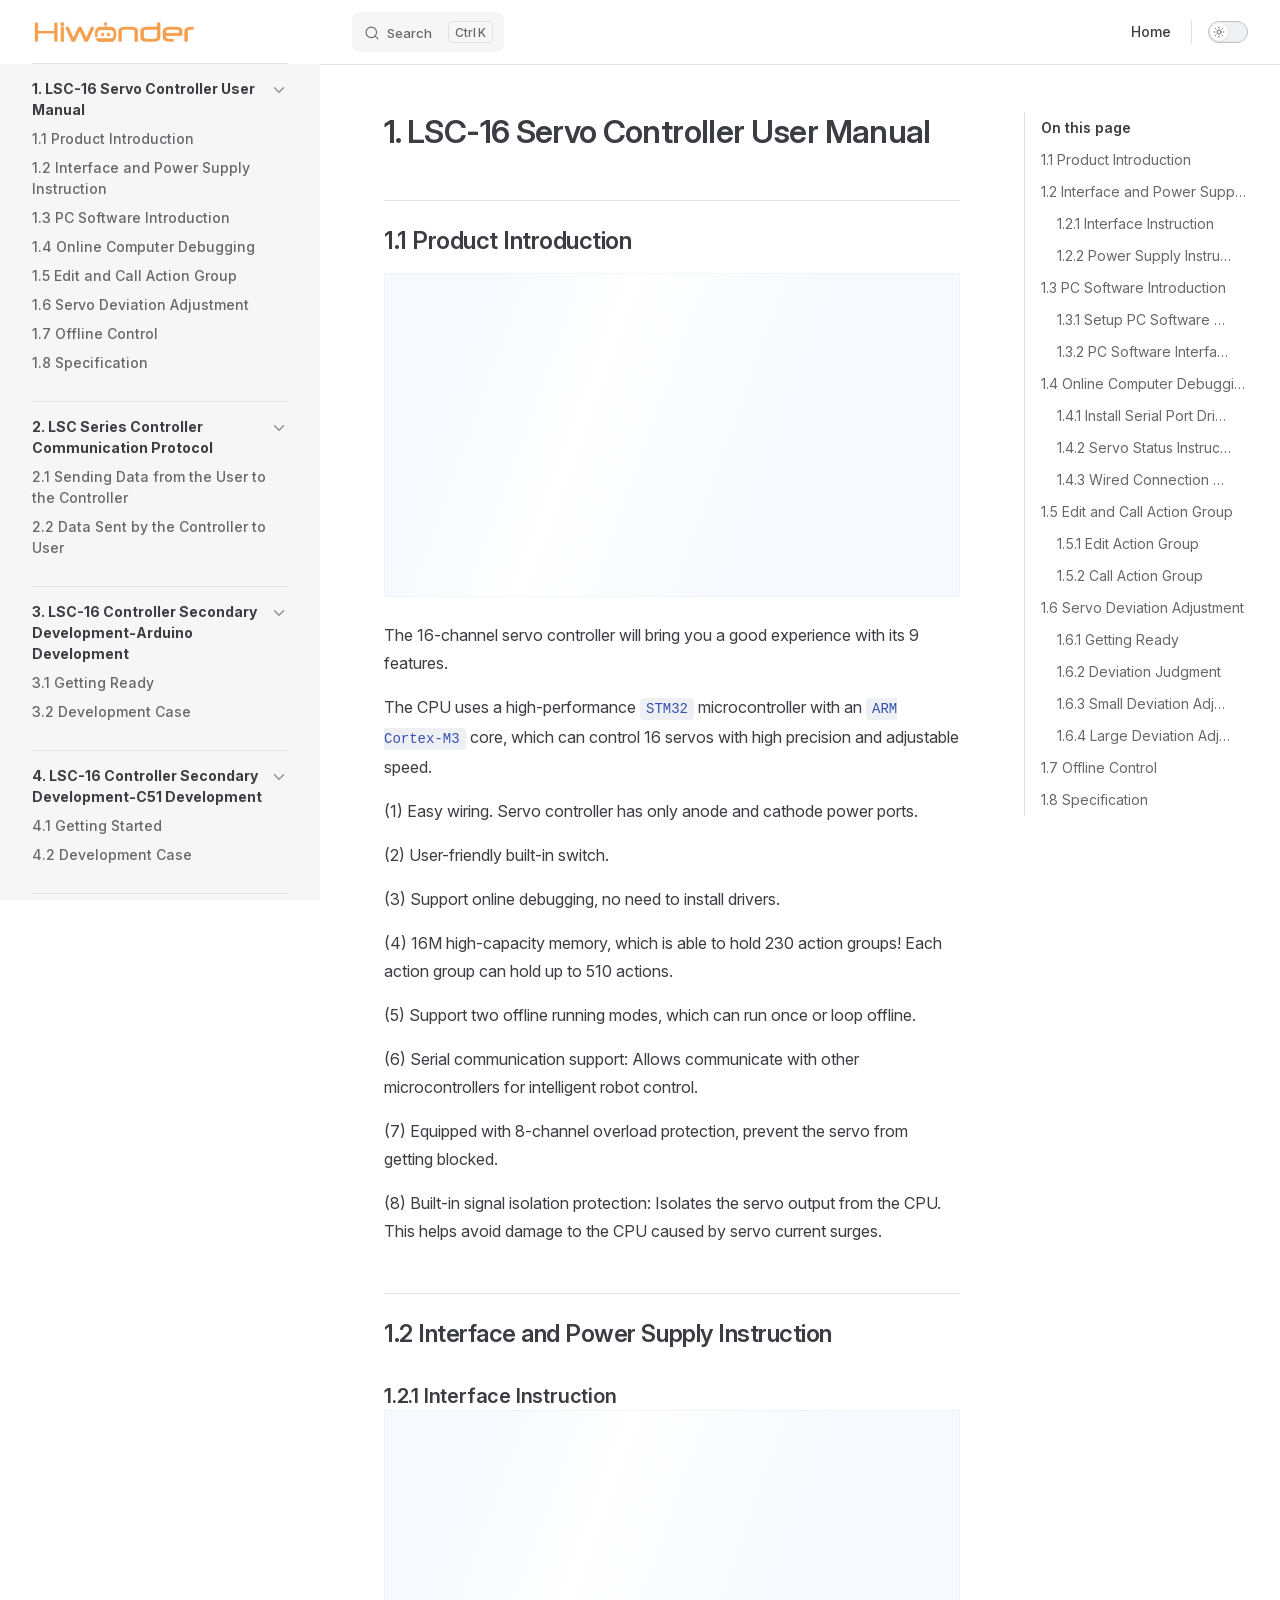
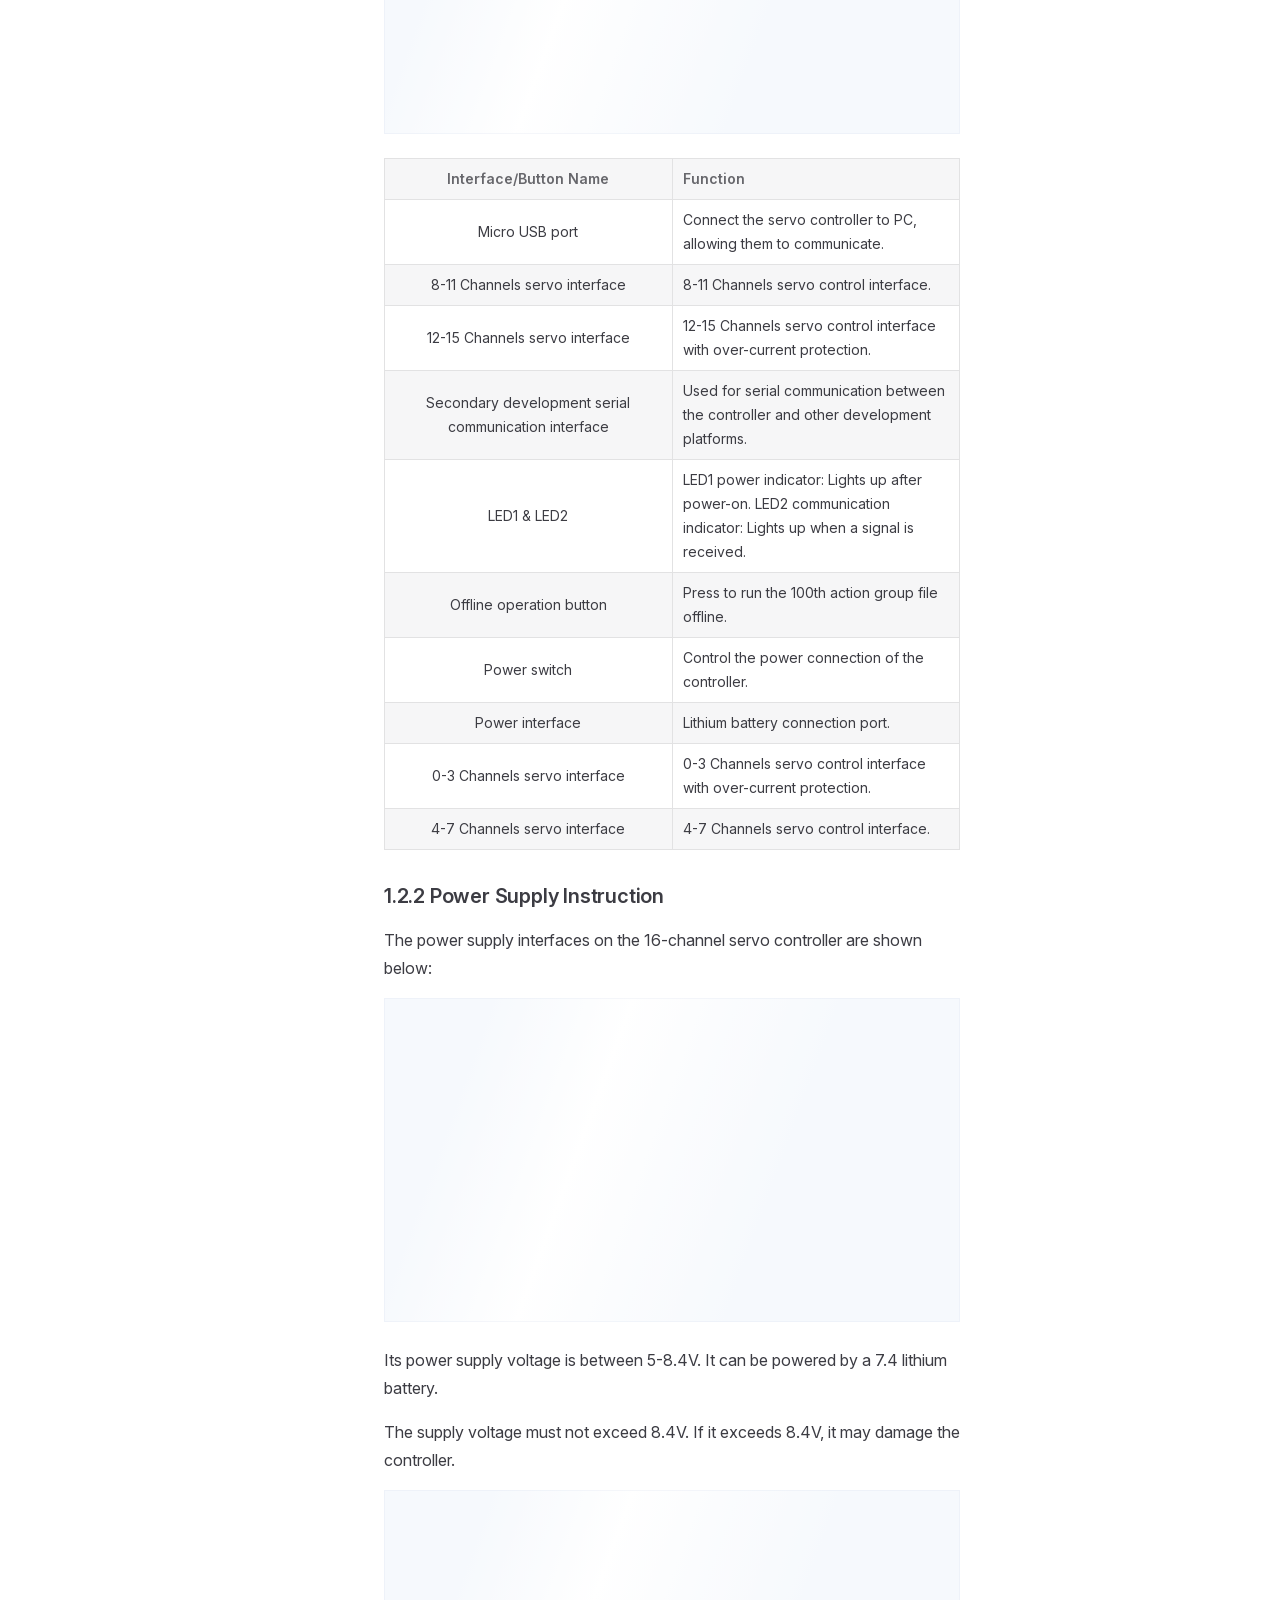
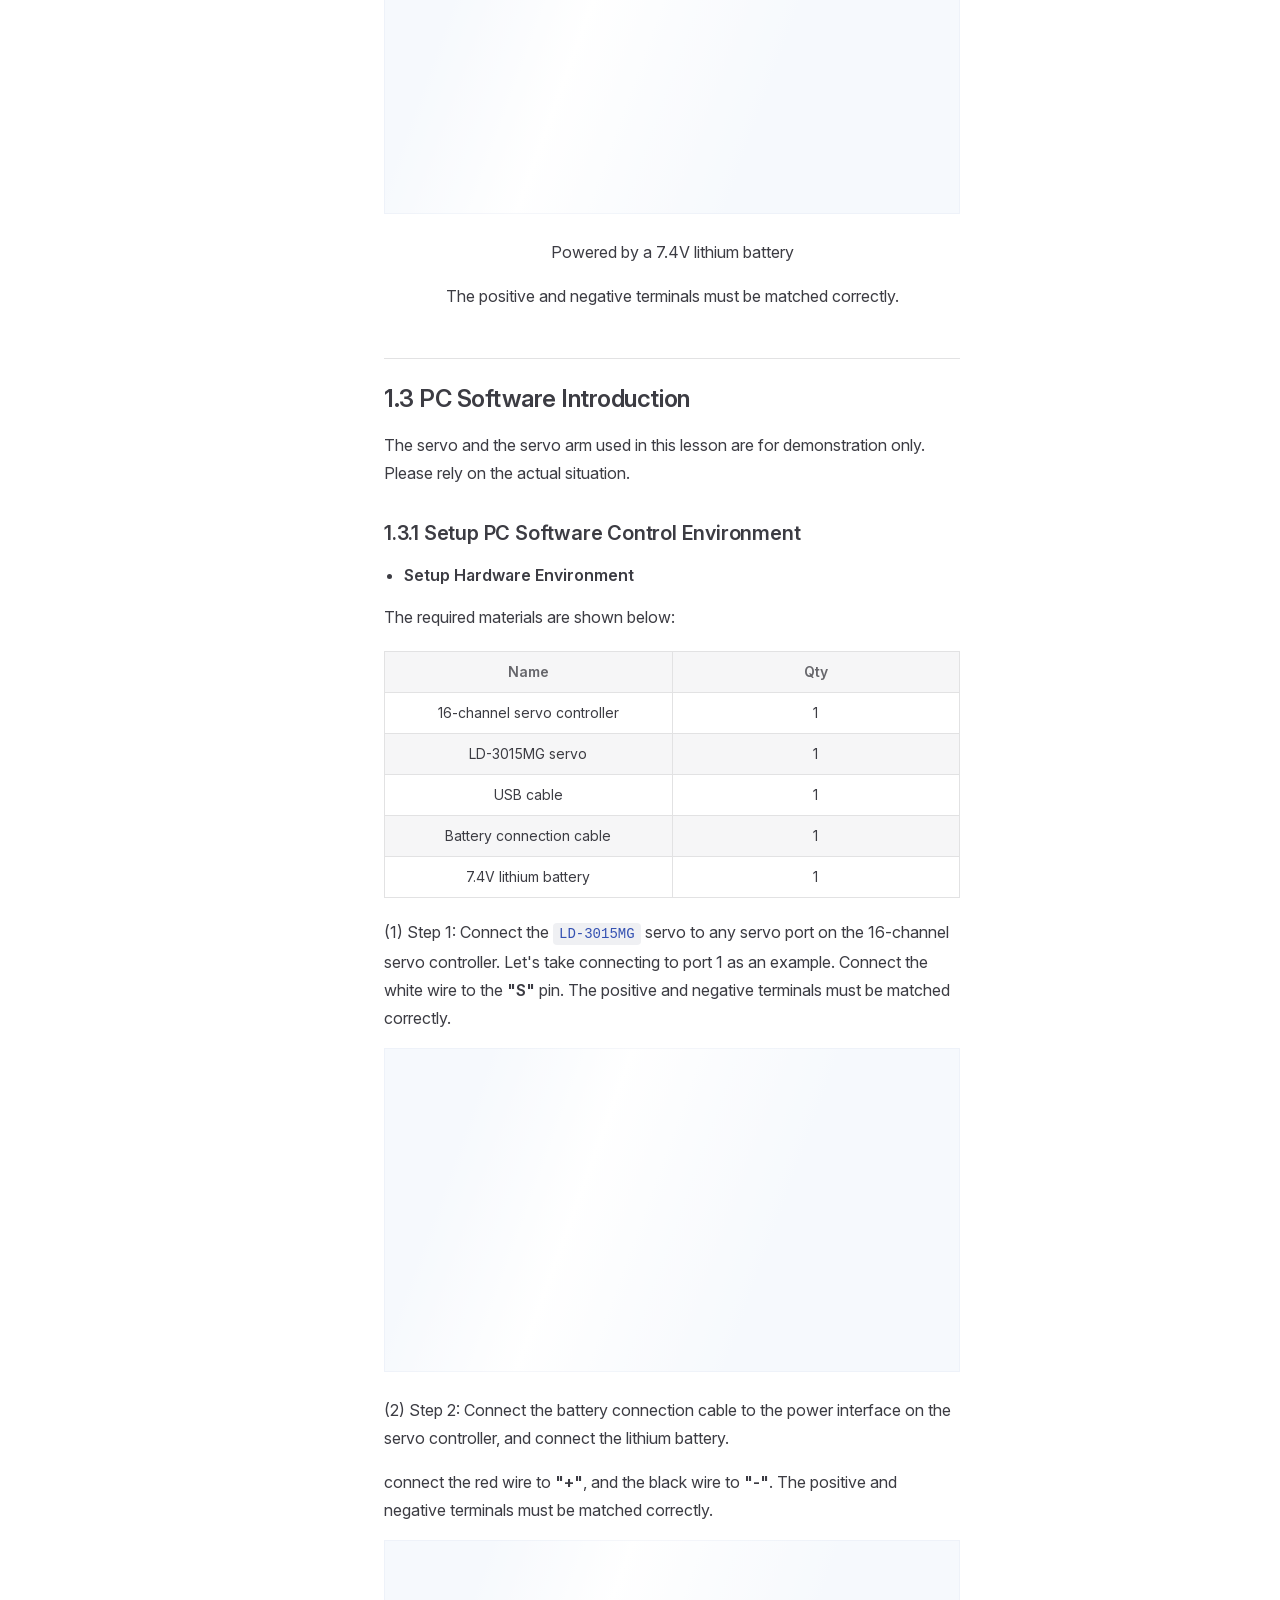
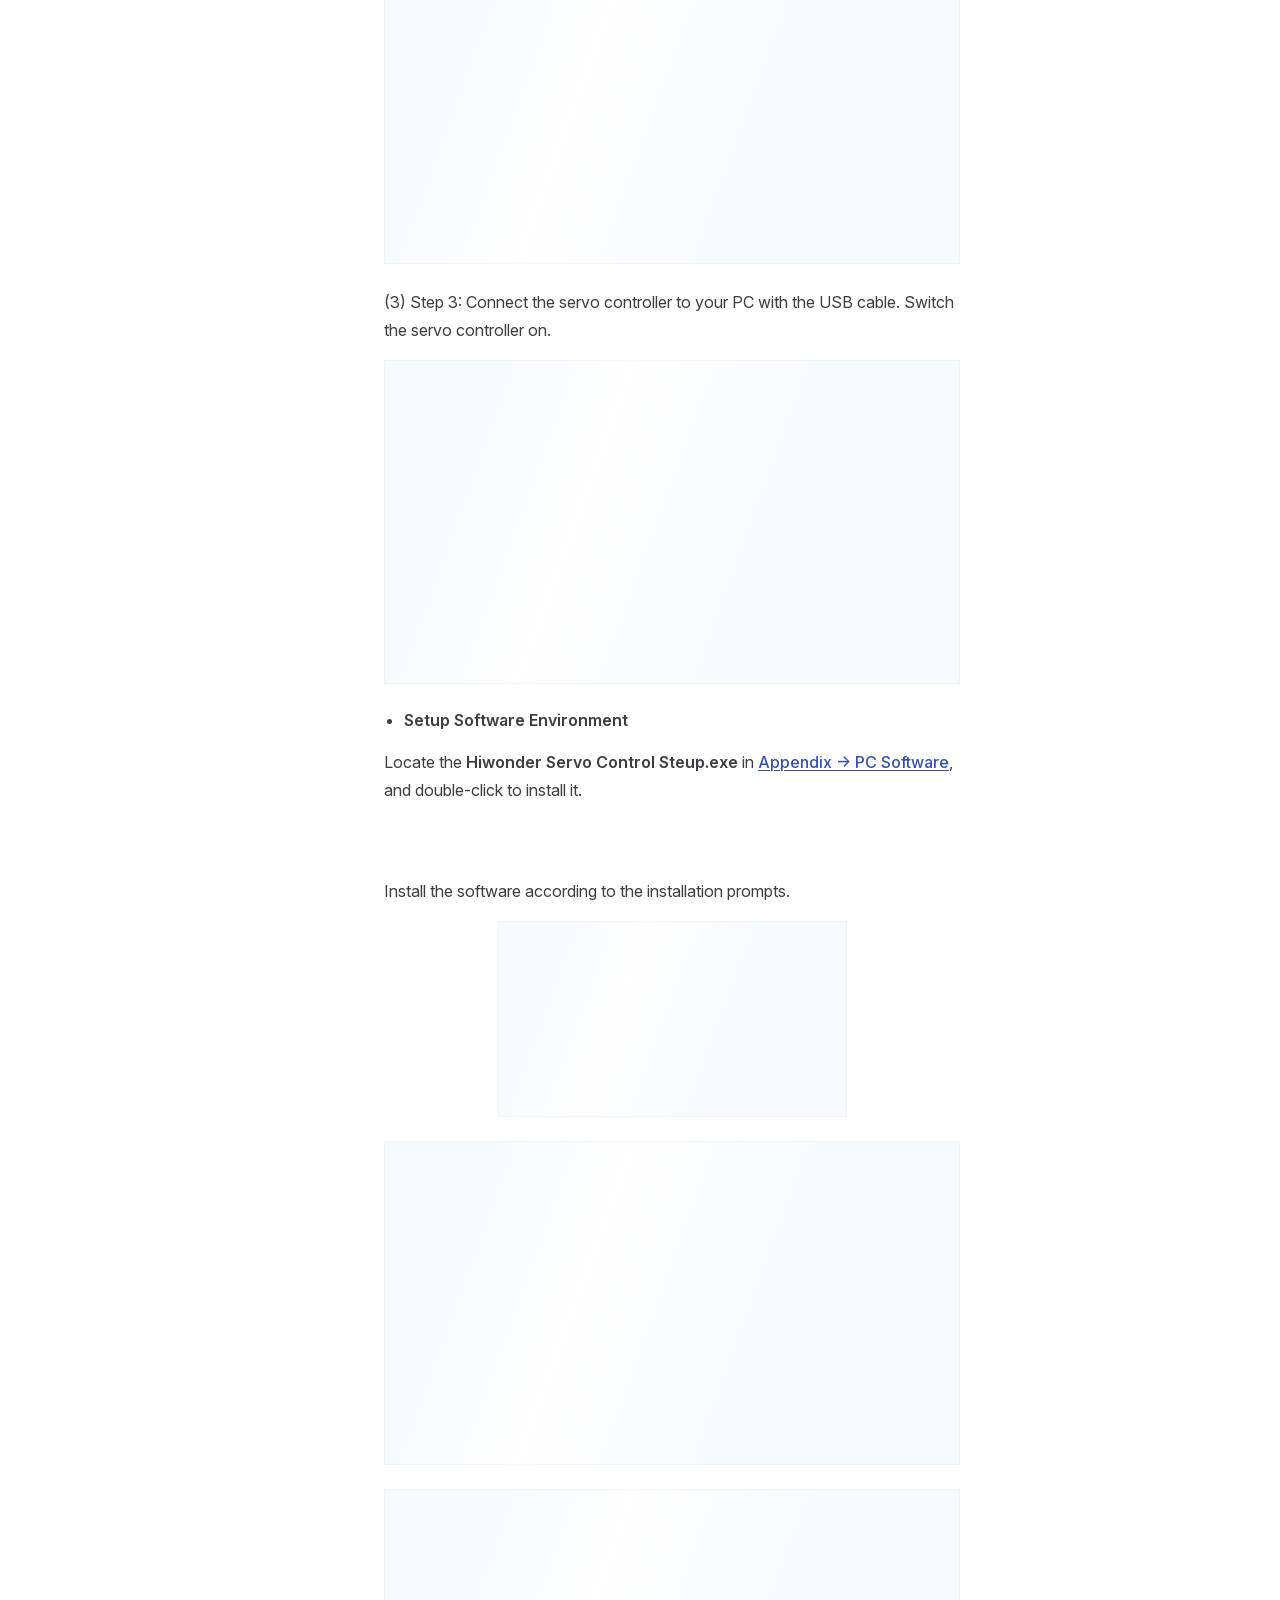
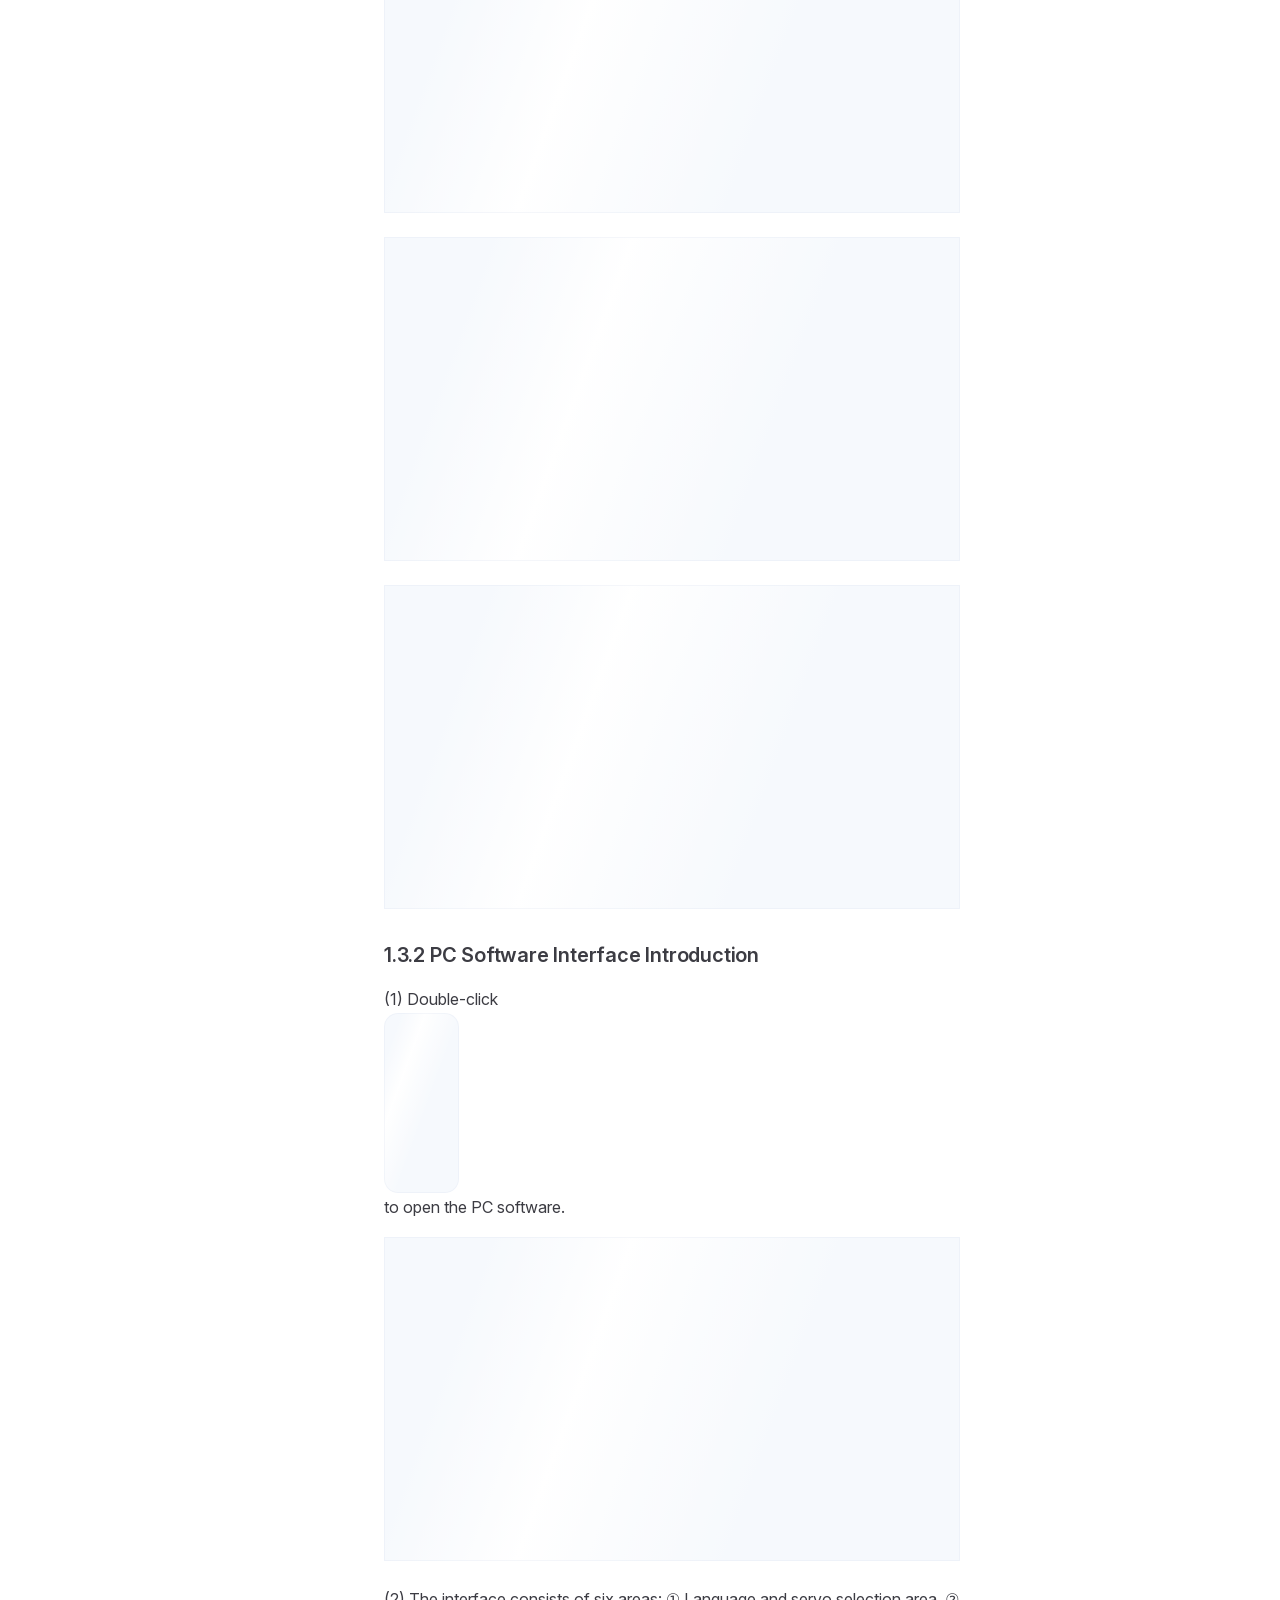
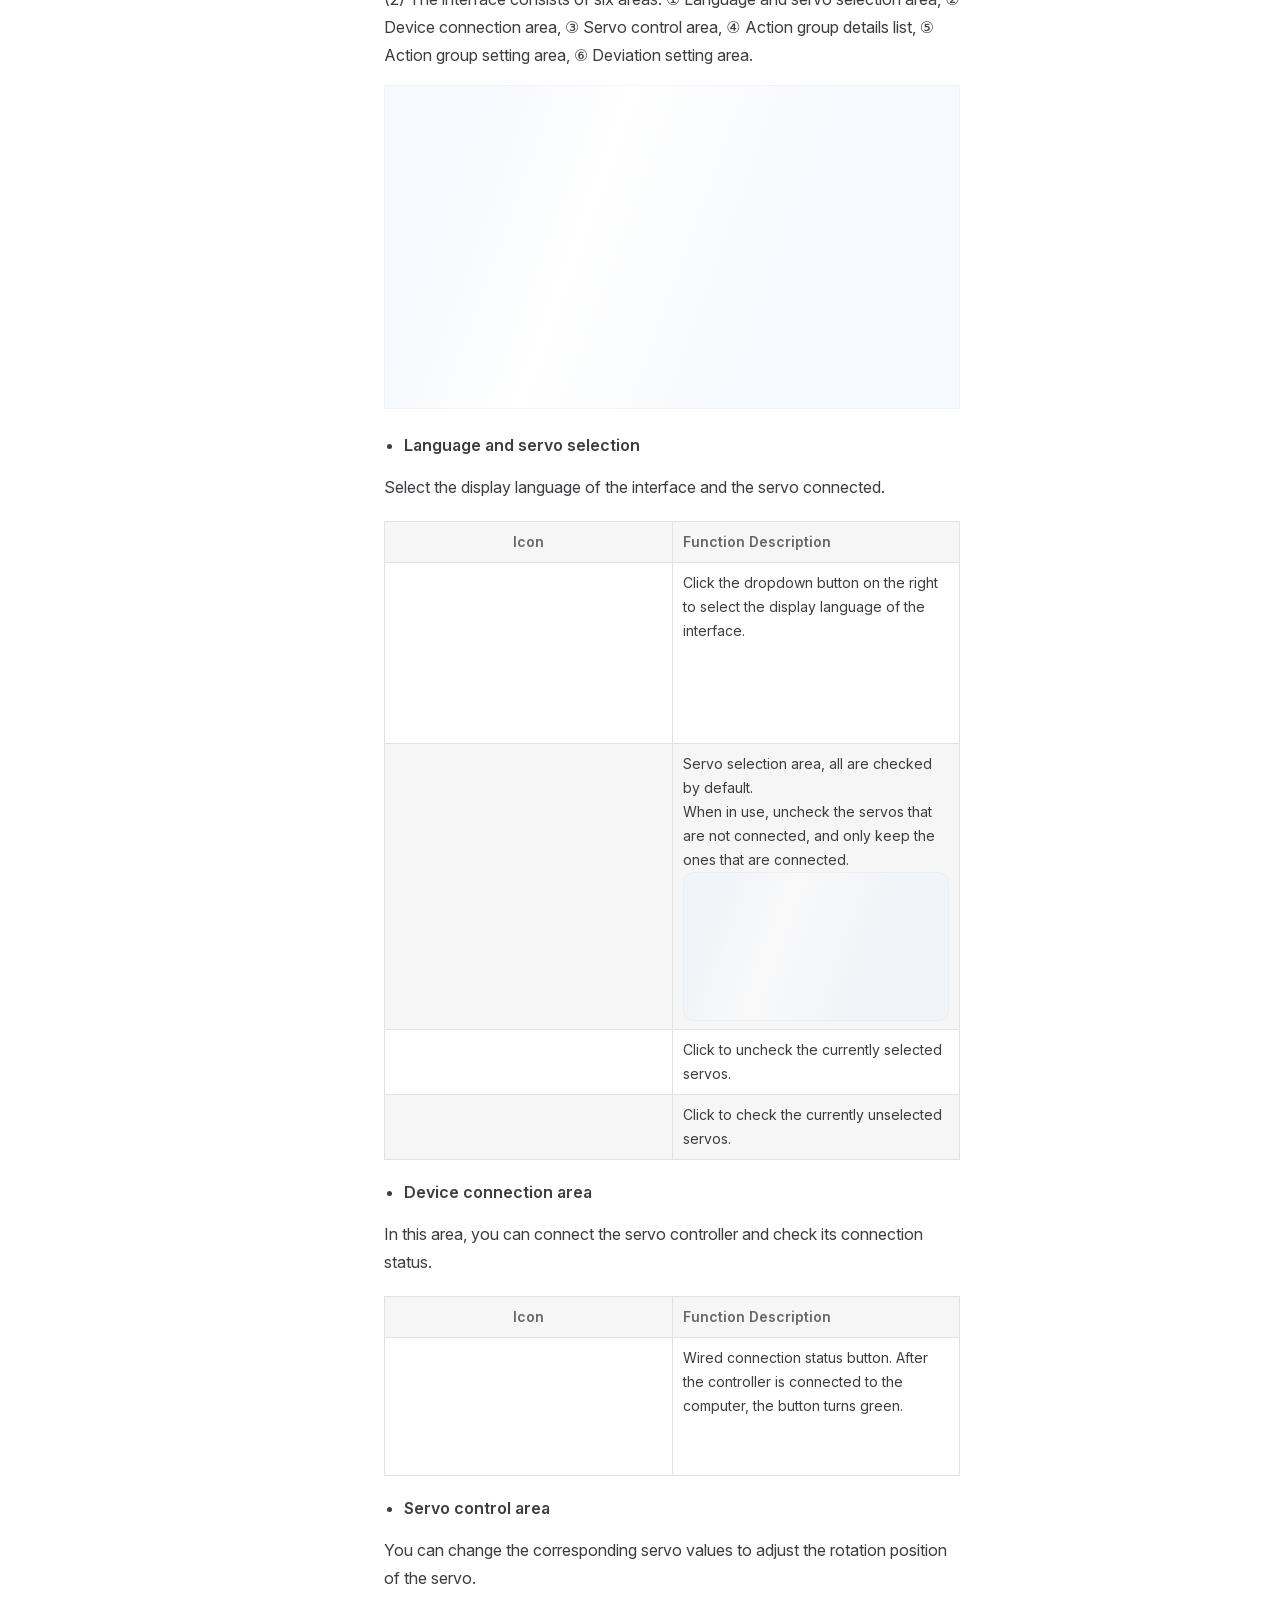
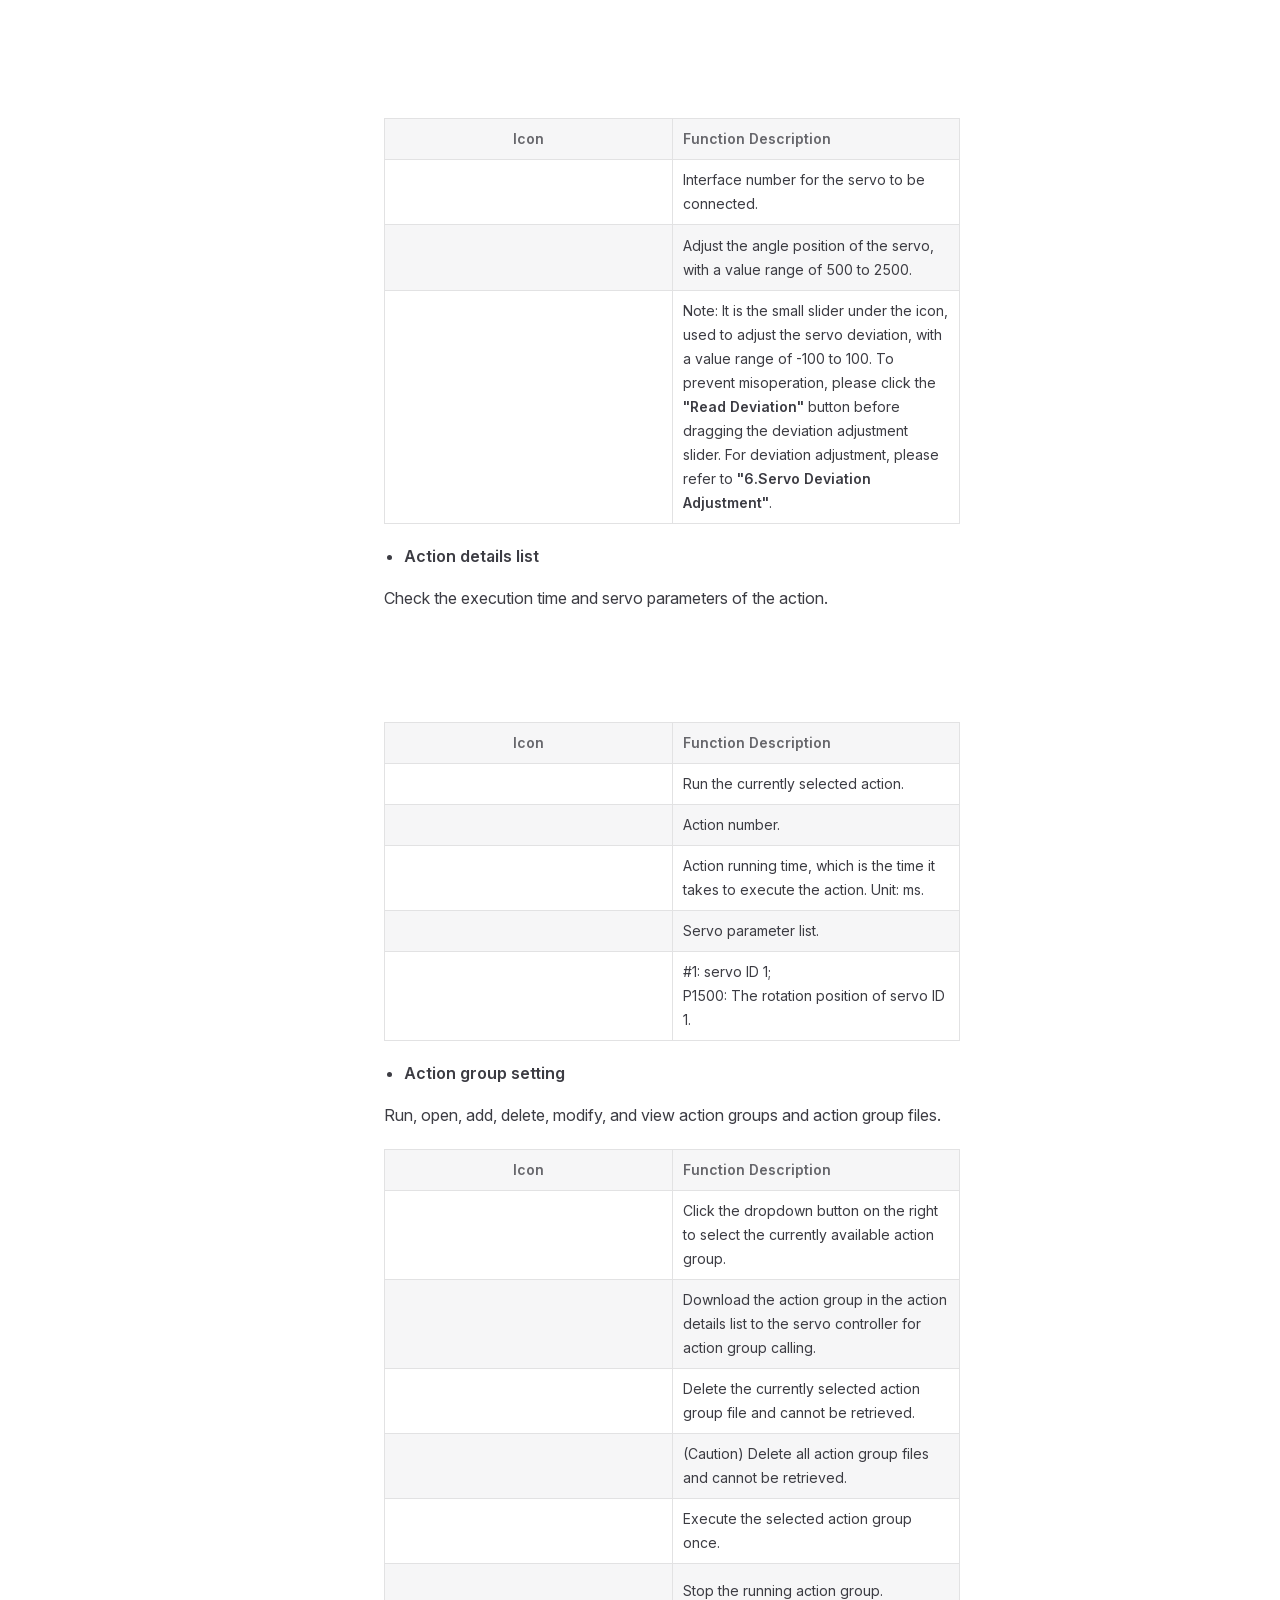
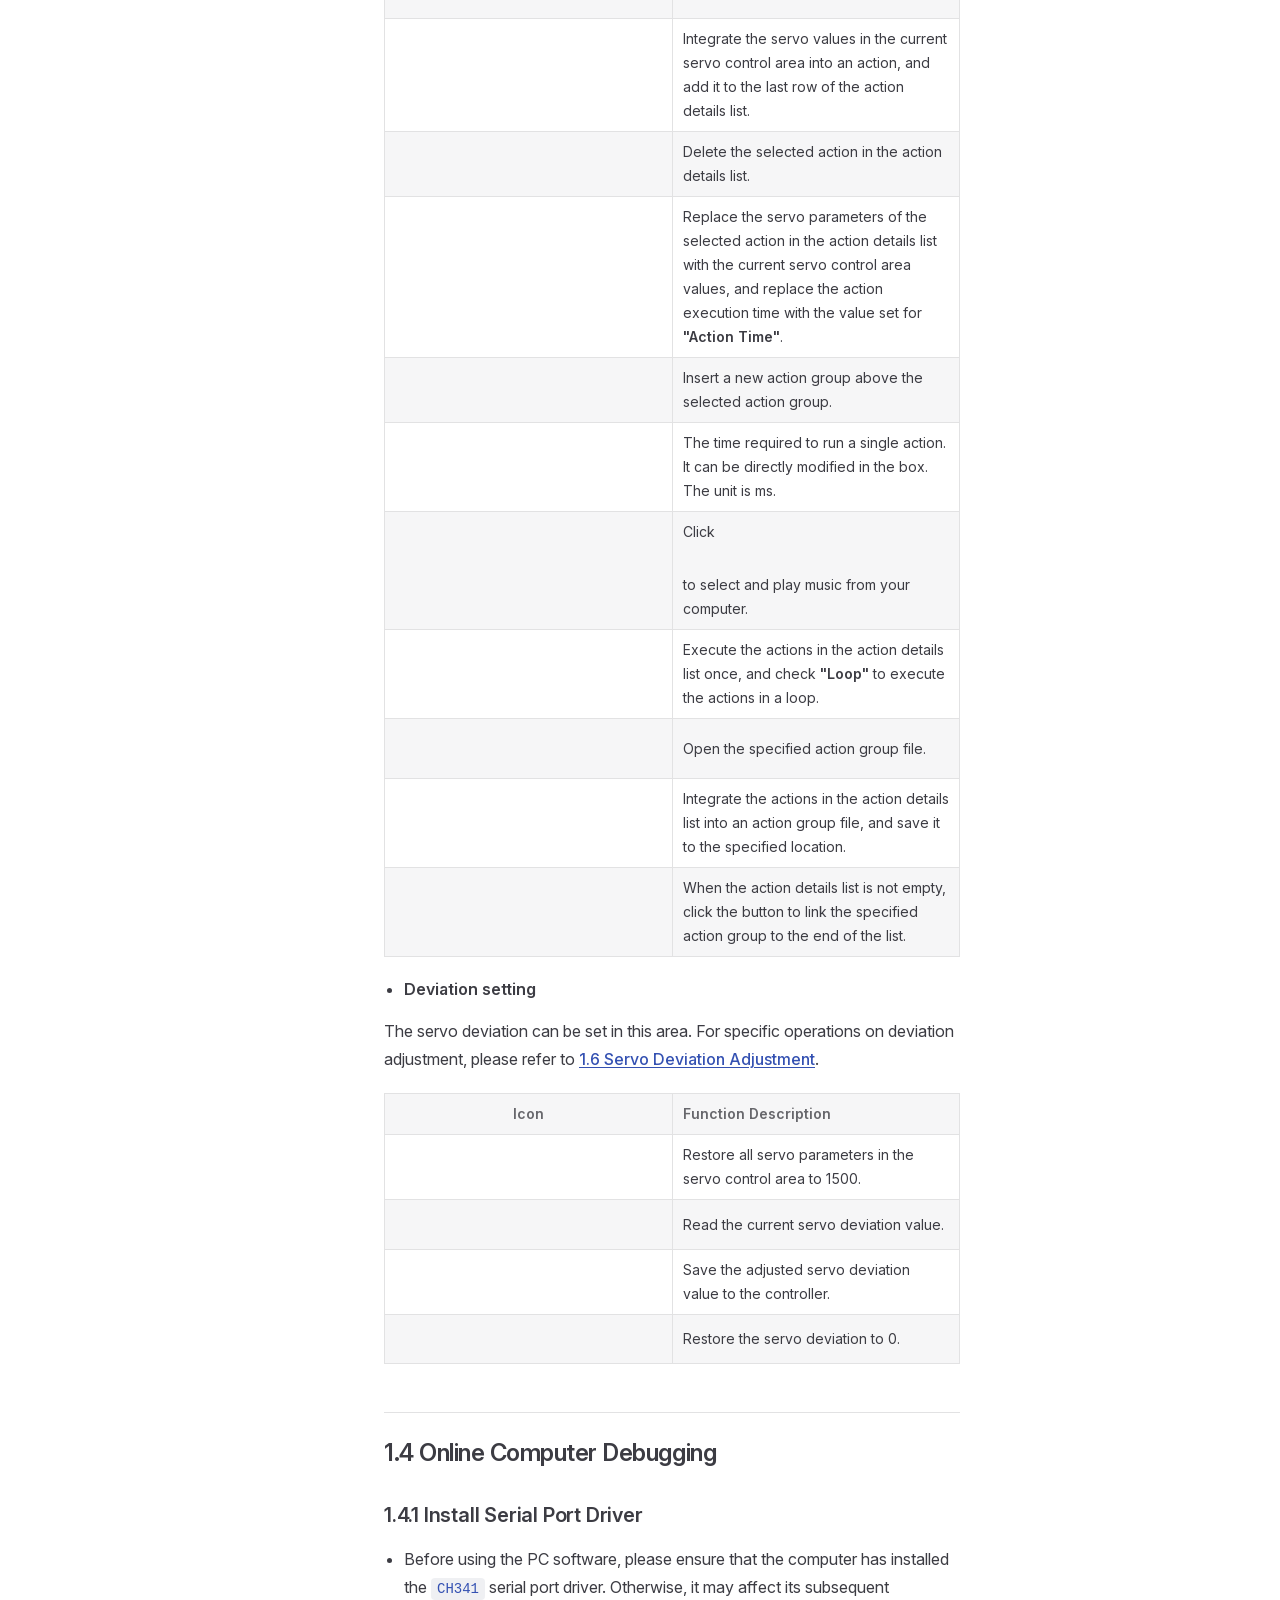
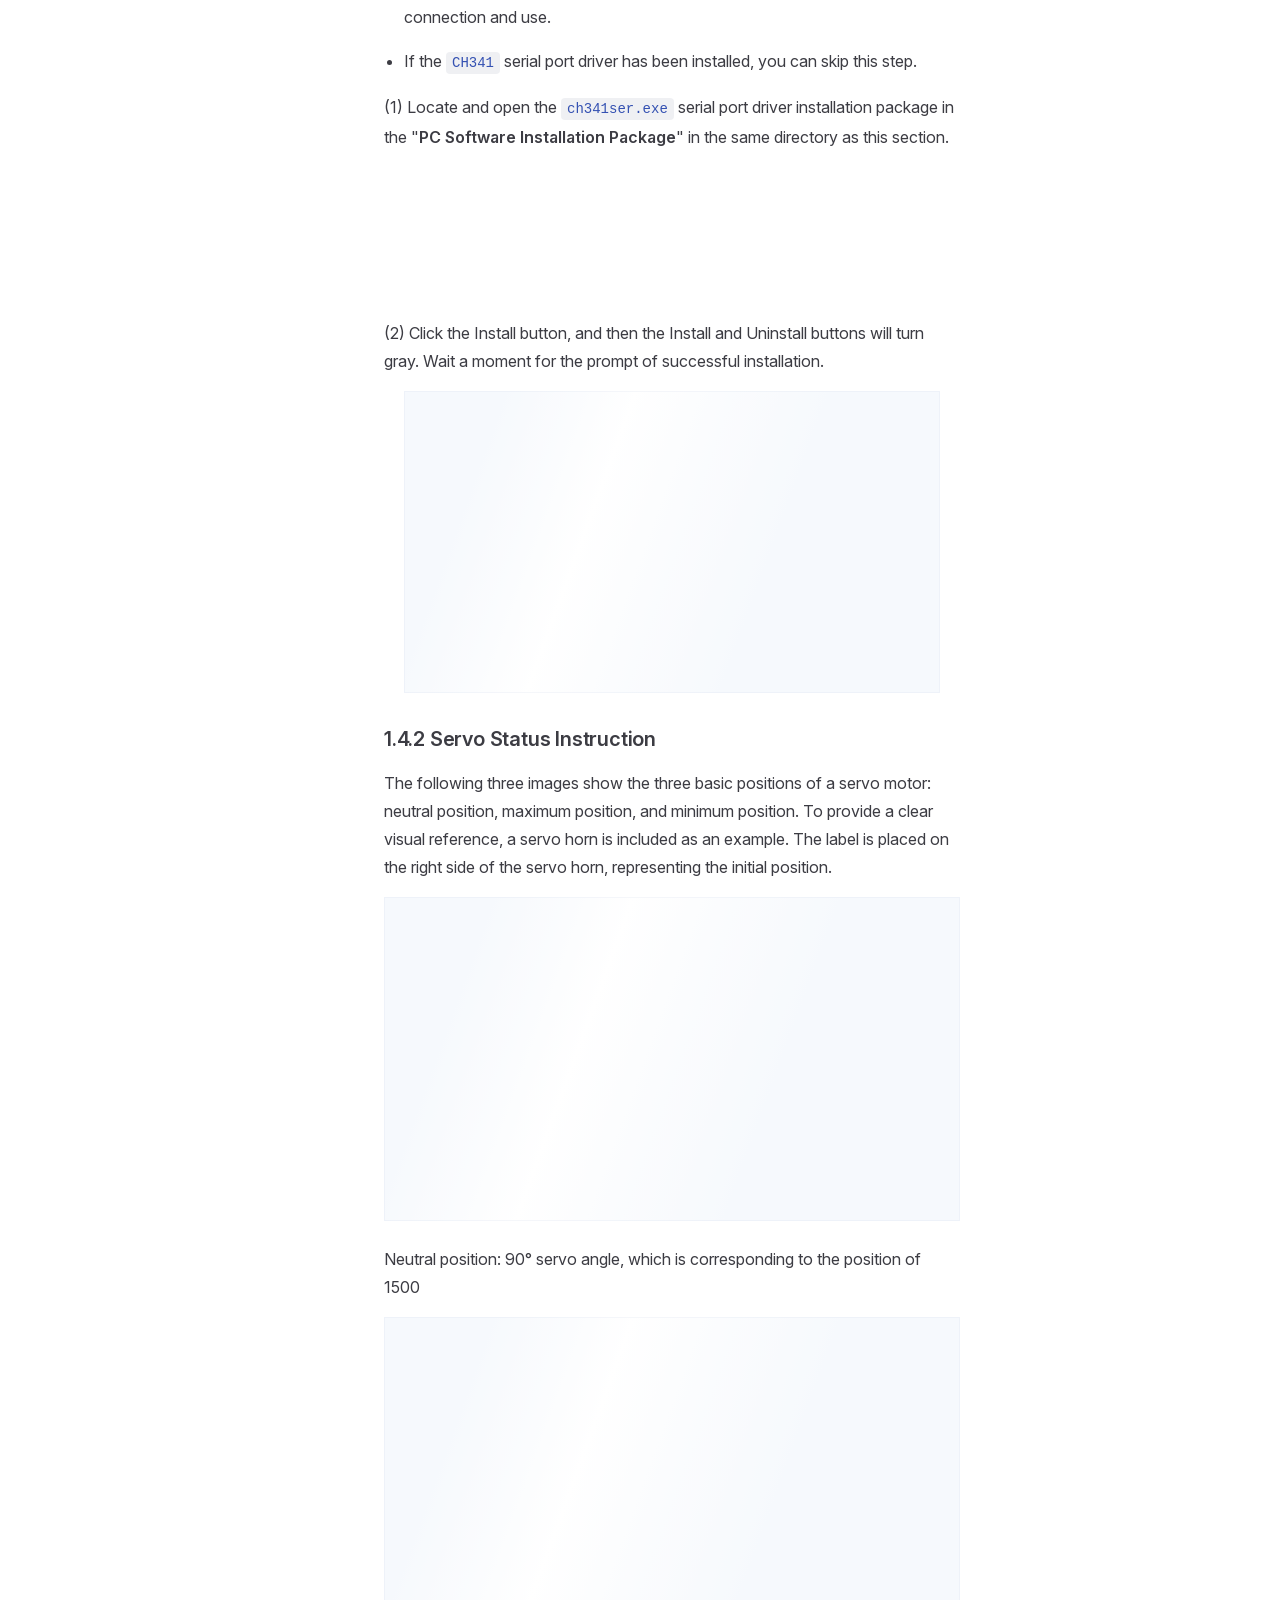
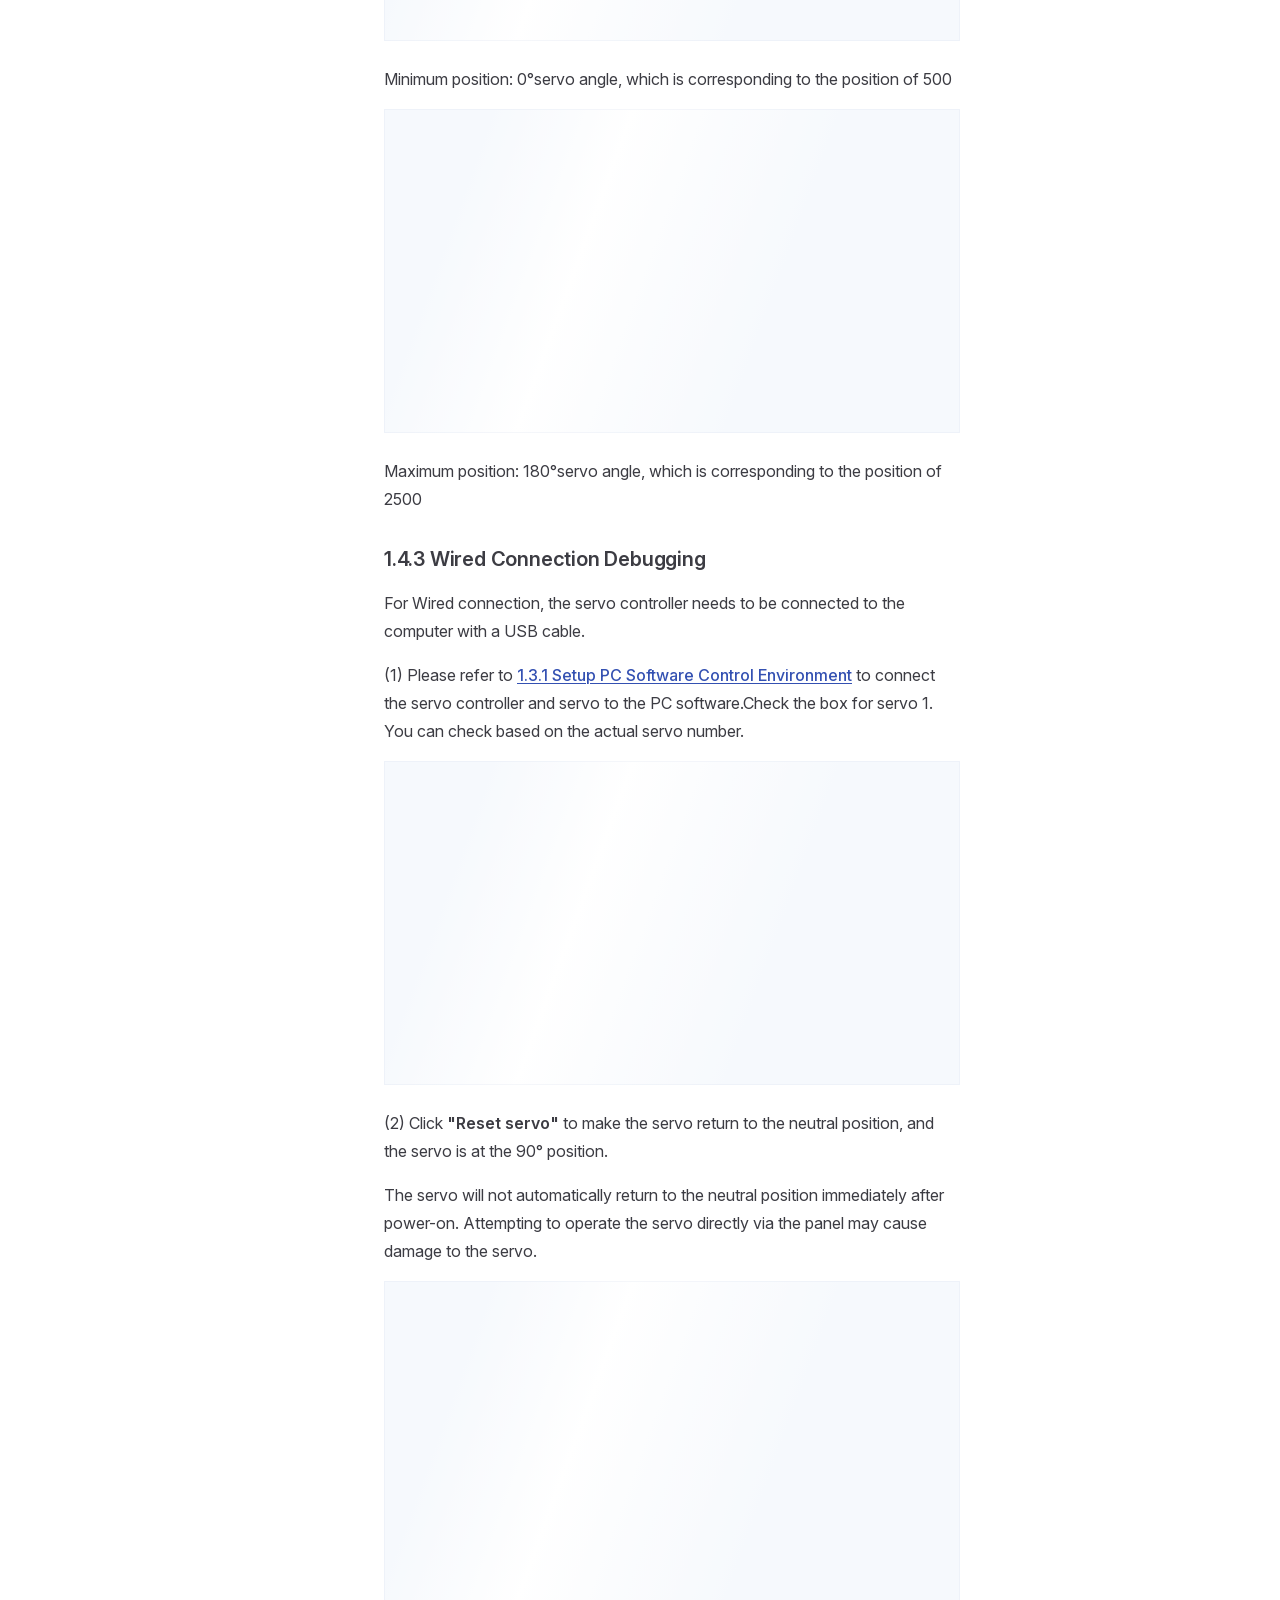
==== projects/16-Channel-Servo-Controller/en/latest/index.html @ 2fcb3df2 "内容修改" ====
<!DOCTYPE html>
<html lang="en-US" dir="ltr">
  <head>
    <meta charset="utf-8">
    <meta name="viewport" content="width=device-width,initial-scale=1">
    <title>16-Channel-Servo-Controller Documentation</title>
    <meta name="description" content="16-Channel-Servo-Controller robot documentation">
    <meta name="generator" content="VitePress v1.6.4">
    <link rel="preload stylesheet" href="/projects/16-Channel-Servo-Controller/en/latest/assets/style.Dv6ISvpn.css" as="style">
    <link rel="preload stylesheet" href="/projects/16-Channel-Servo-Controller/en/latest/vp-icons.css" as="style">
    
    <script type="module" src="/projects/16-Channel-Servo-Controller/en/latest/assets/app.BiX1Dhew.js"></script>
    <link rel="preload" href="/projects/16-Channel-Servo-Controller/en/latest/assets/inter-roman-latin.Di8DUHzh.woff2" as="font" type="font/woff2" crossorigin="">
    <link rel="modulepreload" href="/projects/16-Channel-Servo-Controller/en/latest/assets/chunks/theme.Bctfc_Da.js">
    <link rel="modulepreload" href="/projects/16-Channel-Servo-Controller/en/latest/assets/chunks/framework.DXeNGkhD.js">
    <link rel="modulepreload" href="/projects/16-Channel-Servo-Controller/en/latest/assets/index.md.Db_1Ueg2.lean.js">
    <link rel="icon" href="/projects/16-Channel-Servo-Controller/en/latest/favicon.ico">
    <script id="check-dark-mode">(()=>{const e=localStorage.getItem("vitepress-theme-appearance")||"auto",a=window.matchMedia("(prefers-color-scheme: dark)").matches;(!e||e==="auto"?a:e==="dark")&&document.documentElement.classList.add("dark")})();</script>
    <script id="check-mac-os">document.documentElement.classList.toggle("mac",/Mac|iPhone|iPod|iPad/i.test(navigator.platform));</script>
  </head>
  <body>
    <div id="app"><!--[--><div class="page-redirect" style="text-align:center;padding:100px 20px;"><p>Redirecting to content page...</p><p><a href="/projects/16-Channel-Servo-Controller/en/latest/docs/1_User_Manual_formatted.html" target="_self">If you are not redirected automatically, click here</a></p></div><!--[--><!----><!--]--><!----><!--]--></div>
    <script>window.__VP_HASH_MAP__=JSON.parse("{\"docs_1_user_manual_formatted.md\":\"C1o42Qqg\",\"docs_2_communication_protocol.md\":\"D1e0ggDQ\",\"docs_3_arduino_development.md\":\"C_wX6kDn\",\"docs_4_c51_development.md\":\"CVQ01nu6\",\"docs_5_stm32_development.md\":\"CyA9_jMv\",\"docs_6_raspberry_pi_development.md\":\"CxsygQJP\",\"docs_appendix.md\":\"DvGP9Tf9\",\"docs_index.md\":\"D8dsH6nH\",\"index.md\":\"Db_1Ueg2\"}");window.__VP_SITE_DATA__=JSON.parse("{\"lang\":\"en-US\",\"dir\":\"ltr\",\"title\":\"16-Channel-Servo-Controller Documentation\",\"description\":\"16-Channel-Servo-Controller robot documentation\",\"base\":\"/projects/16-Channel-Servo-Controller/en/latest/\",\"head\":[],\"router\":{\"prefetchLinks\":true},\"appearance\":true,\"themeConfig\":{\"siteTitle\":false,\"logo\":\"/e-logo.png\",\"outline\":[2,3],\"search\":{\"provider\":\"local\",\"options\":{\"translations\":{\"button\":{\"buttonText\":\"Search\",\"buttonAriaLabel\":\"Search\"},\"modal\":{\"searchBox\":{\"resetButtonTitle\":\"Clear search query\",\"resetButtonAriaLabel\":\"Clear search query\",\"cancelButtonText\":\"Cancel\",\"cancelButtonAriaLabel\":\"Cancel\"},\"startScreen\":{\"recentSearchTitle\":\"Recent Searches\",\"noRecentSearchText\":\"No recent searches\",\"suggestedQueryTitle\":\"Suggested Queries\"},\"noResultsScreen\":{\"noResultsText\":\"No results found for\",\"suggestedQueryText\":\"You can try searching for\",\"reportMissingResultsText\":\"Have any queries?\",\"reportMissingResultsLinkText\":\"Report here\"},\"footer\":{\"selectText\":\"to select\",\"navigateText\":\"to navigate\",\"closeText\":\"to close\"}}}}},\"nav\":[{\"text\":\"Home\",\"link\":\"https://www.hiwonder.net/\",\"target\":\"_self\"}],\"sidebar\":[{\"text\":\"1. LSC-16 Servo Controller User Manual\",\"link\":\"/docs/1_User_Manual_formatted.html\",\"collapsed\":false,\"items\":[{\"text\":\"1.1 Product Introduction\",\"link\":\"/docs/1_User_Manual_formatted.html#_1-1-product-introduction\"},{\"text\":\"1.2 Interface and Power Supply Instruction\",\"link\":\"/docs/1_User_Manual_formatted.html#_1-2-interface-and-power-supply-instruction\"},{\"text\":\"1.3 PC Software Introduction\",\"link\":\"/docs/1_User_Manual_formatted.html#_1-3-pc-software-introduction\"},{\"text\":\"1.4 Online Computer Debugging\",\"link\":\"/docs/1_User_Manual_formatted.html#_1-4-online-computer-debugging\"},{\"text\":\"1.5 Edit and Call Action Group\",\"link\":\"/docs/1_User_Manual_formatted.html#_1-5-edit-and-call-action-group\"},{\"text\":\"1.6 Servo Deviation Adjustment\",\"link\":\"/docs/1_User_Manual_formatted.html#_1-6-servo-deviation-adjustment\"},{\"text\":\"1.7 Offline Control\",\"link\":\"/docs/1_User_Manual_formatted.html#_1-7-offline-control\"},{\"text\":\"1.8 Specification\",\"link\":\"/docs/1_User_Manual_formatted.html#_1-8-specification\"}]},{\"text\":\"2. LSC Series Controller Communication Protocol\",\"link\":\"/docs/2_Communication_Protocol.html\",\"collapsed\":false,\"items\":[{\"text\":\"2.1 Sending Data from the User to the Controller\",\"link\":\"/docs/2_Communication_Protocol.html#_2-1-sending-data-from-the-user-to-the-controller\"},{\"text\":\"2.2 Data Sent by the Controller to User\",\"link\":\"/docs/2_Communication_Protocol.html#_2-2-data-sent-by-the-controller-to-user\"}]},{\"text\":\"3. LSC-16 Controller Secondary Development-Arduino Development\",\"link\":\"/docs/3_Arduino_Development.html\",\"collapsed\":false,\"items\":[{\"text\":\"3.1 Getting Ready\",\"link\":\"/docs/3_Arduino_Development.html#_3-1-getting-ready\"},{\"text\":\"3.2 Development Case\",\"link\":\"/docs/3_Arduino_Development.html#_3-2-development-case\"}]},{\"text\":\"4. LSC-16 Controller Secondary Development-C51 Development\",\"link\":\"/docs/4_C51_Development.html\",\"collapsed\":false,\"items\":[{\"text\":\"4.1 Getting Started\",\"link\":\"/docs/4_C51_Development.html#_4-1-getting-started\"},{\"text\":\"4.2 Development Case\",\"link\":\"/docs/4_C51_Development.html#_4-2-development-case\"}]},{\"text\":\"5. LSC-16 Controller Secondary Development-STM32 Development\",\"link\":\"/docs/5_STM32_Development.html\",\"collapsed\":false,\"items\":[{\"text\":\"5.1 Getting Ready\",\"link\":\"/docs/5_STM32_Development.html#_5-1-getting-ready\"},{\"text\":\"5.2 Development Case\",\"link\":\"/docs/5_STM32_Development.html#_5-2-development-case\"}]},{\"text\":\"6. LSC-16 Controller Secondary Development-Raspberry Pi Development\",\"link\":\"/docs/6_Raspberry_Pi_Development.html\",\"collapsed\":false,\"items\":[{\"text\":\"6.1 Getting Started\",\"link\":\"/docs/6_Raspberry_Pi_Development.html#_6-1-getting-started\"},{\"text\":\"6.2 Development Case\",\"link\":\"/docs/6_Raspberry_Pi_Development.html#_6-2-development-case\"}]},{\"text\":\"Appendix\",\"link\":\"/docs/Appendix.html\",\"collapsed\":false,\"items\":[]}]},\"locales\":{},\"scrollOffset\":134,\"cleanUrls\":false}");</script>
    
  </body>
</html>
---- projects/16-Channel-Servo-Controller/en/latest/assets/style.Dv6ISvpn.css ----
@font-face{font-family:Inter;font-style:normal;font-weight:100 900;font-display:swap;src:url(/projects/16-Channel-Servo-Controller/en/latest/assets/inter-roman-cyrillic-ext.BBPuwvHQ.woff2) format("woff2");unicode-range:U+0460-052F,U+1C80-1C88,U+20B4,U+2DE0-2DFF,U+A640-A69F,U+FE2E-FE2F}@font-face{font-family:Inter;font-style:normal;font-weight:100 900;font-display:swap;src:url(/projects/16-Channel-Servo-Controller/en/latest/assets/inter-roman-cyrillic.C5lxZ8CY.woff2) format("woff2");unicode-range:U+0301,U+0400-045F,U+0490-0491,U+04B0-04B1,U+2116}@font-face{font-family:Inter;font-style:normal;font-weight:100 900;font-display:swap;src:url(/projects/16-Channel-Servo-Controller/en/latest/assets/inter-roman-greek-ext.CqjqNYQ-.woff2) format("woff2");unicode-range:U+1F00-1FFF}@font-face{font-family:Inter;font-style:normal;font-weight:100 900;font-display:swap;src:url(/projects/16-Channel-Servo-Controller/en/latest/assets/inter-roman-greek.BBVDIX6e.woff2) format("woff2");unicode-range:U+0370-0377,U+037A-037F,U+0384-038A,U+038C,U+038E-03A1,U+03A3-03FF}@font-face{font-family:Inter;font-style:normal;font-weight:100 900;font-display:swap;src:url(/projects/16-Channel-Servo-Controller/en/latest/assets/inter-roman-vietnamese.BjW4sHH5.woff2) format("woff2");unicode-range:U+0102-0103,U+0110-0111,U+0128-0129,U+0168-0169,U+01A0-01A1,U+01AF-01B0,U+0300-0301,U+0303-0304,U+0308-0309,U+0323,U+0329,U+1EA0-1EF9,U+20AB}@font-face{font-family:Inter;font-style:normal;font-weight:100 900;font-display:swap;src:url(/projects/16-Channel-Servo-Controller/en/latest/assets/inter-roman-latin-ext.4ZJIpNVo.woff2) format("woff2");unicode-range:U+0100-02AF,U+0304,U+0308,U+0329,U+1E00-1E9F,U+1EF2-1EFF,U+2020,U+20A0-20AB,U+20AD-20C0,U+2113,U+2C60-2C7F,U+A720-A7FF}@font-face{font-family:Inter;font-style:normal;font-weight:100 900;font-display:swap;src:url(/projects/16-Channel-Servo-Controller/en/latest/assets/inter-roman-latin.Di8DUHzh.woff2) format("woff2");unicode-range:U+0000-00FF,U+0131,U+0152-0153,U+02BB-02BC,U+02C6,U+02DA,U+02DC,U+0304,U+0308,U+0329,U+2000-206F,U+2074,U+20AC,U+2122,U+2191,U+2193,U+2212,U+2215,U+FEFF,U+FFFD}@font-face{font-family:Inter;font-style:italic;font-weight:100 900;font-display:swap;src:url(/projects/16-Channel-Servo-Controller/en/latest/assets/inter-italic-cyrillic-ext.r48I6akx.woff2) format("woff2");unicode-range:U+0460-052F,U+1C80-1C88,U+20B4,U+2DE0-2DFF,U+A640-A69F,U+FE2E-FE2F}@font-face{font-family:Inter;font-style:italic;font-weight:100 900;font-display:swap;src:url(/projects/16-Channel-Servo-Controller/en/latest/assets/inter-italic-cyrillic.By2_1cv3.woff2) format("woff2");unicode-range:U+0301,U+0400-045F,U+0490-0491,U+04B0-04B1,U+2116}@font-face{font-family:Inter;font-style:italic;font-weight:100 900;font-display:swap;src:url(/projects/16-Channel-Servo-Controller/en/latest/assets/inter-italic-greek-ext.1u6EdAuj.woff2) format("woff2");unicode-range:U+1F00-1FFF}@font-face{font-family:Inter;font-style:italic;font-weight:100 900;font-display:swap;src:url(/projects/16-Channel-Servo-Controller/en/latest/assets/inter-italic-greek.DJ8dCoTZ.woff2) format("woff2");unicode-range:U+0370-0377,U+037A-037F,U+0384-038A,U+038C,U+038E-03A1,U+03A3-03FF}@font-face{font-family:Inter;font-style:italic;font-weight:100 900;font-display:swap;src:url(/projects/16-Channel-Servo-Controller/en/latest/assets/inter-italic-vietnamese.BSbpV94h.woff2) format("woff2");unicode-range:U+0102-0103,U+0110-0111,U+0128-0129,U+0168-0169,U+01A0-01A1,U+01AF-01B0,U+0300-0301,U+0303-0304,U+0308-0309,U+0323,U+0329,U+1EA0-1EF9,U+20AB}@font-face{font-family:Inter;font-style:italic;font-weight:100 900;font-display:swap;src:url(/projects/16-Channel-Servo-Controller/en/latest/assets/inter-italic-latin-ext.CN1xVJS-.woff2) format("woff2");unicode-range:U+0100-02AF,U+0304,U+0308,U+0329,U+1E00-1E9F,U+1EF2-1EFF,U+2020,U+20A0-20AB,U+20AD-20C0,U+2113,U+2C60-2C7F,U+A720-A7FF}@font-face{font-family:Inter;font-style:italic;font-weight:100 900;font-display:swap;src:url(/projects/16-Channel-Servo-Controller/en/latest/assets/inter-italic-latin.C2AdPX0b.woff2) format("woff2");unicode-range:U+0000-00FF,U+0131,U+0152-0153,U+02BB-02BC,U+02C6,U+02DA,U+02DC,U+0304,U+0308,U+0329,U+2000-206F,U+2074,U+20AC,U+2122,U+2191,U+2193,U+2212,U+2215,U+FEFF,U+FFFD}@font-face{font-family:Punctuation SC;font-weight:400;src:local("PingFang SC Regular"),local("Noto Sans CJK SC"),local("Microsoft YaHei");unicode-range:U+201C,U+201D,U+2018,U+2019,U+2E3A,U+2014,U+2013,U+2026,U+00B7,U+007E,U+002F}@font-face{font-family:Punctuation SC;font-weight:500;src:local("PingFang SC Medium"),local("Noto Sans CJK SC"),local("Microsoft YaHei");unicode-range:U+201C,U+201D,U+2018,U+2019,U+2E3A,U+2014,U+2013,U+2026,U+00B7,U+007E,U+002F}@font-face{font-family:Punctuation SC;font-weight:600;src:local("PingFang SC Semibold"),local("Noto Sans CJK SC Bold"),local("Microsoft YaHei Bold");unicode-range:U+201C,U+201D,U+2018,U+2019,U+2E3A,U+2014,U+2013,U+2026,U+00B7,U+007E,U+002F}@font-face{font-family:Punctuation SC;font-weight:700;src:local("PingFang SC Semibold"),local("Noto Sans CJK SC Bold"),local("Microsoft YaHei Bold");unicode-range:U+201C,U+201D,U+2018,U+2019,U+2E3A,U+2014,U+2013,U+2026,U+00B7,U+007E,U+002F}:root{--vp-c-white: #ffffff;--vp-c-black: #000000;--vp-c-neutral: var(--vp-c-black);--vp-c-neutral-inverse: var(--vp-c-white)}.dark{--vp-c-neutral: var(--vp-c-white);--vp-c-neutral-inverse: var(--vp-c-black)}:root{--vp-c-gray-1: #dddde3;--vp-c-gray-2: #e4e4e9;--vp-c-gray-3: #ebebef;--vp-c-gray-soft: rgba(142, 150, 170, .14);--vp-c-indigo-1: #3451b2;--vp-c-indigo-2: #3a5ccc;--vp-c-indigo-3: #5672cd;--vp-c-indigo-soft: rgba(100, 108, 255, .14);--vp-c-purple-1: #6f42c1;--vp-c-purple-2: #7e4cc9;--vp-c-purple-3: #8e5cd9;--vp-c-purple-soft: rgba(159, 122, 234, .14);--vp-c-green-1: #18794e;--vp-c-green-2: #299764;--vp-c-green-3: #30a46c;--vp-c-green-soft: rgba(16, 185, 129, .14);--vp-c-yellow-1: #915930;--vp-c-yellow-2: #946300;--vp-c-yellow-3: #9f6a00;--vp-c-yellow-soft: rgba(234, 179, 8, .14);--vp-c-red-1: #b8272c;--vp-c-red-2: #d5393e;--vp-c-red-3: #e0575b;--vp-c-red-soft: rgba(244, 63, 94, .14);--vp-c-sponsor: #db2777}.dark{--vp-c-gray-1: #515c67;--vp-c-gray-2: #414853;--vp-c-gray-3: #32363f;--vp-c-gray-soft: rgba(101, 117, 133, .16);--vp-c-indigo-1: #a8b1ff;--vp-c-indigo-2: #5c73e7;--vp-c-indigo-3: #3e63dd;--vp-c-indigo-soft: rgba(100, 108, 255, .16);--vp-c-purple-1: #c8abfa;--vp-c-purple-2: #a879e6;--vp-c-purple-3: #8e5cd9;--vp-c-purple-soft: rgba(159, 122, 234, .16);--vp-c-green-1: #3dd68c;--vp-c-green-2: #30a46c;--vp-c-green-3: #298459;--vp-c-green-soft: rgba(16, 185, 129, .16);--vp-c-yellow-1: #f9b44e;--vp-c-yellow-2: #da8b17;--vp-c-yellow-3: #a46a0a;--vp-c-yellow-soft: rgba(234, 179, 8, .16);--vp-c-red-1: #f66f81;--vp-c-red-2: #f14158;--vp-c-red-3: #b62a3c;--vp-c-red-soft: rgba(244, 63, 94, .16)}:root{--vp-c-bg: #ffffff;--vp-c-bg-alt: #f6f6f7;--vp-c-bg-elv: #ffffff;--vp-c-bg-soft: #f6f6f7}.dark{--vp-c-bg: #1b1b1f;--vp-c-bg-alt: #161618;--vp-c-bg-elv: #202127;--vp-c-bg-soft: #202127}:root{--vp-c-border: #c2c2c4;--vp-c-divider: #e2e2e3;--vp-c-gutter: #e2e2e3}.dark{--vp-c-border: #3c3f44;--vp-c-divider: #2e2e32;--vp-c-gutter: #000000}:root{--vp-c-text-1: #3c3c43;--vp-c-text-2: #67676c;--vp-c-text-3: #929295}.dark{--vp-c-text-1: #dfdfd6;--vp-c-text-2: #98989f;--vp-c-text-3: #6a6a71}:root{--vp-c-default-1: var(--vp-c-gray-1);--vp-c-default-2: var(--vp-c-gray-2);--vp-c-default-3: var(--vp-c-gray-3);--vp-c-default-soft: var(--vp-c-gray-soft);--vp-c-brand-1: var(--vp-c-indigo-1);--vp-c-brand-2: var(--vp-c-indigo-2);--vp-c-brand-3: var(--vp-c-indigo-3);--vp-c-brand-soft: var(--vp-c-indigo-soft);--vp-c-brand: var(--vp-c-brand-1);--vp-c-tip-1: var(--vp-c-brand-1);--vp-c-tip-2: var(--vp-c-brand-2);--vp-c-tip-3: var(--vp-c-brand-3);--vp-c-tip-soft: var(--vp-c-brand-soft);--vp-c-note-1: var(--vp-c-brand-1);--vp-c-note-2: var(--vp-c-brand-2);--vp-c-note-3: var(--vp-c-brand-3);--vp-c-note-soft: var(--vp-c-brand-soft);--vp-c-success-1: var(--vp-c-green-1);--vp-c-success-2: var(--vp-c-green-2);--vp-c-success-3: var(--vp-c-green-3);--vp-c-success-soft: var(--vp-c-green-soft);--vp-c-important-1: var(--vp-c-purple-1);--vp-c-important-2: var(--vp-c-purple-2);--vp-c-important-3: var(--vp-c-purple-3);--vp-c-important-soft: var(--vp-c-purple-soft);--vp-c-warning-1: var(--vp-c-yellow-1);--vp-c-warning-2: var(--vp-c-yellow-2);--vp-c-warning-3: var(--vp-c-yellow-3);--vp-c-warning-soft: var(--vp-c-yellow-soft);--vp-c-danger-1: var(--vp-c-red-1);--vp-c-danger-2: var(--vp-c-red-2);--vp-c-danger-3: var(--vp-c-red-3);--vp-c-danger-soft: var(--vp-c-red-soft);--vp-c-caution-1: var(--vp-c-red-1);--vp-c-caution-2: var(--vp-c-red-2);--vp-c-caution-3: var(--vp-c-red-3);--vp-c-caution-soft: var(--vp-c-red-soft)}:root{--vp-font-family-base: "Inter", ui-sans-serif, system-ui, sans-serif, "Apple Color Emoji", "Segoe UI Emoji", "Segoe UI Symbol", "Noto Color Emoji";--vp-font-family-mono: ui-monospace, "Menlo", "Monaco", "Consolas", "Liberation Mono", "Courier New", monospace;font-optical-sizing:auto}:root:where(:lang(zh)){--vp-font-family-base: "Punctuation SC", "Inter", ui-sans-serif, system-ui, sans-serif, "Apple Color Emoji", "Segoe UI Emoji", "Segoe UI Symbol", "Noto Color Emoji"}:root{--vp-shadow-1: 0 1px 2px rgba(0, 0, 0, .04), 0 1px 2px rgba(0, 0, 0, .06);--vp-shadow-2: 0 3px 12px rgba(0, 0, 0, .07), 0 1px 4px rgba(0, 0, 0, .07);--vp-shadow-3: 0 12px 32px rgba(0, 0, 0, .1), 0 2px 6px rgba(0, 0, 0, .08);--vp-shadow-4: 0 14px 44px rgba(0, 0, 0, .12), 0 3px 9px rgba(0, 0, 0, .12);--vp-shadow-5: 0 18px 56px rgba(0, 0, 0, .16), 0 4px 12px rgba(0, 0, 0, .16)}:root{--vp-z-index-footer: 10;--vp-z-index-local-nav: 20;--vp-z-index-nav: 30;--vp-z-index-layout-top: 40;--vp-z-index-backdrop: 50;--vp-z-index-sidebar: 60}@media (min-width: 960px){:root{--vp-z-index-sidebar: 25}}:root{--vp-layout-max-width: 1440px}:root{--vp-header-anchor-symbol: "#"}:root{--vp-code-line-height: 1.7;--vp-code-font-size: .875em;--vp-code-color: var(--vp-c-brand-1);--vp-code-link-color: var(--vp-c-brand-1);--vp-code-link-hover-color: var(--vp-c-brand-2);--vp-code-bg: var(--vp-c-default-soft);--vp-code-block-color: var(--vp-c-text-2);--vp-code-block-bg: var(--vp-c-bg-alt);--vp-code-block-divider-color: var(--vp-c-gutter);--vp-code-lang-color: var(--vp-c-text-3);--vp-code-line-highlight-color: var(--vp-c-default-soft);--vp-code-line-number-color: var(--vp-c-text-3);--vp-code-line-diff-add-color: var(--vp-c-success-soft);--vp-code-line-diff-add-symbol-color: var(--vp-c-success-1);--vp-code-line-diff-remove-color: var(--vp-c-danger-soft);--vp-code-line-diff-remove-symbol-color: var(--vp-c-danger-1);--vp-code-line-warning-color: var(--vp-c-warning-soft);--vp-code-line-error-color: var(--vp-c-danger-soft);--vp-code-copy-code-border-color: var(--vp-c-divider);--vp-code-copy-code-bg: var(--vp-c-bg-soft);--vp-code-copy-code-hover-border-color: var(--vp-c-divider);--vp-code-copy-code-hover-bg: var(--vp-c-bg);--vp-code-copy-code-active-text: var(--vp-c-text-2);--vp-code-copy-copied-text-content: "Copied";--vp-code-tab-divider: var(--vp-code-block-divider-color);--vp-code-tab-text-color: var(--vp-c-text-2);--vp-code-tab-bg: var(--vp-code-block-bg);--vp-code-tab-hover-text-color: var(--vp-c-text-1);--vp-code-tab-active-text-color: var(--vp-c-text-1);--vp-code-tab-active-bar-color: var(--vp-c-brand-1)}:lang(es),:lang(pt){--vp-code-copy-copied-text-content: "Copiado"}:lang(fa){--vp-code-copy-copied-text-content: "کپی شد"}:lang(ko){--vp-code-copy-copied-text-content: "복사됨"}:lang(ru){--vp-code-copy-copied-text-content: "Скопировано"}:lang(zh){--vp-code-copy-copied-text-content: "已复制"}:root{--vp-button-brand-border: transparent;--vp-button-brand-text: var(--vp-c-white);--vp-button-brand-bg: var(--vp-c-brand-3);--vp-button-brand-hover-border: transparent;--vp-button-brand-hover-text: var(--vp-c-white);--vp-button-brand-hover-bg: var(--vp-c-brand-2);--vp-button-brand-active-border: transparent;--vp-button-brand-active-text: var(--vp-c-white);--vp-button-brand-active-bg: var(--vp-c-brand-1);--vp-button-alt-border: transparent;--vp-button-alt-text: var(--vp-c-text-1);--vp-button-alt-bg: var(--vp-c-default-3);--vp-button-alt-hover-border: transparent;--vp-button-alt-hover-text: var(--vp-c-text-1);--vp-button-alt-hover-bg: var(--vp-c-default-2);--vp-button-alt-active-border: transparent;--vp-button-alt-active-text: var(--vp-c-text-1);--vp-button-alt-active-bg: var(--vp-c-default-1);--vp-button-sponsor-border: var(--vp-c-text-2);--vp-button-sponsor-text: var(--vp-c-text-2);--vp-button-sponsor-bg: transparent;--vp-button-sponsor-hover-border: var(--vp-c-sponsor);--vp-button-sponsor-hover-text: var(--vp-c-sponsor);--vp-button-sponsor-hover-bg: transparent;--vp-button-sponsor-active-border: var(--vp-c-sponsor);--vp-button-sponsor-active-text: var(--vp-c-sponsor);--vp-button-sponsor-active-bg: transparent}:root{--vp-custom-block-font-size: 14px;--vp-custom-block-code-font-size: 13px;--vp-custom-block-info-border: transparent;--vp-custom-block-info-text: var(--vp-c-text-1);--vp-custom-block-info-bg: var(--vp-c-default-soft);--vp-custom-block-info-code-bg: var(--vp-c-default-soft);--vp-custom-block-note-border: transparent;--vp-custom-block-note-text: var(--vp-c-text-1);--vp-custom-block-note-bg: var(--vp-c-default-soft);--vp-custom-block-note-code-bg: var(--vp-c-default-soft);--vp-custom-block-tip-border: transparent;--vp-custom-block-tip-text: var(--vp-c-text-1);--vp-custom-block-tip-bg: var(--vp-c-tip-soft);--vp-custom-block-tip-code-bg: var(--vp-c-tip-soft);--vp-custom-block-important-border: transparent;--vp-custom-block-important-text: var(--vp-c-text-1);--vp-custom-block-important-bg: var(--vp-c-important-soft);--vp-custom-block-important-code-bg: var(--vp-c-important-soft);--vp-custom-block-warning-border: transparent;--vp-custom-block-warning-text: var(--vp-c-text-1);--vp-custom-block-warning-bg: var(--vp-c-warning-soft);--vp-custom-block-warning-code-bg: var(--vp-c-warning-soft);--vp-custom-block-danger-border: transparent;--vp-custom-block-danger-text: var(--vp-c-text-1);--vp-custom-block-danger-bg: var(--vp-c-danger-soft);--vp-custom-block-danger-code-bg: var(--vp-c-danger-soft);--vp-custom-block-caution-border: transparent;--vp-custom-block-caution-text: var(--vp-c-text-1);--vp-custom-block-caution-bg: var(--vp-c-caution-soft);--vp-custom-block-caution-code-bg: var(--vp-c-caution-soft);--vp-custom-block-details-border: var(--vp-custom-block-info-border);--vp-custom-block-details-text: var(--vp-custom-block-info-text);--vp-custom-block-details-bg: var(--vp-custom-block-info-bg);--vp-custom-block-details-code-bg: var(--vp-custom-block-info-code-bg)}:root{--vp-input-border-color: var(--vp-c-border);--vp-input-bg-color: var(--vp-c-bg-alt);--vp-input-switch-bg-color: var(--vp-c-default-soft)}:root{--vp-nav-height: 64px;--vp-nav-bg-color: var(--vp-c-bg);--vp-nav-screen-bg-color: var(--vp-c-bg);--vp-nav-logo-height: 24px}.hide-nav{--vp-nav-height: 0px}.hide-nav .VPSidebar{--vp-nav-height: 22px}:root{--vp-local-nav-bg-color: var(--vp-c-bg)}:root{--vp-sidebar-width: 272px;--vp-sidebar-bg-color: var(--vp-c-bg-alt)}:root{--vp-backdrop-bg-color: rgba(0, 0, 0, .6)}:root{--vp-home-hero-name-color: var(--vp-c-brand-1);--vp-home-hero-name-background: transparent;--vp-home-hero-image-background-image: none;--vp-home-hero-image-filter: none}:root{--vp-badge-info-border: transparent;--vp-badge-info-text: var(--vp-c-text-2);--vp-badge-info-bg: var(--vp-c-default-soft);--vp-badge-tip-border: transparent;--vp-badge-tip-text: var(--vp-c-tip-1);--vp-badge-tip-bg: var(--vp-c-tip-soft);--vp-badge-warning-border: transparent;--vp-badge-warning-text: var(--vp-c-warning-1);--vp-badge-warning-bg: var(--vp-c-warning-soft);--vp-badge-danger-border: transparent;--vp-badge-danger-text: var(--vp-c-danger-1);--vp-badge-danger-bg: var(--vp-c-danger-soft)}:root{--vp-carbon-ads-text-color: var(--vp-c-text-1);--vp-carbon-ads-poweredby-color: var(--vp-c-text-2);--vp-carbon-ads-bg-color: var(--vp-c-bg-soft);--vp-carbon-ads-hover-text-color: var(--vp-c-brand-1);--vp-carbon-ads-hover-poweredby-color: var(--vp-c-text-1)}:root{--vp-local-search-bg: var(--vp-c-bg);--vp-local-search-result-bg: var(--vp-c-bg);--vp-local-search-result-border: var(--vp-c-divider);--vp-local-search-result-selected-bg: var(--vp-c-bg);--vp-local-search-result-selected-border: var(--vp-c-brand-1);--vp-local-search-highlight-bg: var(--vp-c-brand-1);--vp-local-search-highlight-text: var(--vp-c-neutral-inverse)}@media (prefers-reduced-motion: reduce){*,:before,:after{animation-delay:-1ms!important;animation-duration:1ms!important;animation-iteration-count:1!important;background-attachment:initial!important;scroll-behavior:auto!important;transition-duration:0s!important;transition-delay:0s!important}}*,:before,:after{box-sizing:border-box}html{line-height:1.4;font-size:16px;-webkit-text-size-adjust:100%}html.dark{color-scheme:dark}body{margin:0;width:100%;min-width:320px;min-height:100vh;line-height:24px;font-family:var(--vp-font-family-base);font-size:16px;font-weight:400;color:var(--vp-c-text-1);background-color:var(--vp-c-bg);font-synthesis:style;text-rendering:optimizeLegibility;-webkit-font-smoothing:antialiased;-moz-osx-font-smoothing:grayscale}main{display:block}h1,h2,h3,h4,h5,h6{margin:0;line-height:24px;font-size:16px;font-weight:400}p{margin:0}strong,b{font-weight:600}a,area,button,[role=button],input,label,select,summary,textarea{touch-action:manipulation}a{color:inherit;text-decoration:inherit}ol,ul{list-style:none;margin:0;padding:0}blockquote{margin:0}pre,code,kbd,samp{font-family:var(--vp-font-family-mono)}img,svg,video,canvas,audio,iframe,embed,object{display:block}figure{margin:0}img,video{max-width:100%;height:auto}button,input,optgroup,select,textarea{border:0;padding:0;line-height:inherit;color:inherit}button{padding:0;font-family:inherit;background-color:transparent;background-image:none}button:enabled,[role=button]:enabled{cursor:pointer}button:focus,button:focus-visible{outline:1px dotted;outline:4px auto -webkit-focus-ring-color}button:focus:not(:focus-visible){outline:none!important}input:focus,textarea:focus,select:focus{outline:none}table{border-collapse:collapse}input{background-color:transparent}input:-ms-input-placeholder,textarea:-ms-input-placeholder{color:var(--vp-c-text-3)}input::-ms-input-placeholder,textarea::-ms-input-placeholder{color:var(--vp-c-text-3)}input::placeholder,textarea::placeholder{color:var(--vp-c-text-3)}input::-webkit-outer-spin-button,input::-webkit-inner-spin-button{-webkit-appearance:none;margin:0}input[type=number]{-moz-appearance:textfield}textarea{resize:vertical}select{-webkit-appearance:none}fieldset{margin:0;padding:0}h1,h2,h3,h4,h5,h6,li,p{overflow-wrap:break-word}vite-error-overlay{z-index:9999}mjx-container{overflow-x:auto}mjx-container>svg{display:inline-block;margin:auto}[class^=vpi-],[class*=" vpi-"],.vp-icon{width:1em;height:1em}[class^=vpi-].bg,[class*=" vpi-"].bg,.vp-icon.bg{background-size:100% 100%;background-color:transparent}[class^=vpi-]:not(.bg),[class*=" vpi-"]:not(.bg),.vp-icon:not(.bg){-webkit-mask:var(--icon) no-repeat;mask:var(--icon) no-repeat;-webkit-mask-size:100% 100%;mask-size:100% 100%;background-color:currentColor;color:inherit}.vpi-align-left{--icon: url("data:image/svg+xml,%3Csvg xmlns='http://www.w3.org/2000/svg' fill='none' stroke='currentColor' stroke-linecap='round' stroke-linejoin='round' stroke-width='2' viewBox='0 0 24 24'%3E%3Cpath d='M21 6H3M15 12H3M17 18H3'/%3E%3C/svg%3E")}.vpi-arrow-right,.vpi-arrow-down,.vpi-arrow-left,.vpi-arrow-up{--icon: url("data:image/svg+xml,%3Csvg xmlns='http://www.w3.org/2000/svg' fill='none' stroke='currentColor' stroke-linecap='round' stroke-linejoin='round' stroke-width='2' viewBox='0 0 24 24'%3E%3Cpath d='M5 12h14M12 5l7 7-7 7'/%3E%3C/svg%3E")}.vpi-chevron-right,.vpi-chevron-down,.vpi-chevron-left,.vpi-chevron-up{--icon: url("data:image/svg+xml,%3Csvg xmlns='http://www.w3.org/2000/svg' fill='none' stroke='currentColor' stroke-linecap='round' stroke-linejoin='round' stroke-width='2' viewBox='0 0 24 24'%3E%3Cpath d='m9 18 6-6-6-6'/%3E%3C/svg%3E")}.vpi-chevron-down,.vpi-arrow-down{transform:rotate(90deg)}.vpi-chevron-left,.vpi-arrow-left{transform:rotate(180deg)}.vpi-chevron-up,.vpi-arrow-up{transform:rotate(-90deg)}.vpi-square-pen{--icon: url("data:image/svg+xml,%3Csvg xmlns='http://www.w3.org/2000/svg' fill='none' stroke='currentColor' stroke-linecap='round' stroke-linejoin='round' stroke-width='2' viewBox='0 0 24 24'%3E%3Cpath d='M12 3H5a2 2 0 0 0-2 2v14a2 2 0 0 0 2 2h14a2 2 0 0 0 2-2v-7'/%3E%3Cpath d='M18.375 2.625a2.121 2.121 0 1 1 3 3L12 15l-4 1 1-4Z'/%3E%3C/svg%3E")}.vpi-plus{--icon: url("data:image/svg+xml,%3Csvg xmlns='http://www.w3.org/2000/svg' fill='none' stroke='currentColor' stroke-linecap='round' stroke-linejoin='round' stroke-width='2' viewBox='0 0 24 24'%3E%3Cpath d='M5 12h14M12 5v14'/%3E%3C/svg%3E")}.vpi-sun{--icon: url("data:image/svg+xml,%3Csvg xmlns='http://www.w3.org/2000/svg' fill='none' stroke='currentColor' stroke-linecap='round' stroke-linejoin='round' stroke-width='2' viewBox='0 0 24 24'%3E%3Ccircle cx='12' cy='12' r='4'/%3E%3Cpath d='M12 2v2M12 20v2M4.93 4.93l1.41 1.41M17.66 17.66l1.41 1.41M2 12h2M20 12h2M6.34 17.66l-1.41 1.41M19.07 4.93l-1.41 1.41'/%3E%3C/svg%3E")}.vpi-moon{--icon: url("data:image/svg+xml,%3Csvg xmlns='http://www.w3.org/2000/svg' fill='none' stroke='currentColor' stroke-linecap='round' stroke-linejoin='round' stroke-width='2' viewBox='0 0 24 24'%3E%3Cpath d='M12 3a6 6 0 0 0 9 9 9 9 0 1 1-9-9Z'/%3E%3C/svg%3E")}.vpi-more-horizontal{--icon: url("data:image/svg+xml,%3Csvg xmlns='http://www.w3.org/2000/svg' fill='none' stroke='currentColor' stroke-linecap='round' stroke-linejoin='round' stroke-width='2' viewBox='0 0 24 24'%3E%3Ccircle cx='12' cy='12' r='1'/%3E%3Ccircle cx='19' cy='12' r='1'/%3E%3Ccircle cx='5' cy='12' r='1'/%3E%3C/svg%3E")}.vpi-languages{--icon: url("data:image/svg+xml,%3Csvg xmlns='http://www.w3.org/2000/svg' fill='none' stroke='currentColor' stroke-linecap='round' stroke-linejoin='round' stroke-width='2' viewBox='0 0 24 24'%3E%3Cpath d='m5 8 6 6M4 14l6-6 2-3M2 5h12M7 2h1M22 22l-5-10-5 10M14 18h6'/%3E%3C/svg%3E")}.vpi-heart{--icon: url("data:image/svg+xml,%3Csvg xmlns='http://www.w3.org/2000/svg' fill='none' stroke='currentColor' stroke-linecap='round' stroke-linejoin='round' stroke-width='2' viewBox='0 0 24 24'%3E%3Cpath d='M19 14c1.49-1.46 3-3.21 3-5.5A5.5 5.5 0 0 0 16.5 3c-1.76 0-3 .5-4.5 2-1.5-1.5-2.74-2-4.5-2A5.5 5.5 0 0 0 2 8.5c0 2.3 1.5 4.05 3 5.5l7 7Z'/%3E%3C/svg%3E")}.vpi-search{--icon: url("data:image/svg+xml,%3Csvg xmlns='http://www.w3.org/2000/svg' fill='none' stroke='currentColor' stroke-linecap='round' stroke-linejoin='round' stroke-width='2' viewBox='0 0 24 24'%3E%3Ccircle cx='11' cy='11' r='8'/%3E%3Cpath d='m21 21-4.3-4.3'/%3E%3C/svg%3E")}.vpi-layout-list{--icon: url("data:image/svg+xml,%3Csvg xmlns='http://www.w3.org/2000/svg' fill='none' stroke='currentColor' stroke-linecap='round' stroke-linejoin='round' stroke-width='2' viewBox='0 0 24 24'%3E%3Crect width='7' height='7' x='3' y='3' rx='1'/%3E%3Crect width='7' height='7' x='3' y='14' rx='1'/%3E%3Cpath d='M14 4h7M14 9h7M14 15h7M14 20h7'/%3E%3C/svg%3E")}.vpi-delete{--icon: url("data:image/svg+xml,%3Csvg xmlns='http://www.w3.org/2000/svg' fill='none' stroke='currentColor' stroke-linecap='round' stroke-linejoin='round' stroke-width='2' viewBox='0 0 24 24'%3E%3Cpath d='M20 5H9l-7 7 7 7h11a2 2 0 0 0 2-2V7a2 2 0 0 0-2-2ZM18 9l-6 6M12 9l6 6'/%3E%3C/svg%3E")}.vpi-corner-down-left{--icon: url("data:image/svg+xml,%3Csvg xmlns='http://www.w3.org/2000/svg' fill='none' stroke='currentColor' stroke-linecap='round' stroke-linejoin='round' stroke-width='2' viewBox='0 0 24 24'%3E%3Cpath d='m9 10-5 5 5 5'/%3E%3Cpath d='M20 4v7a4 4 0 0 1-4 4H4'/%3E%3C/svg%3E")}:root{--vp-icon-copy: url("data:image/svg+xml,%3Csvg xmlns='http://www.w3.org/2000/svg' fill='none' stroke='rgba(128,128,128,1)' stroke-linecap='round' stroke-linejoin='round' stroke-width='2' viewBox='0 0 24 24'%3E%3Crect width='8' height='4' x='8' y='2' rx='1' ry='1'/%3E%3Cpath d='M16 4h2a2 2 0 0 1 2 2v14a2 2 0 0 1-2 2H6a2 2 0 0 1-2-2V6a2 2 0 0 1 2-2h2'/%3E%3C/svg%3E");--vp-icon-copied: url("data:image/svg+xml,%3Csvg xmlns='http://www.w3.org/2000/svg' fill='none' stroke='rgba(128,128,128,1)' stroke-linecap='round' stroke-linejoin='round' stroke-width='2' viewBox='0 0 24 24'%3E%3Crect width='8' height='4' x='8' y='2' rx='1' ry='1'/%3E%3Cpath d='M16 4h2a2 2 0 0 1 2 2v14a2 2 0 0 1-2 2H6a2 2 0 0 1-2-2V6a2 2 0 0 1 2-2h2'/%3E%3Cpath d='m9 14 2 2 4-4'/%3E%3C/svg%3E")}.visually-hidden{position:absolute;width:1px;height:1px;white-space:nowrap;clip:rect(0 0 0 0);clip-path:inset(50%);overflow:hidden}.custom-block{border:1px solid transparent;border-radius:8px;padding:16px 16px 8px;line-height:24px;font-size:var(--vp-custom-block-font-size);color:var(--vp-c-text-2)}.custom-block.info{border-color:var(--vp-custom-block-info-border);color:var(--vp-custom-block-info-text);background-color:var(--vp-custom-block-info-bg)}.custom-block.info a,.custom-block.info code{color:var(--vp-c-brand-1)}.custom-block.info a:hover,.custom-block.info a:hover>code{color:var(--vp-c-brand-2)}.custom-block.info code{background-color:var(--vp-custom-block-info-code-bg)}.custom-block.note{border-color:var(--vp-custom-block-note-border);color:var(--vp-custom-block-note-text);background-color:var(--vp-custom-block-note-bg)}.custom-block.note a,.custom-block.note code{color:var(--vp-c-brand-1)}.custom-block.note a:hover,.custom-block.note a:hover>code{color:var(--vp-c-brand-2)}.custom-block.note code{background-color:var(--vp-custom-block-note-code-bg)}.custom-block.tip{border-color:var(--vp-custom-block-tip-border);color:var(--vp-custom-block-tip-text);background-color:var(--vp-custom-block-tip-bg)}.custom-block.tip a,.custom-block.tip code{color:var(--vp-c-tip-1)}.custom-block.tip a:hover,.custom-block.tip a:hover>code{color:var(--vp-c-tip-2)}.custom-block.tip code{background-color:var(--vp-custom-block-tip-code-bg)}.custom-block.important{border-color:var(--vp-custom-block-important-border);color:var(--vp-custom-block-important-text);background-color:var(--vp-custom-block-important-bg)}.custom-block.important a,.custom-block.important code{color:var(--vp-c-important-1)}.custom-block.important a:hover,.custom-block.important a:hover>code{color:var(--vp-c-important-2)}.custom-block.important code{background-color:var(--vp-custom-block-important-code-bg)}.custom-block.warning{border-color:var(--vp-custom-block-warning-border);color:var(--vp-custom-block-warning-text);background-color:var(--vp-custom-block-warning-bg)}.custom-block.warning a,.custom-block.warning code{color:var(--vp-c-warning-1)}.custom-block.warning a:hover,.custom-block.warning a:hover>code{color:var(--vp-c-warning-2)}.custom-block.warning code{background-color:var(--vp-custom-block-warning-code-bg)}.custom-block.danger{border-color:var(--vp-custom-block-danger-border);color:var(--vp-custom-block-danger-text);background-color:var(--vp-custom-block-danger-bg)}.custom-block.danger a,.custom-block.danger code{color:var(--vp-c-danger-1)}.custom-block.danger a:hover,.custom-block.danger a:hover>code{color:var(--vp-c-danger-2)}.custom-block.danger code{background-color:var(--vp-custom-block-danger-code-bg)}.custom-block.caution{border-color:var(--vp-custom-block-caution-border);color:var(--vp-custom-block-caution-text);background-color:var(--vp-custom-block-caution-bg)}.custom-block.caution a,.custom-block.caution code{color:var(--vp-c-caution-1)}.custom-block.caution a:hover,.custom-block.caution a:hover>code{color:var(--vp-c-caution-2)}.custom-block.caution code{background-color:var(--vp-custom-block-caution-code-bg)}.custom-block.details{border-color:var(--vp-custom-block-details-border);color:var(--vp-custom-block-details-text);background-color:var(--vp-custom-block-details-bg)}.custom-block.details a{color:var(--vp-c-brand-1)}.custom-block.details a:hover,.custom-block.details a:hover>code{color:var(--vp-c-brand-2)}.custom-block.details code{background-color:var(--vp-custom-block-details-code-bg)}.custom-block-title{font-weight:600}.custom-block p+p{margin:8px 0}.custom-block.details summary{margin:0 0 8px;font-weight:700;cursor:pointer;-webkit-user-select:none;user-select:none}.custom-block.details summary+p{margin:8px 0}.custom-block a{color:inherit;font-weight:600;text-decoration:underline;text-underline-offset:2px;transition:opacity .25s}.custom-block a:hover{opacity:.75}.custom-block code{font-size:var(--vp-custom-block-code-font-size)}.custom-block.custom-block th,.custom-block.custom-block blockquote>p{font-size:var(--vp-custom-block-font-size);color:inherit}.dark .vp-code span{color:var(--shiki-dark, inherit)}html:not(.dark) .vp-code span{color:var(--shiki-light, inherit)}.vp-code-group{margin-top:16px}.vp-code-group .tabs{position:relative;display:flex;margin-right:-24px;margin-left:-24px;padding:0 12px;background-color:var(--vp-code-tab-bg);overflow-x:auto;overflow-y:hidden;box-shadow:inset 0 -1px var(--vp-code-tab-divider)}@media (min-width: 640px){.vp-code-group .tabs{margin-right:0;margin-left:0;border-radius:8px 8px 0 0}}.vp-code-group .tabs input{position:fixed;opacity:0;pointer-events:none}.vp-code-group .tabs label{position:relative;display:inline-block;border-bottom:1px solid transparent;padding:0 12px;line-height:48px;font-size:14px;font-weight:500;color:var(--vp-code-tab-text-color);white-space:nowrap;cursor:pointer;transition:color .25s}.vp-code-group .tabs label:after{position:absolute;right:8px;bottom:-1px;left:8px;z-index:1;height:2px;border-radius:2px;content:"";background-color:transparent;transition:background-color .25s}.vp-code-group label:hover{color:var(--vp-code-tab-hover-text-color)}.vp-code-group input:checked+label{color:var(--vp-code-tab-active-text-color)}.vp-code-group input:checked+label:after{background-color:var(--vp-code-tab-active-bar-color)}.vp-code-group div[class*=language-],.vp-block{display:none;margin-top:0!important;border-top-left-radius:0!important;border-top-right-radius:0!important}.vp-code-group div[class*=language-].active,.vp-block.active{display:block}.vp-block{padding:20px 24px}.vp-doc h1,.vp-doc h2,.vp-doc h3,.vp-doc h4,.vp-doc h5,.vp-doc h6{position:relative;font-weight:600;outline:none}.vp-doc h1{letter-spacing:-.02em;line-height:40px;font-size:28px}.vp-doc h2{margin:48px 0 16px;border-top:1px solid var(--vp-c-divider);padding-top:24px;letter-spacing:-.02em;line-height:32px;font-size:24px}.vp-doc h3{margin:32px 0 0;letter-spacing:-.01em;line-height:28px;font-size:20px}.vp-doc h4{margin:24px 0 0;letter-spacing:-.01em;line-height:24px;font-size:18px}.vp-doc .header-anchor{position:absolute;top:0;left:0;margin-left:-.87em;font-weight:500;-webkit-user-select:none;user-select:none;opacity:0;text-decoration:none;transition:color .25s,opacity .25s}.vp-doc .header-anchor:before{content:var(--vp-header-anchor-symbol)}.vp-doc h1:hover .header-anchor,.vp-doc h1 .header-anchor:focus,.vp-doc h2:hover .header-anchor,.vp-doc h2 .header-anchor:focus,.vp-doc h3:hover .header-anchor,.vp-doc h3 .header-anchor:focus,.vp-doc h4:hover .header-anchor,.vp-doc h4 .header-anchor:focus,.vp-doc h5:hover .header-anchor,.vp-doc h5 .header-anchor:focus,.vp-doc h6:hover .header-anchor,.vp-doc h6 .header-anchor:focus{opacity:1}@media (min-width: 768px){.vp-doc h1{letter-spacing:-.02em;line-height:40px;font-size:32px}}.vp-doc h2 .header-anchor{top:24px}.vp-doc p,.vp-doc summary{margin:16px 0}.vp-doc p{line-height:28px}.vp-doc blockquote{margin:16px 0;border-left:2px solid var(--vp-c-divider);padding-left:16px;transition:border-color .5s;color:var(--vp-c-text-2)}.vp-doc blockquote>p{margin:0;font-size:16px;transition:color .5s}.vp-doc a{font-weight:500;color:var(--vp-c-brand-1);text-decoration:underline;text-underline-offset:2px;transition:color .25s,opacity .25s}.vp-doc a:hover{color:var(--vp-c-brand-2)}.vp-doc strong{font-weight:600}.vp-doc ul,.vp-doc ol{padding-left:1.25rem;margin:16px 0}.vp-doc ul{list-style:disc}.vp-doc ol{list-style:decimal}.vp-doc li+li{margin-top:8px}.vp-doc li>ol,.vp-doc li>ul{margin:8px 0 0}.vp-doc table{display:block;border-collapse:collapse;margin:20px 0;overflow-x:auto}.vp-doc tr{background-color:var(--vp-c-bg);border-top:1px solid var(--vp-c-divider);transition:background-color .5s}.vp-doc tr:nth-child(2n){background-color:var(--vp-c-bg-soft)}.vp-doc th,.vp-doc td{border:1px solid var(--vp-c-divider);padding:8px 16px}.vp-doc th{text-align:left;font-size:14px;font-weight:600;color:var(--vp-c-text-2);background-color:var(--vp-c-bg-soft)}.vp-doc td{font-size:14px}.vp-doc hr{margin:16px 0;border:none;border-top:1px solid var(--vp-c-divider)}.vp-doc .custom-block{margin:16px 0}.vp-doc .custom-block p{margin:8px 0;line-height:24px}.vp-doc .custom-block p:first-child{margin:0}.vp-doc .custom-block div[class*=language-]{margin:8px 0;border-radius:8px}.vp-doc .custom-block div[class*=language-] code{font-weight:400;background-color:transparent}.vp-doc .custom-block .vp-code-group .tabs{margin:0;border-radius:8px 8px 0 0}.vp-doc :not(pre,h1,h2,h3,h4,h5,h6)>code{font-size:var(--vp-code-font-size);color:var(--vp-code-color)}.vp-doc :not(pre)>code{border-radius:4px;padding:3px 6px;background-color:var(--vp-code-bg);transition:color .25s,background-color .5s}.vp-doc a>code{color:var(--vp-code-link-color)}.vp-doc a:hover>code{color:var(--vp-code-link-hover-color)}.vp-doc h1>code,.vp-doc h2>code,.vp-doc h3>code,.vp-doc h4>code{font-size:.9em}.vp-doc div[class*=language-],.vp-block{position:relative;margin:16px -24px;background-color:var(--vp-code-block-bg);overflow-x:auto;transition:background-color .5s}@media (min-width: 640px){.vp-doc div[class*=language-],.vp-block{border-radius:8px;margin:16px 0}}@media (max-width: 639px){.vp-doc li div[class*=language-]{border-radius:8px 0 0 8px}}.vp-doc div[class*=language-]+div[class*=language-],.vp-doc div[class$=-api]+div[class*=language-],.vp-doc div[class*=language-]+div[class$=-api]>div[class*=language-]{margin-top:-8px}.vp-doc [class*=language-] pre,.vp-doc [class*=language-] code{direction:ltr;text-align:left;white-space:pre;word-spacing:normal;word-break:normal;word-wrap:normal;-moz-tab-size:4;-o-tab-size:4;tab-size:4;-webkit-hyphens:none;-moz-hyphens:none;-ms-hyphens:none;hyphens:none}.vp-doc [class*=language-] pre{position:relative;z-index:1;margin:0;padding:20px 0;background:transparent;overflow-x:auto}.vp-doc [class*=language-] code{display:block;padding:0 24px;width:fit-content;min-width:100%;line-height:var(--vp-code-line-height);font-size:var(--vp-code-font-size);color:var(--vp-code-block-color);transition:color .5s}.vp-doc [class*=language-] code .highlighted{background-color:var(--vp-code-line-highlight-color);transition:background-color .5s;margin:0 -24px;padding:0 24px;width:calc(100% + 48px);display:inline-block}.vp-doc [class*=language-] code .highlighted.error{background-color:var(--vp-code-line-error-color)}.vp-doc [class*=language-] code .highlighted.warning{background-color:var(--vp-code-line-warning-color)}.vp-doc [class*=language-] code .diff{transition:background-color .5s;margin:0 -24px;padding:0 24px;width:calc(100% + 48px);display:inline-block}.vp-doc [class*=language-] code .diff:before{position:absolute;left:10px}.vp-doc [class*=language-] .has-focused-lines .line:not(.has-focus){filter:blur(.095rem);opacity:.4;transition:filter .35s,opacity .35s}.vp-doc [class*=language-] .has-focused-lines .line:not(.has-focus){opacity:.7;transition:filter .35s,opacity .35s}.vp-doc [class*=language-]:hover .has-focused-lines .line:not(.has-focus){filter:blur(0);opacity:1}.vp-doc [class*=language-] code .diff.remove{background-color:var(--vp-code-line-diff-remove-color);opacity:.7}.vp-doc [class*=language-] code .diff.remove:before{content:"-";color:var(--vp-code-line-diff-remove-symbol-color)}.vp-doc [class*=language-] code .diff.add{background-color:var(--vp-code-line-diff-add-color)}.vp-doc [class*=language-] code .diff.add:before{content:"+";color:var(--vp-code-line-diff-add-symbol-color)}.vp-doc div[class*=language-].line-numbers-mode{padding-left:32px}.vp-doc .line-numbers-wrapper{position:absolute;top:0;bottom:0;left:0;z-index:3;border-right:1px solid var(--vp-code-block-divider-color);padding-top:20px;width:32px;text-align:center;font-family:var(--vp-font-family-mono);line-height:var(--vp-code-line-height);font-size:var(--vp-code-font-size);color:var(--vp-code-line-number-color);transition:border-color .5s,color .5s}.vp-doc [class*=language-]>button.copy{direction:ltr;position:absolute;top:12px;right:12px;z-index:3;border:1px solid var(--vp-code-copy-code-border-color);border-radius:4px;width:40px;height:40px;background-color:var(--vp-code-copy-code-bg);opacity:0;cursor:pointer;background-image:var(--vp-icon-copy);background-position:50%;background-size:20px;background-repeat:no-repeat;transition:border-color .25s,background-color .25s,opacity .25s}.vp-doc [class*=language-]:hover>button.copy,.vp-doc [class*=language-]>button.copy:focus{opacity:1}.vp-doc [class*=language-]>button.copy:hover,.vp-doc [class*=language-]>button.copy.copied{border-color:var(--vp-code-copy-code-hover-border-color);background-color:var(--vp-code-copy-code-hover-bg)}.vp-doc [class*=language-]>button.copy.copied,.vp-doc [class*=language-]>button.copy:hover.copied{border-radius:0 4px 4px 0;background-color:var(--vp-code-copy-code-hover-bg);background-image:var(--vp-icon-copied)}.vp-doc [class*=language-]>button.copy.copied:before,.vp-doc [class*=language-]>button.copy:hover.copied:before{position:relative;top:-1px;transform:translate(calc(-100% - 1px));display:flex;justify-content:center;align-items:center;border:1px solid var(--vp-code-copy-code-hover-border-color);border-right:0;border-radius:4px 0 0 4px;padding:0 10px;width:fit-content;height:40px;text-align:center;font-size:12px;font-weight:500;color:var(--vp-code-copy-code-active-text);background-color:var(--vp-code-copy-code-hover-bg);white-space:nowrap;content:var(--vp-code-copy-copied-text-content)}.vp-doc [class*=language-]>span.lang{position:absolute;top:2px;right:8px;z-index:2;font-size:12px;font-weight:500;-webkit-user-select:none;user-select:none;color:var(--vp-code-lang-color);transition:color .4s,opacity .4s}.vp-doc [class*=language-]:hover>button.copy+span.lang,.vp-doc [class*=language-]>button.copy:focus+span.lang{opacity:0}.vp-doc .VPTeamMembers{margin-top:24px}.vp-doc .VPTeamMembers.small.count-1 .container{margin:0!important;max-width:calc((100% - 24px)/2)!important}.vp-doc .VPTeamMembers.small.count-2 .container,.vp-doc .VPTeamMembers.small.count-3 .container{max-width:100%!important}.vp-doc .VPTeamMembers.medium.count-1 .container{margin:0!important;max-width:calc((100% - 24px)/2)!important}:is(.vp-external-link-icon,.vp-doc a[href*="://"],.vp-doc a[target=_blank]):not(:is(.no-icon,svg a,:has(img,svg))):after{display:inline-block;margin-top:-1px;margin-left:4px;width:11px;height:11px;background:currentColor;color:var(--vp-c-text-3);flex-shrink:0;--icon: url("data:image/svg+xml, %3Csvg xmlns='http://www.w3.org/2000/svg' viewBox='0 0 24 24' %3E%3Cpath d='M0 0h24v24H0V0z' fill='none' /%3E%3Cpath d='M9 5v2h6.59L4 18.59 5.41 20 17 8.41V15h2V5H9z' /%3E%3C/svg%3E");-webkit-mask-image:var(--icon);mask-image:var(--icon)}.vp-external-link-icon:after{content:""}.external-link-icon-enabled :is(.vp-doc a[href*="://"],.vp-doc a[target=_blank]):not(:is(.no-icon,svg a,:has(img,svg))):after{content:"";color:currentColor}.vp-sponsor{border-radius:16px;overflow:hidden}.vp-sponsor.aside{border-radius:12px}.vp-sponsor-section+.vp-sponsor-section{margin-top:4px}.vp-sponsor-tier{margin:0 0 4px!important;text-align:center;letter-spacing:1px!important;line-height:24px;width:100%;font-weight:600;color:var(--vp-c-text-2);background-color:var(--vp-c-bg-soft)}.vp-sponsor.normal .vp-sponsor-tier{padding:13px 0 11px;font-size:14px}.vp-sponsor.aside .vp-sponsor-tier{padding:9px 0 7px;font-size:12px}.vp-sponsor-grid+.vp-sponsor-tier{margin-top:4px}.vp-sponsor-grid{display:flex;flex-wrap:wrap;gap:4px}.vp-sponsor-grid.xmini .vp-sponsor-grid-link{height:64px}.vp-sponsor-grid.xmini .vp-sponsor-grid-image{max-width:64px;max-height:22px}.vp-sponsor-grid.mini .vp-sponsor-grid-link{height:72px}.vp-sponsor-grid.mini .vp-sponsor-grid-image{max-width:96px;max-height:24px}.vp-sponsor-grid.small .vp-sponsor-grid-link{height:96px}.vp-sponsor-grid.small .vp-sponsor-grid-image{max-width:96px;max-height:24px}.vp-sponsor-grid.medium .vp-sponsor-grid-link{height:112px}.vp-sponsor-grid.medium .vp-sponsor-grid-image{max-width:120px;max-height:36px}.vp-sponsor-grid.big .vp-sponsor-grid-link{height:184px}.vp-sponsor-grid.big .vp-sponsor-grid-image{max-width:192px;max-height:56px}.vp-sponsor-grid[data-vp-grid="2"] .vp-sponsor-grid-item{width:calc((100% - 4px)/2)}.vp-sponsor-grid[data-vp-grid="3"] .vp-sponsor-grid-item{width:calc((100% - 4px * 2) / 3)}.vp-sponsor-grid[data-vp-grid="4"] .vp-sponsor-grid-item{width:calc((100% - 12px)/4)}.vp-sponsor-grid[data-vp-grid="5"] .vp-sponsor-grid-item{width:calc((100% - 16px)/5)}.vp-sponsor-grid[data-vp-grid="6"] .vp-sponsor-grid-item{width:calc((100% - 4px * 5) / 6)}.vp-sponsor-grid-item{flex-shrink:0;width:100%;background-color:var(--vp-c-bg-soft);transition:background-color .25s}.vp-sponsor-grid-item:hover{background-color:var(--vp-c-default-soft)}.vp-sponsor-grid-item:hover .vp-sponsor-grid-image{filter:grayscale(0) invert(0)}.vp-sponsor-grid-item.empty:hover{background-color:var(--vp-c-bg-soft)}.dark .vp-sponsor-grid-item:hover{background-color:var(--vp-c-white)}.dark .vp-sponsor-grid-item.empty:hover{background-color:var(--vp-c-bg-soft)}.vp-sponsor-grid-link{display:flex}.vp-sponsor-grid-box{display:flex;justify-content:center;align-items:center;width:100%}.vp-sponsor-grid-image{max-width:100%;filter:grayscale(1);transition:filter .25s}.dark .vp-sponsor-grid-image{filter:grayscale(1) invert(1)}.VPBadge{display:inline-block;margin-left:2px;border:1px solid transparent;border-radius:12px;padding:0 10px;line-height:22px;font-size:12px;font-weight:500;transform:translateY(-2px)}.VPBadge.small{padding:0 6px;line-height:18px;font-size:10px;transform:translateY(-8px)}.VPDocFooter .VPBadge{display:none}.vp-doc h1>.VPBadge{margin-top:4px;vertical-align:top}.vp-doc h2>.VPBadge{margin-top:3px;padding:0 8px;vertical-align:top}.vp-doc h3>.VPBadge{vertical-align:middle}.vp-doc h4>.VPBadge,.vp-doc h5>.VPBadge,.vp-doc h6>.VPBadge{vertical-align:middle;line-height:18px}.VPBadge.info{border-color:var(--vp-badge-info-border);color:var(--vp-badge-info-text);background-color:var(--vp-badge-info-bg)}.VPBadge.tip{border-color:var(--vp-badge-tip-border);color:var(--vp-badge-tip-text);background-color:var(--vp-badge-tip-bg)}.VPBadge.warning{border-color:var(--vp-badge-warning-border);color:var(--vp-badge-warning-text);background-color:var(--vp-badge-warning-bg)}.VPBadge.danger{border-color:var(--vp-badge-danger-border);color:var(--vp-badge-danger-text);background-color:var(--vp-badge-danger-bg)}.VPBackdrop[data-v-c79a1216]{position:fixed;top:0;right:0;bottom:0;left:0;z-index:var(--vp-z-index-backdrop);background:var(--vp-backdrop-bg-color);transition:opacity .5s}.VPBackdrop.fade-enter-from[data-v-c79a1216],.VPBackdrop.fade-leave-to[data-v-c79a1216]{opacity:0}.VPBackdrop.fade-leave-active[data-v-c79a1216]{transition-duration:.25s}@media (min-width: 1280px){.VPBackdrop[data-v-c79a1216]{display:none}}.NotFound[data-v-d6be1790]{padding:64px 24px 96px;text-align:center}@media (min-width: 768px){.NotFound[data-v-d6be1790]{padding:96px 32px 168px}}.code[data-v-d6be1790]{line-height:64px;font-size:64px;font-weight:600}.title[data-v-d6be1790]{padding-top:12px;letter-spacing:2px;line-height:20px;font-size:20px;font-weight:700}.divider[data-v-d6be1790]{margin:24px auto 18px;width:64px;height:1px;background-color:var(--vp-c-divider)}.quote[data-v-d6be1790]{margin:0 auto;max-width:256px;font-size:14px;font-weight:500;color:var(--vp-c-text-2)}.action[data-v-d6be1790]{padding-top:20px}.link[data-v-d6be1790]{display:inline-block;border:1px solid var(--vp-c-brand-1);border-radius:16px;padding:3px 16px;font-size:14px;font-weight:500;color:var(--vp-c-brand-1);transition:border-color .25s,color .25s}.link[data-v-d6be1790]:hover{border-color:var(--vp-c-brand-2);color:var(--vp-c-brand-2)}.root[data-v-b933a997]{position:relative;z-index:1}.nested[data-v-b933a997]{padding-right:16px;padding-left:16px}.outline-link[data-v-b933a997]{display:block;line-height:32px;font-size:14px;font-weight:400;color:var(--vp-c-text-2);white-space:nowrap;overflow:hidden;text-overflow:ellipsis;transition:color .5s}.outline-link[data-v-b933a997]:hover,.outline-link.active[data-v-b933a997]{color:var(--vp-c-text-1);transition:color .25s}.outline-link.nested[data-v-b933a997]{padding-left:13px}.VPDocAsideOutline[data-v-a5bbad30]{display:none}.VPDocAsideOutline.has-outline[data-v-a5bbad30]{display:block}.content[data-v-a5bbad30]{position:relative;border-left:1px solid var(--vp-c-divider);padding-left:16px;font-size:13px;font-weight:500}.outline-marker[data-v-a5bbad30]{position:absolute;top:32px;left:-1px;z-index:0;opacity:0;width:2px;border-radius:2px;height:18px;background-color:var(--vp-c-brand-1);transition:top .25s cubic-bezier(0,1,.5,1),background-color .5s,opacity .25s}.outline-title[data-v-a5bbad30]{line-height:32px;font-size:14px;font-weight:600}.VPDocAside[data-v-3f215769]{display:flex;flex-direction:column;flex-grow:1}.spacer[data-v-3f215769]{flex-grow:1}.VPDocAside[data-v-3f215769] .spacer+.VPDocAsideSponsors,.VPDocAside[data-v-3f215769] .spacer+.VPDocAsideCarbonAds{margin-top:24px}.VPDocAside[data-v-3f215769] .VPDocAsideSponsors+.VPDocAsideCarbonAds{margin-top:16px}.VPLastUpdated[data-v-e98dd255]{line-height:24px;font-size:14px;font-weight:500;color:var(--vp-c-text-2)}@media (min-width: 640px){.VPLastUpdated[data-v-e98dd255]{line-height:32px;font-size:14px;font-weight:500}}.VPDocFooter[data-v-e257564d]{margin-top:64px}.edit-info[data-v-e257564d]{padding-bottom:18px}@media (min-width: 640px){.edit-info[data-v-e257564d]{display:flex;justify-content:space-between;align-items:center;padding-bottom:14px}}.edit-link-button[data-v-e257564d]{display:flex;align-items:center;border:0;line-height:32px;font-size:14px;font-weight:500;color:var(--vp-c-brand-1);transition:color .25s}.edit-link-button[data-v-e257564d]:hover{color:var(--vp-c-brand-2)}.edit-link-icon[data-v-e257564d]{margin-right:8px}.prev-next[data-v-e257564d]{border-top:1px solid var(--vp-c-divider);padding-top:24px;display:grid;grid-row-gap:8px}@media (min-width: 640px){.prev-next[data-v-e257564d]{grid-template-columns:repeat(2,1fr);grid-column-gap:16px}}.pager-link[data-v-e257564d]{display:block;border:1px solid var(--vp-c-divider);border-radius:8px;padding:11px 16px 13px;width:100%;height:100%;transition:border-color .25s}.pager-link[data-v-e257564d]:hover{border-color:var(--vp-c-brand-1)}.pager-link.next[data-v-e257564d]{margin-left:auto;text-align:right}.desc[data-v-e257564d]{display:block;line-height:20px;font-size:12px;font-weight:500;color:var(--vp-c-text-2)}.title[data-v-e257564d]{display:block;line-height:20px;font-size:14px;font-weight:500;color:var(--vp-c-brand-1);transition:color .25s}.VPDoc[data-v-39a288b8]{padding:32px 24px 96px;width:100%}@media (min-width: 768px){.VPDoc[data-v-39a288b8]{padding:48px 32px 128px}}@media (min-width: 960px){.VPDoc[data-v-39a288b8]{padding:48px 32px 0}.VPDoc:not(.has-sidebar) .container[data-v-39a288b8]{display:flex;justify-content:center;max-width:992px}.VPDoc:not(.has-sidebar) .content[data-v-39a288b8]{max-width:752px}}@media (min-width: 1280px){.VPDoc .container[data-v-39a288b8]{display:flex;justify-content:center}.VPDoc .aside[data-v-39a288b8]{display:block}}@media (min-width: 1440px){.VPDoc:not(.has-sidebar) .content[data-v-39a288b8]{max-width:784px}.VPDoc:not(.has-sidebar) .container[data-v-39a288b8]{max-width:1104px}}.container[data-v-39a288b8]{margin:0 auto;width:100%}.aside[data-v-39a288b8]{position:relative;display:none;order:2;flex-grow:1;padding-left:32px;width:100%;max-width:256px}.left-aside[data-v-39a288b8]{order:1;padding-left:unset;padding-right:32px}.aside-container[data-v-39a288b8]{position:fixed;top:0;padding-top:calc(var(--vp-nav-height) + var(--vp-layout-top-height, 0px) + var(--vp-doc-top-height, 0px) + 48px);width:224px;height:100vh;overflow-x:hidden;overflow-y:auto;scrollbar-width:none}.aside-container[data-v-39a288b8]::-webkit-scrollbar{display:none}.aside-curtain[data-v-39a288b8]{position:fixed;bottom:0;z-index:10;width:224px;height:32px;background:linear-gradient(transparent,var(--vp-c-bg) 70%)}.aside-content[data-v-39a288b8]{display:flex;flex-direction:column;min-height:calc(100vh - (var(--vp-nav-height) + var(--vp-layout-top-height, 0px) + 48px));padding-bottom:32px}.content[data-v-39a288b8]{position:relative;margin:0 auto;width:100%}@media (min-width: 960px){.content[data-v-39a288b8]{padding:0 32px 128px}}@media (min-width: 1280px){.content[data-v-39a288b8]{order:1;margin:0;min-width:640px}}.content-container[data-v-39a288b8]{margin:0 auto}.VPDoc.has-aside .content-container[data-v-39a288b8]{max-width:688px}.VPButton[data-v-fa7799d5]{display:inline-block;border:1px solid transparent;text-align:center;font-weight:600;white-space:nowrap;transition:color .25s,border-color .25s,background-color .25s}.VPButton[data-v-fa7799d5]:active{transition:color .1s,border-color .1s,background-color .1s}.VPButton.medium[data-v-fa7799d5]{border-radius:20px;padding:0 20px;line-height:38px;font-size:14px}.VPButton.big[data-v-fa7799d5]{border-radius:24px;padding:0 24px;line-height:46px;font-size:16px}.VPButton.brand[data-v-fa7799d5]{border-color:var(--vp-button-brand-border);color:var(--vp-button-brand-text);background-color:var(--vp-button-brand-bg)}.VPButton.brand[data-v-fa7799d5]:hover{border-color:var(--vp-button-brand-hover-border);color:var(--vp-button-brand-hover-text);background-color:var(--vp-button-brand-hover-bg)}.VPButton.brand[data-v-fa7799d5]:active{border-color:var(--vp-button-brand-active-border);color:var(--vp-button-brand-active-text);background-color:var(--vp-button-brand-active-bg)}.VPButton.alt[data-v-fa7799d5]{border-color:var(--vp-button-alt-border);color:var(--vp-button-alt-text);background-color:var(--vp-button-alt-bg)}.VPButton.alt[data-v-fa7799d5]:hover{border-color:var(--vp-button-alt-hover-border);color:var(--vp-button-alt-hover-text);background-color:var(--vp-button-alt-hover-bg)}.VPButton.alt[data-v-fa7799d5]:active{border-color:var(--vp-button-alt-active-border);color:var(--vp-button-alt-active-text);background-color:var(--vp-button-alt-active-bg)}.VPButton.sponsor[data-v-fa7799d5]{border-color:var(--vp-button-sponsor-border);color:var(--vp-button-sponsor-text);background-color:var(--vp-button-sponsor-bg)}.VPButton.sponsor[data-v-fa7799d5]:hover{border-color:var(--vp-button-sponsor-hover-border);color:var(--vp-button-sponsor-hover-text);background-color:var(--vp-button-sponsor-hover-bg)}.VPButton.sponsor[data-v-fa7799d5]:active{border-color:var(--vp-button-sponsor-active-border);color:var(--vp-button-sponsor-active-text);background-color:var(--vp-button-sponsor-active-bg)}html:not(.dark) .VPImage.dark[data-v-8426fc1a]{display:none}.dark .VPImage.light[data-v-8426fc1a]{display:none}.VPHero[data-v-4f9c455b]{margin-top:calc((var(--vp-nav-height) + var(--vp-layout-top-height, 0px)) * -1);padding:calc(var(--vp-nav-height) + var(--vp-layout-top-height, 0px) + 48px) 24px 48px}@media (min-width: 640px){.VPHero[data-v-4f9c455b]{padding:calc(var(--vp-nav-height) + var(--vp-layout-top-height, 0px) + 80px) 48px 64px}}@media (min-width: 960px){.VPHero[data-v-4f9c455b]{padding:calc(var(--vp-nav-height) + var(--vp-layout-top-height, 0px) + 80px) 64px 64px}}.container[data-v-4f9c455b]{display:flex;flex-direction:column;margin:0 auto;max-width:1152px}@media (min-width: 960px){.container[data-v-4f9c455b]{flex-direction:row}}.main[data-v-4f9c455b]{position:relative;z-index:10;order:2;flex-grow:1;flex-shrink:0}.VPHero.has-image .container[data-v-4f9c455b]{text-align:center}@media (min-width: 960px){.VPHero.has-image .container[data-v-4f9c455b]{text-align:left}}@media (min-width: 960px){.main[data-v-4f9c455b]{order:1;width:calc((100% / 3) * 2)}.VPHero.has-image .main[data-v-4f9c455b]{max-width:592px}}.heading[data-v-4f9c455b]{display:flex;flex-direction:column}.name[data-v-4f9c455b],.text[data-v-4f9c455b]{width:fit-content;max-width:392px;letter-spacing:-.4px;line-height:40px;font-size:32px;font-weight:700;white-space:pre-wrap}.VPHero.has-image .name[data-v-4f9c455b],.VPHero.has-image .text[data-v-4f9c455b]{margin:0 auto}.name[data-v-4f9c455b]{color:var(--vp-home-hero-name-color)}.clip[data-v-4f9c455b]{background:var(--vp-home-hero-name-background);-webkit-background-clip:text;background-clip:text;-webkit-text-fill-color:var(--vp-home-hero-name-color)}@media (min-width: 640px){.name[data-v-4f9c455b],.text[data-v-4f9c455b]{max-width:576px;line-height:56px;font-size:48px}}@media (min-width: 960px){.name[data-v-4f9c455b],.text[data-v-4f9c455b]{line-height:64px;font-size:56px}.VPHero.has-image .name[data-v-4f9c455b],.VPHero.has-image .text[data-v-4f9c455b]{margin:0}}.tagline[data-v-4f9c455b]{padding-top:8px;max-width:392px;line-height:28px;font-size:18px;font-weight:500;white-space:pre-wrap;color:var(--vp-c-text-2)}.VPHero.has-image .tagline[data-v-4f9c455b]{margin:0 auto}@media (min-width: 640px){.tagline[data-v-4f9c455b]{padding-top:12px;max-width:576px;line-height:32px;font-size:20px}}@media (min-width: 960px){.tagline[data-v-4f9c455b]{line-height:36px;font-size:24px}.VPHero.has-image .tagline[data-v-4f9c455b]{margin:0}}.actions[data-v-4f9c455b]{display:flex;flex-wrap:wrap;margin:-6px;padding-top:24px}.VPHero.has-image .actions[data-v-4f9c455b]{justify-content:center}@media (min-width: 640px){.actions[data-v-4f9c455b]{padding-top:32px}}@media (min-width: 960px){.VPHero.has-image .actions[data-v-4f9c455b]{justify-content:flex-start}}.action[data-v-4f9c455b]{flex-shrink:0;padding:6px}.image[data-v-4f9c455b]{order:1;margin:-76px -24px -48px}@media (min-width: 640px){.image[data-v-4f9c455b]{margin:-108px -24px -48px}}@media (min-width: 960px){.image[data-v-4f9c455b]{flex-grow:1;order:2;margin:0;min-height:100%}}.image-container[data-v-4f9c455b]{position:relative;margin:0 auto;width:320px;height:320px}@media (min-width: 640px){.image-container[data-v-4f9c455b]{width:392px;height:392px}}@media (min-width: 960px){.image-container[data-v-4f9c455b]{display:flex;justify-content:center;align-items:center;width:100%;height:100%;transform:translate(-32px,-32px)}}.image-bg[data-v-4f9c455b]{position:absolute;top:50%;left:50%;border-radius:50%;width:192px;height:192px;background-image:var(--vp-home-hero-image-background-image);filter:var(--vp-home-hero-image-filter);transform:translate(-50%,-50%)}@media (min-width: 640px){.image-bg[data-v-4f9c455b]{width:256px;height:256px}}@media (min-width: 960px){.image-bg[data-v-4f9c455b]{width:320px;height:320px}}[data-v-4f9c455b] .image-src{position:absolute;top:50%;left:50%;max-width:192px;max-height:192px;transform:translate(-50%,-50%)}@media (min-width: 640px){[data-v-4f9c455b] .image-src{max-width:256px;max-height:256px}}@media (min-width: 960px){[data-v-4f9c455b] .image-src{max-width:320px;max-height:320px}}.VPFeature[data-v-a3976bdc]{display:block;border:1px solid var(--vp-c-bg-soft);border-radius:12px;height:100%;background-color:var(--vp-c-bg-soft);transition:border-color .25s,background-color .25s}.VPFeature.link[data-v-a3976bdc]:hover{border-color:var(--vp-c-brand-1)}.box[data-v-a3976bdc]{display:flex;flex-direction:column;padding:24px;height:100%}.box[data-v-a3976bdc]>.VPImage{margin-bottom:20px}.icon[data-v-a3976bdc]{display:flex;justify-content:center;align-items:center;margin-bottom:20px;border-radius:6px;background-color:var(--vp-c-default-soft);width:48px;height:48px;font-size:24px;transition:background-color .25s}.title[data-v-a3976bdc]{line-height:24px;font-size:16px;font-weight:600}.details[data-v-a3976bdc]{flex-grow:1;padding-top:8px;line-height:24px;font-size:14px;font-weight:500;color:var(--vp-c-text-2)}.link-text[data-v-a3976bdc]{padding-top:8px}.link-text-value[data-v-a3976bdc]{display:flex;align-items:center;font-size:14px;font-weight:500;color:var(--vp-c-brand-1)}.link-text-icon[data-v-a3976bdc]{margin-left:6px}.VPFeatures[data-v-a6181336]{position:relative;padding:0 24px}@media (min-width: 640px){.VPFeatures[data-v-a6181336]{padding:0 48px}}@media (min-width: 960px){.VPFeatures[data-v-a6181336]{padding:0 64px}}.container[data-v-a6181336]{margin:0 auto;max-width:1152px}.items[data-v-a6181336]{display:flex;flex-wrap:wrap;margin:-8px}.item[data-v-a6181336]{padding:8px;width:100%}@media (min-width: 640px){.item.grid-2[data-v-a6181336],.item.grid-4[data-v-a6181336],.item.grid-6[data-v-a6181336]{width:50%}}@media (min-width: 768px){.item.grid-2[data-v-a6181336],.item.grid-4[data-v-a6181336]{width:50%}.item.grid-3[data-v-a6181336],.item.grid-6[data-v-a6181336]{width:calc(100% / 3)}}@media (min-width: 960px){.item.grid-4[data-v-a6181336]{width:25%}}.container[data-v-8e2d4988]{margin:auto;width:100%;max-width:1280px;padding:0 24px}@media (min-width: 640px){.container[data-v-8e2d4988]{padding:0 48px}}@media (min-width: 960px){.container[data-v-8e2d4988]{width:100%;padding:0 64px}}.vp-doc[data-v-8e2d4988] .VPHomeSponsors,.vp-doc[data-v-8e2d4988] .VPTeamPage{margin-left:var(--vp-offset, calc(50% - 50vw) );margin-right:var(--vp-offset, calc(50% - 50vw) )}.vp-doc[data-v-8e2d4988] .VPHomeSponsors h2{border-top:none;letter-spacing:normal}.vp-doc[data-v-8e2d4988] .VPHomeSponsors a,.vp-doc[data-v-8e2d4988] .VPTeamPage a{text-decoration:none}.VPHome[data-v-8b561e3d]{margin-bottom:96px}@media (min-width: 768px){.VPHome[data-v-8b561e3d]{margin-bottom:128px}}.VPContent[data-v-1428d186]{flex-grow:1;flex-shrink:0;margin:var(--vp-layout-top-height, 0px) auto 0;width:100%}.VPContent.is-home[data-v-1428d186]{width:100%;max-width:100%}.VPContent.has-sidebar[data-v-1428d186]{margin:0}@media (min-width: 960px){.VPContent[data-v-1428d186]{padding-top:var(--vp-nav-height)}.VPContent.has-sidebar[data-v-1428d186]{margin:var(--vp-layout-top-height, 0px) 0 0;padding-left:var(--vp-sidebar-width)}}@media (min-width: 1440px){.VPContent.has-sidebar[data-v-1428d186]{padding-right:calc((100vw - var(--vp-layout-max-width)) / 2);padding-left:calc((100vw - var(--vp-layout-max-width)) / 2 + var(--vp-sidebar-width))}}.VPFooter[data-v-e315a0ad]{position:relative;z-index:var(--vp-z-index-footer);border-top:1px solid var(--vp-c-gutter);padding:32px 24px;background-color:var(--vp-c-bg)}.VPFooter.has-sidebar[data-v-e315a0ad]{display:none}.VPFooter[data-v-e315a0ad] a{text-decoration-line:underline;text-underline-offset:2px;transition:color .25s}.VPFooter[data-v-e315a0ad] a:hover{color:var(--vp-c-text-1)}@media (min-width: 768px){.VPFooter[data-v-e315a0ad]{padding:32px}}.container[data-v-e315a0ad]{margin:0 auto;max-width:var(--vp-layout-max-width);text-align:center}.message[data-v-e315a0ad],.copyright[data-v-e315a0ad]{line-height:24px;font-size:14px;font-weight:500;color:var(--vp-c-text-2)}.VPLocalNavOutlineDropdown[data-v-8a42e2b4]{padding:12px 20px 11px}@media (min-width: 960px){.VPLocalNavOutlineDropdown[data-v-8a42e2b4]{padding:12px 36px 11px}}.VPLocalNavOutlineDropdown button[data-v-8a42e2b4]{display:block;font-size:12px;font-weight:500;line-height:24px;color:var(--vp-c-text-2);transition:color .5s;position:relative}.VPLocalNavOutlineDropdown button[data-v-8a42e2b4]:hover{color:var(--vp-c-text-1);transition:color .25s}.VPLocalNavOutlineDropdown button.open[data-v-8a42e2b4]{color:var(--vp-c-text-1)}.icon[data-v-8a42e2b4]{display:inline-block;vertical-align:middle;margin-left:2px;font-size:14px;transform:rotate(0);transition:transform .25s}@media (min-width: 960px){.VPLocalNavOutlineDropdown button[data-v-8a42e2b4]{font-size:14px}.icon[data-v-8a42e2b4]{font-size:16px}}.open>.icon[data-v-8a42e2b4]{transform:rotate(90deg)}.items[data-v-8a42e2b4]{position:absolute;top:40px;right:16px;left:16px;display:grid;gap:1px;border:1px solid var(--vp-c-border);border-radius:8px;background-color:var(--vp-c-gutter);max-height:calc(var(--vp-vh, 100vh) - 86px);overflow:hidden auto;box-shadow:var(--vp-shadow-3)}@media (min-width: 960px){.items[data-v-8a42e2b4]{right:auto;left:calc(var(--vp-sidebar-width) + 32px);width:320px}}.header[data-v-8a42e2b4]{background-color:var(--vp-c-bg-soft)}.top-link[data-v-8a42e2b4]{display:block;padding:0 16px;line-height:48px;font-size:14px;font-weight:500;color:var(--vp-c-brand-1)}.outline[data-v-8a42e2b4]{padding:8px 0;background-color:var(--vp-c-bg-soft)}.flyout-enter-active[data-v-8a42e2b4]{transition:all .2s ease-out}.flyout-leave-active[data-v-8a42e2b4]{transition:all .15s ease-in}.flyout-enter-from[data-v-8a42e2b4],.flyout-leave-to[data-v-8a42e2b4]{opacity:0;transform:translateY(-16px)}.VPLocalNav[data-v-a6f0e41e]{position:sticky;top:0;left:0;z-index:var(--vp-z-index-local-nav);border-bottom:1px solid var(--vp-c-gutter);padding-top:var(--vp-layout-top-height, 0px);width:100%;background-color:var(--vp-local-nav-bg-color)}.VPLocalNav.fixed[data-v-a6f0e41e]{position:fixed}@media (min-width: 960px){.VPLocalNav[data-v-a6f0e41e]{top:var(--vp-nav-height)}.VPLocalNav.has-sidebar[data-v-a6f0e41e]{padding-left:var(--vp-sidebar-width)}.VPLocalNav.empty[data-v-a6f0e41e]{display:none}}@media (min-width: 1280px){.VPLocalNav[data-v-a6f0e41e]{display:none}}@media (min-width: 1440px){.VPLocalNav.has-sidebar[data-v-a6f0e41e]{padding-left:calc((100vw - var(--vp-layout-max-width)) / 2 + var(--vp-sidebar-width))}}.container[data-v-a6f0e41e]{display:flex;justify-content:space-between;align-items:center}.menu[data-v-a6f0e41e]{display:flex;align-items:center;padding:12px 24px 11px;line-height:24px;font-size:12px;font-weight:500;color:var(--vp-c-text-2);transition:color .5s}.menu[data-v-a6f0e41e]:hover{color:var(--vp-c-text-1);transition:color .25s}@media (min-width: 768px){.menu[data-v-a6f0e41e]{padding:0 32px}}@media (min-width: 960px){.menu[data-v-a6f0e41e]{display:none}}.menu-icon[data-v-a6f0e41e]{margin-right:8px;font-size:14px}.VPOutlineDropdown[data-v-a6f0e41e]{padding:12px 24px 11px}@media (min-width: 768px){.VPOutlineDropdown[data-v-a6f0e41e]{padding:12px 32px 11px}}.VPSwitch[data-v-1d5665e3]{position:relative;border-radius:11px;display:block;width:40px;height:22px;flex-shrink:0;border:1px solid var(--vp-input-border-color);background-color:var(--vp-input-switch-bg-color);transition:border-color .25s!important}.VPSwitch[data-v-1d5665e3]:hover{border-color:var(--vp-c-brand-1)}.check[data-v-1d5665e3]{position:absolute;top:1px;left:1px;width:18px;height:18px;border-radius:50%;background-color:var(--vp-c-neutral-inverse);box-shadow:var(--vp-shadow-1);transition:transform .25s!important}.icon[data-v-1d5665e3]{position:relative;display:block;width:18px;height:18px;border-radius:50%;overflow:hidden}.icon[data-v-1d5665e3] [class^=vpi-]{position:absolute;top:3px;left:3px;width:12px;height:12px;color:var(--vp-c-text-2)}.dark .icon[data-v-1d5665e3] [class^=vpi-]{color:var(--vp-c-text-1);transition:opacity .25s!important}.sun[data-v-5337faa4]{opacity:1}.moon[data-v-5337faa4],.dark .sun[data-v-5337faa4]{opacity:0}.dark .moon[data-v-5337faa4]{opacity:1}.dark .VPSwitchAppearance[data-v-5337faa4] .check{transform:translate(18px)}.VPNavBarAppearance[data-v-6c893767]{display:none}@media (min-width: 1280px){.VPNavBarAppearance[data-v-6c893767]{display:flex;align-items:center}}.VPMenuGroup+.VPMenuLink[data-v-35975db6]{margin:12px -12px 0;border-top:1px solid var(--vp-c-divider);padding:12px 12px 0}.link[data-v-35975db6]{display:block;border-radius:6px;padding:0 12px;line-height:32px;font-size:14px;font-weight:500;color:var(--vp-c-text-1);white-space:nowrap;transition:background-color .25s,color .25s}.link[data-v-35975db6]:hover{color:var(--vp-c-brand-1);background-color:var(--vp-c-default-soft)}.link.active[data-v-35975db6]{color:var(--vp-c-brand-1)}.VPMenuGroup[data-v-69e747b5]{margin:12px -12px 0;border-top:1px solid var(--vp-c-divider);padding:12px 12px 0}.VPMenuGroup[data-v-69e747b5]:first-child{margin-top:0;border-top:0;padding-top:0}.VPMenuGroup+.VPMenuGroup[data-v-69e747b5]{margin-top:12px;border-top:1px solid var(--vp-c-divider)}.title[data-v-69e747b5]{padding:0 12px;line-height:32px;font-size:14px;font-weight:600;color:var(--vp-c-text-2);white-space:nowrap;transition:color .25s}.VPMenu[data-v-b98bc113]{border-radius:12px;padding:12px;min-width:128px;border:1px solid var(--vp-c-divider);background-color:var(--vp-c-bg-elv);box-shadow:var(--vp-shadow-3);transition:background-color .5s;max-height:calc(100vh - var(--vp-nav-height));overflow-y:auto}.VPMenu[data-v-b98bc113] .group{margin:0 -12px;padding:0 12px 12px}.VPMenu[data-v-b98bc113] .group+.group{border-top:1px solid var(--vp-c-divider);padding:11px 12px 12px}.VPMenu[data-v-b98bc113] .group:last-child{padding-bottom:0}.VPMenu[data-v-b98bc113] .group+.item{border-top:1px solid var(--vp-c-divider);padding:11px 16px 0}.VPMenu[data-v-b98bc113] .item{padding:0 16px;white-space:nowrap}.VPMenu[data-v-b98bc113] .label{flex-grow:1;line-height:28px;font-size:12px;font-weight:500;color:var(--vp-c-text-2);transition:color .5s}.VPMenu[data-v-b98bc113] .action{padding-left:24px}.VPFlyout[data-v-cf11d7a2]{position:relative}.VPFlyout[data-v-cf11d7a2]:hover{color:var(--vp-c-brand-1);transition:color .25s}.VPFlyout:hover .text[data-v-cf11d7a2]{color:var(--vp-c-text-2)}.VPFlyout:hover .icon[data-v-cf11d7a2]{fill:var(--vp-c-text-2)}.VPFlyout.active .text[data-v-cf11d7a2]{color:var(--vp-c-brand-1)}.VPFlyout.active:hover .text[data-v-cf11d7a2]{color:var(--vp-c-brand-2)}.button[aria-expanded=false]+.menu[data-v-cf11d7a2]{opacity:0;visibility:hidden;transform:translateY(0)}.VPFlyout:hover .menu[data-v-cf11d7a2],.button[aria-expanded=true]+.menu[data-v-cf11d7a2]{opacity:1;visibility:visible;transform:translateY(0)}.button[data-v-cf11d7a2]{display:flex;align-items:center;padding:0 12px;height:var(--vp-nav-height);color:var(--vp-c-text-1);transition:color .5s}.text[data-v-cf11d7a2]{display:flex;align-items:center;line-height:var(--vp-nav-height);font-size:14px;font-weight:500;color:var(--vp-c-text-1);transition:color .25s}.option-icon[data-v-cf11d7a2]{margin-right:0;font-size:16px}.text-icon[data-v-cf11d7a2]{margin-left:4px;font-size:14px}.icon[data-v-cf11d7a2]{font-size:20px;transition:fill .25s}.menu[data-v-cf11d7a2]{position:absolute;top:calc(var(--vp-nav-height) / 2 + 20px);right:0;opacity:0;visibility:hidden;transition:opacity .25s,visibility .25s,transform .25s}.VPSocialLink[data-v-bd121fe5]{display:flex;justify-content:center;align-items:center;width:36px;height:36px;color:var(--vp-c-text-2);transition:color .5s}.VPSocialLink[data-v-bd121fe5]:hover{color:var(--vp-c-text-1);transition:color .25s}.VPSocialLink[data-v-bd121fe5]>svg,.VPSocialLink[data-v-bd121fe5]>[class^=vpi-social-]{width:20px;height:20px;fill:currentColor}.VPSocialLinks[data-v-7bc22406]{display:flex;justify-content:center}.VPNavBarExtra[data-v-bb2aa2f0]{display:none;margin-right:-12px}@media (min-width: 768px){.VPNavBarExtra[data-v-bb2aa2f0]{display:block}}@media (min-width: 1280px){.VPNavBarExtra[data-v-bb2aa2f0]{display:none}}.trans-title[data-v-bb2aa2f0]{padding:0 24px 0 12px;line-height:32px;font-size:14px;font-weight:700;color:var(--vp-c-text-1)}.item.appearance[data-v-bb2aa2f0],.item.social-links[data-v-bb2aa2f0]{display:flex;align-items:center;padding:0 12px}.item.appearance[data-v-bb2aa2f0]{min-width:176px}.appearance-action[data-v-bb2aa2f0]{margin-right:-2px}.social-links-list[data-v-bb2aa2f0]{margin:-4px -8px}.VPNavBarHamburger[data-v-e5dd9c1c]{display:flex;justify-content:center;align-items:center;width:48px;height:var(--vp-nav-height)}@media (min-width: 768px){.VPNavBarHamburger[data-v-e5dd9c1c]{display:none}}.container[data-v-e5dd9c1c]{position:relative;width:16px;height:14px;overflow:hidden}.VPNavBarHamburger:hover .top[data-v-e5dd9c1c]{top:0;left:0;transform:translate(4px)}.VPNavBarHamburger:hover .middle[data-v-e5dd9c1c]{top:6px;left:0;transform:translate(0)}.VPNavBarHamburger:hover .bottom[data-v-e5dd9c1c]{top:12px;left:0;transform:translate(8px)}.VPNavBarHamburger.active .top[data-v-e5dd9c1c]{top:6px;transform:translate(0) rotate(225deg)}.VPNavBarHamburger.active .middle[data-v-e5dd9c1c]{top:6px;transform:translate(16px)}.VPNavBarHamburger.active .bottom[data-v-e5dd9c1c]{top:6px;transform:translate(0) rotate(135deg)}.VPNavBarHamburger.active:hover .top[data-v-e5dd9c1c],.VPNavBarHamburger.active:hover .middle[data-v-e5dd9c1c],.VPNavBarHamburger.active:hover .bottom[data-v-e5dd9c1c]{background-color:var(--vp-c-text-2);transition:top .25s,background-color .25s,transform .25s}.top[data-v-e5dd9c1c],.middle[data-v-e5dd9c1c],.bottom[data-v-e5dd9c1c]{position:absolute;width:16px;height:2px;background-color:var(--vp-c-text-1);transition:top .25s,background-color .5s,transform .25s}.top[data-v-e5dd9c1c]{top:0;left:0;transform:translate(0)}.middle[data-v-e5dd9c1c]{top:6px;left:0;transform:translate(8px)}.bottom[data-v-e5dd9c1c]{top:12px;left:0;transform:translate(4px)}.VPNavBarMenuLink[data-v-e56f3d57]{display:flex;align-items:center;padding:0 12px;line-height:var(--vp-nav-height);font-size:14px;font-weight:500;color:var(--vp-c-text-1);transition:color .25s}.VPNavBarMenuLink.active[data-v-e56f3d57],.VPNavBarMenuLink[data-v-e56f3d57]:hover{color:var(--vp-c-brand-1)}.VPNavBarMenu[data-v-dc692963]{display:none}@media (min-width: 768px){.VPNavBarMenu[data-v-dc692963]{display:flex}}/*! @docsearch/css 3.8.2 | MIT License | © Algolia, Inc. and contributors | https://docsearch.algolia.com */:root{--docsearch-primary-color:#5468ff;--docsearch-text-color:#1c1e21;--docsearch-spacing:12px;--docsearch-icon-stroke-width:1.4;--docsearch-highlight-color:var(--docsearch-primary-color);--docsearch-muted-color:#969faf;--docsearch-container-background:rgba(101,108,133,.8);--docsearch-logo-color:#5468ff;--docsearch-modal-width:560px;--docsearch-modal-height:600px;--docsearch-modal-background:#f5f6f7;--docsearch-modal-shadow:inset 1px 1px 0 0 hsla(0,0%,100%,.5),0 3px 8px 0 #555a64;--docsearch-searchbox-height:56px;--docsearch-searchbox-background:#ebedf0;--docsearch-searchbox-focus-background:#fff;--docsearch-searchbox-shadow:inset 0 0 0 2px var(--docsearch-primary-color);--docsearch-hit-height:56px;--docsearch-hit-color:#444950;--docsearch-hit-active-color:#fff;--docsearch-hit-background:#fff;--docsearch-hit-shadow:0 1px 3px 0 #d4d9e1;--docsearch-key-gradient:linear-gradient(-225deg,#d5dbe4,#f8f8f8);--docsearch-key-shadow:inset 0 -2px 0 0 #cdcde6,inset 0 0 1px 1px #fff,0 1px 2px 1px rgba(30,35,90,.4);--docsearch-key-pressed-shadow:inset 0 -2px 0 0 #cdcde6,inset 0 0 1px 1px #fff,0 1px 1px 0 rgba(30,35,90,.4);--docsearch-footer-height:44px;--docsearch-footer-background:#fff;--docsearch-footer-shadow:0 -1px 0 0 #e0e3e8,0 -3px 6px 0 rgba(69,98,155,.12)}html[data-theme=dark]{--docsearch-text-color:#f5f6f7;--docsearch-container-background:rgba(9,10,17,.8);--docsearch-modal-background:#15172a;--docsearch-modal-shadow:inset 1px 1px 0 0 #2c2e40,0 3px 8px 0 #000309;--docsearch-searchbox-background:#090a11;--docsearch-searchbox-focus-background:#000;--docsearch-hit-color:#bec3c9;--docsearch-hit-shadow:none;--docsearch-hit-background:#090a11;--docsearch-key-gradient:linear-gradient(-26.5deg,#565872,#31355b);--docsearch-key-shadow:inset 0 -2px 0 0 #282d55,inset 0 0 1px 1px #51577d,0 2px 2px 0 rgba(3,4,9,.3);--docsearch-key-pressed-shadow:inset 0 -2px 0 0 #282d55,inset 0 0 1px 1px #51577d,0 1px 1px 0 #0304094d;--docsearch-footer-background:#1e2136;--docsearch-footer-shadow:inset 0 1px 0 0 rgba(73,76,106,.5),0 -4px 8px 0 rgba(0,0,0,.2);--docsearch-logo-color:#fff;--docsearch-muted-color:#7f8497}.DocSearch-Button{align-items:center;background:var(--docsearch-searchbox-background);border:0;border-radius:40px;color:var(--docsearch-muted-color);cursor:pointer;display:flex;font-weight:500;height:36px;justify-content:space-between;margin:0 0 0 16px;padding:0 8px;-webkit-user-select:none;user-select:none}.DocSearch-Button:active,.DocSearch-Button:focus,.DocSearch-Button:hover{background:var(--docsearch-searchbox-focus-background);box-shadow:var(--docsearch-searchbox-shadow);color:var(--docsearch-text-color);outline:none}.DocSearch-Button-Container{align-items:center;display:flex}.DocSearch-Search-Icon{stroke-width:1.6}.DocSearch-Button .DocSearch-Search-Icon{color:var(--docsearch-text-color)}.DocSearch-Button-Placeholder{font-size:1rem;padding:0 12px 0 6px}.DocSearch-Button-Keys{display:flex;min-width:calc(40px + .8em)}.DocSearch-Button-Key{align-items:center;background:var(--docsearch-key-gradient);border:0;border-radius:3px;box-shadow:var(--docsearch-key-shadow);color:var(--docsearch-muted-color);display:flex;height:18px;justify-content:center;margin-right:.4em;padding:0 0 2px;position:relative;top:-1px;width:20px}.DocSearch-Button-Key--pressed{box-shadow:var(--docsearch-key-pressed-shadow);transform:translate3d(0,1px,0)}@media (max-width:768px){.DocSearch-Button-Keys,.DocSearch-Button-Placeholder{display:none}}.DocSearch--active{overflow:hidden!important}.DocSearch-Container,.DocSearch-Container *{box-sizing:border-box}.DocSearch-Container{background-color:var(--docsearch-container-background);height:100vh;left:0;position:fixed;top:0;width:100vw;z-index:200}.DocSearch-Container a{text-decoration:none}.DocSearch-Link{-webkit-appearance:none;-moz-appearance:none;appearance:none;background:none;border:0;color:var(--docsearch-highlight-color);cursor:pointer;font:inherit;margin:0;padding:0}.DocSearch-Modal{background:var(--docsearch-modal-background);border-radius:6px;box-shadow:var(--docsearch-modal-shadow);flex-direction:column;margin:60px auto auto;max-width:var(--docsearch-modal-width);position:relative}.DocSearch-SearchBar{display:flex;padding:var(--docsearch-spacing) var(--docsearch-spacing) 0}.DocSearch-Form{align-items:center;background:var(--docsearch-searchbox-focus-background);border-radius:4px;box-shadow:var(--docsearch-searchbox-shadow);display:flex;height:var(--docsearch-searchbox-height);margin:0;padding:0 var(--docsearch-spacing);position:relative;width:100%}.DocSearch-Input{-webkit-appearance:none;-moz-appearance:none;appearance:none;background:transparent;border:0;color:var(--docsearch-text-color);flex:1;font:inherit;font-size:1.2em;height:100%;outline:none;padding:0 0 0 8px;width:80%}.DocSearch-Input::placeholder{color:var(--docsearch-muted-color);opacity:1}.DocSearch-Input::-webkit-search-cancel-button,.DocSearch-Input::-webkit-search-decoration,.DocSearch-Input::-webkit-search-results-button,.DocSearch-Input::-webkit-search-results-decoration{display:none}.DocSearch-LoadingIndicator,.DocSearch-MagnifierLabel,.DocSearch-Reset{margin:0;padding:0}.DocSearch-MagnifierLabel,.DocSearch-Reset{align-items:center;color:var(--docsearch-highlight-color);display:flex;justify-content:center}.DocSearch-Container--Stalled .DocSearch-MagnifierLabel,.DocSearch-LoadingIndicator{display:none}.DocSearch-Container--Stalled .DocSearch-LoadingIndicator{align-items:center;color:var(--docsearch-highlight-color);display:flex;justify-content:center}@media screen and (prefers-reduced-motion:reduce){.DocSearch-Reset{animation:none;-webkit-appearance:none;-moz-appearance:none;appearance:none;background:none;border:0;border-radius:50%;color:var(--docsearch-icon-color);cursor:pointer;right:0;stroke-width:var(--docsearch-icon-stroke-width)}}.DocSearch-Reset{animation:fade-in .1s ease-in forwards;-webkit-appearance:none;-moz-appearance:none;appearance:none;background:none;border:0;border-radius:50%;color:var(--docsearch-icon-color);cursor:pointer;padding:2px;right:0;stroke-width:var(--docsearch-icon-stroke-width)}.DocSearch-Reset[hidden]{display:none}.DocSearch-Reset:hover{color:var(--docsearch-highlight-color)}.DocSearch-LoadingIndicator svg,.DocSearch-MagnifierLabel svg{height:24px;width:24px}.DocSearch-Cancel{display:none}.DocSearch-Dropdown{max-height:calc(var(--docsearch-modal-height) - var(--docsearch-searchbox-height) - var(--docsearch-spacing) - var(--docsearch-footer-height));min-height:var(--docsearch-spacing);overflow-y:auto;overflow-y:overlay;padding:0 var(--docsearch-spacing);scrollbar-color:var(--docsearch-muted-color) var(--docsearch-modal-background);scrollbar-width:thin}.DocSearch-Dropdown::-webkit-scrollbar{width:12px}.DocSearch-Dropdown::-webkit-scrollbar-track{background:transparent}.DocSearch-Dropdown::-webkit-scrollbar-thumb{background-color:var(--docsearch-muted-color);border:3px solid var(--docsearch-modal-background);border-radius:20px}.DocSearch-Dropdown ul{list-style:none;margin:0;padding:0}.DocSearch-Label{font-size:.75em;line-height:1.6em}.DocSearch-Help,.DocSearch-Label{color:var(--docsearch-muted-color)}.DocSearch-Help{font-size:.9em;margin:0;-webkit-user-select:none;user-select:none}.DocSearch-Title{font-size:1.2em}.DocSearch-Logo a{display:flex}.DocSearch-Logo svg{color:var(--docsearch-logo-color);margin-left:8px}.DocSearch-Hits:last-of-type{margin-bottom:24px}.DocSearch-Hits mark{background:none;color:var(--docsearch-highlight-color)}.DocSearch-HitsFooter{color:var(--docsearch-muted-color);display:flex;font-size:.85em;justify-content:center;margin-bottom:var(--docsearch-spacing);padding:var(--docsearch-spacing)}.DocSearch-HitsFooter a{border-bottom:1px solid;color:inherit}.DocSearch-Hit{border-radius:4px;display:flex;padding-bottom:4px;position:relative}@media screen and (prefers-reduced-motion:reduce){.DocSearch-Hit--deleting{transition:none}}.DocSearch-Hit--deleting{opacity:0;transition:all .25s linear}@media screen and (prefers-reduced-motion:reduce){.DocSearch-Hit--favoriting{transition:none}}.DocSearch-Hit--favoriting{transform:scale(0);transform-origin:top center;transition:all .25s linear;transition-delay:.25s}.DocSearch-Hit a{background:var(--docsearch-hit-background);border-radius:4px;box-shadow:var(--docsearch-hit-shadow);display:block;padding-left:var(--docsearch-spacing);width:100%}.DocSearch-Hit-source{background:var(--docsearch-modal-background);color:var(--docsearch-highlight-color);font-size:.85em;font-weight:600;line-height:32px;margin:0 -4px;padding:8px 4px 0;position:sticky;top:0;z-index:10}.DocSearch-Hit-Tree{color:var(--docsearch-muted-color);height:var(--docsearch-hit-height);opacity:.5;stroke-width:var(--docsearch-icon-stroke-width);width:24px}.DocSearch-Hit[aria-selected=true] a{background-color:var(--docsearch-highlight-color)}.DocSearch-Hit[aria-selected=true] mark{text-decoration:underline}.DocSearch-Hit-Container{align-items:center;color:var(--docsearch-hit-color);display:flex;flex-direction:row;height:var(--docsearch-hit-height);padding:0 var(--docsearch-spacing) 0 0}.DocSearch-Hit-icon{height:20px;width:20px}.DocSearch-Hit-action,.DocSearch-Hit-icon{color:var(--docsearch-muted-color);stroke-width:var(--docsearch-icon-stroke-width)}.DocSearch-Hit-action{align-items:center;display:flex;height:22px;width:22px}.DocSearch-Hit-action svg{display:block;height:18px;width:18px}.DocSearch-Hit-action+.DocSearch-Hit-action{margin-left:6px}.DocSearch-Hit-action-button{-webkit-appearance:none;-moz-appearance:none;appearance:none;background:none;border:0;border-radius:50%;color:inherit;cursor:pointer;padding:2px}svg.DocSearch-Hit-Select-Icon{display:none}.DocSearch-Hit[aria-selected=true] .DocSearch-Hit-Select-Icon{display:block}.DocSearch-Hit-action-button:focus,.DocSearch-Hit-action-button:hover{background:#0003;transition:background-color .1s ease-in}@media screen and (prefers-reduced-motion:reduce){.DocSearch-Hit-action-button:focus,.DocSearch-Hit-action-button:hover{transition:none}}.DocSearch-Hit-action-button:focus path,.DocSearch-Hit-action-button:hover path{fill:#fff}.DocSearch-Hit-content-wrapper{display:flex;flex:1 1 auto;flex-direction:column;font-weight:500;justify-content:center;line-height:1.2em;margin:0 8px;overflow-x:hidden;position:relative;text-overflow:ellipsis;white-space:nowrap;width:80%}.DocSearch-Hit-title{font-size:.9em}.DocSearch-Hit-path{color:var(--docsearch-muted-color);font-size:.75em}.DocSearch-Hit[aria-selected=true] .DocSearch-Hit-Tree,.DocSearch-Hit[aria-selected=true] .DocSearch-Hit-action,.DocSearch-Hit[aria-selected=true] .DocSearch-Hit-icon,.DocSearch-Hit[aria-selected=true] .DocSearch-Hit-path,.DocSearch-Hit[aria-selected=true] .DocSearch-Hit-text,.DocSearch-Hit[aria-selected=true] .DocSearch-Hit-title,.DocSearch-Hit[aria-selected=true] mark{color:var(--docsearch-hit-active-color)!important}@media screen and (prefers-reduced-motion:reduce){.DocSearch-Hit-action-button:focus,.DocSearch-Hit-action-button:hover{background:#0003;transition:none}}.DocSearch-ErrorScreen,.DocSearch-NoResults,.DocSearch-StartScreen{font-size:.9em;margin:0 auto;padding:36px 0;text-align:center;width:80%}.DocSearch-Screen-Icon{color:var(--docsearch-muted-color);padding-bottom:12px}.DocSearch-NoResults-Prefill-List{display:inline-block;padding-bottom:24px;text-align:left}.DocSearch-NoResults-Prefill-List ul{display:inline-block;padding:8px 0 0}.DocSearch-NoResults-Prefill-List li{list-style-position:inside;list-style-type:"» "}.DocSearch-Prefill{-webkit-appearance:none;-moz-appearance:none;appearance:none;background:none;border:0;border-radius:1em;color:var(--docsearch-highlight-color);cursor:pointer;display:inline-block;font-size:1em;font-weight:700;padding:0}.DocSearch-Prefill:focus,.DocSearch-Prefill:hover{outline:none;text-decoration:underline}.DocSearch-Footer{align-items:center;background:var(--docsearch-footer-background);border-radius:0 0 8px 8px;box-shadow:var(--docsearch-footer-shadow);display:flex;flex-direction:row-reverse;flex-shrink:0;height:var(--docsearch-footer-height);justify-content:space-between;padding:0 var(--docsearch-spacing);position:relative;-webkit-user-select:none;user-select:none;width:100%;z-index:300}.DocSearch-Commands{color:var(--docsearch-muted-color);display:flex;list-style:none;margin:0;padding:0}.DocSearch-Commands li{align-items:center;display:flex}.DocSearch-Commands li:not(:last-of-type){margin-right:.8em}.DocSearch-Commands-Key{align-items:center;background:var(--docsearch-key-gradient);border:0;border-radius:2px;box-shadow:var(--docsearch-key-shadow);color:var(--docsearch-muted-color);display:flex;height:18px;justify-content:center;margin-right:.4em;padding:0 0 1px;width:20px}.DocSearch-VisuallyHiddenForAccessibility{clip:rect(0 0 0 0);clip-path:inset(50%);height:1px;overflow:hidden;position:absolute;white-space:nowrap;width:1px}@media (max-width:768px){:root{--docsearch-spacing:10px;--docsearch-footer-height:40px}.DocSearch-Dropdown{height:100%}.DocSearch-Container{height:100vh;height:-webkit-fill-available;height:calc(var(--docsearch-vh, 1vh)*100);position:absolute}.DocSearch-Footer{border-radius:0;bottom:0;position:absolute}.DocSearch-Hit-content-wrapper{display:flex;position:relative;width:80%}.DocSearch-Modal{border-radius:0;box-shadow:none;height:100vh;height:-webkit-fill-available;height:calc(var(--docsearch-vh, 1vh)*100);margin:0;max-width:100%;width:100%}.DocSearch-Dropdown{max-height:calc(var(--docsearch-vh, 1vh)*100 - var(--docsearch-searchbox-height) - var(--docsearch-spacing) - var(--docsearch-footer-height))}.DocSearch-Cancel{-webkit-appearance:none;-moz-appearance:none;appearance:none;background:none;border:0;color:var(--docsearch-highlight-color);cursor:pointer;display:inline-block;flex:none;font:inherit;font-size:1em;font-weight:500;margin-left:var(--docsearch-spacing);outline:none;overflow:hidden;padding:0;-webkit-user-select:none;user-select:none;white-space:nowrap}.DocSearch-Commands,.DocSearch-Hit-Tree{display:none}}@keyframes fade-in{0%{opacity:0}to{opacity:1}}[class*=DocSearch]{--docsearch-primary-color: var(--vp-c-brand-1);--docsearch-highlight-color: var(--docsearch-primary-color);--docsearch-text-color: var(--vp-c-text-1);--docsearch-muted-color: var(--vp-c-text-2);--docsearch-searchbox-shadow: none;--docsearch-searchbox-background: transparent;--docsearch-searchbox-focus-background: transparent;--docsearch-key-gradient: transparent;--docsearch-key-shadow: none;--docsearch-modal-background: var(--vp-c-bg-soft);--docsearch-footer-background: var(--vp-c-bg)}.dark [class*=DocSearch]{--docsearch-modal-shadow: none;--docsearch-footer-shadow: none;--docsearch-logo-color: var(--vp-c-text-2);--docsearch-hit-background: var(--vp-c-default-soft);--docsearch-hit-color: var(--vp-c-text-2);--docsearch-hit-shadow: none}.DocSearch-Button{display:flex;justify-content:center;align-items:center;margin:0;padding:0;width:48px;height:55px;background:transparent;transition:border-color .25s}.DocSearch-Button:hover{background:transparent}.DocSearch-Button:focus{outline:1px dotted;outline:5px auto -webkit-focus-ring-color}.DocSearch-Button-Key--pressed{transform:none;box-shadow:none}.DocSearch-Button:focus:not(:focus-visible){outline:none!important}@media (min-width: 768px){.DocSearch-Button{justify-content:flex-start;border:1px solid transparent;border-radius:8px;padding:0 10px 0 12px;width:100%;height:40px;background-color:var(--vp-c-bg-alt)}.DocSearch-Button:hover{border-color:var(--vp-c-brand-1);background:var(--vp-c-bg-alt)}}.DocSearch-Button .DocSearch-Button-Container{display:flex;align-items:center}.DocSearch-Button .DocSearch-Search-Icon{position:relative;width:16px;height:16px;color:var(--vp-c-text-1);fill:currentColor;transition:color .5s}.DocSearch-Button:hover .DocSearch-Search-Icon{color:var(--vp-c-text-1)}@media (min-width: 768px){.DocSearch-Button .DocSearch-Search-Icon{top:1px;margin-right:8px;width:14px;height:14px;color:var(--vp-c-text-2)}}.DocSearch-Button .DocSearch-Button-Placeholder{display:none;margin-top:2px;padding:0 16px 0 0;font-size:13px;font-weight:500;color:var(--vp-c-text-2);transition:color .5s}.DocSearch-Button:hover .DocSearch-Button-Placeholder{color:var(--vp-c-text-1)}@media (min-width: 768px){.DocSearch-Button .DocSearch-Button-Placeholder{display:inline-block}}.DocSearch-Button .DocSearch-Button-Keys{direction:ltr;display:none;min-width:auto}@media (min-width: 768px){.DocSearch-Button .DocSearch-Button-Keys{display:flex;align-items:center}}.DocSearch-Button .DocSearch-Button-Key{display:block;margin:2px 0 0;border:1px solid var(--vp-c-divider);border-right:none;border-radius:4px 0 0 4px;padding-left:6px;min-width:0;width:auto;height:22px;line-height:22px;font-family:var(--vp-font-family-base);font-size:12px;font-weight:500;transition:color .5s,border-color .5s}.DocSearch-Button .DocSearch-Button-Key+.DocSearch-Button-Key{border-right:1px solid var(--vp-c-divider);border-left:none;border-radius:0 4px 4px 0;padding-left:2px;padding-right:6px}.DocSearch-Button .DocSearch-Button-Key:first-child{font-size:0!important}.DocSearch-Button .DocSearch-Button-Key:first-child:after{content:"Ctrl";font-size:12px;letter-spacing:normal;color:var(--docsearch-muted-color)}.mac .DocSearch-Button .DocSearch-Button-Key:first-child:after{content:"⌘"}.DocSearch-Button .DocSearch-Button-Key:first-child>*{display:none}.DocSearch-Search-Icon{--icon: url("data:image/svg+xml,%3Csvg xmlns='http://www.w3.org/2000/svg' stroke-width='1.6' viewBox='0 0 20 20'%3E%3Cpath fill='none' stroke='currentColor' stroke-linecap='round' stroke-linejoin='round' d='m14.386 14.386 4.088 4.088-4.088-4.088A7.533 7.533 0 1 1 3.733 3.733a7.533 7.533 0 0 1 10.653 10.653z'/%3E%3C/svg%3E")}.VPNavBarSearch{display:flex;align-items:center}@media (min-width: 768px){.VPNavBarSearch{flex-grow:1;padding-left:24px}}@media (min-width: 960px){.VPNavBarSearch{padding-left:32px}}.dark .DocSearch-Footer{border-top:1px solid var(--vp-c-divider)}.DocSearch-Form{border:1px solid var(--vp-c-brand-1);background-color:var(--vp-c-white)}.dark .DocSearch-Form{background-color:var(--vp-c-default-soft)}.DocSearch-Screen-Icon>svg{margin:auto}.VPNavBarSocialLinks[data-v-0394ad82]{display:none}@media (min-width: 1280px){.VPNavBarSocialLinks[data-v-0394ad82]{display:flex;align-items:center}}.title[data-v-1168a8e4]{display:flex;align-items:center;border-bottom:1px solid transparent;width:100%;height:var(--vp-nav-height);font-size:16px;font-weight:600;color:var(--vp-c-text-1);transition:opacity .25s}@media (min-width: 960px){.title[data-v-1168a8e4]{flex-shrink:0}.VPNavBarTitle.has-sidebar .title[data-v-1168a8e4]{border-bottom-color:var(--vp-c-divider)}}[data-v-1168a8e4] .logo{margin-right:8px;height:var(--vp-nav-logo-height)}.VPNavBarTranslations[data-v-88af2de4]{display:none}@media (min-width: 1280px){.VPNavBarTranslations[data-v-88af2de4]{display:flex;align-items:center}}.title[data-v-88af2de4]{padding:0 24px 0 12px;line-height:32px;font-size:14px;font-weight:700;color:var(--vp-c-text-1)}.VPNavBar[data-v-6aa21345]{position:relative;height:var(--vp-nav-height);pointer-events:none;white-space:nowrap;transition:background-color .25s}.VPNavBar.screen-open[data-v-6aa21345]{transition:none;background-color:var(--vp-nav-bg-color);border-bottom:1px solid var(--vp-c-divider)}.VPNavBar[data-v-6aa21345]:not(.home){background-color:var(--vp-nav-bg-color)}@media (min-width: 960px){.VPNavBar[data-v-6aa21345]:not(.home){background-color:transparent}.VPNavBar[data-v-6aa21345]:not(.has-sidebar):not(.home.top){background-color:var(--vp-nav-bg-color)}}.wrapper[data-v-6aa21345]{padding:0 8px 0 24px}@media (min-width: 768px){.wrapper[data-v-6aa21345]{padding:0 32px}}@media (min-width: 960px){.VPNavBar.has-sidebar .wrapper[data-v-6aa21345]{padding:0}}.container[data-v-6aa21345]{display:flex;justify-content:space-between;margin:0 auto;max-width:calc(var(--vp-layout-max-width) - 64px);height:var(--vp-nav-height);pointer-events:none}.container>.title[data-v-6aa21345],.container>.content[data-v-6aa21345]{pointer-events:none}.container[data-v-6aa21345] *{pointer-events:auto}@media (min-width: 960px){.VPNavBar.has-sidebar .container[data-v-6aa21345]{max-width:100%}}.title[data-v-6aa21345]{flex-shrink:0;height:calc(var(--vp-nav-height) - 1px);transition:background-color .5s}@media (min-width: 960px){.VPNavBar.has-sidebar .title[data-v-6aa21345]{position:absolute;top:0;left:0;z-index:2;padding:0 32px;width:var(--vp-sidebar-width);height:var(--vp-nav-height);background-color:transparent}}@media (min-width: 1440px){.VPNavBar.has-sidebar .title[data-v-6aa21345]{padding-left:max(32px,calc((100% - (var(--vp-layout-max-width) - 64px)) / 2));width:calc((100% - (var(--vp-layout-max-width) - 64px)) / 2 + var(--vp-sidebar-width) - 32px)}}.content[data-v-6aa21345]{flex-grow:1}@media (min-width: 960px){.VPNavBar.has-sidebar .content[data-v-6aa21345]{position:relative;z-index:1;padding-right:32px;padding-left:var(--vp-sidebar-width)}}@media (min-width: 1440px){.VPNavBar.has-sidebar .content[data-v-6aa21345]{padding-right:calc((100vw - var(--vp-layout-max-width)) / 2 + 32px);padding-left:calc((100vw - var(--vp-layout-max-width)) / 2 + var(--vp-sidebar-width))}}.content-body[data-v-6aa21345]{display:flex;justify-content:flex-end;align-items:center;height:var(--vp-nav-height);transition:background-color .5s}@media (min-width: 960px){.VPNavBar:not(.home.top) .content-body[data-v-6aa21345]{position:relative;background-color:var(--vp-nav-bg-color)}.VPNavBar:not(.has-sidebar):not(.home.top) .content-body[data-v-6aa21345]{background-color:transparent}}@media (max-width: 767px){.content-body[data-v-6aa21345]{column-gap:.5rem}}.menu+.translations[data-v-6aa21345]:before,.menu+.appearance[data-v-6aa21345]:before,.menu+.social-links[data-v-6aa21345]:before,.translations+.appearance[data-v-6aa21345]:before,.appearance+.social-links[data-v-6aa21345]:before{margin-right:8px;margin-left:8px;width:1px;height:24px;background-color:var(--vp-c-divider);content:""}.menu+.appearance[data-v-6aa21345]:before,.translations+.appearance[data-v-6aa21345]:before{margin-right:16px}.appearance+.social-links[data-v-6aa21345]:before{margin-left:16px}.social-links[data-v-6aa21345]{margin-right:-8px}.divider[data-v-6aa21345]{width:100%;height:1px}@media (min-width: 960px){.VPNavBar.has-sidebar .divider[data-v-6aa21345]{padding-left:var(--vp-sidebar-width)}}@media (min-width: 1440px){.VPNavBar.has-sidebar .divider[data-v-6aa21345]{padding-left:calc((100vw - var(--vp-layout-max-width)) / 2 + var(--vp-sidebar-width))}}.divider-line[data-v-6aa21345]{width:100%;height:1px;transition:background-color .5s}.VPNavBar:not(.home) .divider-line[data-v-6aa21345]{background-color:var(--vp-c-gutter)}@media (min-width: 960px){.VPNavBar:not(.home.top) .divider-line[data-v-6aa21345]{background-color:var(--vp-c-gutter)}.VPNavBar:not(.has-sidebar):not(.home.top) .divider[data-v-6aa21345]{background-color:var(--vp-c-gutter)}}.VPNavScreenAppearance[data-v-b44890b2]{display:flex;justify-content:space-between;align-items:center;border-radius:8px;padding:12px 14px 12px 16px;background-color:var(--vp-c-bg-soft)}.text[data-v-b44890b2]{line-height:24px;font-size:12px;font-weight:500;color:var(--vp-c-text-2)}.VPNavScreenMenuLink[data-v-df37e6dd]{display:block;border-bottom:1px solid var(--vp-c-divider);padding:12px 0 11px;line-height:24px;font-size:14px;font-weight:500;color:var(--vp-c-text-1);transition:border-color .25s,color .25s}.VPNavScreenMenuLink[data-v-df37e6dd]:hover{color:var(--vp-c-brand-1)}.VPNavScreenMenuGroupLink[data-v-3e9c20e4]{display:block;margin-left:12px;line-height:32px;font-size:14px;font-weight:400;color:var(--vp-c-text-1);transition:color .25s}.VPNavScreenMenuGroupLink[data-v-3e9c20e4]:hover{color:var(--vp-c-brand-1)}.VPNavScreenMenuGroupSection[data-v-8133b170]{display:block}.title[data-v-8133b170]{line-height:32px;font-size:13px;font-weight:700;color:var(--vp-c-text-2);transition:color .25s}.VPNavScreenMenuGroup[data-v-b9ab8c58]{border-bottom:1px solid var(--vp-c-divider);height:48px;overflow:hidden;transition:border-color .5s}.VPNavScreenMenuGroup .items[data-v-b9ab8c58]{visibility:hidden}.VPNavScreenMenuGroup.open .items[data-v-b9ab8c58]{visibility:visible}.VPNavScreenMenuGroup.open[data-v-b9ab8c58]{padding-bottom:10px;height:auto}.VPNavScreenMenuGroup.open .button[data-v-b9ab8c58]{padding-bottom:6px;color:var(--vp-c-brand-1)}.VPNavScreenMenuGroup.open .button-icon[data-v-b9ab8c58]{transform:rotate(45deg)}.button[data-v-b9ab8c58]{display:flex;justify-content:space-between;align-items:center;padding:12px 4px 11px 0;width:100%;line-height:24px;font-size:14px;font-weight:500;color:var(--vp-c-text-1);transition:color .25s}.button[data-v-b9ab8c58]:hover{color:var(--vp-c-brand-1)}.button-icon[data-v-b9ab8c58]{transition:transform .25s}.group[data-v-b9ab8c58]:first-child{padding-top:0}.group+.group[data-v-b9ab8c58],.group+.item[data-v-b9ab8c58]{padding-top:4px}.VPNavScreenTranslations[data-v-858fe1a4]{height:24px;overflow:hidden}.VPNavScreenTranslations.open[data-v-858fe1a4]{height:auto}.title[data-v-858fe1a4]{display:flex;align-items:center;font-size:14px;font-weight:500;color:var(--vp-c-text-1)}.icon[data-v-858fe1a4]{font-size:16px}.icon.lang[data-v-858fe1a4]{margin-right:8px}.icon.chevron[data-v-858fe1a4]{margin-left:4px}.list[data-v-858fe1a4]{padding:4px 0 0 24px}.link[data-v-858fe1a4]{line-height:32px;font-size:13px;color:var(--vp-c-text-1)}.VPNavScreen[data-v-f2779853]{position:fixed;top:calc(var(--vp-nav-height) + var(--vp-layout-top-height, 0px));right:0;bottom:0;left:0;padding:0 32px;width:100%;background-color:var(--vp-nav-screen-bg-color);overflow-y:auto;transition:background-color .25s;pointer-events:auto}.VPNavScreen.fade-enter-active[data-v-f2779853],.VPNavScreen.fade-leave-active[data-v-f2779853]{transition:opacity .25s}.VPNavScreen.fade-enter-active .container[data-v-f2779853],.VPNavScreen.fade-leave-active .container[data-v-f2779853]{transition:transform .25s ease}.VPNavScreen.fade-enter-from[data-v-f2779853],.VPNavScreen.fade-leave-to[data-v-f2779853]{opacity:0}.VPNavScreen.fade-enter-from .container[data-v-f2779853],.VPNavScreen.fade-leave-to .container[data-v-f2779853]{transform:translateY(-8px)}@media (min-width: 768px){.VPNavScreen[data-v-f2779853]{display:none}}.container[data-v-f2779853]{margin:0 auto;padding:24px 0 96px;max-width:288px}.menu+.translations[data-v-f2779853],.menu+.appearance[data-v-f2779853],.translations+.appearance[data-v-f2779853]{margin-top:24px}.menu+.social-links[data-v-f2779853]{margin-top:16px}.appearance+.social-links[data-v-f2779853]{margin-top:16px}.VPNav[data-v-ae24b3ad]{position:relative;top:var(--vp-layout-top-height, 0px);left:0;z-index:var(--vp-z-index-nav);width:100%;pointer-events:none;transition:background-color .5s}@media (min-width: 960px){.VPNav[data-v-ae24b3ad]{position:fixed}}.VPSidebarItem.level-0[data-v-b3fd67f8]{padding-bottom:24px}.VPSidebarItem.collapsed.level-0[data-v-b3fd67f8]{padding-bottom:10px}.item[data-v-b3fd67f8]{position:relative;display:flex;width:100%}.VPSidebarItem.collapsible>.item[data-v-b3fd67f8]{cursor:pointer}.indicator[data-v-b3fd67f8]{position:absolute;top:6px;bottom:6px;left:-17px;width:2px;border-radius:2px;transition:background-color .25s}.VPSidebarItem.level-2.is-active>.item>.indicator[data-v-b3fd67f8],.VPSidebarItem.level-3.is-active>.item>.indicator[data-v-b3fd67f8],.VPSidebarItem.level-4.is-active>.item>.indicator[data-v-b3fd67f8],.VPSidebarItem.level-5.is-active>.item>.indicator[data-v-b3fd67f8]{background-color:var(--vp-c-brand-1)}.link[data-v-b3fd67f8]{display:flex;align-items:center;flex-grow:1}.text[data-v-b3fd67f8]{flex-grow:1;padding:4px 0;line-height:24px;font-size:14px;transition:color .25s}.VPSidebarItem.level-0 .text[data-v-b3fd67f8]{font-weight:700;color:var(--vp-c-text-1)}.VPSidebarItem.level-1 .text[data-v-b3fd67f8],.VPSidebarItem.level-2 .text[data-v-b3fd67f8],.VPSidebarItem.level-3 .text[data-v-b3fd67f8],.VPSidebarItem.level-4 .text[data-v-b3fd67f8],.VPSidebarItem.level-5 .text[data-v-b3fd67f8]{font-weight:500;color:var(--vp-c-text-2)}.VPSidebarItem.level-0.is-link>.item>.link:hover .text[data-v-b3fd67f8],.VPSidebarItem.level-1.is-link>.item>.link:hover .text[data-v-b3fd67f8],.VPSidebarItem.level-2.is-link>.item>.link:hover .text[data-v-b3fd67f8],.VPSidebarItem.level-3.is-link>.item>.link:hover .text[data-v-b3fd67f8],.VPSidebarItem.level-4.is-link>.item>.link:hover .text[data-v-b3fd67f8],.VPSidebarItem.level-5.is-link>.item>.link:hover .text[data-v-b3fd67f8]{color:var(--vp-c-brand-1)}.VPSidebarItem.level-0.has-active>.item>.text[data-v-b3fd67f8],.VPSidebarItem.level-1.has-active>.item>.text[data-v-b3fd67f8],.VPSidebarItem.level-2.has-active>.item>.text[data-v-b3fd67f8],.VPSidebarItem.level-3.has-active>.item>.text[data-v-b3fd67f8],.VPSidebarItem.level-4.has-active>.item>.text[data-v-b3fd67f8],.VPSidebarItem.level-5.has-active>.item>.text[data-v-b3fd67f8],.VPSidebarItem.level-0.has-active>.item>.link>.text[data-v-b3fd67f8],.VPSidebarItem.level-1.has-active>.item>.link>.text[data-v-b3fd67f8],.VPSidebarItem.level-2.has-active>.item>.link>.text[data-v-b3fd67f8],.VPSidebarItem.level-3.has-active>.item>.link>.text[data-v-b3fd67f8],.VPSidebarItem.level-4.has-active>.item>.link>.text[data-v-b3fd67f8],.VPSidebarItem.level-5.has-active>.item>.link>.text[data-v-b3fd67f8]{color:var(--vp-c-text-1)}.VPSidebarItem.level-0.is-active>.item .link>.text[data-v-b3fd67f8],.VPSidebarItem.level-1.is-active>.item .link>.text[data-v-b3fd67f8],.VPSidebarItem.level-2.is-active>.item .link>.text[data-v-b3fd67f8],.VPSidebarItem.level-3.is-active>.item .link>.text[data-v-b3fd67f8],.VPSidebarItem.level-4.is-active>.item .link>.text[data-v-b3fd67f8],.VPSidebarItem.level-5.is-active>.item .link>.text[data-v-b3fd67f8]{color:var(--vp-c-brand-1)}.caret[data-v-b3fd67f8]{display:flex;justify-content:center;align-items:center;margin-right:-7px;width:32px;height:32px;color:var(--vp-c-text-3);cursor:pointer;transition:color .25s;flex-shrink:0}.item:hover .caret[data-v-b3fd67f8]{color:var(--vp-c-text-2)}.item:hover .caret[data-v-b3fd67f8]:hover{color:var(--vp-c-text-1)}.caret-icon[data-v-b3fd67f8]{font-size:18px;transform:rotate(90deg);transition:transform .25s}.VPSidebarItem.collapsed .caret-icon[data-v-b3fd67f8]{transform:rotate(0)}.VPSidebarItem.level-1 .items[data-v-b3fd67f8],.VPSidebarItem.level-2 .items[data-v-b3fd67f8],.VPSidebarItem.level-3 .items[data-v-b3fd67f8],.VPSidebarItem.level-4 .items[data-v-b3fd67f8],.VPSidebarItem.level-5 .items[data-v-b3fd67f8]{border-left:1px solid var(--vp-c-divider);padding-left:16px}.VPSidebarItem.collapsed .items[data-v-b3fd67f8]{display:none}.no-transition[data-v-c40bc020] .caret-icon{transition:none}.group+.group[data-v-c40bc020]{border-top:1px solid var(--vp-c-divider);padding-top:10px}@media (min-width: 960px){.group[data-v-c40bc020]{padding-top:10px;width:calc(var(--vp-sidebar-width) - 64px)}}.VPSidebar[data-v-319d5ca6]{position:fixed;top:var(--vp-layout-top-height, 0px);bottom:0;left:0;z-index:var(--vp-z-index-sidebar);padding:32px 32px 96px;width:calc(100vw - 64px);max-width:320px;background-color:var(--vp-sidebar-bg-color);opacity:0;box-shadow:var(--vp-c-shadow-3);overflow-x:hidden;overflow-y:auto;transform:translate(-100%);transition:opacity .5s,transform .25s ease;overscroll-behavior:contain}.VPSidebar.open[data-v-319d5ca6]{opacity:1;visibility:visible;transform:translate(0);transition:opacity .25s,transform .5s cubic-bezier(.19,1,.22,1)}.dark .VPSidebar[data-v-319d5ca6]{box-shadow:var(--vp-shadow-1)}@media (min-width: 960px){.VPSidebar[data-v-319d5ca6]{padding-top:var(--vp-nav-height);width:var(--vp-sidebar-width);max-width:100%;background-color:var(--vp-sidebar-bg-color);opacity:1;visibility:visible;box-shadow:none;transform:translate(0)}}@media (min-width: 1440px){.VPSidebar[data-v-319d5ca6]{padding-left:max(32px,calc((100% - (var(--vp-layout-max-width) - 64px)) / 2));width:calc((100% - (var(--vp-layout-max-width) - 64px)) / 2 + var(--vp-sidebar-width) - 32px)}}@media (min-width: 960px){.curtain[data-v-319d5ca6]{position:sticky;top:-64px;left:0;z-index:1;margin-top:calc(var(--vp-nav-height) * -1);margin-right:-32px;margin-left:-32px;height:var(--vp-nav-height);background-color:var(--vp-sidebar-bg-color)}}.nav[data-v-319d5ca6]{outline:0}.VPSkipLink[data-v-0b0ada53]{top:8px;left:8px;padding:8px 16px;z-index:999;border-radius:8px;font-size:12px;font-weight:700;text-decoration:none;color:var(--vp-c-brand-1);box-shadow:var(--vp-shadow-3);background-color:var(--vp-c-bg)}.VPSkipLink[data-v-0b0ada53]:focus{height:auto;width:auto;clip:auto;clip-path:none}@media (min-width: 1280px){.VPSkipLink[data-v-0b0ada53]{top:14px;left:16px}}.Layout[data-v-5d98c3a5]{display:flex;flex-direction:column;min-height:100vh}.VPHomeSponsors[data-v-3d121b4a]{border-top:1px solid var(--vp-c-gutter);padding-top:88px!important}.VPHomeSponsors[data-v-3d121b4a]{margin:96px 0}@media (min-width: 768px){.VPHomeSponsors[data-v-3d121b4a]{margin:128px 0}}.VPHomeSponsors[data-v-3d121b4a]{padding:0 24px}@media (min-width: 768px){.VPHomeSponsors[data-v-3d121b4a]{padding:0 48px}}@media (min-width: 960px){.VPHomeSponsors[data-v-3d121b4a]{padding:0 64px}}.container[data-v-3d121b4a]{margin:0 auto;max-width:1152px}.love[data-v-3d121b4a]{margin:0 auto;width:fit-content;font-size:28px;color:var(--vp-c-text-3)}.icon[data-v-3d121b4a]{display:inline-block}.message[data-v-3d121b4a]{margin:0 auto;padding-top:10px;max-width:320px;text-align:center;line-height:24px;font-size:16px;font-weight:500;color:var(--vp-c-text-2)}.sponsors[data-v-3d121b4a]{padding-top:32px}.action[data-v-3d121b4a]{padding-top:40px;text-align:center}.VPTeamMembersItem[data-v-f3fa364a]{display:flex;flex-direction:column;gap:2px;border-radius:12px;width:100%;height:100%;overflow:hidden}.VPTeamMembersItem.small .profile[data-v-f3fa364a]{padding:32px}.VPTeamMembersItem.small .data[data-v-f3fa364a]{padding-top:20px}.VPTeamMembersItem.small .avatar[data-v-f3fa364a]{width:64px;height:64px}.VPTeamMembersItem.small .name[data-v-f3fa364a]{line-height:24px;font-size:16px}.VPTeamMembersItem.small .affiliation[data-v-f3fa364a]{padding-top:4px;line-height:20px;font-size:14px}.VPTeamMembersItem.small .desc[data-v-f3fa364a]{padding-top:12px;line-height:20px;font-size:14px}.VPTeamMembersItem.small .links[data-v-f3fa364a]{margin:0 -16px -20px;padding:10px 0 0}.VPTeamMembersItem.medium .profile[data-v-f3fa364a]{padding:48px 32px}.VPTeamMembersItem.medium .data[data-v-f3fa364a]{padding-top:24px;text-align:center}.VPTeamMembersItem.medium .avatar[data-v-f3fa364a]{width:96px;height:96px}.VPTeamMembersItem.medium .name[data-v-f3fa364a]{letter-spacing:.15px;line-height:28px;font-size:20px}.VPTeamMembersItem.medium .affiliation[data-v-f3fa364a]{padding-top:4px;font-size:16px}.VPTeamMembersItem.medium .desc[data-v-f3fa364a]{padding-top:16px;max-width:288px;font-size:16px}.VPTeamMembersItem.medium .links[data-v-f3fa364a]{margin:0 -16px -12px;padding:16px 12px 0}.profile[data-v-f3fa364a]{flex-grow:1;background-color:var(--vp-c-bg-soft)}.data[data-v-f3fa364a]{text-align:center}.avatar[data-v-f3fa364a]{position:relative;flex-shrink:0;margin:0 auto;border-radius:50%;box-shadow:var(--vp-shadow-3)}.avatar-img[data-v-f3fa364a]{position:absolute;top:0;right:0;bottom:0;left:0;border-radius:50%;object-fit:cover}.name[data-v-f3fa364a]{margin:0;font-weight:600}.affiliation[data-v-f3fa364a]{margin:0;font-weight:500;color:var(--vp-c-text-2)}.org.link[data-v-f3fa364a]{color:var(--vp-c-text-2);transition:color .25s}.org.link[data-v-f3fa364a]:hover{color:var(--vp-c-brand-1)}.desc[data-v-f3fa364a]{margin:0 auto}.desc[data-v-f3fa364a] a{font-weight:500;color:var(--vp-c-brand-1);text-decoration-style:dotted;transition:color .25s}.links[data-v-f3fa364a]{display:flex;justify-content:center;height:56px}.sp-link[data-v-f3fa364a]{display:flex;justify-content:center;align-items:center;text-align:center;padding:16px;font-size:14px;font-weight:500;color:var(--vp-c-sponsor);background-color:var(--vp-c-bg-soft);transition:color .25s,background-color .25s}.sp .sp-link.link[data-v-f3fa364a]:hover,.sp .sp-link.link[data-v-f3fa364a]:focus{outline:none;color:var(--vp-c-white);background-color:var(--vp-c-sponsor)}.sp-icon[data-v-f3fa364a]{margin-right:8px;font-size:16px}.VPTeamMembers.small .container[data-v-6cb0dbc4]{grid-template-columns:repeat(auto-fit,minmax(224px,1fr))}.VPTeamMembers.small.count-1 .container[data-v-6cb0dbc4]{max-width:276px}.VPTeamMembers.small.count-2 .container[data-v-6cb0dbc4]{max-width:576px}.VPTeamMembers.small.count-3 .container[data-v-6cb0dbc4]{max-width:876px}.VPTeamMembers.medium .container[data-v-6cb0dbc4]{grid-template-columns:repeat(auto-fit,minmax(256px,1fr))}@media (min-width: 375px){.VPTeamMembers.medium .container[data-v-6cb0dbc4]{grid-template-columns:repeat(auto-fit,minmax(288px,1fr))}}.VPTeamMembers.medium.count-1 .container[data-v-6cb0dbc4]{max-width:368px}.VPTeamMembers.medium.count-2 .container[data-v-6cb0dbc4]{max-width:760px}.container[data-v-6cb0dbc4]{display:grid;gap:24px;margin:0 auto;max-width:1152px}.VPTeamPage[data-v-7c57f839]{margin:96px 0}@media (min-width: 768px){.VPTeamPage[data-v-7c57f839]{margin:128px 0}}.VPHome .VPTeamPageTitle[data-v-7c57f839-s]{border-top:1px solid var(--vp-c-gutter);padding-top:88px!important}.VPTeamPageSection+.VPTeamPageSection[data-v-7c57f839-s],.VPTeamMembers+.VPTeamPageSection[data-v-7c57f839-s]{margin-top:64px}.VPTeamMembers+.VPTeamMembers[data-v-7c57f839-s]{margin-top:24px}@media (min-width: 768px){.VPTeamPageTitle+.VPTeamPageSection[data-v-7c57f839-s]{margin-top:16px}.VPTeamPageSection+.VPTeamPageSection[data-v-7c57f839-s],.VPTeamMembers+.VPTeamPageSection[data-v-7c57f839-s]{margin-top:96px}}.VPTeamMembers[data-v-7c57f839-s]{padding:0 24px}@media (min-width: 768px){.VPTeamMembers[data-v-7c57f839-s]{padding:0 48px}}@media (min-width: 960px){.VPTeamMembers[data-v-7c57f839-s]{padding:0 64px}}.VPTeamPageSection[data-v-b1a88750]{padding:0 32px}@media (min-width: 768px){.VPTeamPageSection[data-v-b1a88750]{padding:0 48px}}@media (min-width: 960px){.VPTeamPageSection[data-v-b1a88750]{padding:0 64px}}.title[data-v-b1a88750]{position:relative;margin:0 auto;max-width:1152px;text-align:center;color:var(--vp-c-text-2)}.title-line[data-v-b1a88750]{position:absolute;top:16px;left:0;width:100%;height:1px;background-color:var(--vp-c-divider)}.title-text[data-v-b1a88750]{position:relative;display:inline-block;padding:0 24px;letter-spacing:0;line-height:32px;font-size:20px;font-weight:500;background-color:var(--vp-c-bg)}.lead[data-v-b1a88750]{margin:0 auto;max-width:480px;padding-top:12px;text-align:center;line-height:24px;font-size:16px;font-weight:500;color:var(--vp-c-text-2)}.members[data-v-b1a88750]{padding-top:40px}.VPTeamPageTitle[data-v-bf2cbdac]{padding:48px 32px;text-align:center}@media (min-width: 768px){.VPTeamPageTitle[data-v-bf2cbdac]{padding:64px 48px 48px}}@media (min-width: 960px){.VPTeamPageTitle[data-v-bf2cbdac]{padding:80px 64px 48px}}.title[data-v-bf2cbdac]{letter-spacing:0;line-height:44px;font-size:36px;font-weight:500}@media (min-width: 768px){.title[data-v-bf2cbdac]{letter-spacing:-.5px;line-height:56px;font-size:48px}}.lead[data-v-bf2cbdac]{margin:0 auto;max-width:512px;padding-top:12px;line-height:24px;font-size:16px;font-weight:500;color:var(--vp-c-text-2)}@media (min-width: 768px){.lead[data-v-bf2cbdac]{max-width:592px;letter-spacing:.15px;line-height:28px;font-size:20px}}.VPHomeHero .name,.VPHomeHero .name span,.home .hero .name{background:linear-gradient(120deg,#41d1ff 30%,#bd34fe 70%);-webkit-background-clip:text;-webkit-text-fill-color:transparent;background-clip:text;display:inline-block}.common_img{display:block;margin:0 auto 24px}:root{--vp-sidebar-width: 320px;--vp-image-placeholder-bg: #edf3fb;--vp-image-placeholder-highlight: rgba(255, 255, 255, .85);--vp-image-placeholder-shadow: rgba(80, 115, 180, .12);--vp-image-placeholder-error: rgba(239, 68, 68, .12)}.VPSidebar{width:var(--vp-sidebar-width)}.VPNavBarTitle .title{padding-left:32px}.VPNavBarTitle .logo{height:56px;width:auto;margin-right:0;transform:translate(-32px)}.VPSidebar .group .item .link,.VPSidebar .group .item .link .text,.VPSidebar .outline-link{white-space:normal;word-break:break-word;overflow:visible;line-height:1.5}.VPSidebarItem.is-preview-locked>.item>.link{display:flex;align-items:center;gap:6px}.VPSidebarItem.is-preview-locked>.item>.link:before{content:"";width:13px;height:13px;flex:0 0 13px;background:url("data:image/svg+xml,%3c?xml%20version='1.0'%20standalone='no'?%3e%3c!DOCTYPE%20svg%20PUBLIC%20'-//W3C//DTD%20SVG%201.1//EN'%20'http://www.w3.org/Graphics/SVG/1.1/DTD/svg11.dtd'%3e%3csvg%20t='1780631948728'%20class='icon'%20viewBox='0%200%201024%201024'%20version='1.1'%20xmlns='http://www.w3.org/2000/svg'%20p-id='5432'%20xmlns:xlink='http://www.w3.org/1999/xlink'%20width='200'%20height='200'%3e%3cpath%20d='M385.150849%20385.662338l-128.895105%200%200-150.377622q0-49.102897%2019.436563-91.556444t53.706294-74.677323%2080.815185-50.637363%20101.786214-18.413586q49.102897%200%2094.625375%2018.413586t80.815185%2050.637363%2056.263736%2074.677323%2020.971029%2091.556444l0%20150.377622-123.78022%200%200-121.734266q0-64.447552-35.804196-99.74026t-97.182817-35.292707q-55.240759%200-88.999001%2035.292707t-33.758242%2099.74026l0%20121.734266zM826.053946%20447.040959q27.62038%200%2047.568432%2019.948052t19.948052%2047.568432l0%20317.122877q0%2027.62038-9.718282%2051.66034t-26.597403%2041.942058-39.896104%2028.131868-50.637363%2010.22977l-516.603397%200q-27.62038%200-50.125874-10.22977t-38.361638-27.108891-24.551449-39.384615-8.695305-48.07992l0-324.283716q0-27.62038%2019.436563-47.568432t47.056943-19.948052l61.378621%200%20128.895105%200%20255.744256%200%20123.78022%200%2061.378621%200z'%20p-id='5433'%20fill='%23707070'%3e%3c/path%3e%3c/svg%3e") center / contain no-repeat}.VPSidebarItem.is-preview-locked>.item>.link .text{min-width:0}.pager-link.is-preview-locked .title{display:flex;align-items:center;gap:6px}.pager-link.is-preview-locked .title:before{content:"";width:13px;height:13px;flex:0 0 13px;background:url("data:image/svg+xml,%3c?xml%20version='1.0'%20standalone='no'?%3e%3c!DOCTYPE%20svg%20PUBLIC%20'-//W3C//DTD%20SVG%201.1//EN'%20'http://www.w3.org/Graphics/SVG/1.1/DTD/svg11.dtd'%3e%3csvg%20t='1780631948728'%20class='icon'%20viewBox='0%200%201024%201024'%20version='1.1'%20xmlns='http://www.w3.org/2000/svg'%20p-id='5432'%20xmlns:xlink='http://www.w3.org/1999/xlink'%20width='200'%20height='200'%3e%3cpath%20d='M385.150849%20385.662338l-128.895105%200%200-150.377622q0-49.102897%2019.436563-91.556444t53.706294-74.677323%2080.815185-50.637363%20101.786214-18.413586q49.102897%200%2094.625375%2018.413586t80.815185%2050.637363%2056.263736%2074.677323%2020.971029%2091.556444l0%20150.377622-123.78022%200%200-121.734266q0-64.447552-35.804196-99.74026t-97.182817-35.292707q-55.240759%200-88.999001%2035.292707t-33.758242%2099.74026l0%20121.734266zM826.053946%20447.040959q27.62038%200%2047.568432%2019.948052t19.948052%2047.568432l0%20317.122877q0%2027.62038-9.718282%2051.66034t-26.597403%2041.942058-39.896104%2028.131868-50.637363%2010.22977l-516.603397%200q-27.62038%200-50.125874-10.22977t-38.361638-27.108891-24.551449-39.384615-8.695305-48.07992l0-324.283716q0-27.62038%2019.436563-47.568432t47.056943-19.948052l61.378621%200%20128.895105%200%20255.744256%200%20123.78022%200%2061.378621%200z'%20p-id='5433'%20fill='%23707070'%3e%3c/path%3e%3c/svg%3e") center / contain no-repeat}.vp-doc .custom-block.note{border:1px solid #d4e2ff;border-left:6px solid #4a6bff;background:#eef4ff;border-radius:12px;padding:16px 18px;box-shadow:0 2px 6px #0000000d}.vp-doc .custom-block.note .custom-block-title{color:#2d3a67;font-weight:700;margin-bottom:8px;display:flex;align-items:center;gap:6px}.vp-doc .custom-block.note .custom-block-title:before{content:"";width:18px;height:18px;flex-shrink:0;background:center/contain no-repeat url("data:image/svg+xml;utf8,<svg xmlns='http://www.w3.org/2000/svg' width='20' height='20' viewBox='0 0 24 24' fill='none' stroke='%234a6bff' stroke-width='2' stroke-linecap='round' stroke-linejoin='round'><circle cx='12' cy='12' r='10'/><line x1='12' y1='16' x2='12' y2='12'/><path d='M12 8h.01'/></svg>")}.vp-doc .custom-block.note p,.vp-doc .custom-block.note ul{margin:0;color:#2d3a67;line-height:1.65}.vp-doc .custom-block.note ul{padding-left:20px}.vp-doc img.inline-icon{display:inline-block;margin:0 4px;vertical-align:middle}.vp-doc table{width:100%!important;max-width:100%!important;display:table;table-layout:fixed;border-collapse:collapse}.vp-doc .table-wrapper{width:100%;max-width:100%;overflow-x:auto}.vp-doc img.vp-lazy-image{background:linear-gradient(110deg,var(--vp-image-placeholder-bg) 8%,var(--vp-image-placeholder-highlight) 18%,var(--vp-image-placeholder-bg) 33%);background-size:220% 100%;border-radius:14px;box-shadow:inset 0 0 0 1px var(--vp-image-placeholder-shadow);opacity:.45;filter:none;transition:opacity .28s ease,transform .28s ease,box-shadow .28s ease,background .28s ease}.vp-doc img.vp-lazy-image.is-pending{min-height:clamp(72px,14vw,180px)}.vp-doc table img.vp-lazy-image.is-pending,.vp-doc img.vp-lazy-image.is-table-image.is-pending{min-height:48px;border-radius:10px}.vp-doc img.vp-lazy-image.is-table-image.is-loaded{border-radius:4px}.vp-doc img.vp-lazy-image.is-loaded{background:transparent;box-shadow:none;opacity:1;filter:none;animation:none;min-height:0}.vp-doc img.common_img.vp-lazy-image,.vp-doc img.common_img.vp-lazy-image.is-pending,.vp-doc img.common_img.vp-lazy-image.is-loaded,.vp-doc img.common_img.vp-lazy-image.is-error{border-radius:0}.vp-doc img.vp-lazy-image.is-error{background:repeating-linear-gradient(-45deg,var(--vp-image-placeholder-error),var(--vp-image-placeholder-error) 12px,rgba(255,255,255,.9) 12px,rgba(255,255,255,.9) 24px);box-shadow:inset 0 0 0 1px #ef444459;opacity:1;filter:none;animation:none;min-height:clamp(72px,14vw,180px)}.vp-doc img.vp-lazy-image.is-priority-image.is-pending{opacity:.62;animation:vp-image-shimmer 1.4s linear infinite}.vp-doc img.vp-lightbox-trigger.is-loaded{cursor:zoom-in}.vp-doc img.vp-lightbox-trigger:focus-visible{outline:3px solid var(--vp-c-brand-1);outline-offset:4px}@keyframes vp-image-shimmer{0%{background-position:100% 0}to{background-position:-100% 0}}@supports (content-visibility: auto){.vp-doc>p,.vp-doc>ul,.vp-doc>ol,.vp-doc>table,.vp-doc>.custom-block,.vp-doc>img.vp-lazy-image,.vp-doc .table-wrapper,.vp-doc div[class*=language-]{content-visibility:auto;contain-intrinsic-size:auto 320px}}@media (prefers-reduced-motion: reduce){.vp-doc img.vp-lazy-image{animation:none;transition:none;filter:none}}.vp-doc table th[style*=width],.vp-doc table td[style*=width]{width:auto!important}.vp-doc table th,.vp-doc table td{padding:8px 10px;word-break:break-word;white-space:normal}.vp-doc table th:first-child,.vp-doc table td:first-child{width:auto;text-align:center}.vp-doc table img{display:block;margin:0 auto}.vp-doc table .common_img{margin:0 auto}.VPHome .main:before{width:100%}.VPNavBarMenuLink[target=_self]:after,.VPNavBarMenu a[target=_self]:after,.VPNavBarMenuLink[target=_self] .icon,.VPNavBarMenuLink[target=_self] .external-link-icon,.VPNavBarMenu a[target=_self] .icon{display:none!important;content:none!important;visibility:hidden!important}.vp-doc .doc-variant-switcher{--doc-switcher-accent: #f49f4d;--doc-switcher-accent-border: #df8430;--doc-switcher-accent-text: #2f1703;--doc-switcher-accent-soft: rgba(244, 159, 77, .12);position:relative;display:flex;flex-wrap:wrap;align-items:stretch;gap:12px;margin:22px 0 26px;padding:14px 16px 16px;border:1px solid var(--vp-c-border);border-radius:8px;background:var(--vp-c-bg-soft);background:color-mix(in srgb,var(--doc-switcher-accent) 7%,var(--vp-c-bg) 93%);box-shadow:0 2px 8px #0000000f}.vp-doc .doc-variant-switcher__row{display:flex;flex:1 1 100%;flex-wrap:wrap;align-items:stretch;gap:10px 0}.vp-doc .doc-variant-switcher__label{flex-basis:100%;align-self:flex-start;color:var(--vp-c-text-1);font-size:15px;font-weight:700;line-height:22px}.vp-doc .doc-variant-switcher__button{display:flex;min-width:0;min-height:50px;flex:1 1 0;flex-direction:column;align-items:center;justify-content:center;gap:2px;padding:9px 12px;border:1px solid var(--vp-c-border);border-right-width:0;border-radius:6px;background:var(--vp-c-bg);color:var(--vp-c-text-1);font-size:15px;line-height:1.35;text-align:center;cursor:pointer;transition:border-color .15s ease,background-color .15s ease,color .15s ease,box-shadow .15s ease}.vp-doc .doc-variant-switcher__row .doc-variant-switcher__button:first-of-type{border-top-right-radius:0;border-bottom-right-radius:0}.vp-doc .doc-variant-switcher__row .doc-variant-switcher__button+.doc-variant-switcher__button{border-radius:0}.vp-doc .doc-variant-switcher__row .doc-variant-switcher__button:last-child{border-right-width:1px;border-top-right-radius:6px;border-bottom-right-radius:6px}.vp-doc .doc-variant-switcher__button-name{font-weight:600}.vp-doc .doc-variant-switcher__button-desc{color:var(--vp-c-text-2);font-size:12.5px;overflow-wrap:anywhere}.vp-doc .doc-variant-switcher__button:hover{border-color:var(--doc-switcher-accent-border);background:var(--doc-switcher-accent-soft)}.vp-doc .doc-variant-switcher__button.is-selected{border-color:var(--doc-switcher-accent-border);background:var(--doc-switcher-accent);color:var(--doc-switcher-accent-text);box-shadow:0 2px 8px #0000001f;font-weight:700}.vp-doc .doc-variant-switcher__button.is-selected .doc-variant-switcher__button-desc{color:#ffffffd1}.vp-doc .doc-level-one-block[hidden],.vp-doc .doc-level-two-block[hidden]{display:none!important}@media (max-width: 640px){.vp-doc .doc-variant-switcher{padding:14px 12px}.vp-doc .doc-variant-switcher__row{gap:8px 0}.vp-doc .doc-variant-switcher__label{line-height:24px}.vp-doc .doc-variant-switcher__button{min-height:48px;padding:8px;font-size:14px}}.vp-image-viewer__wrapper{position:fixed;top:0;right:0;bottom:0;left:0;z-index:2000}.vp-image-viewer__wrapper:focus{outline:none}.vp-image-viewer__mask{position:absolute;top:0;right:0;bottom:0;left:0;background:#000;opacity:.5}.vp-image-viewer__btn{position:absolute;z-index:2;display:flex;align-items:center;justify-content:center;box-sizing:border-box;border:0;color:#fff;opacity:.8;-webkit-user-select:none;user-select:none}.vp-image-viewer__close{top:40px;right:40px;width:44px;height:44px;padding:10px;border-radius:50%;background-color:var(--vp-c-text-1);cursor:pointer}.vp-image-viewer__close:hover,.vp-image-viewer__close:focus-visible{opacity:1;outline:2px solid #fff;outline-offset:2px}.vp-image-viewer__close svg{width:24px;height:24px}.vp-image-viewer__actions{left:50%;bottom:30px;height:44px;padding:0 23px;border-radius:22px;background-color:var(--vp-c-text-1);transform:translate(-50%)}.vp-image-viewer__actions-inner{display:flex;width:100%;height:100%;align-items:center;justify-content:space-around;gap:22px;padding:0 6px}.vp-image-viewer__actions-inner button{display:flex;width:23px;height:23px;flex:0 0 23px;align-items:center;justify-content:center;padding:0;border:0;background:transparent;color:inherit;cursor:pointer}.vp-image-viewer__actions-inner button:hover,.vp-image-viewer__actions-inner button:focus-visible{color:#fff;opacity:1;outline:2px solid rgba(255,255,255,.8);outline-offset:3px;border-radius:2px}.vp-image-viewer__actions-inner button:disabled{cursor:wait;opacity:.45}.vp-image-viewer__actions-inner svg{width:23px;height:23px}.vp-image-viewer__actions-divider{width:1px;height:18px;margin:0 -6px;background:#ffffff73}.vp-image-viewer__canvas{position:static;display:flex;width:100%;height:100%;align-items:center;justify-content:center;overflow:hidden;-webkit-user-select:none;user-select:none}.vp-image-viewer__img{display:block;flex:none;cursor:grab;touch-action:none;-webkit-user-select:none;user-select:none}.vp-image-viewer__img:active{cursor:grabbing}.viewer-fade-enter-active{animation:viewer-fade-in .3s}.viewer-fade-leave-active{animation:viewer-fade-out .3s}@keyframes viewer-fade-in{0%{opacity:0;transform:translate3d(0,-20px,0)}to{opacity:1;transform:translateZ(0)}}@keyframes viewer-fade-out{0%{opacity:1;transform:translateZ(0)}to{opacity:0;transform:translate3d(0,-20px,0)}}@media (max-width: 640px){.vp-image-viewer__close{top:18px;right:18px}.vp-image-viewer__actions{bottom:18px;padding:0 16px}.vp-image-viewer__actions-inner{gap:16px}}.VPLocalSearchBox[data-v-ce626c7c]{position:fixed;z-index:100;top:0;right:0;bottom:0;left:0;display:flex}.backdrop[data-v-ce626c7c]{position:absolute;top:0;right:0;bottom:0;left:0;background:var(--vp-backdrop-bg-color);transition:opacity .5s}.shell[data-v-ce626c7c]{position:relative;padding:12px;margin:64px auto;display:flex;flex-direction:column;gap:16px;background:var(--vp-local-search-bg);width:min(100vw - 60px,900px);height:min-content;max-height:min(100vh - 128px,900px);border-radius:6px}@media (max-width: 767px){.shell[data-v-ce626c7c]{margin:0;width:100vw;height:100vh;max-height:none;border-radius:0}}.search-bar[data-v-ce626c7c]{border:1px solid var(--vp-c-divider);border-radius:4px;display:flex;align-items:center;padding:0 12px;cursor:text}@media (max-width: 767px){.search-bar[data-v-ce626c7c]{padding:0 8px}}.search-bar[data-v-ce626c7c]:focus-within{border-color:var(--vp-c-brand-1)}.local-search-icon[data-v-ce626c7c]{display:block;font-size:18px}.navigate-icon[data-v-ce626c7c]{display:block;font-size:14px}.search-icon[data-v-ce626c7c]{margin:8px}@media (max-width: 767px){.search-icon[data-v-ce626c7c]{display:none}}.search-input[data-v-ce626c7c]{padding:6px 12px;font-size:inherit;width:100%}@media (max-width: 767px){.search-input[data-v-ce626c7c]{padding:6px 4px}}.search-actions[data-v-ce626c7c]{display:flex;gap:4px}@media (any-pointer: coarse){.search-actions[data-v-ce626c7c]{gap:8px}}@media (min-width: 769px){.search-actions.before[data-v-ce626c7c]{display:none}}.search-actions button[data-v-ce626c7c]{padding:8px}.search-actions button[data-v-ce626c7c]:not([disabled]):hover,.toggle-layout-button.detailed-list[data-v-ce626c7c]{color:var(--vp-c-brand-1)}.search-actions button.clear-button[data-v-ce626c7c]:disabled{opacity:.37}.search-keyboard-shortcuts[data-v-ce626c7c]{font-size:.8rem;opacity:75%;display:flex;flex-wrap:wrap;gap:16px;line-height:14px}.search-keyboard-shortcuts span[data-v-ce626c7c]{display:flex;align-items:center;gap:4px}@media (max-width: 767px){.search-keyboard-shortcuts[data-v-ce626c7c]{display:none}}.search-keyboard-shortcuts kbd[data-v-ce626c7c]{background:#8080801a;border-radius:4px;padding:3px 6px;min-width:24px;display:inline-block;text-align:center;vertical-align:middle;border:1px solid rgba(128,128,128,.15);box-shadow:0 2px 2px #0000001a}.results[data-v-ce626c7c]{display:flex;flex-direction:column;gap:6px;overflow-x:hidden;overflow-y:auto;overscroll-behavior:contain}.result[data-v-ce626c7c]{display:flex;align-items:center;gap:8px;border-radius:4px;transition:none;line-height:1rem;border:solid 2px var(--vp-local-search-result-border);outline:none}.result>div[data-v-ce626c7c]{margin:12px;width:100%;overflow:hidden}@media (max-width: 767px){.result>div[data-v-ce626c7c]{margin:8px}}.titles[data-v-ce626c7c]{display:flex;flex-wrap:wrap;gap:4px;position:relative;z-index:1001;padding:2px 0}.title[data-v-ce626c7c]{display:flex;align-items:center;gap:4px}.title.main[data-v-ce626c7c]{font-weight:500}.title-icon[data-v-ce626c7c]{opacity:.5;font-weight:500;color:var(--vp-c-brand-1)}.title svg[data-v-ce626c7c]{opacity:.5}.result.selected[data-v-ce626c7c]{--vp-local-search-result-bg: var(--vp-local-search-result-selected-bg);border-color:var(--vp-local-search-result-selected-border)}.excerpt-wrapper[data-v-ce626c7c]{position:relative}.excerpt[data-v-ce626c7c]{opacity:50%;pointer-events:none;max-height:140px;overflow:hidden;position:relative;margin-top:4px}.result.selected .excerpt[data-v-ce626c7c]{opacity:1}.excerpt[data-v-ce626c7c] *{font-size:.8rem!important;line-height:130%!important}.titles[data-v-ce626c7c] mark,.excerpt[data-v-ce626c7c] mark{background-color:var(--vp-local-search-highlight-bg);color:var(--vp-local-search-highlight-text);border-radius:2px;padding:0 2px}.excerpt[data-v-ce626c7c] .vp-code-group .tabs{display:none}.excerpt[data-v-ce626c7c] .vp-code-group div[class*=language-]{border-radius:8px!important}.excerpt-gradient-bottom[data-v-ce626c7c]{position:absolute;bottom:-1px;left:0;width:100%;height:8px;background:linear-gradient(transparent,var(--vp-local-search-result-bg));z-index:1000}.excerpt-gradient-top[data-v-ce626c7c]{position:absolute;top:-1px;left:0;width:100%;height:8px;background:linear-gradient(var(--vp-local-search-result-bg),transparent);z-index:1000}.result.selected .titles[data-v-ce626c7c],.result.selected .title-icon[data-v-ce626c7c]{color:var(--vp-c-brand-1)!important}.no-results[data-v-ce626c7c]{font-size:.9rem;text-align:center;padding:12px}svg[data-v-ce626c7c]{flex:none}
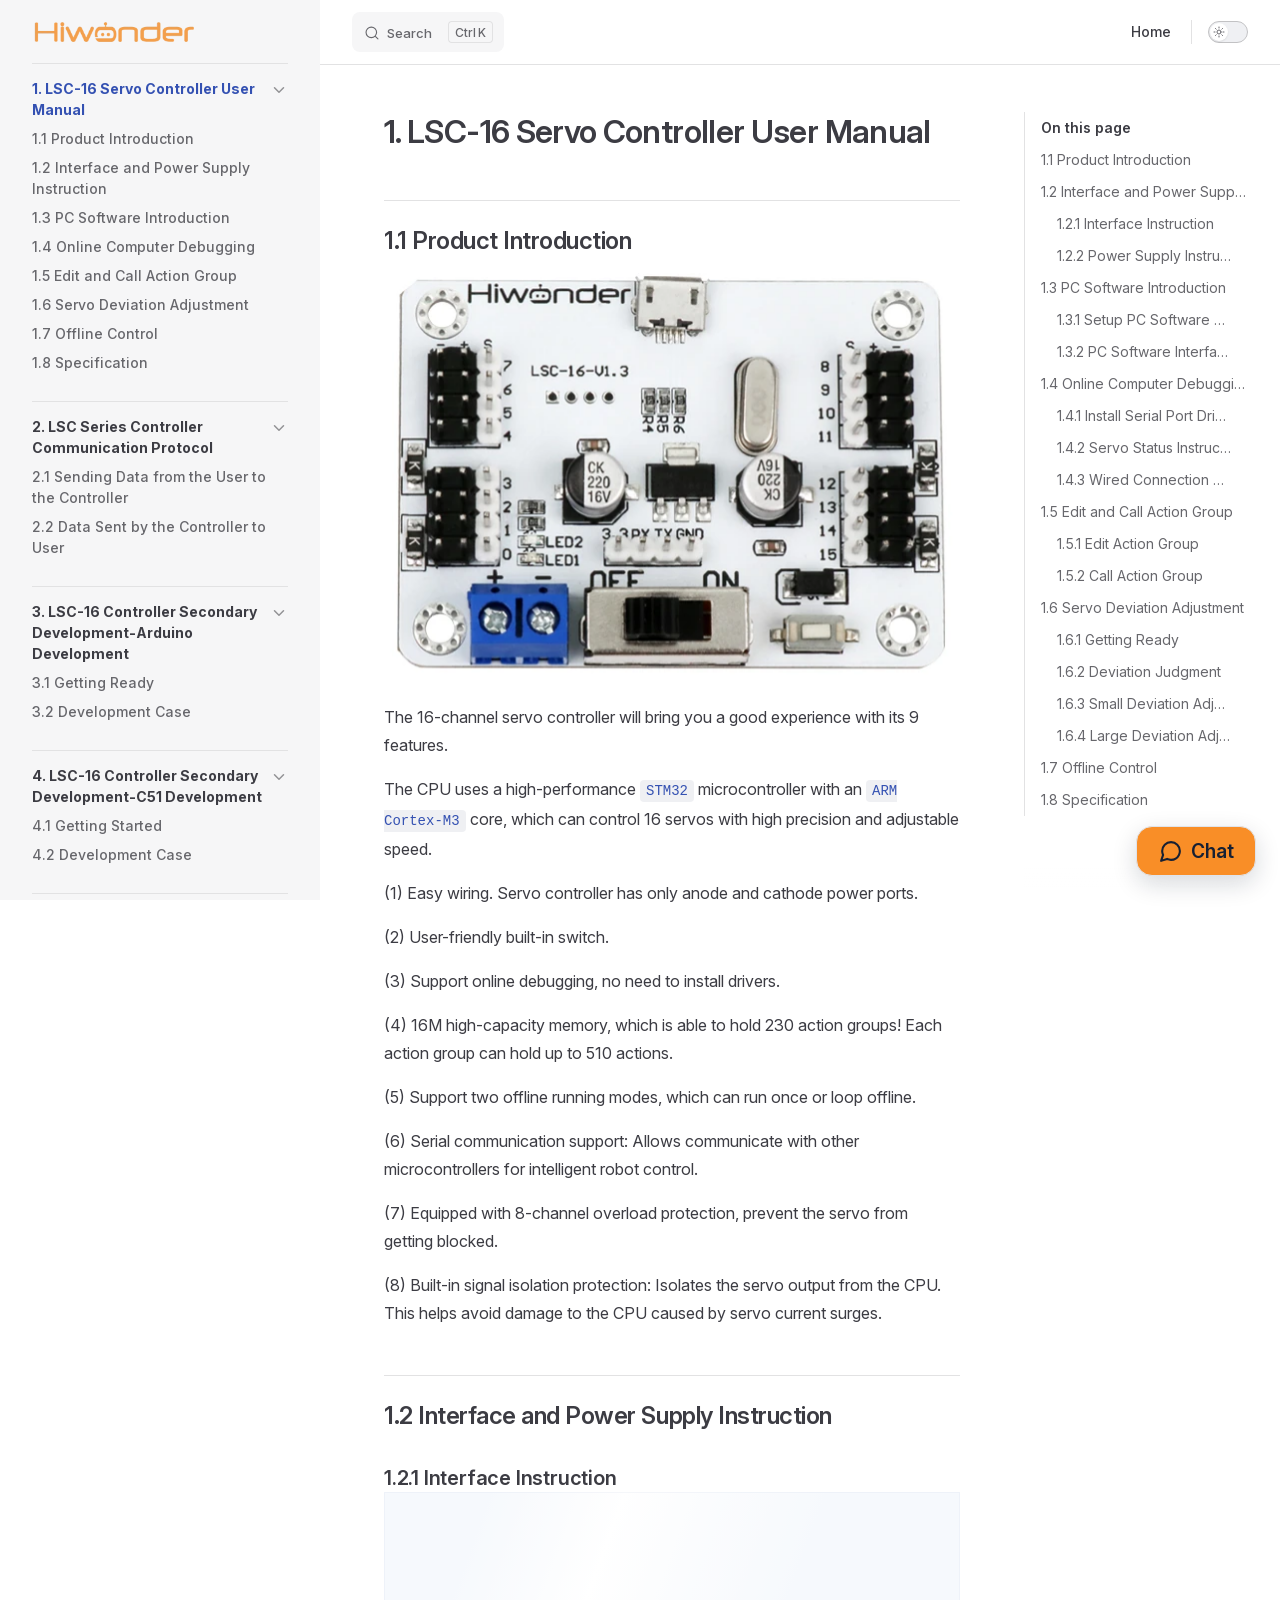
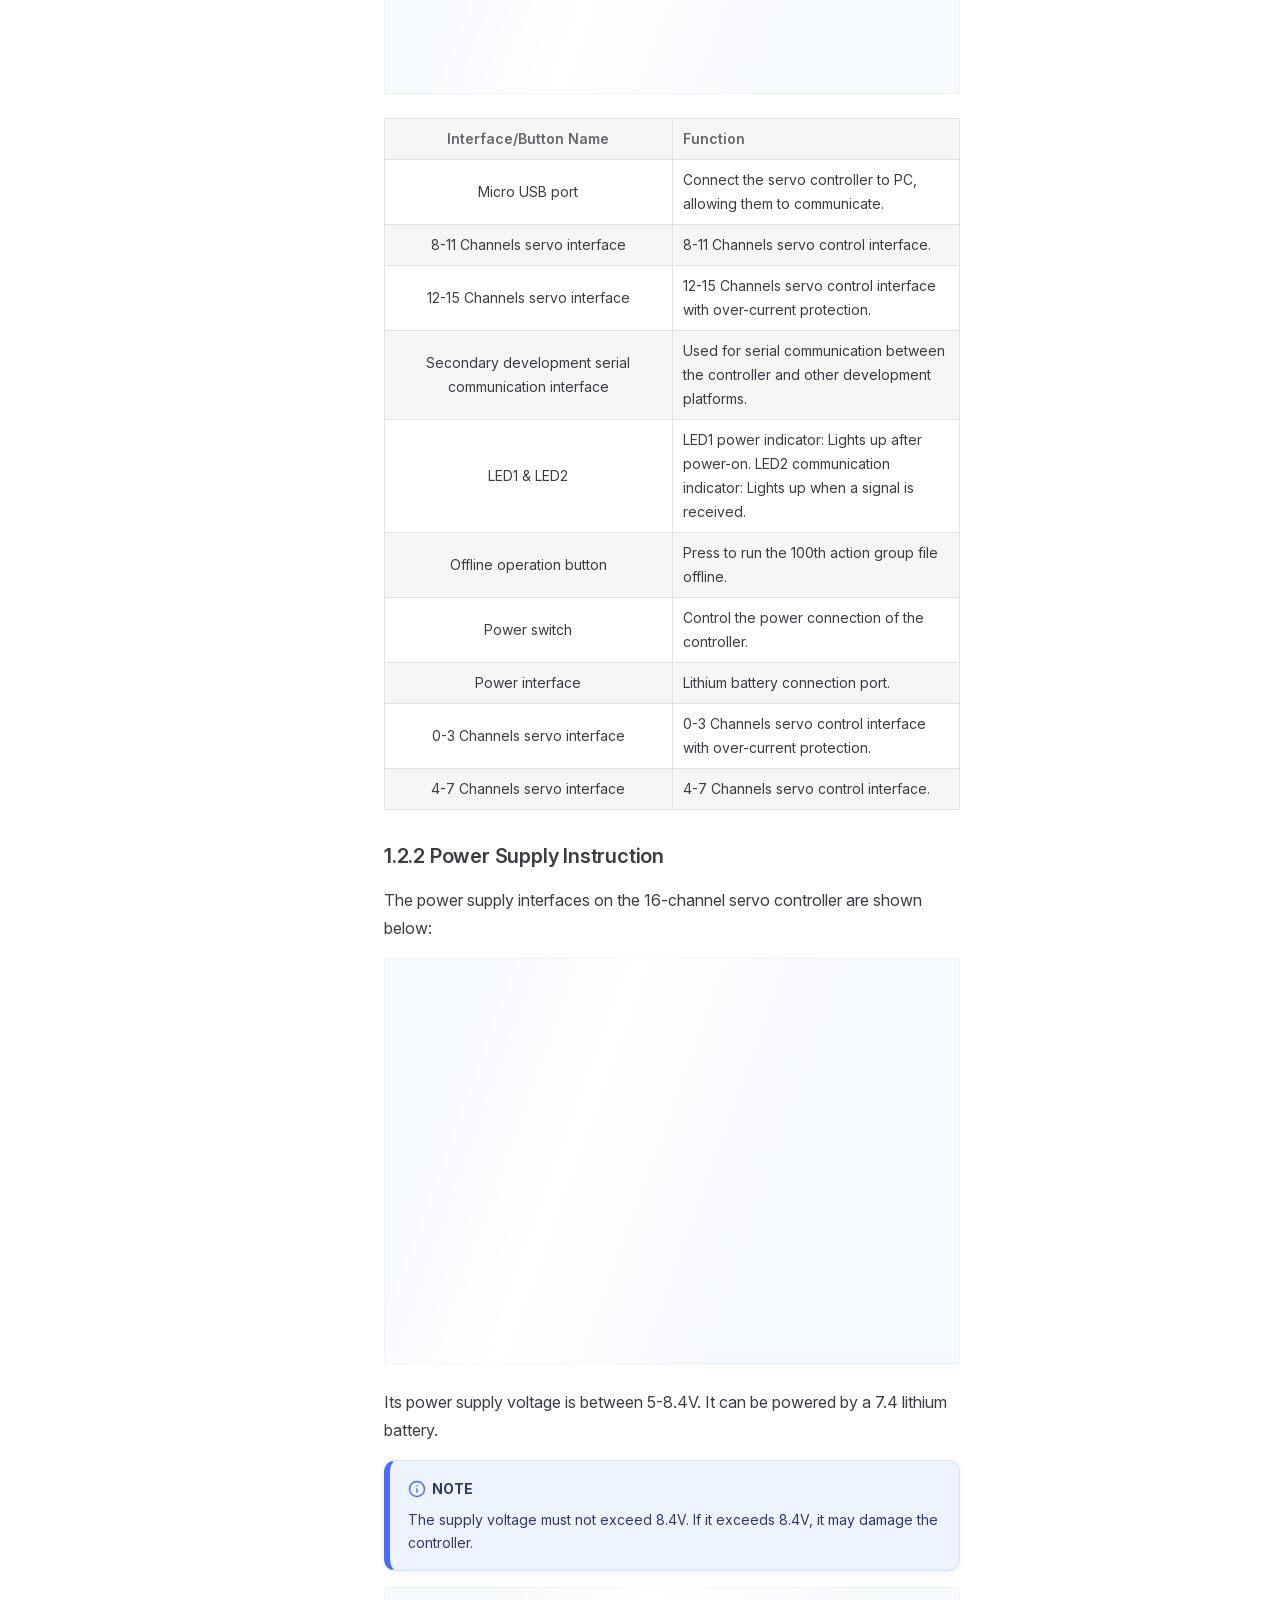
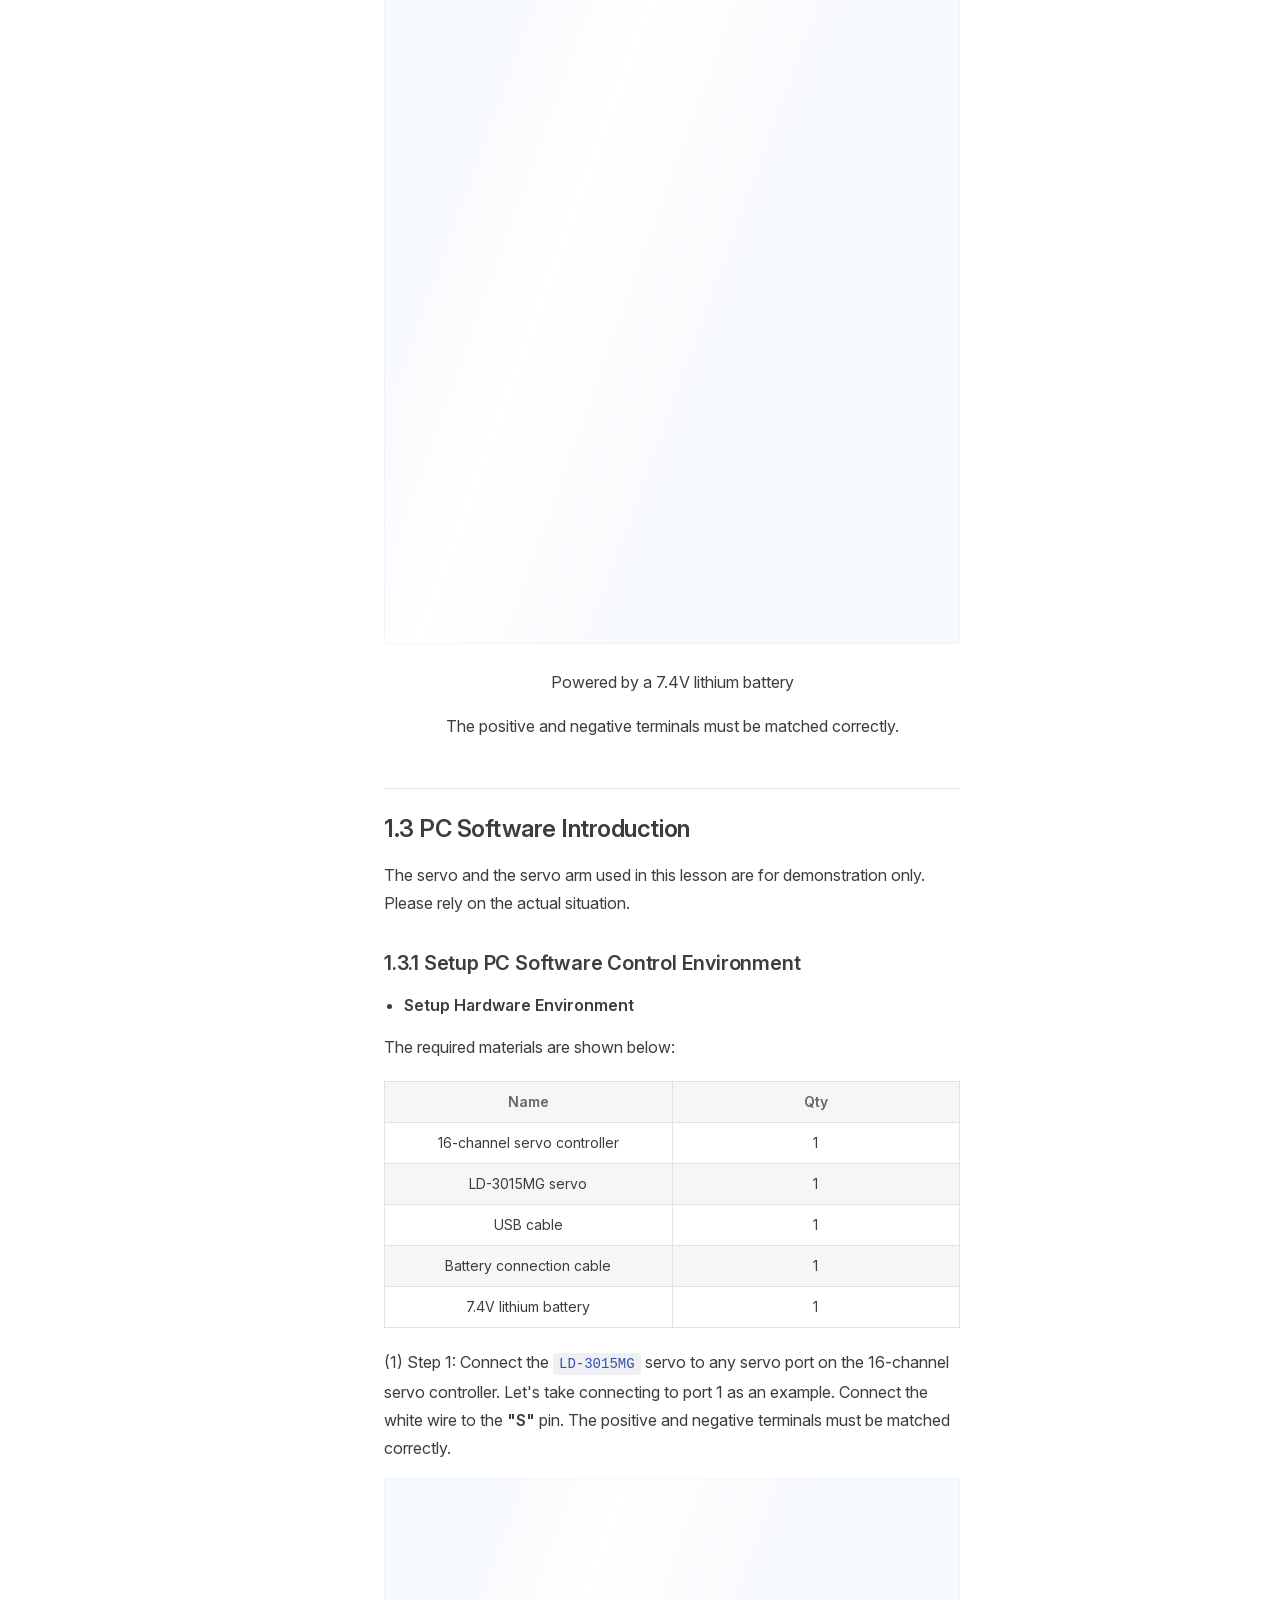
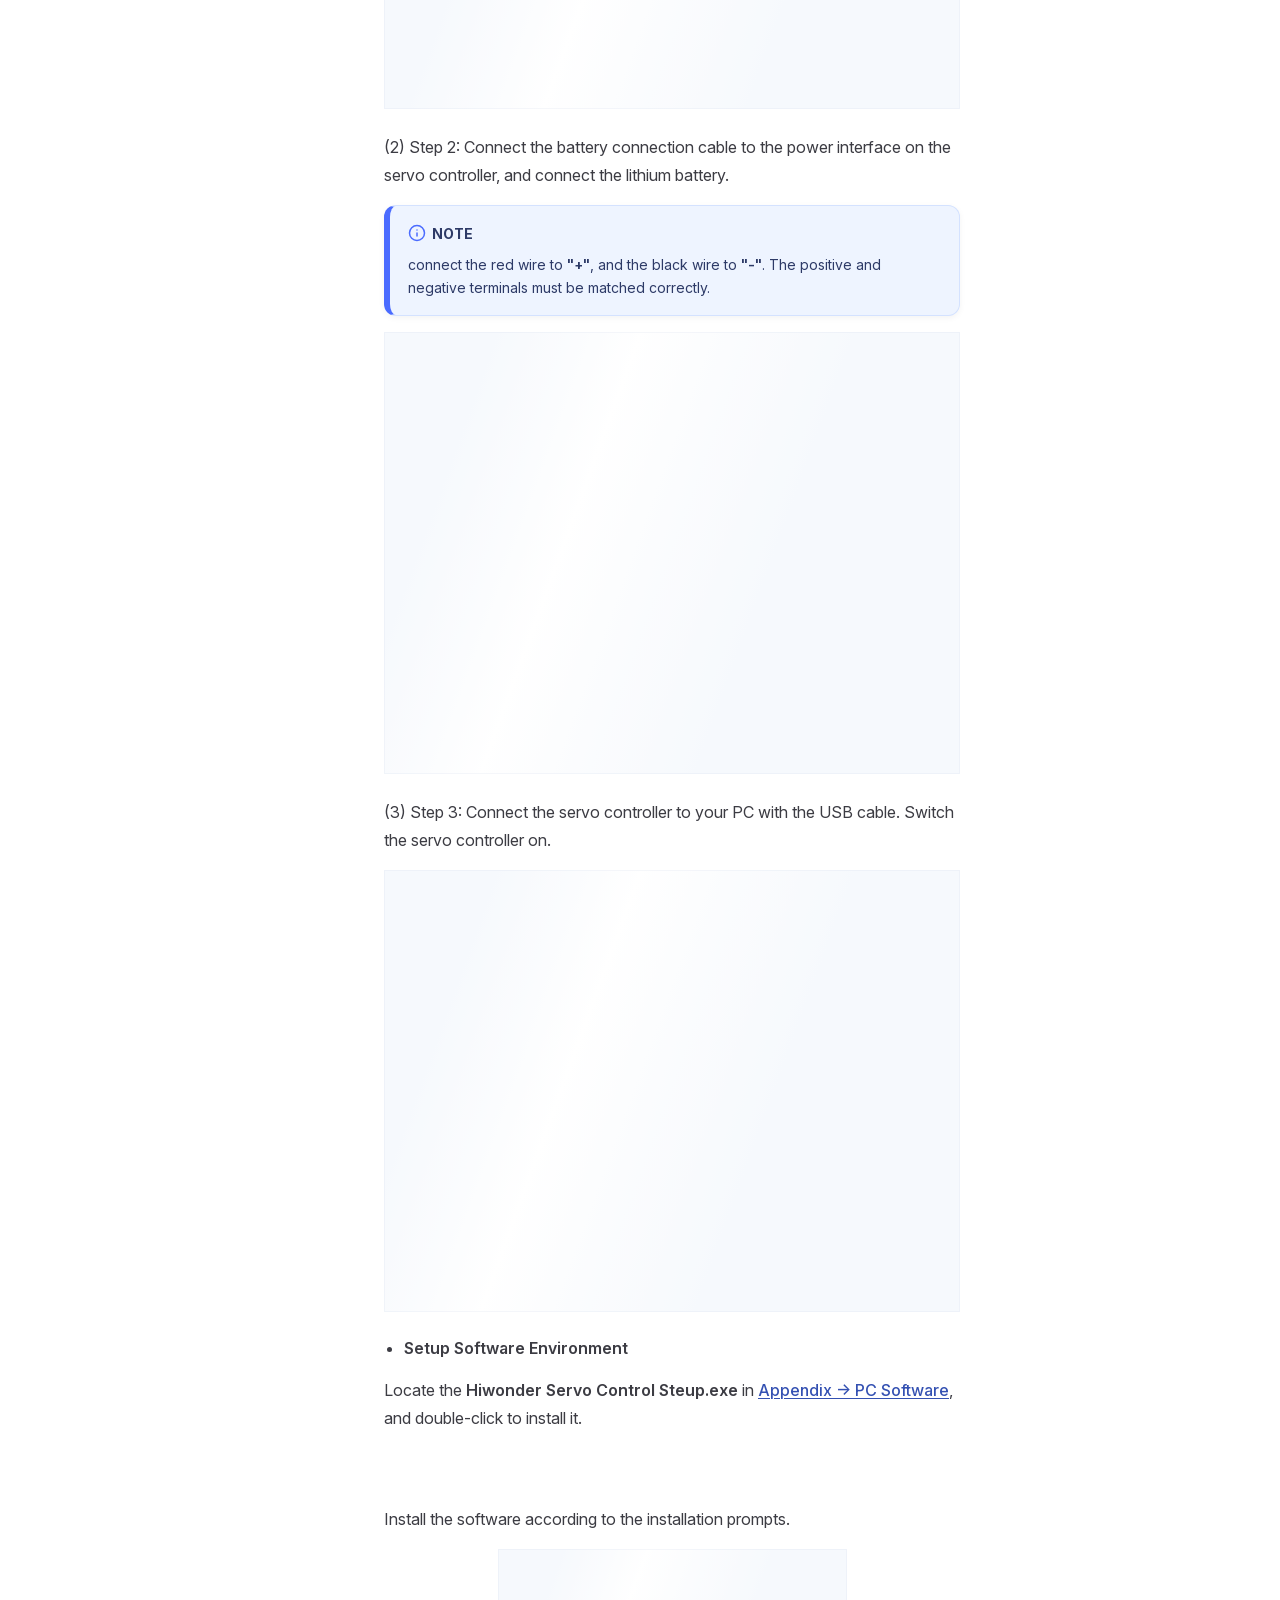
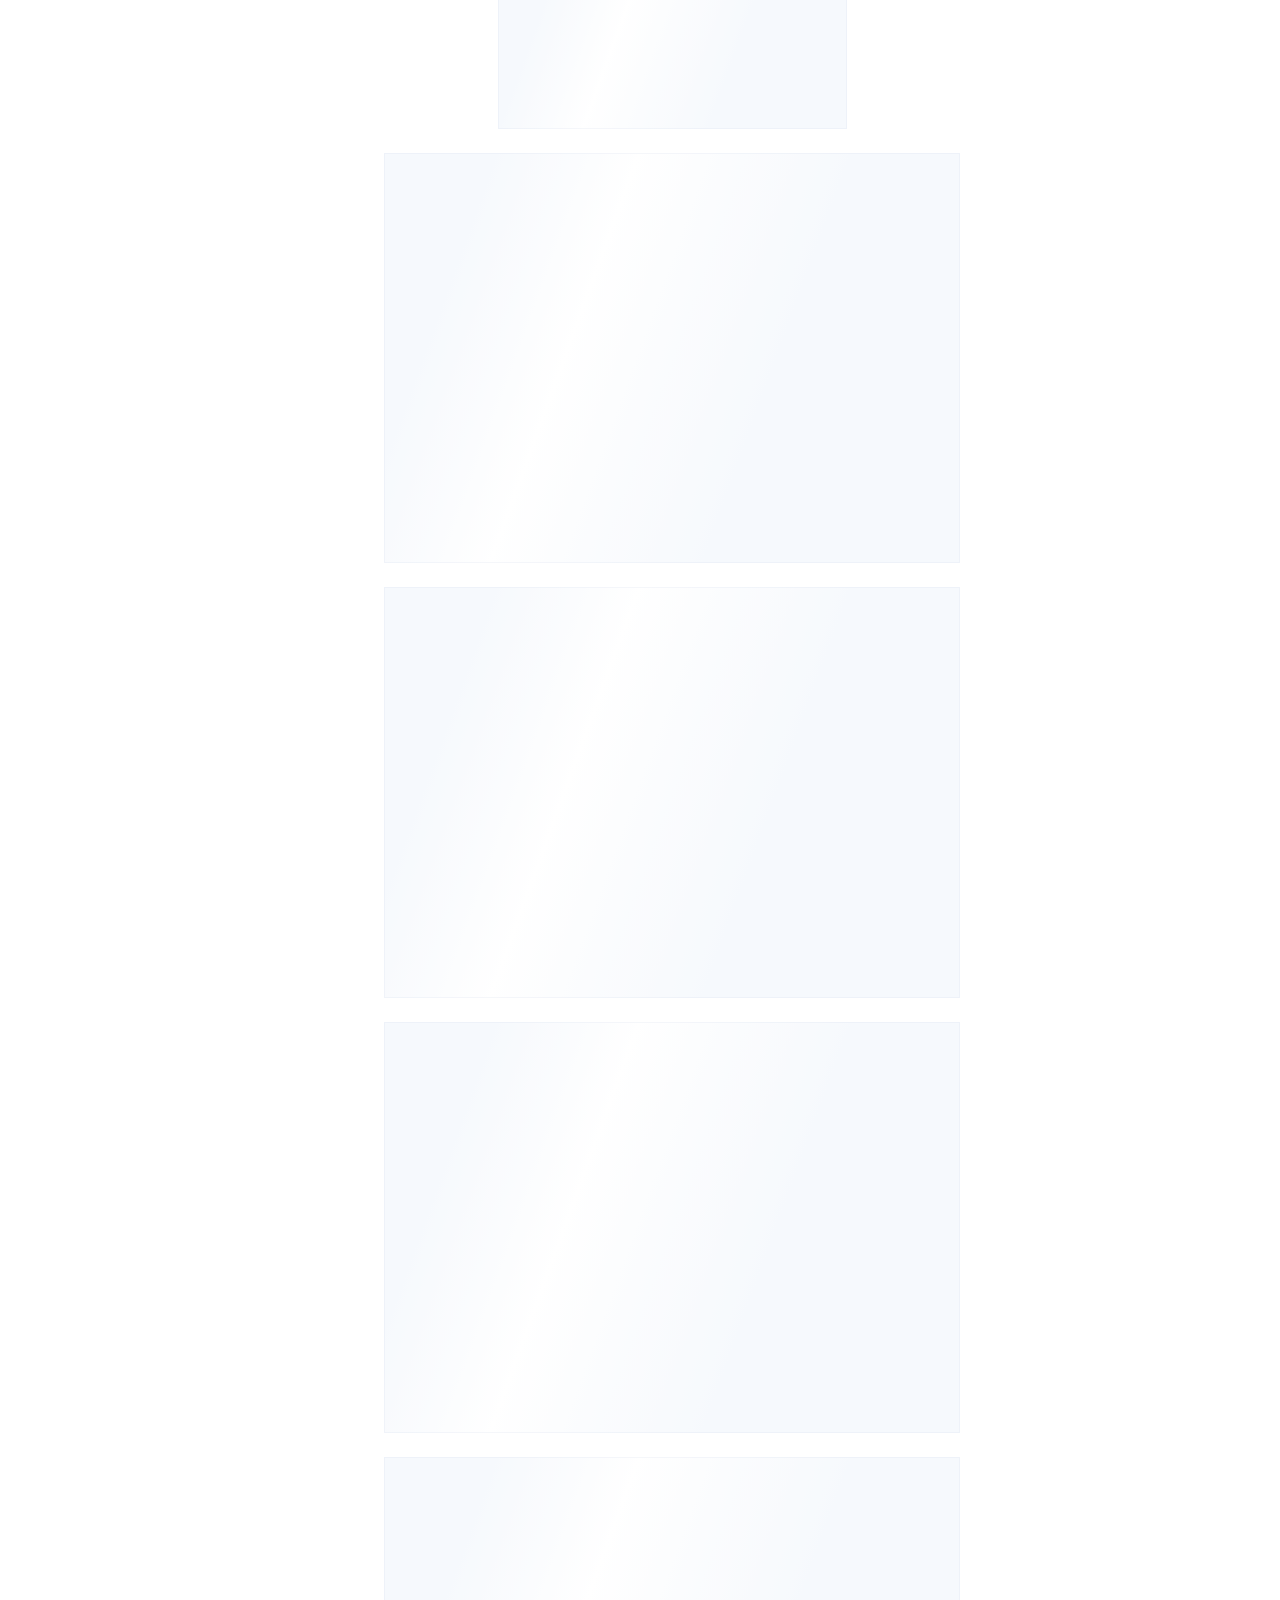
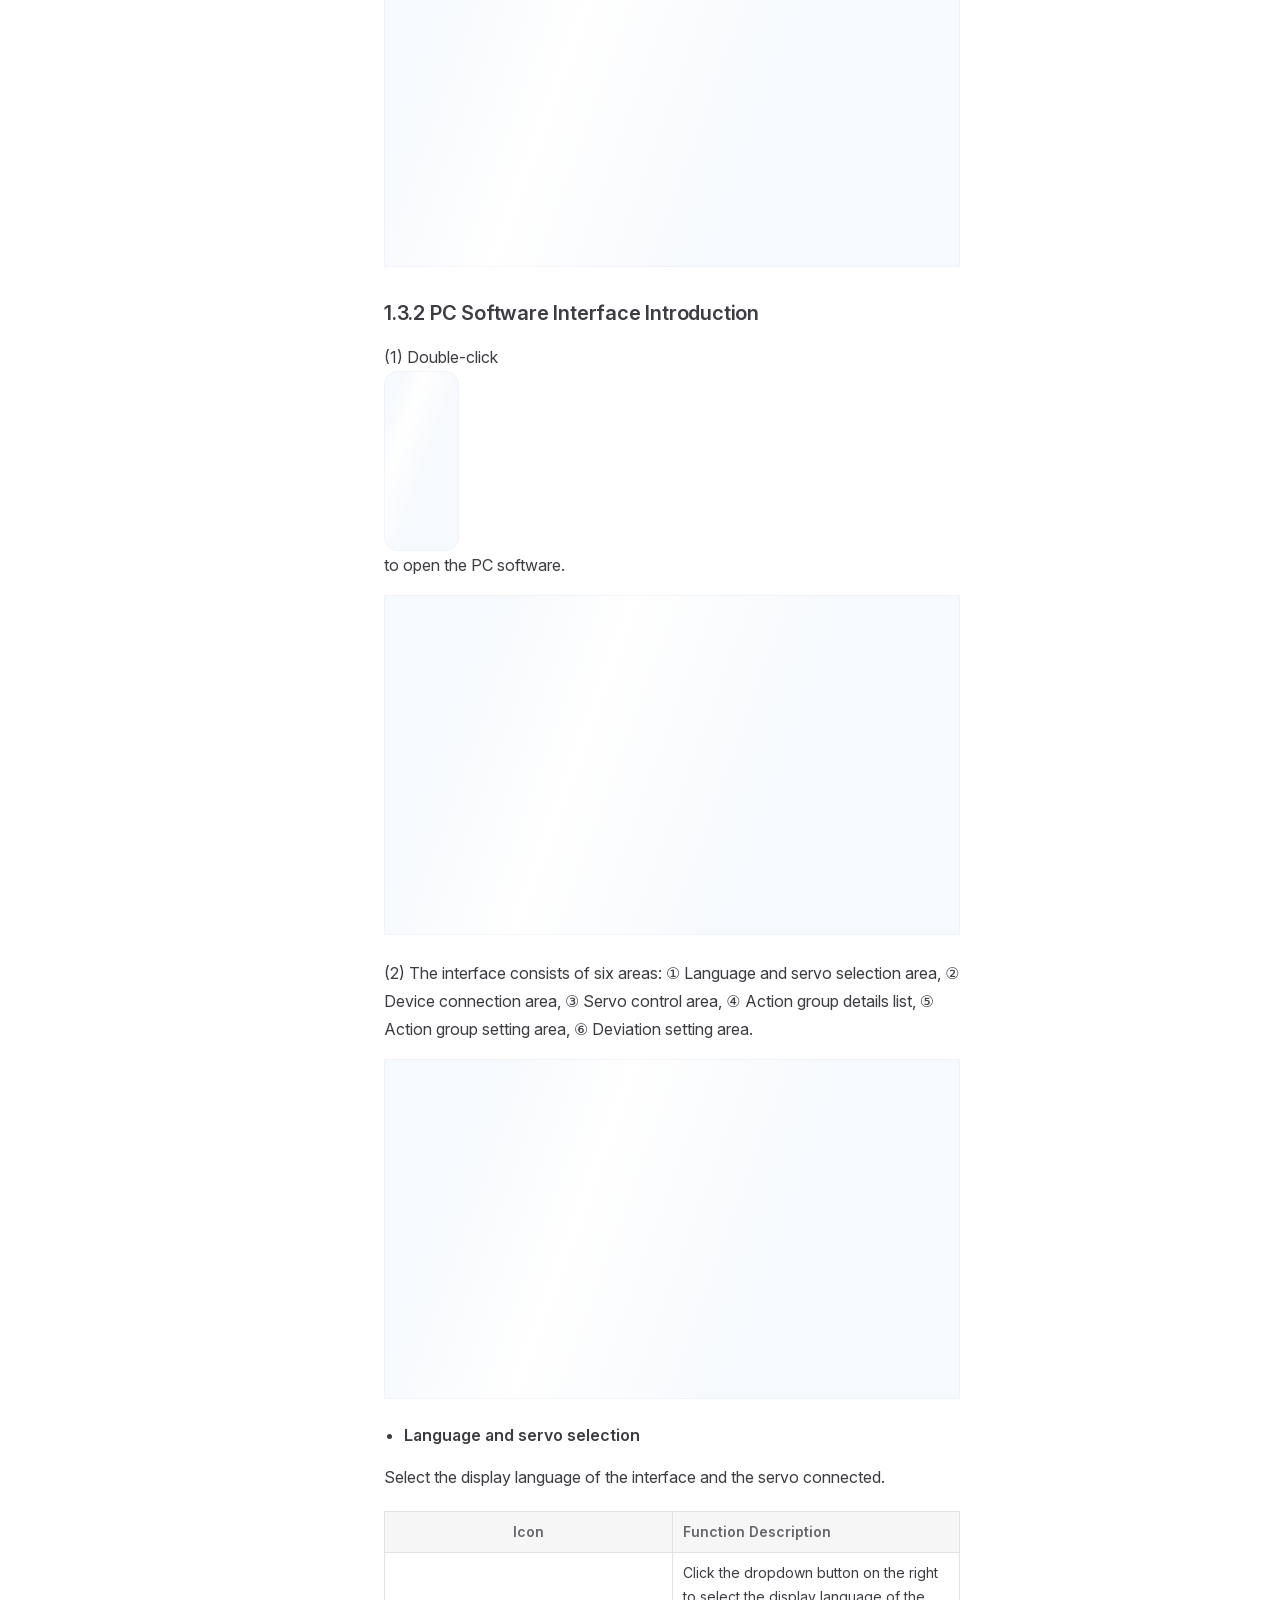
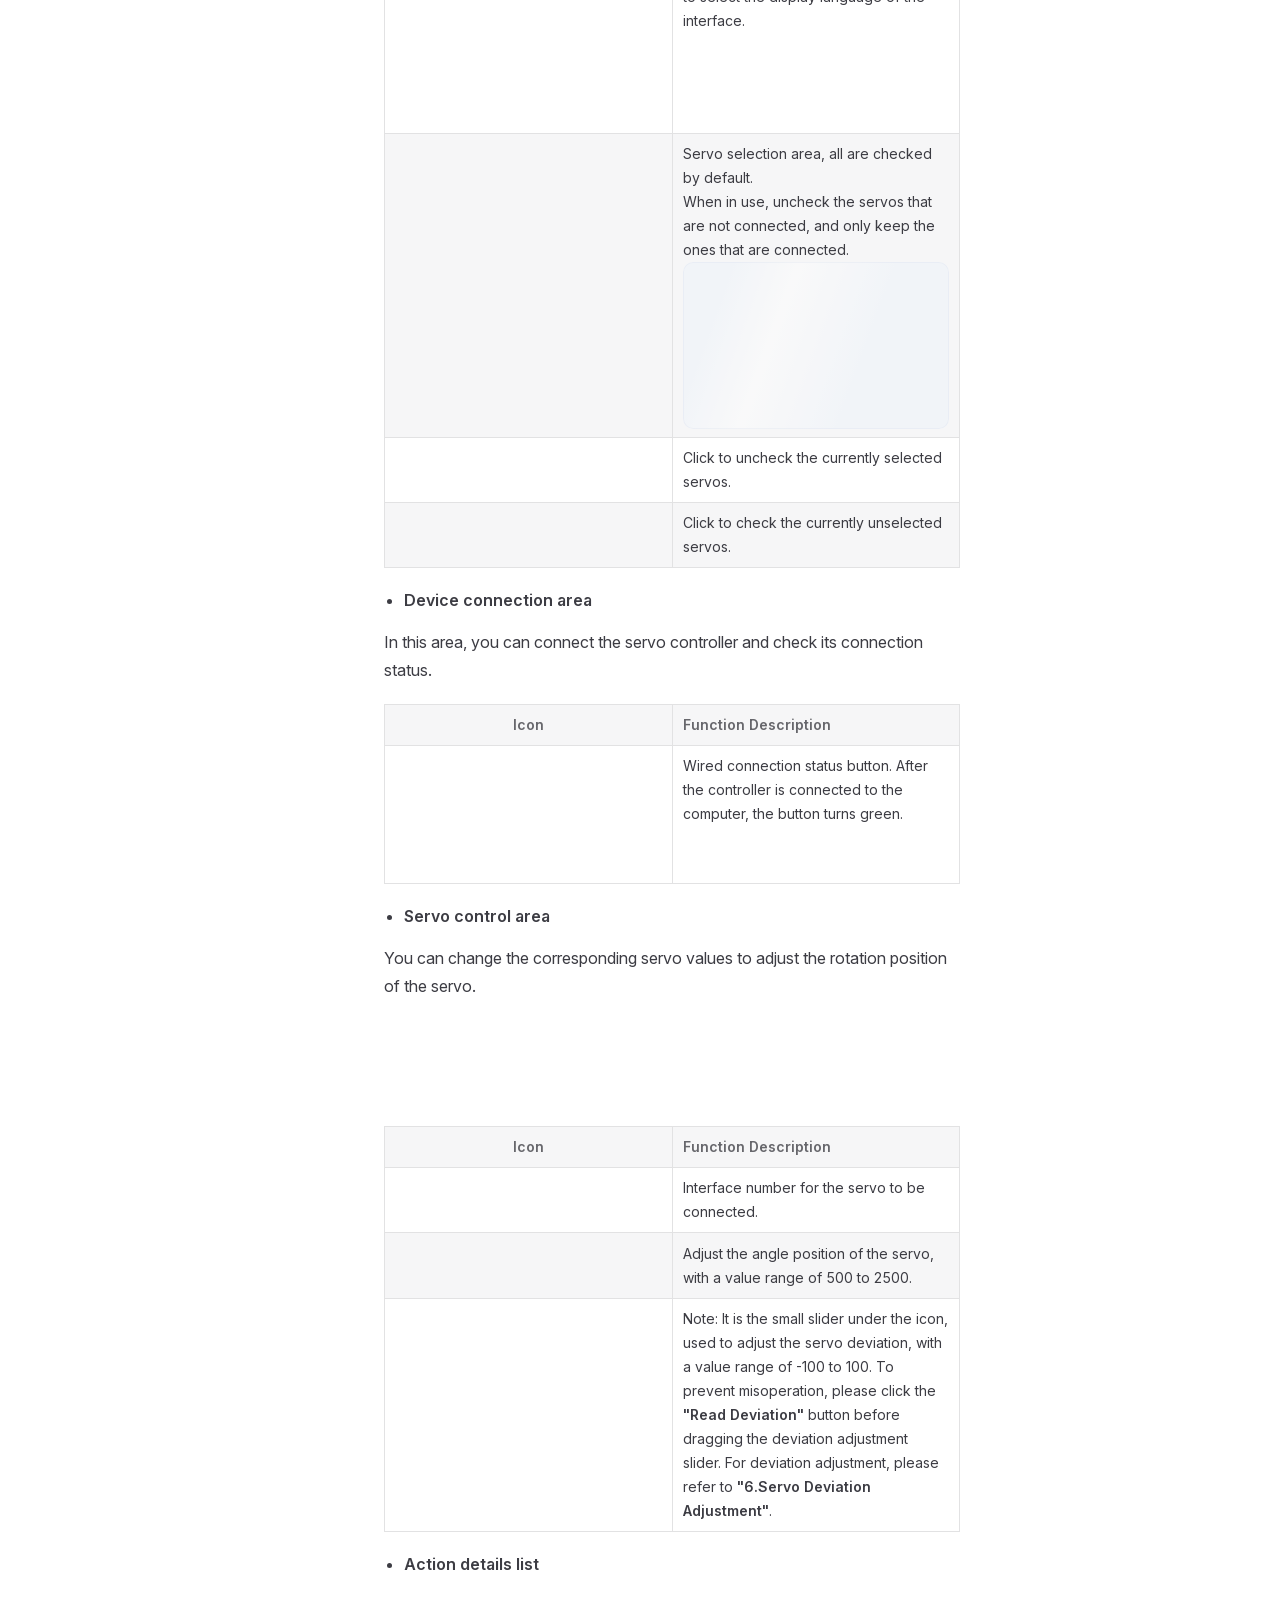
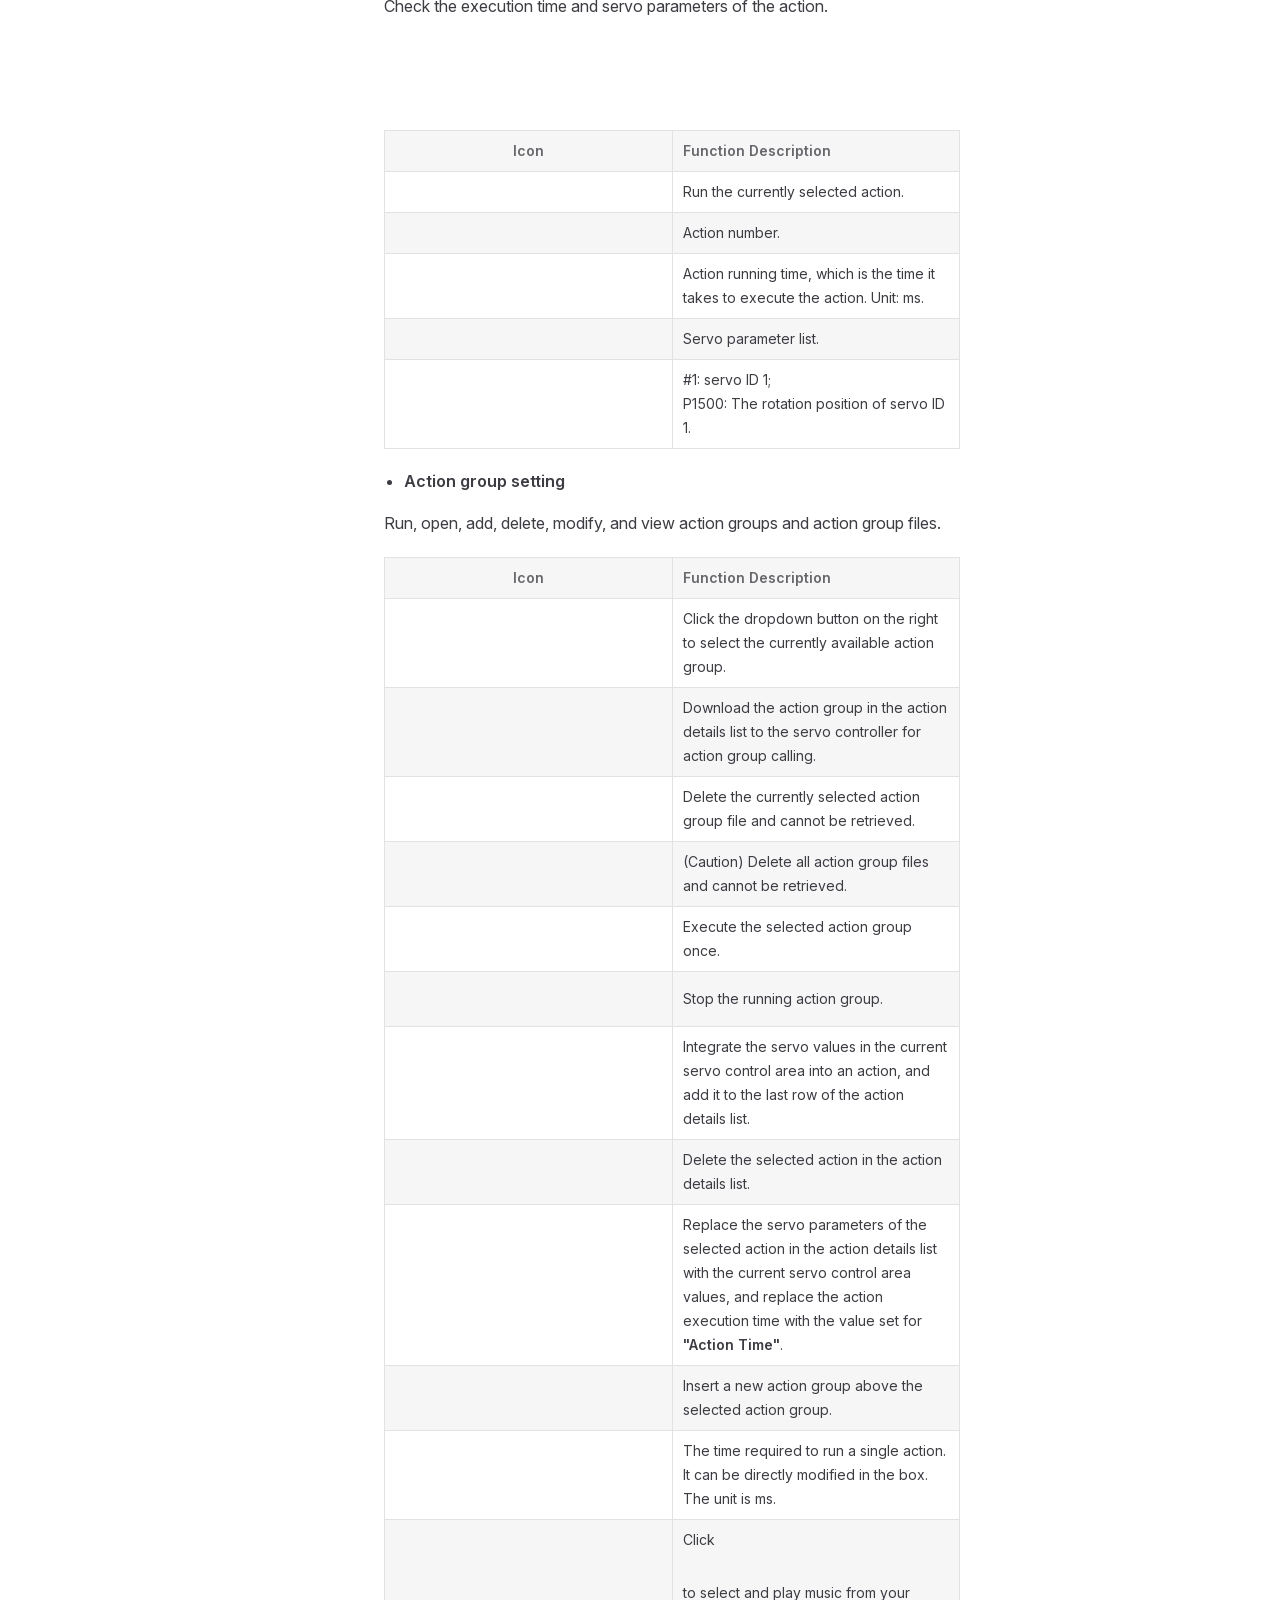
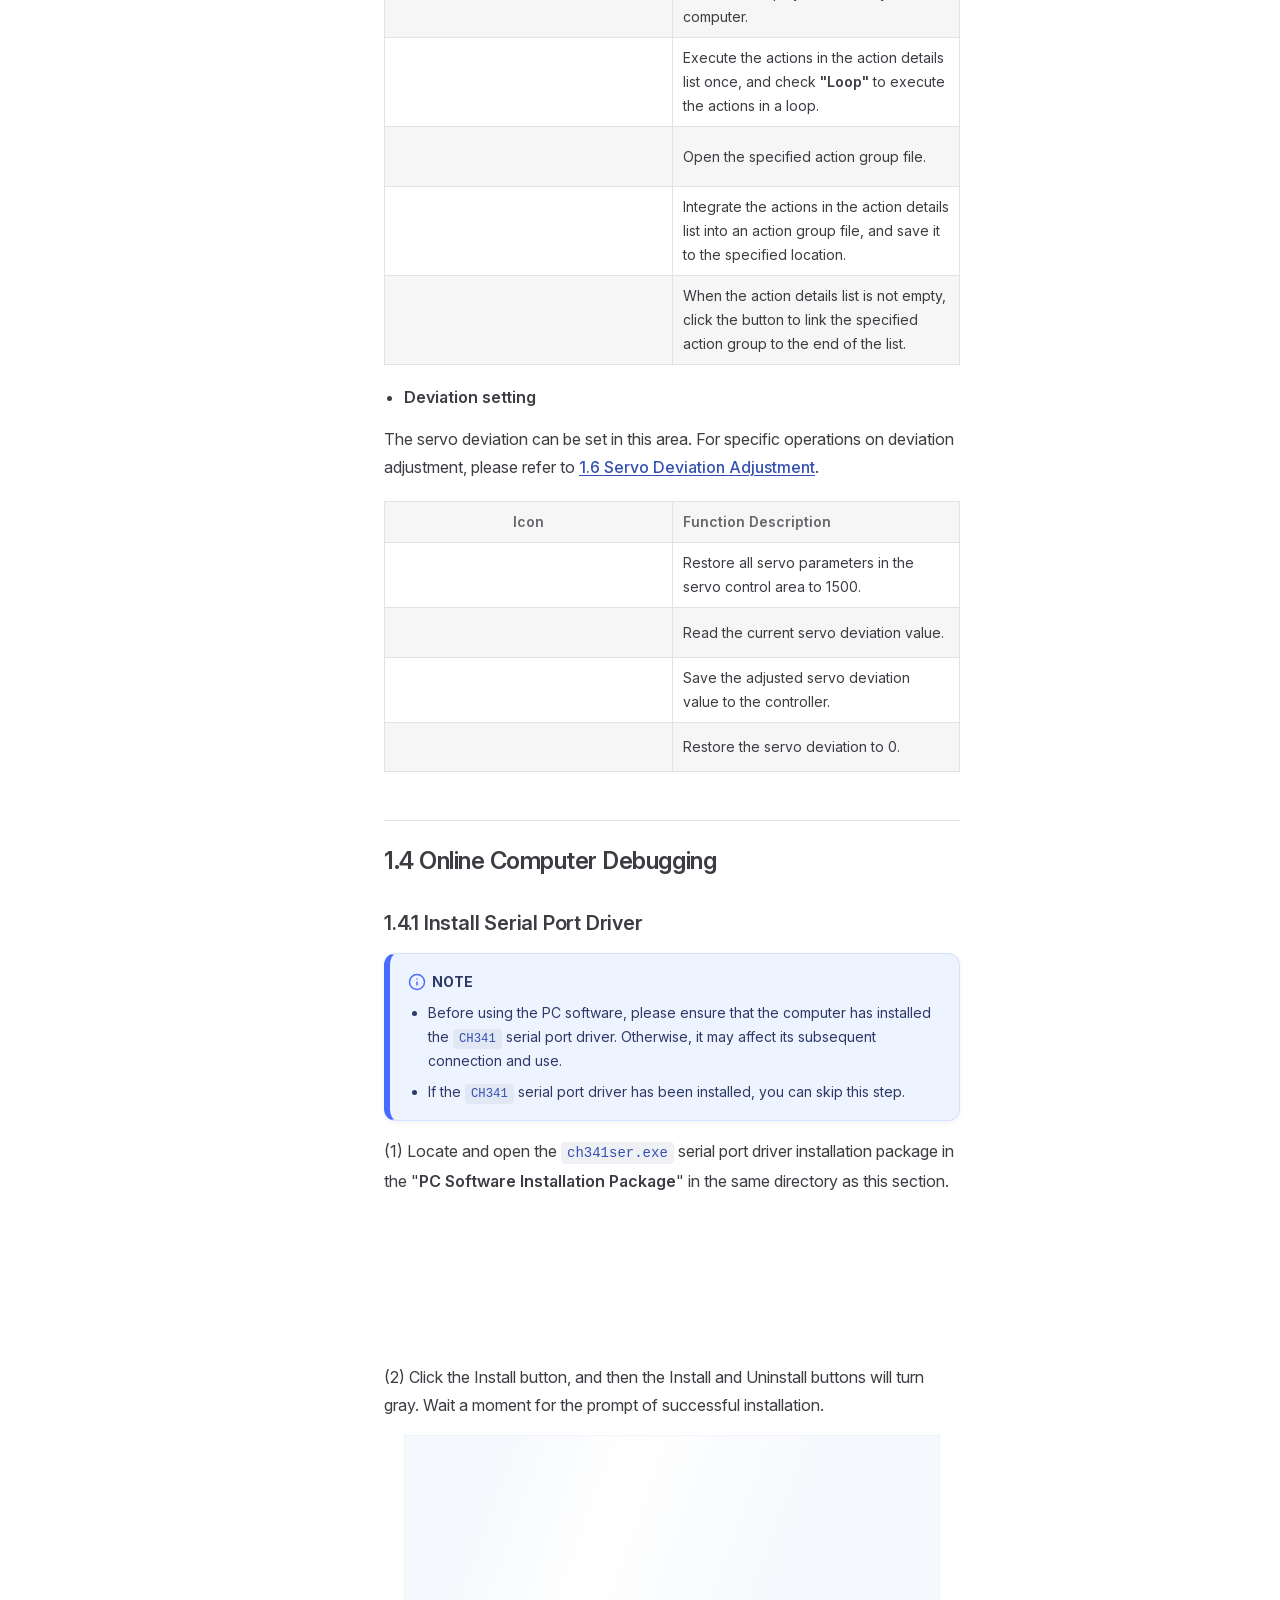
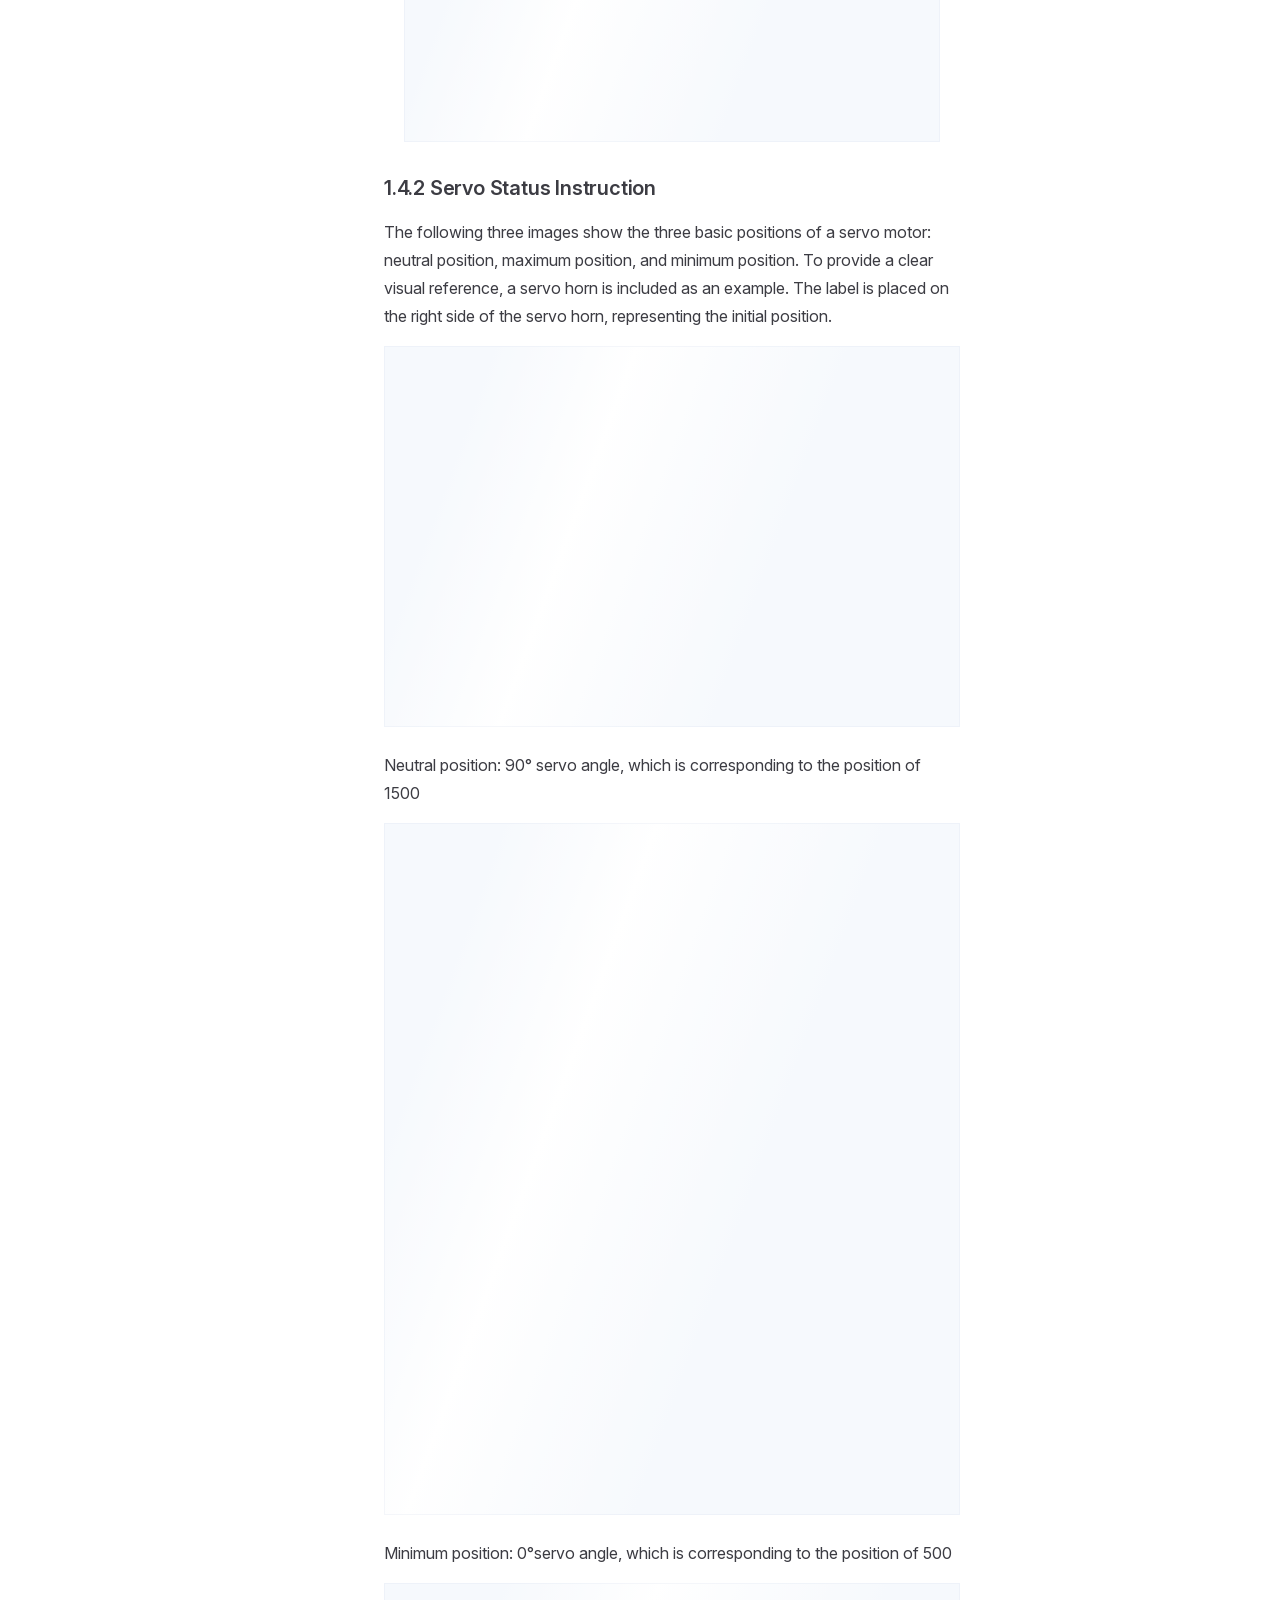
==== commit d3cf22a2: "内容修改" ====
--- a/projects/16-Channel-Servo-Controller/en/latest/index.html
+++ b/projects/16-Channel-Servo-Controller/en/latest/index.html
@@ -4,23 +4,23 @@
     <meta charset="utf-8">
     <meta name="viewport" content="width=device-width,initial-scale=1">
     <title>16-Channel-Servo-Controller Documentation</title>
-    <meta name="description" content="16-Channel-Servo-Controller robot documentation">
+    <meta name="description" content="16-Channel-Servo-Controller documentation">
     <meta name="generator" content="VitePress v1.6.4">
-    <link rel="preload stylesheet" href="/projects/16-Channel-Servo-Controller/en/latest/assets/style.Dv6ISvpn.css" as="style">
+    <link rel="preload stylesheet" href="/projects/16-Channel-Servo-Controller/en/latest/assets/style.CYewMA-t.css" as="style">
     <link rel="preload stylesheet" href="/projects/16-Channel-Servo-Controller/en/latest/vp-icons.css" as="style">
     
-    <script type="module" src="/projects/16-Channel-Servo-Controller/en/latest/assets/app.BiX1Dhew.js"></script>
+    <script type="module" src="/projects/16-Channel-Servo-Controller/en/latest/assets/app.I400DJCo.js"></script>
     <link rel="preload" href="/projects/16-Channel-Servo-Controller/en/latest/assets/inter-roman-latin.Di8DUHzh.woff2" as="font" type="font/woff2" crossorigin="">
-    <link rel="modulepreload" href="/projects/16-Channel-Servo-Controller/en/latest/assets/chunks/theme.Bctfc_Da.js">
-    <link rel="modulepreload" href="/projects/16-Channel-Servo-Controller/en/latest/assets/chunks/framework.DXeNGkhD.js">
-    <link rel="modulepreload" href="/projects/16-Channel-Servo-Controller/en/latest/assets/index.md.Db_1Ueg2.lean.js">
+    <link rel="modulepreload" href="/projects/16-Channel-Servo-Controller/en/latest/assets/chunks/theme.BIc4EsgL.js">
+    <link rel="modulepreload" href="/projects/16-Channel-Servo-Controller/en/latest/assets/chunks/framework.Bfkc_1qh.js">
+    <link rel="modulepreload" href="/projects/16-Channel-Servo-Controller/en/latest/assets/index.md.D8bpubMZ.lean.js">
     <link rel="icon" href="/projects/16-Channel-Servo-Controller/en/latest/favicon.ico">
     <script id="check-dark-mode">(()=>{const e=localStorage.getItem("vitepress-theme-appearance")||"auto",a=window.matchMedia("(prefers-color-scheme: dark)").matches;(!e||e==="auto"?a:e==="dark")&&document.documentElement.classList.add("dark")})();</script>
     <script id="check-mac-os">document.documentElement.classList.toggle("mac",/Mac|iPhone|iPod|iPad/i.test(navigator.platform));</script>
   </head>
   <body>
-    <div id="app"><!--[--><div class="page-redirect" style="text-align:center;padding:100px 20px;"><p>Redirecting to content page...</p><p><a href="/projects/16-Channel-Servo-Controller/en/latest/docs/1_User_Manual_formatted.html" target="_self">If you are not redirected automatically, click here</a></p></div><!--[--><!----><!--]--><!----><!--]--></div>
-    <script>window.__VP_HASH_MAP__=JSON.parse("{\"docs_1_user_manual_formatted.md\":\"C1o42Qqg\",\"docs_2_communication_protocol.md\":\"D1e0ggDQ\",\"docs_3_arduino_development.md\":\"C_wX6kDn\",\"docs_4_c51_development.md\":\"CVQ01nu6\",\"docs_5_stm32_development.md\":\"CyA9_jMv\",\"docs_6_raspberry_pi_development.md\":\"CxsygQJP\",\"docs_appendix.md\":\"DvGP9Tf9\",\"docs_index.md\":\"D8dsH6nH\",\"index.md\":\"Db_1Ueg2\"}");window.__VP_SITE_DATA__=JSON.parse("{\"lang\":\"en-US\",\"dir\":\"ltr\",\"title\":\"16-Channel-Servo-Controller Documentation\",\"description\":\"16-Channel-Servo-Controller robot documentation\",\"base\":\"/projects/16-Channel-Servo-Controller/en/latest/\",\"head\":[],\"router\":{\"prefetchLinks\":true},\"appearance\":true,\"themeConfig\":{\"siteTitle\":false,\"logo\":\"/e-logo.png\",\"outline\":[2,3],\"search\":{\"provider\":\"local\",\"options\":{\"translations\":{\"button\":{\"buttonText\":\"Search\",\"buttonAriaLabel\":\"Search\"},\"modal\":{\"searchBox\":{\"resetButtonTitle\":\"Clear search query\",\"resetButtonAriaLabel\":\"Clear search query\",\"cancelButtonText\":\"Cancel\",\"cancelButtonAriaLabel\":\"Cancel\"},\"startScreen\":{\"recentSearchTitle\":\"Recent Searches\",\"noRecentSearchText\":\"No recent searches\",\"suggestedQueryTitle\":\"Suggested Queries\"},\"noResultsScreen\":{\"noResultsText\":\"No results found for\",\"suggestedQueryText\":\"You can try searching for\",\"reportMissingResultsText\":\"Have any queries?\",\"reportMissingResultsLinkText\":\"Report here\"},\"footer\":{\"selectText\":\"to select\",\"navigateText\":\"to navigate\",\"closeText\":\"to close\"}}}}},\"nav\":[{\"text\":\"Home\",\"link\":\"https://www.hiwonder.net/\",\"target\":\"_self\"}],\"sidebar\":[{\"text\":\"1. LSC-16 Servo Controller User Manual\",\"link\":\"/docs/1_User_Manual_formatted.html\",\"collapsed\":false,\"items\":[{\"text\":\"1.1 Product Introduction\",\"link\":\"/docs/1_User_Manual_formatted.html#_1-1-product-introduction\"},{\"text\":\"1.2 Interface and Power Supply Instruction\",\"link\":\"/docs/1_User_Manual_formatted.html#_1-2-interface-and-power-supply-instruction\"},{\"text\":\"1.3 PC Software Introduction\",\"link\":\"/docs/1_User_Manual_formatted.html#_1-3-pc-software-introduction\"},{\"text\":\"1.4 Online Computer Debugging\",\"link\":\"/docs/1_User_Manual_formatted.html#_1-4-online-computer-debugging\"},{\"text\":\"1.5 Edit and Call Action Group\",\"link\":\"/docs/1_User_Manual_formatted.html#_1-5-edit-and-call-action-group\"},{\"text\":\"1.6 Servo Deviation Adjustment\",\"link\":\"/docs/1_User_Manual_formatted.html#_1-6-servo-deviation-adjustment\"},{\"text\":\"1.7 Offline Control\",\"link\":\"/docs/1_User_Manual_formatted.html#_1-7-offline-control\"},{\"text\":\"1.8 Specification\",\"link\":\"/docs/1_User_Manual_formatted.html#_1-8-specification\"}]},{\"text\":\"2. LSC Series Controller Communication Protocol\",\"link\":\"/docs/2_Communication_Protocol.html\",\"collapsed\":false,\"items\":[{\"text\":\"2.1 Sending Data from the User to the Controller\",\"link\":\"/docs/2_Communication_Protocol.html#_2-1-sending-data-from-the-user-to-the-controller\"},{\"text\":\"2.2 Data Sent by the Controller to User\",\"link\":\"/docs/2_Communication_Protocol.html#_2-2-data-sent-by-the-controller-to-user\"}]},{\"text\":\"3. LSC-16 Controller Secondary Development-Arduino Development\",\"link\":\"/docs/3_Arduino_Development.html\",\"collapsed\":false,\"items\":[{\"text\":\"3.1 Getting Ready\",\"link\":\"/docs/3_Arduino_Development.html#_3-1-getting-ready\"},{\"text\":\"3.2 Development Case\",\"link\":\"/docs/3_Arduino_Development.html#_3-2-development-case\"}]},{\"text\":\"4. LSC-16 Controller Secondary Development-C51 Development\",\"link\":\"/docs/4_C51_Development.html\",\"collapsed\":false,\"items\":[{\"text\":\"4.1 Getting Started\",\"link\":\"/docs/4_C51_Development.html#_4-1-getting-started\"},{\"text\":\"4.2 Development Case\",\"link\":\"/docs/4_C51_Development.html#_4-2-development-case\"}]},{\"text\":\"5. LSC-16 Controller Secondary Development-STM32 Development\",\"link\":\"/docs/5_STM32_Development.html\",\"collapsed\":false,\"items\":[{\"text\":\"5.1 Getting Ready\",\"link\":\"/docs/5_STM32_Development.html#_5-1-getting-ready\"},{\"text\":\"5.2 Development Case\",\"link\":\"/docs/5_STM32_Development.html#_5-2-development-case\"}]},{\"text\":\"6. LSC-16 Controller Secondary Development-Raspberry Pi Development\",\"link\":\"/docs/6_Raspberry_Pi_Development.html\",\"collapsed\":false,\"items\":[{\"text\":\"6.1 Getting Started\",\"link\":\"/docs/6_Raspberry_Pi_Development.html#_6-1-getting-started\"},{\"text\":\"6.2 Development Case\",\"link\":\"/docs/6_Raspberry_Pi_Development.html#_6-2-development-case\"}]},{\"text\":\"Appendix\",\"link\":\"/docs/Appendix.html\",\"collapsed\":false,\"items\":[]}]},\"locales\":{},\"scrollOffset\":134,\"cleanUrls\":false}");</script>
+    <div id="app"><!--[--><div class="page-redirect" style="text-align:center;padding:100px 20px;"><p>Redirecting to content page...</p><p><a href="/projects/16-Channel-Servo-Controller/en/latest/docs/1_User_Manual_formatted.html" target="_self">If you are not redirected automatically, click here</a></p></div><!--[--><!----><!--]--><!----><div class="feedback-widget"><!----><button class="feedback-widget__trigger" type="button" aria-expanded="false" aria-label="Open feedback form"><span class="feedback-widget__icon" aria-hidden="true"><svg viewBox="0 0 24 24" focusable="false"><path d="M21 11.5a8.4 8.4 0 0 1-.9 3.8 8.5 8.5 0 0 1-7.6 4.7 8.4 8.4 0 0 1-3.8-.9L3 21l1.9-5.7A8.4 8.4 0 0 1 4 11.5 8.5 8.5 0 0 1 12.5 3 8.5 8.5 0 0 1 21 11.5Z"></path></svg></span><span>Chat</span></button></div><!--]--></div>
+    <script>window.__VP_HASH_MAP__=JSON.parse("{\"docs_1_user_manual_formatted.md\":\"DKp596MX\",\"docs_2_communication_protocol.md\":\"DMksxtEr\",\"docs_3_arduino_development.md\":\"BTukRiRL\",\"docs_4_c51_development.md\":\"Ckt-kyR4\",\"docs_5_stm32_development.md\":\"DrhPo8V4\",\"docs_6_raspberry_pi_development.md\":\"DU-dhwuf\",\"docs_appendix.md\":\"BWitObVn\",\"docs_index.md\":\"Du96_49V\",\"index.md\":\"D8bpubMZ\"}");window.__VP_SITE_DATA__=JSON.parse("{\"lang\":\"en-US\",\"dir\":\"ltr\",\"title\":\"16-Channel-Servo-Controller Documentation\",\"description\":\"16-Channel-Servo-Controller documentation\",\"base\":\"/projects/16-Channel-Servo-Controller/en/latest/\",\"head\":[],\"router\":{\"prefetchLinks\":true},\"appearance\":true,\"themeConfig\":{\"siteTitle\":false,\"logo\":\"/e-logo.webp\",\"outline\":[2,3],\"search\":{\"provider\":\"local\",\"options\":{\"translations\":{\"button\":{\"buttonText\":\"Search\",\"buttonAriaLabel\":\"Search\"},\"modal\":{\"searchBox\":{\"resetButtonTitle\":\"Clear search query\",\"resetButtonAriaLabel\":\"Clear search query\",\"cancelButtonText\":\"Cancel\",\"cancelButtonAriaLabel\":\"Cancel\"},\"startScreen\":{\"recentSearchTitle\":\"Recent Searches\",\"noRecentSearchText\":\"No recent searches\",\"suggestedQueryTitle\":\"Suggested Queries\"},\"noResultsScreen\":{\"noResultsText\":\"No results found for\",\"suggestedQueryText\":\"You can try searching for\",\"reportMissingResultsText\":\"Have any queries?\",\"reportMissingResultsLinkText\":\"Report here\"},\"footer\":{\"selectText\":\"to select\",\"navigateText\":\"to navigate\",\"closeText\":\"to close\"}}}}},\"nav\":[{\"text\":\"Home\",\"link\":\"https://www.hiwonder.net/\",\"target\":\"_self\"}],\"sidebar\":[{\"text\":\"1. LSC-16 Servo Controller User Manual\",\"link\":\"/docs/1_User_Manual_formatted.html\",\"collapsed\":false,\"items\":[{\"text\":\"1.1 Product Introduction\",\"link\":\"/docs/1_User_Manual_formatted.html#_1-1-product-introduction\"},{\"text\":\"1.2 Interface and Power Supply Instruction\",\"link\":\"/docs/1_User_Manual_formatted.html#_1-2-interface-and-power-supply-instruction\"},{\"text\":\"1.3 PC Software Introduction\",\"link\":\"/docs/1_User_Manual_formatted.html#_1-3-pc-software-introduction\"},{\"text\":\"1.4 Online Computer Debugging\",\"link\":\"/docs/1_User_Manual_formatted.html#_1-4-online-computer-debugging\"},{\"text\":\"1.5 Edit and Call Action Group\",\"link\":\"/docs/1_User_Manual_formatted.html#_1-5-edit-and-call-action-group\"},{\"text\":\"1.6 Servo Deviation Adjustment\",\"link\":\"/docs/1_User_Manual_formatted.html#_1-6-servo-deviation-adjustment\"},{\"text\":\"1.7 Offline Control\",\"link\":\"/docs/1_User_Manual_formatted.html#_1-7-offline-control\"},{\"text\":\"1.8 Specification\",\"link\":\"/docs/1_User_Manual_formatted.html#_1-8-specification\"}]},{\"text\":\"2. LSC Series Controller Communication Protocol\",\"link\":\"/docs/2_Communication_Protocol.html\",\"collapsed\":false,\"items\":[{\"text\":\"2.1 Sending Data from the User to the Controller\",\"link\":\"/docs/2_Communication_Protocol.html#_2-1-sending-data-from-the-user-to-the-controller\"},{\"text\":\"2.2 Data Sent by the Controller to User\",\"link\":\"/docs/2_Communication_Protocol.html#_2-2-data-sent-by-the-controller-to-user\"}]},{\"text\":\"3. LSC-16 Controller Secondary Development-Arduino Development\",\"link\":\"/docs/3_Arduino_Development.html\",\"collapsed\":false,\"items\":[{\"text\":\"3.1 Getting Ready\",\"link\":\"/docs/3_Arduino_Development.html#_3-1-getting-ready\"},{\"text\":\"3.2 Development Case\",\"link\":\"/docs/3_Arduino_Development.html#_3-2-development-case\"}]},{\"text\":\"4. LSC-16 Controller Secondary Development-C51 Development\",\"link\":\"/docs/4_C51_Development.html\",\"collapsed\":false,\"items\":[{\"text\":\"4.1 Getting Started\",\"link\":\"/docs/4_C51_Development.html#_4-1-getting-started\"},{\"text\":\"4.2 Development Case\",\"link\":\"/docs/4_C51_Development.html#_4-2-development-case\"}]},{\"text\":\"5. LSC-16 Controller Secondary Development-STM32 Development\",\"link\":\"/docs/5_STM32_Development.html\",\"collapsed\":false,\"items\":[{\"text\":\"5.1 Getting Ready\",\"link\":\"/docs/5_STM32_Development.html#_5-1-getting-ready\"},{\"text\":\"5.2 Development Case\",\"link\":\"/docs/5_STM32_Development.html#_5-2-development-case\"}]},{\"text\":\"6. LSC-16 Controller Secondary Development-Raspberry Pi Development\",\"link\":\"/docs/6_Raspberry_Pi_Development.html\",\"collapsed\":false,\"items\":[{\"text\":\"6.1 Getting Started\",\"link\":\"/docs/6_Raspberry_Pi_Development.html#_6-1-getting-started\"},{\"text\":\"6.2 Development Case\",\"link\":\"/docs/6_Raspberry_Pi_Development.html#_6-2-development-case\"}]},{\"text\":\"Appendix\",\"link\":\"/docs/Appendix.html\",\"collapsed\":false,\"items\":[]}]},\"locales\":{},\"scrollOffset\":134,\"cleanUrls\":false}");</script>
     
   </body>
 </html>
--- a/projects/16-Channel-Servo-Controller/en/latest/assets/style.CYewMA-t.css
+++ b/projects/16-Channel-Servo-Controller/en/latest/assets/style.CYewMA-t.css
@@ -0,0 +1 @@
+@font-face{font-family:Inter;font-style:normal;font-weight:100 900;font-display:swap;src:url(/projects/16-Channel-Servo-Controller/en/latest/assets/inter-roman-cyrillic-ext.BBPuwvHQ.woff2) format("woff2");unicode-range:U+0460-052F,U+1C80-1C88,U+20B4,U+2DE0-2DFF,U+A640-A69F,U+FE2E-FE2F}@font-face{font-family:Inter;font-style:normal;font-weight:100 900;font-display:swap;src:url(/projects/16-Channel-Servo-Controller/en/latest/assets/inter-roman-cyrillic.C5lxZ8CY.woff2) format("woff2");unicode-range:U+0301,U+0400-045F,U+0490-0491,U+04B0-04B1,U+2116}@font-face{font-family:Inter;font-style:normal;font-weight:100 900;font-display:swap;src:url(/projects/16-Channel-Servo-Controller/en/latest/assets/inter-roman-greek-ext.CqjqNYQ-.woff2) format("woff2");unicode-range:U+1F00-1FFF}@font-face{font-family:Inter;font-style:normal;font-weight:100 900;font-display:swap;src:url(/projects/16-Channel-Servo-Controller/en/latest/assets/inter-roman-greek.BBVDIX6e.woff2) format("woff2");unicode-range:U+0370-0377,U+037A-037F,U+0384-038A,U+038C,U+038E-03A1,U+03A3-03FF}@font-face{font-family:Inter;font-style:normal;font-weight:100 900;font-display:swap;src:url(/projects/16-Channel-Servo-Controller/en/latest/assets/inter-roman-vietnamese.BjW4sHH5.woff2) format("woff2");unicode-range:U+0102-0103,U+0110-0111,U+0128-0129,U+0168-0169,U+01A0-01A1,U+01AF-01B0,U+0300-0301,U+0303-0304,U+0308-0309,U+0323,U+0329,U+1EA0-1EF9,U+20AB}@font-face{font-family:Inter;font-style:normal;font-weight:100 900;font-display:swap;src:url(/projects/16-Channel-Servo-Controller/en/latest/assets/inter-roman-latin-ext.4ZJIpNVo.woff2) format("woff2");unicode-range:U+0100-02AF,U+0304,U+0308,U+0329,U+1E00-1E9F,U+1EF2-1EFF,U+2020,U+20A0-20AB,U+20AD-20C0,U+2113,U+2C60-2C7F,U+A720-A7FF}@font-face{font-family:Inter;font-style:normal;font-weight:100 900;font-display:swap;src:url(/projects/16-Channel-Servo-Controller/en/latest/assets/inter-roman-latin.Di8DUHzh.woff2) format("woff2");unicode-range:U+0000-00FF,U+0131,U+0152-0153,U+02BB-02BC,U+02C6,U+02DA,U+02DC,U+0304,U+0308,U+0329,U+2000-206F,U+2074,U+20AC,U+2122,U+2191,U+2193,U+2212,U+2215,U+FEFF,U+FFFD}@font-face{font-family:Inter;font-style:italic;font-weight:100 900;font-display:swap;src:url(/projects/16-Channel-Servo-Controller/en/latest/assets/inter-italic-cyrillic-ext.r48I6akx.woff2) format("woff2");unicode-range:U+0460-052F,U+1C80-1C88,U+20B4,U+2DE0-2DFF,U+A640-A69F,U+FE2E-FE2F}@font-face{font-family:Inter;font-style:italic;font-weight:100 900;font-display:swap;src:url(/projects/16-Channel-Servo-Controller/en/latest/assets/inter-italic-cyrillic.By2_1cv3.woff2) format("woff2");unicode-range:U+0301,U+0400-045F,U+0490-0491,U+04B0-04B1,U+2116}@font-face{font-family:Inter;font-style:italic;font-weight:100 900;font-display:swap;src:url(/projects/16-Channel-Servo-Controller/en/latest/assets/inter-italic-greek-ext.1u6EdAuj.woff2) format("woff2");unicode-range:U+1F00-1FFF}@font-face{font-family:Inter;font-style:italic;font-weight:100 900;font-display:swap;src:url(/projects/16-Channel-Servo-Controller/en/latest/assets/inter-italic-greek.DJ8dCoTZ.woff2) format("woff2");unicode-range:U+0370-0377,U+037A-037F,U+0384-038A,U+038C,U+038E-03A1,U+03A3-03FF}@font-face{font-family:Inter;font-style:italic;font-weight:100 900;font-display:swap;src:url(/projects/16-Channel-Servo-Controller/en/latest/assets/inter-italic-vietnamese.BSbpV94h.woff2) format("woff2");unicode-range:U+0102-0103,U+0110-0111,U+0128-0129,U+0168-0169,U+01A0-01A1,U+01AF-01B0,U+0300-0301,U+0303-0304,U+0308-0309,U+0323,U+0329,U+1EA0-1EF9,U+20AB}@font-face{font-family:Inter;font-style:italic;font-weight:100 900;font-display:swap;src:url(/projects/16-Channel-Servo-Controller/en/latest/assets/inter-italic-latin-ext.CN1xVJS-.woff2) format("woff2");unicode-range:U+0100-02AF,U+0304,U+0308,U+0329,U+1E00-1E9F,U+1EF2-1EFF,U+2020,U+20A0-20AB,U+20AD-20C0,U+2113,U+2C60-2C7F,U+A720-A7FF}@font-face{font-family:Inter;font-style:italic;font-weight:100 900;font-display:swap;src:url(/projects/16-Channel-Servo-Controller/en/latest/assets/inter-italic-latin.C2AdPX0b.woff2) format("woff2");unicode-range:U+0000-00FF,U+0131,U+0152-0153,U+02BB-02BC,U+02C6,U+02DA,U+02DC,U+0304,U+0308,U+0329,U+2000-206F,U+2074,U+20AC,U+2122,U+2191,U+2193,U+2212,U+2215,U+FEFF,U+FFFD}@font-face{font-family:Punctuation SC;font-weight:400;src:local("PingFang SC Regular"),local("Noto Sans CJK SC"),local("Microsoft YaHei");unicode-range:U+201C,U+201D,U+2018,U+2019,U+2E3A,U+2014,U+2013,U+2026,U+00B7,U+007E,U+002F}@font-face{font-family:Punctuation SC;font-weight:500;src:local("PingFang SC Medium"),local("Noto Sans CJK SC"),local("Microsoft YaHei");unicode-range:U+201C,U+201D,U+2018,U+2019,U+2E3A,U+2014,U+2013,U+2026,U+00B7,U+007E,U+002F}@font-face{font-family:Punctuation SC;font-weight:600;src:local("PingFang SC Semibold"),local("Noto Sans CJK SC Bold"),local("Microsoft YaHei Bold");unicode-range:U+201C,U+201D,U+2018,U+2019,U+2E3A,U+2014,U+2013,U+2026,U+00B7,U+007E,U+002F}@font-face{font-family:Punctuation SC;font-weight:700;src:local("PingFang SC Semibold"),local("Noto Sans CJK SC Bold"),local("Microsoft YaHei Bold");unicode-range:U+201C,U+201D,U+2018,U+2019,U+2E3A,U+2014,U+2013,U+2026,U+00B7,U+007E,U+002F}:root{--vp-c-white: #ffffff;--vp-c-black: #000000;--vp-c-neutral: var(--vp-c-black);--vp-c-neutral-inverse: var(--vp-c-white)}.dark{--vp-c-neutral: var(--vp-c-white);--vp-c-neutral-inverse: var(--vp-c-black)}:root{--vp-c-gray-1: #dddde3;--vp-c-gray-2: #e4e4e9;--vp-c-gray-3: #ebebef;--vp-c-gray-soft: rgba(142, 150, 170, .14);--vp-c-indigo-1: #3451b2;--vp-c-indigo-2: #3a5ccc;--vp-c-indigo-3: #5672cd;--vp-c-indigo-soft: rgba(100, 108, 255, .14);--vp-c-purple-1: #6f42c1;--vp-c-purple-2: #7e4cc9;--vp-c-purple-3: #8e5cd9;--vp-c-purple-soft: rgba(159, 122, 234, .14);--vp-c-green-1: #18794e;--vp-c-green-2: #299764;--vp-c-green-3: #30a46c;--vp-c-green-soft: rgba(16, 185, 129, .14);--vp-c-yellow-1: #915930;--vp-c-yellow-2: #946300;--vp-c-yellow-3: #9f6a00;--vp-c-yellow-soft: rgba(234, 179, 8, .14);--vp-c-red-1: #b8272c;--vp-c-red-2: #d5393e;--vp-c-red-3: #e0575b;--vp-c-red-soft: rgba(244, 63, 94, .14);--vp-c-sponsor: #db2777}.dark{--vp-c-gray-1: #515c67;--vp-c-gray-2: #414853;--vp-c-gray-3: #32363f;--vp-c-gray-soft: rgba(101, 117, 133, .16);--vp-c-indigo-1: #a8b1ff;--vp-c-indigo-2: #5c73e7;--vp-c-indigo-3: #3e63dd;--vp-c-indigo-soft: rgba(100, 108, 255, .16);--vp-c-purple-1: #c8abfa;--vp-c-purple-2: #a879e6;--vp-c-purple-3: #8e5cd9;--vp-c-purple-soft: rgba(159, 122, 234, .16);--vp-c-green-1: #3dd68c;--vp-c-green-2: #30a46c;--vp-c-green-3: #298459;--vp-c-green-soft: rgba(16, 185, 129, .16);--vp-c-yellow-1: #f9b44e;--vp-c-yellow-2: #da8b17;--vp-c-yellow-3: #a46a0a;--vp-c-yellow-soft: rgba(234, 179, 8, .16);--vp-c-red-1: #f66f81;--vp-c-red-2: #f14158;--vp-c-red-3: #b62a3c;--vp-c-red-soft: rgba(244, 63, 94, .16)}:root{--vp-c-bg: #ffffff;--vp-c-bg-alt: #f6f6f7;--vp-c-bg-elv: #ffffff;--vp-c-bg-soft: #f6f6f7}.dark{--vp-c-bg: #1b1b1f;--vp-c-bg-alt: #161618;--vp-c-bg-elv: #202127;--vp-c-bg-soft: #202127}:root{--vp-c-border: #c2c2c4;--vp-c-divider: #e2e2e3;--vp-c-gutter: #e2e2e3}.dark{--vp-c-border: #3c3f44;--vp-c-divider: #2e2e32;--vp-c-gutter: #000000}:root{--vp-c-text-1: #3c3c43;--vp-c-text-2: #67676c;--vp-c-text-3: #929295}.dark{--vp-c-text-1: #dfdfd6;--vp-c-text-2: #98989f;--vp-c-text-3: #6a6a71}:root{--vp-c-default-1: var(--vp-c-gray-1);--vp-c-default-2: var(--vp-c-gray-2);--vp-c-default-3: var(--vp-c-gray-3);--vp-c-default-soft: var(--vp-c-gray-soft);--vp-c-brand-1: var(--vp-c-indigo-1);--vp-c-brand-2: var(--vp-c-indigo-2);--vp-c-brand-3: var(--vp-c-indigo-3);--vp-c-brand-soft: var(--vp-c-indigo-soft);--vp-c-brand: var(--vp-c-brand-1);--vp-c-tip-1: var(--vp-c-brand-1);--vp-c-tip-2: var(--vp-c-brand-2);--vp-c-tip-3: var(--vp-c-brand-3);--vp-c-tip-soft: var(--vp-c-brand-soft);--vp-c-note-1: var(--vp-c-brand-1);--vp-c-note-2: var(--vp-c-brand-2);--vp-c-note-3: var(--vp-c-brand-3);--vp-c-note-soft: var(--vp-c-brand-soft);--vp-c-success-1: var(--vp-c-green-1);--vp-c-success-2: var(--vp-c-green-2);--vp-c-success-3: var(--vp-c-green-3);--vp-c-success-soft: var(--vp-c-green-soft);--vp-c-important-1: var(--vp-c-purple-1);--vp-c-important-2: var(--vp-c-purple-2);--vp-c-important-3: var(--vp-c-purple-3);--vp-c-important-soft: var(--vp-c-purple-soft);--vp-c-warning-1: var(--vp-c-yellow-1);--vp-c-warning-2: var(--vp-c-yellow-2);--vp-c-warning-3: var(--vp-c-yellow-3);--vp-c-warning-soft: var(--vp-c-yellow-soft);--vp-c-danger-1: var(--vp-c-red-1);--vp-c-danger-2: var(--vp-c-red-2);--vp-c-danger-3: var(--vp-c-red-3);--vp-c-danger-soft: var(--vp-c-red-soft);--vp-c-caution-1: var(--vp-c-red-1);--vp-c-caution-2: var(--vp-c-red-2);--vp-c-caution-3: var(--vp-c-red-3);--vp-c-caution-soft: var(--vp-c-red-soft)}:root{--vp-font-family-base: "Inter", ui-sans-serif, system-ui, sans-serif, "Apple Color Emoji", "Segoe UI Emoji", "Segoe UI Symbol", "Noto Color Emoji";--vp-font-family-mono: ui-monospace, "Menlo", "Monaco", "Consolas", "Liberation Mono", "Courier New", monospace;font-optical-sizing:auto}:root:where(:lang(zh)){--vp-font-family-base: "Punctuation SC", "Inter", ui-sans-serif, system-ui, sans-serif, "Apple Color Emoji", "Segoe UI Emoji", "Segoe UI Symbol", "Noto Color Emoji"}:root{--vp-shadow-1: 0 1px 2px rgba(0, 0, 0, .04), 0 1px 2px rgba(0, 0, 0, .06);--vp-shadow-2: 0 3px 12px rgba(0, 0, 0, .07), 0 1px 4px rgba(0, 0, 0, .07);--vp-shadow-3: 0 12px 32px rgba(0, 0, 0, .1), 0 2px 6px rgba(0, 0, 0, .08);--vp-shadow-4: 0 14px 44px rgba(0, 0, 0, .12), 0 3px 9px rgba(0, 0, 0, .12);--vp-shadow-5: 0 18px 56px rgba(0, 0, 0, .16), 0 4px 12px rgba(0, 0, 0, .16)}:root{--vp-z-index-footer: 10;--vp-z-index-local-nav: 20;--vp-z-index-nav: 30;--vp-z-index-layout-top: 40;--vp-z-index-backdrop: 50;--vp-z-index-sidebar: 60}@media (min-width: 960px){:root{--vp-z-index-sidebar: 25}}:root{--vp-layout-max-width: 1440px}:root{--vp-header-anchor-symbol: "#"}:root{--vp-code-line-height: 1.7;--vp-code-font-size: .875em;--vp-code-color: var(--vp-c-brand-1);--vp-code-link-color: var(--vp-c-brand-1);--vp-code-link-hover-color: var(--vp-c-brand-2);--vp-code-bg: var(--vp-c-default-soft);--vp-code-block-color: var(--vp-c-text-2);--vp-code-block-bg: var(--vp-c-bg-alt);--vp-code-block-divider-color: var(--vp-c-gutter);--vp-code-lang-color: var(--vp-c-text-3);--vp-code-line-highlight-color: var(--vp-c-default-soft);--vp-code-line-number-color: var(--vp-c-text-3);--vp-code-line-diff-add-color: var(--vp-c-success-soft);--vp-code-line-diff-add-symbol-color: var(--vp-c-success-1);--vp-code-line-diff-remove-color: var(--vp-c-danger-soft);--vp-code-line-diff-remove-symbol-color: var(--vp-c-danger-1);--vp-code-line-warning-color: var(--vp-c-warning-soft);--vp-code-line-error-color: var(--vp-c-danger-soft);--vp-code-copy-code-border-color: var(--vp-c-divider);--vp-code-copy-code-bg: var(--vp-c-bg-soft);--vp-code-copy-code-hover-border-color: var(--vp-c-divider);--vp-code-copy-code-hover-bg: var(--vp-c-bg);--vp-code-copy-code-active-text: var(--vp-c-text-2);--vp-code-copy-copied-text-content: "Copied";--vp-code-tab-divider: var(--vp-code-block-divider-color);--vp-code-tab-text-color: var(--vp-c-text-2);--vp-code-tab-bg: var(--vp-code-block-bg);--vp-code-tab-hover-text-color: var(--vp-c-text-1);--vp-code-tab-active-text-color: var(--vp-c-text-1);--vp-code-tab-active-bar-color: var(--vp-c-brand-1)}:lang(es),:lang(pt){--vp-code-copy-copied-text-content: "Copiado"}:lang(fa){--vp-code-copy-copied-text-content: "کپی شد"}:lang(ko){--vp-code-copy-copied-text-content: "복사됨"}:lang(ru){--vp-code-copy-copied-text-content: "Скопировано"}:lang(zh){--vp-code-copy-copied-text-content: "已复制"}:root{--vp-button-brand-border: transparent;--vp-button-brand-text: var(--vp-c-white);--vp-button-brand-bg: var(--vp-c-brand-3);--vp-button-brand-hover-border: transparent;--vp-button-brand-hover-text: var(--vp-c-white);--vp-button-brand-hover-bg: var(--vp-c-brand-2);--vp-button-brand-active-border: transparent;--vp-button-brand-active-text: var(--vp-c-white);--vp-button-brand-active-bg: var(--vp-c-brand-1);--vp-button-alt-border: transparent;--vp-button-alt-text: var(--vp-c-text-1);--vp-button-alt-bg: var(--vp-c-default-3);--vp-button-alt-hover-border: transparent;--vp-button-alt-hover-text: var(--vp-c-text-1);--vp-button-alt-hover-bg: var(--vp-c-default-2);--vp-button-alt-active-border: transparent;--vp-button-alt-active-text: var(--vp-c-text-1);--vp-button-alt-active-bg: var(--vp-c-default-1);--vp-button-sponsor-border: var(--vp-c-text-2);--vp-button-sponsor-text: var(--vp-c-text-2);--vp-button-sponsor-bg: transparent;--vp-button-sponsor-hover-border: var(--vp-c-sponsor);--vp-button-sponsor-hover-text: var(--vp-c-sponsor);--vp-button-sponsor-hover-bg: transparent;--vp-button-sponsor-active-border: var(--vp-c-sponsor);--vp-button-sponsor-active-text: var(--vp-c-sponsor);--vp-button-sponsor-active-bg: transparent}:root{--vp-custom-block-font-size: 14px;--vp-custom-block-code-font-size: 13px;--vp-custom-block-info-border: transparent;--vp-custom-block-info-text: var(--vp-c-text-1);--vp-custom-block-info-bg: var(--vp-c-default-soft);--vp-custom-block-info-code-bg: var(--vp-c-default-soft);--vp-custom-block-note-border: transparent;--vp-custom-block-note-text: var(--vp-c-text-1);--vp-custom-block-note-bg: var(--vp-c-default-soft);--vp-custom-block-note-code-bg: var(--vp-c-default-soft);--vp-custom-block-tip-border: transparent;--vp-custom-block-tip-text: var(--vp-c-text-1);--vp-custom-block-tip-bg: var(--vp-c-tip-soft);--vp-custom-block-tip-code-bg: var(--vp-c-tip-soft);--vp-custom-block-important-border: transparent;--vp-custom-block-important-text: var(--vp-c-text-1);--vp-custom-block-important-bg: var(--vp-c-important-soft);--vp-custom-block-important-code-bg: var(--vp-c-important-soft);--vp-custom-block-warning-border: transparent;--vp-custom-block-warning-text: var(--vp-c-text-1);--vp-custom-block-warning-bg: var(--vp-c-warning-soft);--vp-custom-block-warning-code-bg: var(--vp-c-warning-soft);--vp-custom-block-danger-border: transparent;--vp-custom-block-danger-text: var(--vp-c-text-1);--vp-custom-block-danger-bg: var(--vp-c-danger-soft);--vp-custom-block-danger-code-bg: var(--vp-c-danger-soft);--vp-custom-block-caution-border: transparent;--vp-custom-block-caution-text: var(--vp-c-text-1);--vp-custom-block-caution-bg: var(--vp-c-caution-soft);--vp-custom-block-caution-code-bg: var(--vp-c-caution-soft);--vp-custom-block-details-border: var(--vp-custom-block-info-border);--vp-custom-block-details-text: var(--vp-custom-block-info-text);--vp-custom-block-details-bg: var(--vp-custom-block-info-bg);--vp-custom-block-details-code-bg: var(--vp-custom-block-info-code-bg)}:root{--vp-input-border-color: var(--vp-c-border);--vp-input-bg-color: var(--vp-c-bg-alt);--vp-input-switch-bg-color: var(--vp-c-default-soft)}:root{--vp-nav-height: 64px;--vp-nav-bg-color: var(--vp-c-bg);--vp-nav-screen-bg-color: var(--vp-c-bg);--vp-nav-logo-height: 24px}.hide-nav{--vp-nav-height: 0px}.hide-nav .VPSidebar{--vp-nav-height: 22px}:root{--vp-local-nav-bg-color: var(--vp-c-bg)}:root{--vp-sidebar-width: 272px;--vp-sidebar-bg-color: var(--vp-c-bg-alt)}:root{--vp-backdrop-bg-color: rgba(0, 0, 0, .6)}:root{--vp-home-hero-name-color: var(--vp-c-brand-1);--vp-home-hero-name-background: transparent;--vp-home-hero-image-background-image: none;--vp-home-hero-image-filter: none}:root{--vp-badge-info-border: transparent;--vp-badge-info-text: var(--vp-c-text-2);--vp-badge-info-bg: var(--vp-c-default-soft);--vp-badge-tip-border: transparent;--vp-badge-tip-text: var(--vp-c-tip-1);--vp-badge-tip-bg: var(--vp-c-tip-soft);--vp-badge-warning-border: transparent;--vp-badge-warning-text: var(--vp-c-warning-1);--vp-badge-warning-bg: var(--vp-c-warning-soft);--vp-badge-danger-border: transparent;--vp-badge-danger-text: var(--vp-c-danger-1);--vp-badge-danger-bg: var(--vp-c-danger-soft)}:root{--vp-carbon-ads-text-color: var(--vp-c-text-1);--vp-carbon-ads-poweredby-color: var(--vp-c-text-2);--vp-carbon-ads-bg-color: var(--vp-c-bg-soft);--vp-carbon-ads-hover-text-color: var(--vp-c-brand-1);--vp-carbon-ads-hover-poweredby-color: var(--vp-c-text-1)}:root{--vp-local-search-bg: var(--vp-c-bg);--vp-local-search-result-bg: var(--vp-c-bg);--vp-local-search-result-border: var(--vp-c-divider);--vp-local-search-result-selected-bg: var(--vp-c-bg);--vp-local-search-result-selected-border: var(--vp-c-brand-1);--vp-local-search-highlight-bg: var(--vp-c-brand-1);--vp-local-search-highlight-text: var(--vp-c-neutral-inverse)}@media (prefers-reduced-motion: reduce){*,:before,:after{animation-delay:-1ms!important;animation-duration:1ms!important;animation-iteration-count:1!important;background-attachment:initial!important;scroll-behavior:auto!important;transition-duration:0s!important;transition-delay:0s!important}}*,:before,:after{box-sizing:border-box}html{line-height:1.4;font-size:16px;-webkit-text-size-adjust:100%}html.dark{color-scheme:dark}body{margin:0;width:100%;min-width:320px;min-height:100vh;line-height:24px;font-family:var(--vp-font-family-base);font-size:16px;font-weight:400;color:var(--vp-c-text-1);background-color:var(--vp-c-bg);font-synthesis:style;text-rendering:optimizeLegibility;-webkit-font-smoothing:antialiased;-moz-osx-font-smoothing:grayscale}main{display:block}h1,h2,h3,h4,h5,h6{margin:0;line-height:24px;font-size:16px;font-weight:400}p{margin:0}strong,b{font-weight:600}a,area,button,[role=button],input,label,select,summary,textarea{touch-action:manipulation}a{color:inherit;text-decoration:inherit}ol,ul{list-style:none;margin:0;padding:0}blockquote{margin:0}pre,code,kbd,samp{font-family:var(--vp-font-family-mono)}img,svg,video,canvas,audio,iframe,embed,object{display:block}figure{margin:0}img,video{max-width:100%;height:auto}button,input,optgroup,select,textarea{border:0;padding:0;line-height:inherit;color:inherit}button{padding:0;font-family:inherit;background-color:transparent;background-image:none}button:enabled,[role=button]:enabled{cursor:pointer}button:focus,button:focus-visible{outline:1px dotted;outline:4px auto -webkit-focus-ring-color}button:focus:not(:focus-visible){outline:none!important}input:focus,textarea:focus,select:focus{outline:none}table{border-collapse:collapse}input{background-color:transparent}input:-ms-input-placeholder,textarea:-ms-input-placeholder{color:var(--vp-c-text-3)}input::-ms-input-placeholder,textarea::-ms-input-placeholder{color:var(--vp-c-text-3)}input::placeholder,textarea::placeholder{color:var(--vp-c-text-3)}input::-webkit-outer-spin-button,input::-webkit-inner-spin-button{-webkit-appearance:none;margin:0}input[type=number]{-moz-appearance:textfield}textarea{resize:vertical}select{-webkit-appearance:none}fieldset{margin:0;padding:0}h1,h2,h3,h4,h5,h6,li,p{overflow-wrap:break-word}vite-error-overlay{z-index:9999}mjx-container{overflow-x:auto}mjx-container>svg{display:inline-block;margin:auto}[class^=vpi-],[class*=" vpi-"],.vp-icon{width:1em;height:1em}[class^=vpi-].bg,[class*=" vpi-"].bg,.vp-icon.bg{background-size:100% 100%;background-color:transparent}[class^=vpi-]:not(.bg),[class*=" vpi-"]:not(.bg),.vp-icon:not(.bg){-webkit-mask:var(--icon) no-repeat;mask:var(--icon) no-repeat;-webkit-mask-size:100% 100%;mask-size:100% 100%;background-color:currentColor;color:inherit}.vpi-align-left{--icon: url("data:image/svg+xml,%3Csvg xmlns='http://www.w3.org/2000/svg' fill='none' stroke='currentColor' stroke-linecap='round' stroke-linejoin='round' stroke-width='2' viewBox='0 0 24 24'%3E%3Cpath d='M21 6H3M15 12H3M17 18H3'/%3E%3C/svg%3E")}.vpi-arrow-right,.vpi-arrow-down,.vpi-arrow-left,.vpi-arrow-up{--icon: url("data:image/svg+xml,%3Csvg xmlns='http://www.w3.org/2000/svg' fill='none' stroke='currentColor' stroke-linecap='round' stroke-linejoin='round' stroke-width='2' viewBox='0 0 24 24'%3E%3Cpath d='M5 12h14M12 5l7 7-7 7'/%3E%3C/svg%3E")}.vpi-chevron-right,.vpi-chevron-down,.vpi-chevron-left,.vpi-chevron-up{--icon: url("data:image/svg+xml,%3Csvg xmlns='http://www.w3.org/2000/svg' fill='none' stroke='currentColor' stroke-linecap='round' stroke-linejoin='round' stroke-width='2' viewBox='0 0 24 24'%3E%3Cpath d='m9 18 6-6-6-6'/%3E%3C/svg%3E")}.vpi-chevron-down,.vpi-arrow-down{transform:rotate(90deg)}.vpi-chevron-left,.vpi-arrow-left{transform:rotate(180deg)}.vpi-chevron-up,.vpi-arrow-up{transform:rotate(-90deg)}.vpi-square-pen{--icon: url("data:image/svg+xml,%3Csvg xmlns='http://www.w3.org/2000/svg' fill='none' stroke='currentColor' stroke-linecap='round' stroke-linejoin='round' stroke-width='2' viewBox='0 0 24 24'%3E%3Cpath d='M12 3H5a2 2 0 0 0-2 2v14a2 2 0 0 0 2 2h14a2 2 0 0 0 2-2v-7'/%3E%3Cpath d='M18.375 2.625a2.121 2.121 0 1 1 3 3L12 15l-4 1 1-4Z'/%3E%3C/svg%3E")}.vpi-plus{--icon: url("data:image/svg+xml,%3Csvg xmlns='http://www.w3.org/2000/svg' fill='none' stroke='currentColor' stroke-linecap='round' stroke-linejoin='round' stroke-width='2' viewBox='0 0 24 24'%3E%3Cpath d='M5 12h14M12 5v14'/%3E%3C/svg%3E")}.vpi-sun{--icon: url("data:image/svg+xml,%3Csvg xmlns='http://www.w3.org/2000/svg' fill='none' stroke='currentColor' stroke-linecap='round' stroke-linejoin='round' stroke-width='2' viewBox='0 0 24 24'%3E%3Ccircle cx='12' cy='12' r='4'/%3E%3Cpath d='M12 2v2M12 20v2M4.93 4.93l1.41 1.41M17.66 17.66l1.41 1.41M2 12h2M20 12h2M6.34 17.66l-1.41 1.41M19.07 4.93l-1.41 1.41'/%3E%3C/svg%3E")}.vpi-moon{--icon: url("data:image/svg+xml,%3Csvg xmlns='http://www.w3.org/2000/svg' fill='none' stroke='currentColor' stroke-linecap='round' stroke-linejoin='round' stroke-width='2' viewBox='0 0 24 24'%3E%3Cpath d='M12 3a6 6 0 0 0 9 9 9 9 0 1 1-9-9Z'/%3E%3C/svg%3E")}.vpi-more-horizontal{--icon: url("data:image/svg+xml,%3Csvg xmlns='http://www.w3.org/2000/svg' fill='none' stroke='currentColor' stroke-linecap='round' stroke-linejoin='round' stroke-width='2' viewBox='0 0 24 24'%3E%3Ccircle cx='12' cy='12' r='1'/%3E%3Ccircle cx='19' cy='12' r='1'/%3E%3Ccircle cx='5' cy='12' r='1'/%3E%3C/svg%3E")}.vpi-languages{--icon: url("data:image/svg+xml,%3Csvg xmlns='http://www.w3.org/2000/svg' fill='none' stroke='currentColor' stroke-linecap='round' stroke-linejoin='round' stroke-width='2' viewBox='0 0 24 24'%3E%3Cpath d='m5 8 6 6M4 14l6-6 2-3M2 5h12M7 2h1M22 22l-5-10-5 10M14 18h6'/%3E%3C/svg%3E")}.vpi-heart{--icon: url("data:image/svg+xml,%3Csvg xmlns='http://www.w3.org/2000/svg' fill='none' stroke='currentColor' stroke-linecap='round' stroke-linejoin='round' stroke-width='2' viewBox='0 0 24 24'%3E%3Cpath d='M19 14c1.49-1.46 3-3.21 3-5.5A5.5 5.5 0 0 0 16.5 3c-1.76 0-3 .5-4.5 2-1.5-1.5-2.74-2-4.5-2A5.5 5.5 0 0 0 2 8.5c0 2.3 1.5 4.05 3 5.5l7 7Z'/%3E%3C/svg%3E")}.vpi-search{--icon: url("data:image/svg+xml,%3Csvg xmlns='http://www.w3.org/2000/svg' fill='none' stroke='currentColor' stroke-linecap='round' stroke-linejoin='round' stroke-width='2' viewBox='0 0 24 24'%3E%3Ccircle cx='11' cy='11' r='8'/%3E%3Cpath d='m21 21-4.3-4.3'/%3E%3C/svg%3E")}.vpi-layout-list{--icon: url("data:image/svg+xml,%3Csvg xmlns='http://www.w3.org/2000/svg' fill='none' stroke='currentColor' stroke-linecap='round' stroke-linejoin='round' stroke-width='2' viewBox='0 0 24 24'%3E%3Crect width='7' height='7' x='3' y='3' rx='1'/%3E%3Crect width='7' height='7' x='3' y='14' rx='1'/%3E%3Cpath d='M14 4h7M14 9h7M14 15h7M14 20h7'/%3E%3C/svg%3E")}.vpi-delete{--icon: url("data:image/svg+xml,%3Csvg xmlns='http://www.w3.org/2000/svg' fill='none' stroke='currentColor' stroke-linecap='round' stroke-linejoin='round' stroke-width='2' viewBox='0 0 24 24'%3E%3Cpath d='M20 5H9l-7 7 7 7h11a2 2 0 0 0 2-2V7a2 2 0 0 0-2-2ZM18 9l-6 6M12 9l6 6'/%3E%3C/svg%3E")}.vpi-corner-down-left{--icon: url("data:image/svg+xml,%3Csvg xmlns='http://www.w3.org/2000/svg' fill='none' stroke='currentColor' stroke-linecap='round' stroke-linejoin='round' stroke-width='2' viewBox='0 0 24 24'%3E%3Cpath d='m9 10-5 5 5 5'/%3E%3Cpath d='M20 4v7a4 4 0 0 1-4 4H4'/%3E%3C/svg%3E")}:root{--vp-icon-copy: url("data:image/svg+xml,%3Csvg xmlns='http://www.w3.org/2000/svg' fill='none' stroke='rgba(128,128,128,1)' stroke-linecap='round' stroke-linejoin='round' stroke-width='2' viewBox='0 0 24 24'%3E%3Crect width='8' height='4' x='8' y='2' rx='1' ry='1'/%3E%3Cpath d='M16 4h2a2 2 0 0 1 2 2v14a2 2 0 0 1-2 2H6a2 2 0 0 1-2-2V6a2 2 0 0 1 2-2h2'/%3E%3C/svg%3E");--vp-icon-copied: url("data:image/svg+xml,%3Csvg xmlns='http://www.w3.org/2000/svg' fill='none' stroke='rgba(128,128,128,1)' stroke-linecap='round' stroke-linejoin='round' stroke-width='2' viewBox='0 0 24 24'%3E%3Crect width='8' height='4' x='8' y='2' rx='1' ry='1'/%3E%3Cpath d='M16 4h2a2 2 0 0 1 2 2v14a2 2 0 0 1-2 2H6a2 2 0 0 1-2-2V6a2 2 0 0 1 2-2h2'/%3E%3Cpath d='m9 14 2 2 4-4'/%3E%3C/svg%3E")}.visually-hidden{position:absolute;width:1px;height:1px;white-space:nowrap;clip:rect(0 0 0 0);clip-path:inset(50%);overflow:hidden}.custom-block{border:1px solid transparent;border-radius:8px;padding:16px 16px 8px;line-height:24px;font-size:var(--vp-custom-block-font-size);color:var(--vp-c-text-2)}.custom-block.info{border-color:var(--vp-custom-block-info-border);color:var(--vp-custom-block-info-text);background-color:var(--vp-custom-block-info-bg)}.custom-block.info a,.custom-block.info code{color:var(--vp-c-brand-1)}.custom-block.info a:hover,.custom-block.info a:hover>code{color:var(--vp-c-brand-2)}.custom-block.info code{background-color:var(--vp-custom-block-info-code-bg)}.custom-block.note{border-color:var(--vp-custom-block-note-border);color:var(--vp-custom-block-note-text);background-color:var(--vp-custom-block-note-bg)}.custom-block.note a,.custom-block.note code{color:var(--vp-c-brand-1)}.custom-block.note a:hover,.custom-block.note a:hover>code{color:var(--vp-c-brand-2)}.custom-block.note code{background-color:var(--vp-custom-block-note-code-bg)}.custom-block.tip{border-color:var(--vp-custom-block-tip-border);color:var(--vp-custom-block-tip-text);background-color:var(--vp-custom-block-tip-bg)}.custom-block.tip a,.custom-block.tip code{color:var(--vp-c-tip-1)}.custom-block.tip a:hover,.custom-block.tip a:hover>code{color:var(--vp-c-tip-2)}.custom-block.tip code{background-color:var(--vp-custom-block-tip-code-bg)}.custom-block.important{border-color:var(--vp-custom-block-important-border);color:var(--vp-custom-block-important-text);background-color:var(--vp-custom-block-important-bg)}.custom-block.important a,.custom-block.important code{color:var(--vp-c-important-1)}.custom-block.important a:hover,.custom-block.important a:hover>code{color:var(--vp-c-important-2)}.custom-block.important code{background-color:var(--vp-custom-block-important-code-bg)}.custom-block.warning{border-color:var(--vp-custom-block-warning-border);color:var(--vp-custom-block-warning-text);background-color:var(--vp-custom-block-warning-bg)}.custom-block.warning a,.custom-block.warning code{color:var(--vp-c-warning-1)}.custom-block.warning a:hover,.custom-block.warning a:hover>code{color:var(--vp-c-warning-2)}.custom-block.warning code{background-color:var(--vp-custom-block-warning-code-bg)}.custom-block.danger{border-color:var(--vp-custom-block-danger-border);color:var(--vp-custom-block-danger-text);background-color:var(--vp-custom-block-danger-bg)}.custom-block.danger a,.custom-block.danger code{color:var(--vp-c-danger-1)}.custom-block.danger a:hover,.custom-block.danger a:hover>code{color:var(--vp-c-danger-2)}.custom-block.danger code{background-color:var(--vp-custom-block-danger-code-bg)}.custom-block.caution{border-color:var(--vp-custom-block-caution-border);color:var(--vp-custom-block-caution-text);background-color:var(--vp-custom-block-caution-bg)}.custom-block.caution a,.custom-block.caution code{color:var(--vp-c-caution-1)}.custom-block.caution a:hover,.custom-block.caution a:hover>code{color:var(--vp-c-caution-2)}.custom-block.caution code{background-color:var(--vp-custom-block-caution-code-bg)}.custom-block.details{border-color:var(--vp-custom-block-details-border);color:var(--vp-custom-block-details-text);background-color:var(--vp-custom-block-details-bg)}.custom-block.details a{color:var(--vp-c-brand-1)}.custom-block.details a:hover,.custom-block.details a:hover>code{color:var(--vp-c-brand-2)}.custom-block.details code{background-color:var(--vp-custom-block-details-code-bg)}.custom-block-title{font-weight:600}.custom-block p+p{margin:8px 0}.custom-block.details summary{margin:0 0 8px;font-weight:700;cursor:pointer;-webkit-user-select:none;user-select:none}.custom-block.details summary+p{margin:8px 0}.custom-block a{color:inherit;font-weight:600;text-decoration:underline;text-underline-offset:2px;transition:opacity .25s}.custom-block a:hover{opacity:.75}.custom-block code{font-size:var(--vp-custom-block-code-font-size)}.custom-block.custom-block th,.custom-block.custom-block blockquote>p{font-size:var(--vp-custom-block-font-size);color:inherit}.dark .vp-code span{color:var(--shiki-dark, inherit)}html:not(.dark) .vp-code span{color:var(--shiki-light, inherit)}.vp-code-group{margin-top:16px}.vp-code-group .tabs{position:relative;display:flex;margin-right:-24px;margin-left:-24px;padding:0 12px;background-color:var(--vp-code-tab-bg);overflow-x:auto;overflow-y:hidden;box-shadow:inset 0 -1px var(--vp-code-tab-divider)}@media (min-width: 640px){.vp-code-group .tabs{margin-right:0;margin-left:0;border-radius:8px 8px 0 0}}.vp-code-group .tabs input{position:fixed;opacity:0;pointer-events:none}.vp-code-group .tabs label{position:relative;display:inline-block;border-bottom:1px solid transparent;padding:0 12px;line-height:48px;font-size:14px;font-weight:500;color:var(--vp-code-tab-text-color);white-space:nowrap;cursor:pointer;transition:color .25s}.vp-code-group .tabs label:after{position:absolute;right:8px;bottom:-1px;left:8px;z-index:1;height:2px;border-radius:2px;content:"";background-color:transparent;transition:background-color .25s}.vp-code-group label:hover{color:var(--vp-code-tab-hover-text-color)}.vp-code-group input:checked+label{color:var(--vp-code-tab-active-text-color)}.vp-code-group input:checked+label:after{background-color:var(--vp-code-tab-active-bar-color)}.vp-code-group div[class*=language-],.vp-block{display:none;margin-top:0!important;border-top-left-radius:0!important;border-top-right-radius:0!important}.vp-code-group div[class*=language-].active,.vp-block.active{display:block}.vp-block{padding:20px 24px}.vp-doc h1,.vp-doc h2,.vp-doc h3,.vp-doc h4,.vp-doc h5,.vp-doc h6{position:relative;font-weight:600;outline:none}.vp-doc h1{letter-spacing:-.02em;line-height:40px;font-size:28px}.vp-doc h2{margin:48px 0 16px;border-top:1px solid var(--vp-c-divider);padding-top:24px;letter-spacing:-.02em;line-height:32px;font-size:24px}.vp-doc h3{margin:32px 0 0;letter-spacing:-.01em;line-height:28px;font-size:20px}.vp-doc h4{margin:24px 0 0;letter-spacing:-.01em;line-height:24px;font-size:18px}.vp-doc .header-anchor{position:absolute;top:0;left:0;margin-left:-.87em;font-weight:500;-webkit-user-select:none;user-select:none;opacity:0;text-decoration:none;transition:color .25s,opacity .25s}.vp-doc .header-anchor:before{content:var(--vp-header-anchor-symbol)}.vp-doc h1:hover .header-anchor,.vp-doc h1 .header-anchor:focus,.vp-doc h2:hover .header-anchor,.vp-doc h2 .header-anchor:focus,.vp-doc h3:hover .header-anchor,.vp-doc h3 .header-anchor:focus,.vp-doc h4:hover .header-anchor,.vp-doc h4 .header-anchor:focus,.vp-doc h5:hover .header-anchor,.vp-doc h5 .header-anchor:focus,.vp-doc h6:hover .header-anchor,.vp-doc h6 .header-anchor:focus{opacity:1}@media (min-width: 768px){.vp-doc h1{letter-spacing:-.02em;line-height:40px;font-size:32px}}.vp-doc h2 .header-anchor{top:24px}.vp-doc p,.vp-doc summary{margin:16px 0}.vp-doc p{line-height:28px}.vp-doc blockquote{margin:16px 0;border-left:2px solid var(--vp-c-divider);padding-left:16px;transition:border-color .5s;color:var(--vp-c-text-2)}.vp-doc blockquote>p{margin:0;font-size:16px;transition:color .5s}.vp-doc a{font-weight:500;color:var(--vp-c-brand-1);text-decoration:underline;text-underline-offset:2px;transition:color .25s,opacity .25s}.vp-doc a:hover{color:var(--vp-c-brand-2)}.vp-doc strong{font-weight:600}.vp-doc ul,.vp-doc ol{padding-left:1.25rem;margin:16px 0}.vp-doc ul{list-style:disc}.vp-doc ol{list-style:decimal}.vp-doc li+li{margin-top:8px}.vp-doc li>ol,.vp-doc li>ul{margin:8px 0 0}.vp-doc table{display:block;border-collapse:collapse;margin:20px 0;overflow-x:auto}.vp-doc tr{background-color:var(--vp-c-bg);border-top:1px solid var(--vp-c-divider);transition:background-color .5s}.vp-doc tr:nth-child(2n){background-color:var(--vp-c-bg-soft)}.vp-doc th,.vp-doc td{border:1px solid var(--vp-c-divider);padding:8px 16px}.vp-doc th{text-align:left;font-size:14px;font-weight:600;color:var(--vp-c-text-2);background-color:var(--vp-c-bg-soft)}.vp-doc td{font-size:14px}.vp-doc hr{margin:16px 0;border:none;border-top:1px solid var(--vp-c-divider)}.vp-doc .custom-block{margin:16px 0}.vp-doc .custom-block p{margin:8px 0;line-height:24px}.vp-doc .custom-block p:first-child{margin:0}.vp-doc .custom-block div[class*=language-]{margin:8px 0;border-radius:8px}.vp-doc .custom-block div[class*=language-] code{font-weight:400;background-color:transparent}.vp-doc .custom-block .vp-code-group .tabs{margin:0;border-radius:8px 8px 0 0}.vp-doc :not(pre,h1,h2,h3,h4,h5,h6)>code{font-size:var(--vp-code-font-size);color:var(--vp-code-color)}.vp-doc :not(pre)>code{border-radius:4px;padding:3px 6px;background-color:var(--vp-code-bg);transition:color .25s,background-color .5s}.vp-doc a>code{color:var(--vp-code-link-color)}.vp-doc a:hover>code{color:var(--vp-code-link-hover-color)}.vp-doc h1>code,.vp-doc h2>code,.vp-doc h3>code,.vp-doc h4>code{font-size:.9em}.vp-doc div[class*=language-],.vp-block{position:relative;margin:16px -24px;background-color:var(--vp-code-block-bg);overflow-x:auto;transition:background-color .5s}@media (min-width: 640px){.vp-doc div[class*=language-],.vp-block{border-radius:8px;margin:16px 0}}@media (max-width: 639px){.vp-doc li div[class*=language-]{border-radius:8px 0 0 8px}}.vp-doc div[class*=language-]+div[class*=language-],.vp-doc div[class$=-api]+div[class*=language-],.vp-doc div[class*=language-]+div[class$=-api]>div[class*=language-]{margin-top:-8px}.vp-doc [class*=language-] pre,.vp-doc [class*=language-] code{direction:ltr;text-align:left;white-space:pre;word-spacing:normal;word-break:normal;word-wrap:normal;-moz-tab-size:4;-o-tab-size:4;tab-size:4;-webkit-hyphens:none;-moz-hyphens:none;-ms-hyphens:none;hyphens:none}.vp-doc [class*=language-] pre{position:relative;z-index:1;margin:0;padding:20px 0;background:transparent;overflow-x:auto}.vp-doc [class*=language-] code{display:block;padding:0 24px;width:fit-content;min-width:100%;line-height:var(--vp-code-line-height);font-size:var(--vp-code-font-size);color:var(--vp-code-block-color);transition:color .5s}.vp-doc [class*=language-] code .highlighted{background-color:var(--vp-code-line-highlight-color);transition:background-color .5s;margin:0 -24px;padding:0 24px;width:calc(100% + 48px);display:inline-block}.vp-doc [class*=language-] code .highlighted.error{background-color:var(--vp-code-line-error-color)}.vp-doc [class*=language-] code .highlighted.warning{background-color:var(--vp-code-line-warning-color)}.vp-doc [class*=language-] code .diff{transition:background-color .5s;margin:0 -24px;padding:0 24px;width:calc(100% + 48px);display:inline-block}.vp-doc [class*=language-] code .diff:before{position:absolute;left:10px}.vp-doc [class*=language-] .has-focused-lines .line:not(.has-focus){filter:blur(.095rem);opacity:.4;transition:filter .35s,opacity .35s}.vp-doc [class*=language-] .has-focused-lines .line:not(.has-focus){opacity:.7;transition:filter .35s,opacity .35s}.vp-doc [class*=language-]:hover .has-focused-lines .line:not(.has-focus){filter:blur(0);opacity:1}.vp-doc [class*=language-] code .diff.remove{background-color:var(--vp-code-line-diff-remove-color);opacity:.7}.vp-doc [class*=language-] code .diff.remove:before{content:"-";color:var(--vp-code-line-diff-remove-symbol-color)}.vp-doc [class*=language-] code .diff.add{background-color:var(--vp-code-line-diff-add-color)}.vp-doc [class*=language-] code .diff.add:before{content:"+";color:var(--vp-code-line-diff-add-symbol-color)}.vp-doc div[class*=language-].line-numbers-mode{padding-left:32px}.vp-doc .line-numbers-wrapper{position:absolute;top:0;bottom:0;left:0;z-index:3;border-right:1px solid var(--vp-code-block-divider-color);padding-top:20px;width:32px;text-align:center;font-family:var(--vp-font-family-mono);line-height:var(--vp-code-line-height);font-size:var(--vp-code-font-size);color:var(--vp-code-line-number-color);transition:border-color .5s,color .5s}.vp-doc [class*=language-]>button.copy{direction:ltr;position:absolute;top:12px;right:12px;z-index:3;border:1px solid var(--vp-code-copy-code-border-color);border-radius:4px;width:40px;height:40px;background-color:var(--vp-code-copy-code-bg);opacity:0;cursor:pointer;background-image:var(--vp-icon-copy);background-position:50%;background-size:20px;background-repeat:no-repeat;transition:border-color .25s,background-color .25s,opacity .25s}.vp-doc [class*=language-]:hover>button.copy,.vp-doc [class*=language-]>button.copy:focus{opacity:1}.vp-doc [class*=language-]>button.copy:hover,.vp-doc [class*=language-]>button.copy.copied{border-color:var(--vp-code-copy-code-hover-border-color);background-color:var(--vp-code-copy-code-hover-bg)}.vp-doc [class*=language-]>button.copy.copied,.vp-doc [class*=language-]>button.copy:hover.copied{border-radius:0 4px 4px 0;background-color:var(--vp-code-copy-code-hover-bg);background-image:var(--vp-icon-copied)}.vp-doc [class*=language-]>button.copy.copied:before,.vp-doc [class*=language-]>button.copy:hover.copied:before{position:relative;top:-1px;transform:translate(calc(-100% - 1px));display:flex;justify-content:center;align-items:center;border:1px solid var(--vp-code-copy-code-hover-border-color);border-right:0;border-radius:4px 0 0 4px;padding:0 10px;width:fit-content;height:40px;text-align:center;font-size:12px;font-weight:500;color:var(--vp-code-copy-code-active-text);background-color:var(--vp-code-copy-code-hover-bg);white-space:nowrap;content:var(--vp-code-copy-copied-text-content)}.vp-doc [class*=language-]>span.lang{position:absolute;top:2px;right:8px;z-index:2;font-size:12px;font-weight:500;-webkit-user-select:none;user-select:none;color:var(--vp-code-lang-color);transition:color .4s,opacity .4s}.vp-doc [class*=language-]:hover>button.copy+span.lang,.vp-doc [class*=language-]>button.copy:focus+span.lang{opacity:0}.vp-doc .VPTeamMembers{margin-top:24px}.vp-doc .VPTeamMembers.small.count-1 .container{margin:0!important;max-width:calc((100% - 24px)/2)!important}.vp-doc .VPTeamMembers.small.count-2 .container,.vp-doc .VPTeamMembers.small.count-3 .container{max-width:100%!important}.vp-doc .VPTeamMembers.medium.count-1 .container{margin:0!important;max-width:calc((100% - 24px)/2)!important}:is(.vp-external-link-icon,.vp-doc a[href*="://"],.vp-doc a[target=_blank]):not(:is(.no-icon,svg a,:has(img,svg))):after{display:inline-block;margin-top:-1px;margin-left:4px;width:11px;height:11px;background:currentColor;color:var(--vp-c-text-3);flex-shrink:0;--icon: url("data:image/svg+xml, %3Csvg xmlns='http://www.w3.org/2000/svg' viewBox='0 0 24 24' %3E%3Cpath d='M0 0h24v24H0V0z' fill='none' /%3E%3Cpath d='M9 5v2h6.59L4 18.59 5.41 20 17 8.41V15h2V5H9z' /%3E%3C/svg%3E");-webkit-mask-image:var(--icon);mask-image:var(--icon)}.vp-external-link-icon:after{content:""}.external-link-icon-enabled :is(.vp-doc a[href*="://"],.vp-doc a[target=_blank]):not(:is(.no-icon,svg a,:has(img,svg))):after{content:"";color:currentColor}.vp-sponsor{border-radius:16px;overflow:hidden}.vp-sponsor.aside{border-radius:12px}.vp-sponsor-section+.vp-sponsor-section{margin-top:4px}.vp-sponsor-tier{margin:0 0 4px!important;text-align:center;letter-spacing:1px!important;line-height:24px;width:100%;font-weight:600;color:var(--vp-c-text-2);background-color:var(--vp-c-bg-soft)}.vp-sponsor.normal .vp-sponsor-tier{padding:13px 0 11px;font-size:14px}.vp-sponsor.aside .vp-sponsor-tier{padding:9px 0 7px;font-size:12px}.vp-sponsor-grid+.vp-sponsor-tier{margin-top:4px}.vp-sponsor-grid{display:flex;flex-wrap:wrap;gap:4px}.vp-sponsor-grid.xmini .vp-sponsor-grid-link{height:64px}.vp-sponsor-grid.xmini .vp-sponsor-grid-image{max-width:64px;max-height:22px}.vp-sponsor-grid.mini .vp-sponsor-grid-link{height:72px}.vp-sponsor-grid.mini .vp-sponsor-grid-image{max-width:96px;max-height:24px}.vp-sponsor-grid.small .vp-sponsor-grid-link{height:96px}.vp-sponsor-grid.small .vp-sponsor-grid-image{max-width:96px;max-height:24px}.vp-sponsor-grid.medium .vp-sponsor-grid-link{height:112px}.vp-sponsor-grid.medium .vp-sponsor-grid-image{max-width:120px;max-height:36px}.vp-sponsor-grid.big .vp-sponsor-grid-link{height:184px}.vp-sponsor-grid.big .vp-sponsor-grid-image{max-width:192px;max-height:56px}.vp-sponsor-grid[data-vp-grid="2"] .vp-sponsor-grid-item{width:calc((100% - 4px)/2)}.vp-sponsor-grid[data-vp-grid="3"] .vp-sponsor-grid-item{width:calc((100% - 4px * 2) / 3)}.vp-sponsor-grid[data-vp-grid="4"] .vp-sponsor-grid-item{width:calc((100% - 12px)/4)}.vp-sponsor-grid[data-vp-grid="5"] .vp-sponsor-grid-item{width:calc((100% - 16px)/5)}.vp-sponsor-grid[data-vp-grid="6"] .vp-sponsor-grid-item{width:calc((100% - 4px * 5) / 6)}.vp-sponsor-grid-item{flex-shrink:0;width:100%;background-color:var(--vp-c-bg-soft);transition:background-color .25s}.vp-sponsor-grid-item:hover{background-color:var(--vp-c-default-soft)}.vp-sponsor-grid-item:hover .vp-sponsor-grid-image{filter:grayscale(0) invert(0)}.vp-sponsor-grid-item.empty:hover{background-color:var(--vp-c-bg-soft)}.dark .vp-sponsor-grid-item:hover{background-color:var(--vp-c-white)}.dark .vp-sponsor-grid-item.empty:hover{background-color:var(--vp-c-bg-soft)}.vp-sponsor-grid-link{display:flex}.vp-sponsor-grid-box{display:flex;justify-content:center;align-items:center;width:100%}.vp-sponsor-grid-image{max-width:100%;filter:grayscale(1);transition:filter .25s}.dark .vp-sponsor-grid-image{filter:grayscale(1) invert(1)}.VPBadge{display:inline-block;margin-left:2px;border:1px solid transparent;border-radius:12px;padding:0 10px;line-height:22px;font-size:12px;font-weight:500;transform:translateY(-2px)}.VPBadge.small{padding:0 6px;line-height:18px;font-size:10px;transform:translateY(-8px)}.VPDocFooter .VPBadge{display:none}.vp-doc h1>.VPBadge{margin-top:4px;vertical-align:top}.vp-doc h2>.VPBadge{margin-top:3px;padding:0 8px;vertical-align:top}.vp-doc h3>.VPBadge{vertical-align:middle}.vp-doc h4>.VPBadge,.vp-doc h5>.VPBadge,.vp-doc h6>.VPBadge{vertical-align:middle;line-height:18px}.VPBadge.info{border-color:var(--vp-badge-info-border);color:var(--vp-badge-info-text);background-color:var(--vp-badge-info-bg)}.VPBadge.tip{border-color:var(--vp-badge-tip-border);color:var(--vp-badge-tip-text);background-color:var(--vp-badge-tip-bg)}.VPBadge.warning{border-color:var(--vp-badge-warning-border);color:var(--vp-badge-warning-text);background-color:var(--vp-badge-warning-bg)}.VPBadge.danger{border-color:var(--vp-badge-danger-border);color:var(--vp-badge-danger-text);background-color:var(--vp-badge-danger-bg)}.VPBackdrop[data-v-c79a1216]{position:fixed;top:0;right:0;bottom:0;left:0;z-index:var(--vp-z-index-backdrop);background:var(--vp-backdrop-bg-color);transition:opacity .5s}.VPBackdrop.fade-enter-from[data-v-c79a1216],.VPBackdrop.fade-leave-to[data-v-c79a1216]{opacity:0}.VPBackdrop.fade-leave-active[data-v-c79a1216]{transition-duration:.25s}@media (min-width: 1280px){.VPBackdrop[data-v-c79a1216]{display:none}}.NotFound[data-v-d6be1790]{padding:64px 24px 96px;text-align:center}@media (min-width: 768px){.NotFound[data-v-d6be1790]{padding:96px 32px 168px}}.code[data-v-d6be1790]{line-height:64px;font-size:64px;font-weight:600}.title[data-v-d6be1790]{padding-top:12px;letter-spacing:2px;line-height:20px;font-size:20px;font-weight:700}.divider[data-v-d6be1790]{margin:24px auto 18px;width:64px;height:1px;background-color:var(--vp-c-divider)}.quote[data-v-d6be1790]{margin:0 auto;max-width:256px;font-size:14px;font-weight:500;color:var(--vp-c-text-2)}.action[data-v-d6be1790]{padding-top:20px}.link[data-v-d6be1790]{display:inline-block;border:1px solid var(--vp-c-brand-1);border-radius:16px;padding:3px 16px;font-size:14px;font-weight:500;color:var(--vp-c-brand-1);transition:border-color .25s,color .25s}.link[data-v-d6be1790]:hover{border-color:var(--vp-c-brand-2);color:var(--vp-c-brand-2)}.root[data-v-b933a997]{position:relative;z-index:1}.nested[data-v-b933a997]{padding-right:16px;padding-left:16px}.outline-link[data-v-b933a997]{display:block;line-height:32px;font-size:14px;font-weight:400;color:var(--vp-c-text-2);white-space:nowrap;overflow:hidden;text-overflow:ellipsis;transition:color .5s}.outline-link[data-v-b933a997]:hover,.outline-link.active[data-v-b933a997]{color:var(--vp-c-text-1);transition:color .25s}.outline-link.nested[data-v-b933a997]{padding-left:13px}.VPDocAsideOutline[data-v-a5bbad30]{display:none}.VPDocAsideOutline.has-outline[data-v-a5bbad30]{display:block}.content[data-v-a5bbad30]{position:relative;border-left:1px solid var(--vp-c-divider);padding-left:16px;font-size:13px;font-weight:500}.outline-marker[data-v-a5bbad30]{position:absolute;top:32px;left:-1px;z-index:0;opacity:0;width:2px;border-radius:2px;height:18px;background-color:var(--vp-c-brand-1);transition:top .25s cubic-bezier(0,1,.5,1),background-color .5s,opacity .25s}.outline-title[data-v-a5bbad30]{line-height:32px;font-size:14px;font-weight:600}.VPDocAside[data-v-3f215769]{display:flex;flex-direction:column;flex-grow:1}.spacer[data-v-3f215769]{flex-grow:1}.VPDocAside[data-v-3f215769] .spacer+.VPDocAsideSponsors,.VPDocAside[data-v-3f215769] .spacer+.VPDocAsideCarbonAds{margin-top:24px}.VPDocAside[data-v-3f215769] .VPDocAsideSponsors+.VPDocAsideCarbonAds{margin-top:16px}.VPLastUpdated[data-v-e98dd255]{line-height:24px;font-size:14px;font-weight:500;color:var(--vp-c-text-2)}@media (min-width: 640px){.VPLastUpdated[data-v-e98dd255]{line-height:32px;font-size:14px;font-weight:500}}.VPDocFooter[data-v-e257564d]{margin-top:64px}.edit-info[data-v-e257564d]{padding-bottom:18px}@media (min-width: 640px){.edit-info[data-v-e257564d]{display:flex;justify-content:space-between;align-items:center;padding-bottom:14px}}.edit-link-button[data-v-e257564d]{display:flex;align-items:center;border:0;line-height:32px;font-size:14px;font-weight:500;color:var(--vp-c-brand-1);transition:color .25s}.edit-link-button[data-v-e257564d]:hover{color:var(--vp-c-brand-2)}.edit-link-icon[data-v-e257564d]{margin-right:8px}.prev-next[data-v-e257564d]{border-top:1px solid var(--vp-c-divider);padding-top:24px;display:grid;grid-row-gap:8px}@media (min-width: 640px){.prev-next[data-v-e257564d]{grid-template-columns:repeat(2,1fr);grid-column-gap:16px}}.pager-link[data-v-e257564d]{display:block;border:1px solid var(--vp-c-divider);border-radius:8px;padding:11px 16px 13px;width:100%;height:100%;transition:border-color .25s}.pager-link[data-v-e257564d]:hover{border-color:var(--vp-c-brand-1)}.pager-link.next[data-v-e257564d]{margin-left:auto;text-align:right}.desc[data-v-e257564d]{display:block;line-height:20px;font-size:12px;font-weight:500;color:var(--vp-c-text-2)}.title[data-v-e257564d]{display:block;line-height:20px;font-size:14px;font-weight:500;color:var(--vp-c-brand-1);transition:color .25s}.VPDoc[data-v-39a288b8]{padding:32px 24px 96px;width:100%}@media (min-width: 768px){.VPDoc[data-v-39a288b8]{padding:48px 32px 128px}}@media (min-width: 960px){.VPDoc[data-v-39a288b8]{padding:48px 32px 0}.VPDoc:not(.has-sidebar) .container[data-v-39a288b8]{display:flex;justify-content:center;max-width:992px}.VPDoc:not(.has-sidebar) .content[data-v-39a288b8]{max-width:752px}}@media (min-width: 1280px){.VPDoc .container[data-v-39a288b8]{display:flex;justify-content:center}.VPDoc .aside[data-v-39a288b8]{display:block}}@media (min-width: 1440px){.VPDoc:not(.has-sidebar) .content[data-v-39a288b8]{max-width:784px}.VPDoc:not(.has-sidebar) .container[data-v-39a288b8]{max-width:1104px}}.container[data-v-39a288b8]{margin:0 auto;width:100%}.aside[data-v-39a288b8]{position:relative;display:none;order:2;flex-grow:1;padding-left:32px;width:100%;max-width:256px}.left-aside[data-v-39a288b8]{order:1;padding-left:unset;padding-right:32px}.aside-container[data-v-39a288b8]{position:fixed;top:0;padding-top:calc(var(--vp-nav-height) + var(--vp-layout-top-height, 0px) + var(--vp-doc-top-height, 0px) + 48px);width:224px;height:100vh;overflow-x:hidden;overflow-y:auto;scrollbar-width:none}.aside-container[data-v-39a288b8]::-webkit-scrollbar{display:none}.aside-curtain[data-v-39a288b8]{position:fixed;bottom:0;z-index:10;width:224px;height:32px;background:linear-gradient(transparent,var(--vp-c-bg) 70%)}.aside-content[data-v-39a288b8]{display:flex;flex-direction:column;min-height:calc(100vh - (var(--vp-nav-height) + var(--vp-layout-top-height, 0px) + 48px));padding-bottom:32px}.content[data-v-39a288b8]{position:relative;margin:0 auto;width:100%}@media (min-width: 960px){.content[data-v-39a288b8]{padding:0 32px 128px}}@media (min-width: 1280px){.content[data-v-39a288b8]{order:1;margin:0;min-width:640px}}.content-container[data-v-39a288b8]{margin:0 auto}.VPDoc.has-aside .content-container[data-v-39a288b8]{max-width:688px}.VPButton[data-v-fa7799d5]{display:inline-block;border:1px solid transparent;text-align:center;font-weight:600;white-space:nowrap;transition:color .25s,border-color .25s,background-color .25s}.VPButton[data-v-fa7799d5]:active{transition:color .1s,border-color .1s,background-color .1s}.VPButton.medium[data-v-fa7799d5]{border-radius:20px;padding:0 20px;line-height:38px;font-size:14px}.VPButton.big[data-v-fa7799d5]{border-radius:24px;padding:0 24px;line-height:46px;font-size:16px}.VPButton.brand[data-v-fa7799d5]{border-color:var(--vp-button-brand-border);color:var(--vp-button-brand-text);background-color:var(--vp-button-brand-bg)}.VPButton.brand[data-v-fa7799d5]:hover{border-color:var(--vp-button-brand-hover-border);color:var(--vp-button-brand-hover-text);background-color:var(--vp-button-brand-hover-bg)}.VPButton.brand[data-v-fa7799d5]:active{border-color:var(--vp-button-brand-active-border);color:var(--vp-button-brand-active-text);background-color:var(--vp-button-brand-active-bg)}.VPButton.alt[data-v-fa7799d5]{border-color:var(--vp-button-alt-border);color:var(--vp-button-alt-text);background-color:var(--vp-button-alt-bg)}.VPButton.alt[data-v-fa7799d5]:hover{border-color:var(--vp-button-alt-hover-border);color:var(--vp-button-alt-hover-text);background-color:var(--vp-button-alt-hover-bg)}.VPButton.alt[data-v-fa7799d5]:active{border-color:var(--vp-button-alt-active-border);color:var(--vp-button-alt-active-text);background-color:var(--vp-button-alt-active-bg)}.VPButton.sponsor[data-v-fa7799d5]{border-color:var(--vp-button-sponsor-border);color:var(--vp-button-sponsor-text);background-color:var(--vp-button-sponsor-bg)}.VPButton.sponsor[data-v-fa7799d5]:hover{border-color:var(--vp-button-sponsor-hover-border);color:var(--vp-button-sponsor-hover-text);background-color:var(--vp-button-sponsor-hover-bg)}.VPButton.sponsor[data-v-fa7799d5]:active{border-color:var(--vp-button-sponsor-active-border);color:var(--vp-button-sponsor-active-text);background-color:var(--vp-button-sponsor-active-bg)}html:not(.dark) .VPImage.dark[data-v-8426fc1a]{display:none}.dark .VPImage.light[data-v-8426fc1a]{display:none}.VPHero[data-v-4f9c455b]{margin-top:calc((var(--vp-nav-height) + var(--vp-layout-top-height, 0px)) * -1);padding:calc(var(--vp-nav-height) + var(--vp-layout-top-height, 0px) + 48px) 24px 48px}@media (min-width: 640px){.VPHero[data-v-4f9c455b]{padding:calc(var(--vp-nav-height) + var(--vp-layout-top-height, 0px) + 80px) 48px 64px}}@media (min-width: 960px){.VPHero[data-v-4f9c455b]{padding:calc(var(--vp-nav-height) + var(--vp-layout-top-height, 0px) + 80px) 64px 64px}}.container[data-v-4f9c455b]{display:flex;flex-direction:column;margin:0 auto;max-width:1152px}@media (min-width: 960px){.container[data-v-4f9c455b]{flex-direction:row}}.main[data-v-4f9c455b]{position:relative;z-index:10;order:2;flex-grow:1;flex-shrink:0}.VPHero.has-image .container[data-v-4f9c455b]{text-align:center}@media (min-width: 960px){.VPHero.has-image .container[data-v-4f9c455b]{text-align:left}}@media (min-width: 960px){.main[data-v-4f9c455b]{order:1;width:calc((100% / 3) * 2)}.VPHero.has-image .main[data-v-4f9c455b]{max-width:592px}}.heading[data-v-4f9c455b]{display:flex;flex-direction:column}.name[data-v-4f9c455b],.text[data-v-4f9c455b]{width:fit-content;max-width:392px;letter-spacing:-.4px;line-height:40px;font-size:32px;font-weight:700;white-space:pre-wrap}.VPHero.has-image .name[data-v-4f9c455b],.VPHero.has-image .text[data-v-4f9c455b]{margin:0 auto}.name[data-v-4f9c455b]{color:var(--vp-home-hero-name-color)}.clip[data-v-4f9c455b]{background:var(--vp-home-hero-name-background);-webkit-background-clip:text;background-clip:text;-webkit-text-fill-color:var(--vp-home-hero-name-color)}@media (min-width: 640px){.name[data-v-4f9c455b],.text[data-v-4f9c455b]{max-width:576px;line-height:56px;font-size:48px}}@media (min-width: 960px){.name[data-v-4f9c455b],.text[data-v-4f9c455b]{line-height:64px;font-size:56px}.VPHero.has-image .name[data-v-4f9c455b],.VPHero.has-image .text[data-v-4f9c455b]{margin:0}}.tagline[data-v-4f9c455b]{padding-top:8px;max-width:392px;line-height:28px;font-size:18px;font-weight:500;white-space:pre-wrap;color:var(--vp-c-text-2)}.VPHero.has-image .tagline[data-v-4f9c455b]{margin:0 auto}@media (min-width: 640px){.tagline[data-v-4f9c455b]{padding-top:12px;max-width:576px;line-height:32px;font-size:20px}}@media (min-width: 960px){.tagline[data-v-4f9c455b]{line-height:36px;font-size:24px}.VPHero.has-image .tagline[data-v-4f9c455b]{margin:0}}.actions[data-v-4f9c455b]{display:flex;flex-wrap:wrap;margin:-6px;padding-top:24px}.VPHero.has-image .actions[data-v-4f9c455b]{justify-content:center}@media (min-width: 640px){.actions[data-v-4f9c455b]{padding-top:32px}}@media (min-width: 960px){.VPHero.has-image .actions[data-v-4f9c455b]{justify-content:flex-start}}.action[data-v-4f9c455b]{flex-shrink:0;padding:6px}.image[data-v-4f9c455b]{order:1;margin:-76px -24px -48px}@media (min-width: 640px){.image[data-v-4f9c455b]{margin:-108px -24px -48px}}@media (min-width: 960px){.image[data-v-4f9c455b]{flex-grow:1;order:2;margin:0;min-height:100%}}.image-container[data-v-4f9c455b]{position:relative;margin:0 auto;width:320px;height:320px}@media (min-width: 640px){.image-container[data-v-4f9c455b]{width:392px;height:392px}}@media (min-width: 960px){.image-container[data-v-4f9c455b]{display:flex;justify-content:center;align-items:center;width:100%;height:100%;transform:translate(-32px,-32px)}}.image-bg[data-v-4f9c455b]{position:absolute;top:50%;left:50%;border-radius:50%;width:192px;height:192px;background-image:var(--vp-home-hero-image-background-image);filter:var(--vp-home-hero-image-filter);transform:translate(-50%,-50%)}@media (min-width: 640px){.image-bg[data-v-4f9c455b]{width:256px;height:256px}}@media (min-width: 960px){.image-bg[data-v-4f9c455b]{width:320px;height:320px}}[data-v-4f9c455b] .image-src{position:absolute;top:50%;left:50%;max-width:192px;max-height:192px;transform:translate(-50%,-50%)}@media (min-width: 640px){[data-v-4f9c455b] .image-src{max-width:256px;max-height:256px}}@media (min-width: 960px){[data-v-4f9c455b] .image-src{max-width:320px;max-height:320px}}.VPFeature[data-v-a3976bdc]{display:block;border:1px solid var(--vp-c-bg-soft);border-radius:12px;height:100%;background-color:var(--vp-c-bg-soft);transition:border-color .25s,background-color .25s}.VPFeature.link[data-v-a3976bdc]:hover{border-color:var(--vp-c-brand-1)}.box[data-v-a3976bdc]{display:flex;flex-direction:column;padding:24px;height:100%}.box[data-v-a3976bdc]>.VPImage{margin-bottom:20px}.icon[data-v-a3976bdc]{display:flex;justify-content:center;align-items:center;margin-bottom:20px;border-radius:6px;background-color:var(--vp-c-default-soft);width:48px;height:48px;font-size:24px;transition:background-color .25s}.title[data-v-a3976bdc]{line-height:24px;font-size:16px;font-weight:600}.details[data-v-a3976bdc]{flex-grow:1;padding-top:8px;line-height:24px;font-size:14px;font-weight:500;color:var(--vp-c-text-2)}.link-text[data-v-a3976bdc]{padding-top:8px}.link-text-value[data-v-a3976bdc]{display:flex;align-items:center;font-size:14px;font-weight:500;color:var(--vp-c-brand-1)}.link-text-icon[data-v-a3976bdc]{margin-left:6px}.VPFeatures[data-v-a6181336]{position:relative;padding:0 24px}@media (min-width: 640px){.VPFeatures[data-v-a6181336]{padding:0 48px}}@media (min-width: 960px){.VPFeatures[data-v-a6181336]{padding:0 64px}}.container[data-v-a6181336]{margin:0 auto;max-width:1152px}.items[data-v-a6181336]{display:flex;flex-wrap:wrap;margin:-8px}.item[data-v-a6181336]{padding:8px;width:100%}@media (min-width: 640px){.item.grid-2[data-v-a6181336],.item.grid-4[data-v-a6181336],.item.grid-6[data-v-a6181336]{width:50%}}@media (min-width: 768px){.item.grid-2[data-v-a6181336],.item.grid-4[data-v-a6181336]{width:50%}.item.grid-3[data-v-a6181336],.item.grid-6[data-v-a6181336]{width:calc(100% / 3)}}@media (min-width: 960px){.item.grid-4[data-v-a6181336]{width:25%}}.container[data-v-8e2d4988]{margin:auto;width:100%;max-width:1280px;padding:0 24px}@media (min-width: 640px){.container[data-v-8e2d4988]{padding:0 48px}}@media (min-width: 960px){.container[data-v-8e2d4988]{width:100%;padding:0 64px}}.vp-doc[data-v-8e2d4988] .VPHomeSponsors,.vp-doc[data-v-8e2d4988] .VPTeamPage{margin-left:var(--vp-offset, calc(50% - 50vw) );margin-right:var(--vp-offset, calc(50% - 50vw) )}.vp-doc[data-v-8e2d4988] .VPHomeSponsors h2{border-top:none;letter-spacing:normal}.vp-doc[data-v-8e2d4988] .VPHomeSponsors a,.vp-doc[data-v-8e2d4988] .VPTeamPage a{text-decoration:none}.VPHome[data-v-8b561e3d]{margin-bottom:96px}@media (min-width: 768px){.VPHome[data-v-8b561e3d]{margin-bottom:128px}}.VPContent[data-v-1428d186]{flex-grow:1;flex-shrink:0;margin:var(--vp-layout-top-height, 0px) auto 0;width:100%}.VPContent.is-home[data-v-1428d186]{width:100%;max-width:100%}.VPContent.has-sidebar[data-v-1428d186]{margin:0}@media (min-width: 960px){.VPContent[data-v-1428d186]{padding-top:var(--vp-nav-height)}.VPContent.has-sidebar[data-v-1428d186]{margin:var(--vp-layout-top-height, 0px) 0 0;padding-left:var(--vp-sidebar-width)}}@media (min-width: 1440px){.VPContent.has-sidebar[data-v-1428d186]{padding-right:calc((100vw - var(--vp-layout-max-width)) / 2);padding-left:calc((100vw - var(--vp-layout-max-width)) / 2 + var(--vp-sidebar-width))}}.VPFooter[data-v-e315a0ad]{position:relative;z-index:var(--vp-z-index-footer);border-top:1px solid var(--vp-c-gutter);padding:32px 24px;background-color:var(--vp-c-bg)}.VPFooter.has-sidebar[data-v-e315a0ad]{display:none}.VPFooter[data-v-e315a0ad] a{text-decoration-line:underline;text-underline-offset:2px;transition:color .25s}.VPFooter[data-v-e315a0ad] a:hover{color:var(--vp-c-text-1)}@media (min-width: 768px){.VPFooter[data-v-e315a0ad]{padding:32px}}.container[data-v-e315a0ad]{margin:0 auto;max-width:var(--vp-layout-max-width);text-align:center}.message[data-v-e315a0ad],.copyright[data-v-e315a0ad]{line-height:24px;font-size:14px;font-weight:500;color:var(--vp-c-text-2)}.VPLocalNavOutlineDropdown[data-v-8a42e2b4]{padding:12px 20px 11px}@media (min-width: 960px){.VPLocalNavOutlineDropdown[data-v-8a42e2b4]{padding:12px 36px 11px}}.VPLocalNavOutlineDropdown button[data-v-8a42e2b4]{display:block;font-size:12px;font-weight:500;line-height:24px;color:var(--vp-c-text-2);transition:color .5s;position:relative}.VPLocalNavOutlineDropdown button[data-v-8a42e2b4]:hover{color:var(--vp-c-text-1);transition:color .25s}.VPLocalNavOutlineDropdown button.open[data-v-8a42e2b4]{color:var(--vp-c-text-1)}.icon[data-v-8a42e2b4]{display:inline-block;vertical-align:middle;margin-left:2px;font-size:14px;transform:rotate(0);transition:transform .25s}@media (min-width: 960px){.VPLocalNavOutlineDropdown button[data-v-8a42e2b4]{font-size:14px}.icon[data-v-8a42e2b4]{font-size:16px}}.open>.icon[data-v-8a42e2b4]{transform:rotate(90deg)}.items[data-v-8a42e2b4]{position:absolute;top:40px;right:16px;left:16px;display:grid;gap:1px;border:1px solid var(--vp-c-border);border-radius:8px;background-color:var(--vp-c-gutter);max-height:calc(var(--vp-vh, 100vh) - 86px);overflow:hidden auto;box-shadow:var(--vp-shadow-3)}@media (min-width: 960px){.items[data-v-8a42e2b4]{right:auto;left:calc(var(--vp-sidebar-width) + 32px);width:320px}}.header[data-v-8a42e2b4]{background-color:var(--vp-c-bg-soft)}.top-link[data-v-8a42e2b4]{display:block;padding:0 16px;line-height:48px;font-size:14px;font-weight:500;color:var(--vp-c-brand-1)}.outline[data-v-8a42e2b4]{padding:8px 0;background-color:var(--vp-c-bg-soft)}.flyout-enter-active[data-v-8a42e2b4]{transition:all .2s ease-out}.flyout-leave-active[data-v-8a42e2b4]{transition:all .15s ease-in}.flyout-enter-from[data-v-8a42e2b4],.flyout-leave-to[data-v-8a42e2b4]{opacity:0;transform:translateY(-16px)}.VPLocalNav[data-v-a6f0e41e]{position:sticky;top:0;left:0;z-index:var(--vp-z-index-local-nav);border-bottom:1px solid var(--vp-c-gutter);padding-top:var(--vp-layout-top-height, 0px);width:100%;background-color:var(--vp-local-nav-bg-color)}.VPLocalNav.fixed[data-v-a6f0e41e]{position:fixed}@media (min-width: 960px){.VPLocalNav[data-v-a6f0e41e]{top:var(--vp-nav-height)}.VPLocalNav.has-sidebar[data-v-a6f0e41e]{padding-left:var(--vp-sidebar-width)}.VPLocalNav.empty[data-v-a6f0e41e]{display:none}}@media (min-width: 1280px){.VPLocalNav[data-v-a6f0e41e]{display:none}}@media (min-width: 1440px){.VPLocalNav.has-sidebar[data-v-a6f0e41e]{padding-left:calc((100vw - var(--vp-layout-max-width)) / 2 + var(--vp-sidebar-width))}}.container[data-v-a6f0e41e]{display:flex;justify-content:space-between;align-items:center}.menu[data-v-a6f0e41e]{display:flex;align-items:center;padding:12px 24px 11px;line-height:24px;font-size:12px;font-weight:500;color:var(--vp-c-text-2);transition:color .5s}.menu[data-v-a6f0e41e]:hover{color:var(--vp-c-text-1);transition:color .25s}@media (min-width: 768px){.menu[data-v-a6f0e41e]{padding:0 32px}}@media (min-width: 960px){.menu[data-v-a6f0e41e]{display:none}}.menu-icon[data-v-a6f0e41e]{margin-right:8px;font-size:14px}.VPOutlineDropdown[data-v-a6f0e41e]{padding:12px 24px 11px}@media (min-width: 768px){.VPOutlineDropdown[data-v-a6f0e41e]{padding:12px 32px 11px}}.VPSwitch[data-v-1d5665e3]{position:relative;border-radius:11px;display:block;width:40px;height:22px;flex-shrink:0;border:1px solid var(--vp-input-border-color);background-color:var(--vp-input-switch-bg-color);transition:border-color .25s!important}.VPSwitch[data-v-1d5665e3]:hover{border-color:var(--vp-c-brand-1)}.check[data-v-1d5665e3]{position:absolute;top:1px;left:1px;width:18px;height:18px;border-radius:50%;background-color:var(--vp-c-neutral-inverse);box-shadow:var(--vp-shadow-1);transition:transform .25s!important}.icon[data-v-1d5665e3]{position:relative;display:block;width:18px;height:18px;border-radius:50%;overflow:hidden}.icon[data-v-1d5665e3] [class^=vpi-]{position:absolute;top:3px;left:3px;width:12px;height:12px;color:var(--vp-c-text-2)}.dark .icon[data-v-1d5665e3] [class^=vpi-]{color:var(--vp-c-text-1);transition:opacity .25s!important}.sun[data-v-5337faa4]{opacity:1}.moon[data-v-5337faa4],.dark .sun[data-v-5337faa4]{opacity:0}.dark .moon[data-v-5337faa4]{opacity:1}.dark .VPSwitchAppearance[data-v-5337faa4] .check{transform:translate(18px)}.VPNavBarAppearance[data-v-6c893767]{display:none}@media (min-width: 1280px){.VPNavBarAppearance[data-v-6c893767]{display:flex;align-items:center}}.VPMenuGroup+.VPMenuLink[data-v-35975db6]{margin:12px -12px 0;border-top:1px solid var(--vp-c-divider);padding:12px 12px 0}.link[data-v-35975db6]{display:block;border-radius:6px;padding:0 12px;line-height:32px;font-size:14px;font-weight:500;color:var(--vp-c-text-1);white-space:nowrap;transition:background-color .25s,color .25s}.link[data-v-35975db6]:hover{color:var(--vp-c-brand-1);background-color:var(--vp-c-default-soft)}.link.active[data-v-35975db6]{color:var(--vp-c-brand-1)}.VPMenuGroup[data-v-69e747b5]{margin:12px -12px 0;border-top:1px solid var(--vp-c-divider);padding:12px 12px 0}.VPMenuGroup[data-v-69e747b5]:first-child{margin-top:0;border-top:0;padding-top:0}.VPMenuGroup+.VPMenuGroup[data-v-69e747b5]{margin-top:12px;border-top:1px solid var(--vp-c-divider)}.title[data-v-69e747b5]{padding:0 12px;line-height:32px;font-size:14px;font-weight:600;color:var(--vp-c-text-2);white-space:nowrap;transition:color .25s}.VPMenu[data-v-b98bc113]{border-radius:12px;padding:12px;min-width:128px;border:1px solid var(--vp-c-divider);background-color:var(--vp-c-bg-elv);box-shadow:var(--vp-shadow-3);transition:background-color .5s;max-height:calc(100vh - var(--vp-nav-height));overflow-y:auto}.VPMenu[data-v-b98bc113] .group{margin:0 -12px;padding:0 12px 12px}.VPMenu[data-v-b98bc113] .group+.group{border-top:1px solid var(--vp-c-divider);padding:11px 12px 12px}.VPMenu[data-v-b98bc113] .group:last-child{padding-bottom:0}.VPMenu[data-v-b98bc113] .group+.item{border-top:1px solid var(--vp-c-divider);padding:11px 16px 0}.VPMenu[data-v-b98bc113] .item{padding:0 16px;white-space:nowrap}.VPMenu[data-v-b98bc113] .label{flex-grow:1;line-height:28px;font-size:12px;font-weight:500;color:var(--vp-c-text-2);transition:color .5s}.VPMenu[data-v-b98bc113] .action{padding-left:24px}.VPFlyout[data-v-cf11d7a2]{position:relative}.VPFlyout[data-v-cf11d7a2]:hover{color:var(--vp-c-brand-1);transition:color .25s}.VPFlyout:hover .text[data-v-cf11d7a2]{color:var(--vp-c-text-2)}.VPFlyout:hover .icon[data-v-cf11d7a2]{fill:var(--vp-c-text-2)}.VPFlyout.active .text[data-v-cf11d7a2]{color:var(--vp-c-brand-1)}.VPFlyout.active:hover .text[data-v-cf11d7a2]{color:var(--vp-c-brand-2)}.button[aria-expanded=false]+.menu[data-v-cf11d7a2]{opacity:0;visibility:hidden;transform:translateY(0)}.VPFlyout:hover .menu[data-v-cf11d7a2],.button[aria-expanded=true]+.menu[data-v-cf11d7a2]{opacity:1;visibility:visible;transform:translateY(0)}.button[data-v-cf11d7a2]{display:flex;align-items:center;padding:0 12px;height:var(--vp-nav-height);color:var(--vp-c-text-1);transition:color .5s}.text[data-v-cf11d7a2]{display:flex;align-items:center;line-height:var(--vp-nav-height);font-size:14px;font-weight:500;color:var(--vp-c-text-1);transition:color .25s}.option-icon[data-v-cf11d7a2]{margin-right:0;font-size:16px}.text-icon[data-v-cf11d7a2]{margin-left:4px;font-size:14px}.icon[data-v-cf11d7a2]{font-size:20px;transition:fill .25s}.menu[data-v-cf11d7a2]{position:absolute;top:calc(var(--vp-nav-height) / 2 + 20px);right:0;opacity:0;visibility:hidden;transition:opacity .25s,visibility .25s,transform .25s}.VPSocialLink[data-v-bd121fe5]{display:flex;justify-content:center;align-items:center;width:36px;height:36px;color:var(--vp-c-text-2);transition:color .5s}.VPSocialLink[data-v-bd121fe5]:hover{color:var(--vp-c-text-1);transition:color .25s}.VPSocialLink[data-v-bd121fe5]>svg,.VPSocialLink[data-v-bd121fe5]>[class^=vpi-social-]{width:20px;height:20px;fill:currentColor}.VPSocialLinks[data-v-7bc22406]{display:flex;justify-content:center}.VPNavBarExtra[data-v-bb2aa2f0]{display:none;margin-right:-12px}@media (min-width: 768px){.VPNavBarExtra[data-v-bb2aa2f0]{display:block}}@media (min-width: 1280px){.VPNavBarExtra[data-v-bb2aa2f0]{display:none}}.trans-title[data-v-bb2aa2f0]{padding:0 24px 0 12px;line-height:32px;font-size:14px;font-weight:700;color:var(--vp-c-text-1)}.item.appearance[data-v-bb2aa2f0],.item.social-links[data-v-bb2aa2f0]{display:flex;align-items:center;padding:0 12px}.item.appearance[data-v-bb2aa2f0]{min-width:176px}.appearance-action[data-v-bb2aa2f0]{margin-right:-2px}.social-links-list[data-v-bb2aa2f0]{margin:-4px -8px}.VPNavBarHamburger[data-v-e5dd9c1c]{display:flex;justify-content:center;align-items:center;width:48px;height:var(--vp-nav-height)}@media (min-width: 768px){.VPNavBarHamburger[data-v-e5dd9c1c]{display:none}}.container[data-v-e5dd9c1c]{position:relative;width:16px;height:14px;overflow:hidden}.VPNavBarHamburger:hover .top[data-v-e5dd9c1c]{top:0;left:0;transform:translate(4px)}.VPNavBarHamburger:hover .middle[data-v-e5dd9c1c]{top:6px;left:0;transform:translate(0)}.VPNavBarHamburger:hover .bottom[data-v-e5dd9c1c]{top:12px;left:0;transform:translate(8px)}.VPNavBarHamburger.active .top[data-v-e5dd9c1c]{top:6px;transform:translate(0) rotate(225deg)}.VPNavBarHamburger.active .middle[data-v-e5dd9c1c]{top:6px;transform:translate(16px)}.VPNavBarHamburger.active .bottom[data-v-e5dd9c1c]{top:6px;transform:translate(0) rotate(135deg)}.VPNavBarHamburger.active:hover .top[data-v-e5dd9c1c],.VPNavBarHamburger.active:hover .middle[data-v-e5dd9c1c],.VPNavBarHamburger.active:hover .bottom[data-v-e5dd9c1c]{background-color:var(--vp-c-text-2);transition:top .25s,background-color .25s,transform .25s}.top[data-v-e5dd9c1c],.middle[data-v-e5dd9c1c],.bottom[data-v-e5dd9c1c]{position:absolute;width:16px;height:2px;background-color:var(--vp-c-text-1);transition:top .25s,background-color .5s,transform .25s}.top[data-v-e5dd9c1c]{top:0;left:0;transform:translate(0)}.middle[data-v-e5dd9c1c]{top:6px;left:0;transform:translate(8px)}.bottom[data-v-e5dd9c1c]{top:12px;left:0;transform:translate(4px)}.VPNavBarMenuLink[data-v-e56f3d57]{display:flex;align-items:center;padding:0 12px;line-height:var(--vp-nav-height);font-size:14px;font-weight:500;color:var(--vp-c-text-1);transition:color .25s}.VPNavBarMenuLink.active[data-v-e56f3d57],.VPNavBarMenuLink[data-v-e56f3d57]:hover{color:var(--vp-c-brand-1)}.VPNavBarMenu[data-v-dc692963]{display:none}@media (min-width: 768px){.VPNavBarMenu[data-v-dc692963]{display:flex}}/*! @docsearch/css 3.8.2 | MIT License | © Algolia, Inc. and contributors | https://docsearch.algolia.com */:root{--docsearch-primary-color:#5468ff;--docsearch-text-color:#1c1e21;--docsearch-spacing:12px;--docsearch-icon-stroke-width:1.4;--docsearch-highlight-color:var(--docsearch-primary-color);--docsearch-muted-color:#969faf;--docsearch-container-background:rgba(101,108,133,.8);--docsearch-logo-color:#5468ff;--docsearch-modal-width:560px;--docsearch-modal-height:600px;--docsearch-modal-background:#f5f6f7;--docsearch-modal-shadow:inset 1px 1px 0 0 hsla(0,0%,100%,.5),0 3px 8px 0 #555a64;--docsearch-searchbox-height:56px;--docsearch-searchbox-background:#ebedf0;--docsearch-searchbox-focus-background:#fff;--docsearch-searchbox-shadow:inset 0 0 0 2px var(--docsearch-primary-color);--docsearch-hit-height:56px;--docsearch-hit-color:#444950;--docsearch-hit-active-color:#fff;--docsearch-hit-background:#fff;--docsearch-hit-shadow:0 1px 3px 0 #d4d9e1;--docsearch-key-gradient:linear-gradient(-225deg,#d5dbe4,#f8f8f8);--docsearch-key-shadow:inset 0 -2px 0 0 #cdcde6,inset 0 0 1px 1px #fff,0 1px 2px 1px rgba(30,35,90,.4);--docsearch-key-pressed-shadow:inset 0 -2px 0 0 #cdcde6,inset 0 0 1px 1px #fff,0 1px 1px 0 rgba(30,35,90,.4);--docsearch-footer-height:44px;--docsearch-footer-background:#fff;--docsearch-footer-shadow:0 -1px 0 0 #e0e3e8,0 -3px 6px 0 rgba(69,98,155,.12)}html[data-theme=dark]{--docsearch-text-color:#f5f6f7;--docsearch-container-background:rgba(9,10,17,.8);--docsearch-modal-background:#15172a;--docsearch-modal-shadow:inset 1px 1px 0 0 #2c2e40,0 3px 8px 0 #000309;--docsearch-searchbox-background:#090a11;--docsearch-searchbox-focus-background:#000;--docsearch-hit-color:#bec3c9;--docsearch-hit-shadow:none;--docsearch-hit-background:#090a11;--docsearch-key-gradient:linear-gradient(-26.5deg,#565872,#31355b);--docsearch-key-shadow:inset 0 -2px 0 0 #282d55,inset 0 0 1px 1px #51577d,0 2px 2px 0 rgba(3,4,9,.3);--docsearch-key-pressed-shadow:inset 0 -2px 0 0 #282d55,inset 0 0 1px 1px #51577d,0 1px 1px 0 #0304094d;--docsearch-footer-background:#1e2136;--docsearch-footer-shadow:inset 0 1px 0 0 rgba(73,76,106,.5),0 -4px 8px 0 rgba(0,0,0,.2);--docsearch-logo-color:#fff;--docsearch-muted-color:#7f8497}.DocSearch-Button{align-items:center;background:var(--docsearch-searchbox-background);border:0;border-radius:40px;color:var(--docsearch-muted-color);cursor:pointer;display:flex;font-weight:500;height:36px;justify-content:space-between;margin:0 0 0 16px;padding:0 8px;-webkit-user-select:none;user-select:none}.DocSearch-Button:active,.DocSearch-Button:focus,.DocSearch-Button:hover{background:var(--docsearch-searchbox-focus-background);box-shadow:var(--docsearch-searchbox-shadow);color:var(--docsearch-text-color);outline:none}.DocSearch-Button-Container{align-items:center;display:flex}.DocSearch-Search-Icon{stroke-width:1.6}.DocSearch-Button .DocSearch-Search-Icon{color:var(--docsearch-text-color)}.DocSearch-Button-Placeholder{font-size:1rem;padding:0 12px 0 6px}.DocSearch-Button-Keys{display:flex;min-width:calc(40px + .8em)}.DocSearch-Button-Key{align-items:center;background:var(--docsearch-key-gradient);border:0;border-radius:3px;box-shadow:var(--docsearch-key-shadow);color:var(--docsearch-muted-color);display:flex;height:18px;justify-content:center;margin-right:.4em;padding:0 0 2px;position:relative;top:-1px;width:20px}.DocSearch-Button-Key--pressed{box-shadow:var(--docsearch-key-pressed-shadow);transform:translate3d(0,1px,0)}@media (max-width:768px){.DocSearch-Button-Keys,.DocSearch-Button-Placeholder{display:none}}.DocSearch--active{overflow:hidden!important}.DocSearch-Container,.DocSearch-Container *{box-sizing:border-box}.DocSearch-Container{background-color:var(--docsearch-container-background);height:100vh;left:0;position:fixed;top:0;width:100vw;z-index:200}.DocSearch-Container a{text-decoration:none}.DocSearch-Link{-webkit-appearance:none;-moz-appearance:none;appearance:none;background:none;border:0;color:var(--docsearch-highlight-color);cursor:pointer;font:inherit;margin:0;padding:0}.DocSearch-Modal{background:var(--docsearch-modal-background);border-radius:6px;box-shadow:var(--docsearch-modal-shadow);flex-direction:column;margin:60px auto auto;max-width:var(--docsearch-modal-width);position:relative}.DocSearch-SearchBar{display:flex;padding:var(--docsearch-spacing) var(--docsearch-spacing) 0}.DocSearch-Form{align-items:center;background:var(--docsearch-searchbox-focus-background);border-radius:4px;box-shadow:var(--docsearch-searchbox-shadow);display:flex;height:var(--docsearch-searchbox-height);margin:0;padding:0 var(--docsearch-spacing);position:relative;width:100%}.DocSearch-Input{-webkit-appearance:none;-moz-appearance:none;appearance:none;background:transparent;border:0;color:var(--docsearch-text-color);flex:1;font:inherit;font-size:1.2em;height:100%;outline:none;padding:0 0 0 8px;width:80%}.DocSearch-Input::placeholder{color:var(--docsearch-muted-color);opacity:1}.DocSearch-Input::-webkit-search-cancel-button,.DocSearch-Input::-webkit-search-decoration,.DocSearch-Input::-webkit-search-results-button,.DocSearch-Input::-webkit-search-results-decoration{display:none}.DocSearch-LoadingIndicator,.DocSearch-MagnifierLabel,.DocSearch-Reset{margin:0;padding:0}.DocSearch-MagnifierLabel,.DocSearch-Reset{align-items:center;color:var(--docsearch-highlight-color);display:flex;justify-content:center}.DocSearch-Container--Stalled .DocSearch-MagnifierLabel,.DocSearch-LoadingIndicator{display:none}.DocSearch-Container--Stalled .DocSearch-LoadingIndicator{align-items:center;color:var(--docsearch-highlight-color);display:flex;justify-content:center}@media screen and (prefers-reduced-motion:reduce){.DocSearch-Reset{animation:none;-webkit-appearance:none;-moz-appearance:none;appearance:none;background:none;border:0;border-radius:50%;color:var(--docsearch-icon-color);cursor:pointer;right:0;stroke-width:var(--docsearch-icon-stroke-width)}}.DocSearch-Reset{animation:fade-in .1s ease-in forwards;-webkit-appearance:none;-moz-appearance:none;appearance:none;background:none;border:0;border-radius:50%;color:var(--docsearch-icon-color);cursor:pointer;padding:2px;right:0;stroke-width:var(--docsearch-icon-stroke-width)}.DocSearch-Reset[hidden]{display:none}.DocSearch-Reset:hover{color:var(--docsearch-highlight-color)}.DocSearch-LoadingIndicator svg,.DocSearch-MagnifierLabel svg{height:24px;width:24px}.DocSearch-Cancel{display:none}.DocSearch-Dropdown{max-height:calc(var(--docsearch-modal-height) - var(--docsearch-searchbox-height) - var(--docsearch-spacing) - var(--docsearch-footer-height));min-height:var(--docsearch-spacing);overflow-y:auto;overflow-y:overlay;padding:0 var(--docsearch-spacing);scrollbar-color:var(--docsearch-muted-color) var(--docsearch-modal-background);scrollbar-width:thin}.DocSearch-Dropdown::-webkit-scrollbar{width:12px}.DocSearch-Dropdown::-webkit-scrollbar-track{background:transparent}.DocSearch-Dropdown::-webkit-scrollbar-thumb{background-color:var(--docsearch-muted-color);border:3px solid var(--docsearch-modal-background);border-radius:20px}.DocSearch-Dropdown ul{list-style:none;margin:0;padding:0}.DocSearch-Label{font-size:.75em;line-height:1.6em}.DocSearch-Help,.DocSearch-Label{color:var(--docsearch-muted-color)}.DocSearch-Help{font-size:.9em;margin:0;-webkit-user-select:none;user-select:none}.DocSearch-Title{font-size:1.2em}.DocSearch-Logo a{display:flex}.DocSearch-Logo svg{color:var(--docsearch-logo-color);margin-left:8px}.DocSearch-Hits:last-of-type{margin-bottom:24px}.DocSearch-Hits mark{background:none;color:var(--docsearch-highlight-color)}.DocSearch-HitsFooter{color:var(--docsearch-muted-color);display:flex;font-size:.85em;justify-content:center;margin-bottom:var(--docsearch-spacing);padding:var(--docsearch-spacing)}.DocSearch-HitsFooter a{border-bottom:1px solid;color:inherit}.DocSearch-Hit{border-radius:4px;display:flex;padding-bottom:4px;position:relative}@media screen and (prefers-reduced-motion:reduce){.DocSearch-Hit--deleting{transition:none}}.DocSearch-Hit--deleting{opacity:0;transition:all .25s linear}@media screen and (prefers-reduced-motion:reduce){.DocSearch-Hit--favoriting{transition:none}}.DocSearch-Hit--favoriting{transform:scale(0);transform-origin:top center;transition:all .25s linear;transition-delay:.25s}.DocSearch-Hit a{background:var(--docsearch-hit-background);border-radius:4px;box-shadow:var(--docsearch-hit-shadow);display:block;padding-left:var(--docsearch-spacing);width:100%}.DocSearch-Hit-source{background:var(--docsearch-modal-background);color:var(--docsearch-highlight-color);font-size:.85em;font-weight:600;line-height:32px;margin:0 -4px;padding:8px 4px 0;position:sticky;top:0;z-index:10}.DocSearch-Hit-Tree{color:var(--docsearch-muted-color);height:var(--docsearch-hit-height);opacity:.5;stroke-width:var(--docsearch-icon-stroke-width);width:24px}.DocSearch-Hit[aria-selected=true] a{background-color:var(--docsearch-highlight-color)}.DocSearch-Hit[aria-selected=true] mark{text-decoration:underline}.DocSearch-Hit-Container{align-items:center;color:var(--docsearch-hit-color);display:flex;flex-direction:row;height:var(--docsearch-hit-height);padding:0 var(--docsearch-spacing) 0 0}.DocSearch-Hit-icon{height:20px;width:20px}.DocSearch-Hit-action,.DocSearch-Hit-icon{color:var(--docsearch-muted-color);stroke-width:var(--docsearch-icon-stroke-width)}.DocSearch-Hit-action{align-items:center;display:flex;height:22px;width:22px}.DocSearch-Hit-action svg{display:block;height:18px;width:18px}.DocSearch-Hit-action+.DocSearch-Hit-action{margin-left:6px}.DocSearch-Hit-action-button{-webkit-appearance:none;-moz-appearance:none;appearance:none;background:none;border:0;border-radius:50%;color:inherit;cursor:pointer;padding:2px}svg.DocSearch-Hit-Select-Icon{display:none}.DocSearch-Hit[aria-selected=true] .DocSearch-Hit-Select-Icon{display:block}.DocSearch-Hit-action-button:focus,.DocSearch-Hit-action-button:hover{background:#0003;transition:background-color .1s ease-in}@media screen and (prefers-reduced-motion:reduce){.DocSearch-Hit-action-button:focus,.DocSearch-Hit-action-button:hover{transition:none}}.DocSearch-Hit-action-button:focus path,.DocSearch-Hit-action-button:hover path{fill:#fff}.DocSearch-Hit-content-wrapper{display:flex;flex:1 1 auto;flex-direction:column;font-weight:500;justify-content:center;line-height:1.2em;margin:0 8px;overflow-x:hidden;position:relative;text-overflow:ellipsis;white-space:nowrap;width:80%}.DocSearch-Hit-title{font-size:.9em}.DocSearch-Hit-path{color:var(--docsearch-muted-color);font-size:.75em}.DocSearch-Hit[aria-selected=true] .DocSearch-Hit-Tree,.DocSearch-Hit[aria-selected=true] .DocSearch-Hit-action,.DocSearch-Hit[aria-selected=true] .DocSearch-Hit-icon,.DocSearch-Hit[aria-selected=true] .DocSearch-Hit-path,.DocSearch-Hit[aria-selected=true] .DocSearch-Hit-text,.DocSearch-Hit[aria-selected=true] .DocSearch-Hit-title,.DocSearch-Hit[aria-selected=true] mark{color:var(--docsearch-hit-active-color)!important}@media screen and (prefers-reduced-motion:reduce){.DocSearch-Hit-action-button:focus,.DocSearch-Hit-action-button:hover{background:#0003;transition:none}}.DocSearch-ErrorScreen,.DocSearch-NoResults,.DocSearch-StartScreen{font-size:.9em;margin:0 auto;padding:36px 0;text-align:center;width:80%}.DocSearch-Screen-Icon{color:var(--docsearch-muted-color);padding-bottom:12px}.DocSearch-NoResults-Prefill-List{display:inline-block;padding-bottom:24px;text-align:left}.DocSearch-NoResults-Prefill-List ul{display:inline-block;padding:8px 0 0}.DocSearch-NoResults-Prefill-List li{list-style-position:inside;list-style-type:"» "}.DocSearch-Prefill{-webkit-appearance:none;-moz-appearance:none;appearance:none;background:none;border:0;border-radius:1em;color:var(--docsearch-highlight-color);cursor:pointer;display:inline-block;font-size:1em;font-weight:700;padding:0}.DocSearch-Prefill:focus,.DocSearch-Prefill:hover{outline:none;text-decoration:underline}.DocSearch-Footer{align-items:center;background:var(--docsearch-footer-background);border-radius:0 0 8px 8px;box-shadow:var(--docsearch-footer-shadow);display:flex;flex-direction:row-reverse;flex-shrink:0;height:var(--docsearch-footer-height);justify-content:space-between;padding:0 var(--docsearch-spacing);position:relative;-webkit-user-select:none;user-select:none;width:100%;z-index:300}.DocSearch-Commands{color:var(--docsearch-muted-color);display:flex;list-style:none;margin:0;padding:0}.DocSearch-Commands li{align-items:center;display:flex}.DocSearch-Commands li:not(:last-of-type){margin-right:.8em}.DocSearch-Commands-Key{align-items:center;background:var(--docsearch-key-gradient);border:0;border-radius:2px;box-shadow:var(--docsearch-key-shadow);color:var(--docsearch-muted-color);display:flex;height:18px;justify-content:center;margin-right:.4em;padding:0 0 1px;width:20px}.DocSearch-VisuallyHiddenForAccessibility{clip:rect(0 0 0 0);clip-path:inset(50%);height:1px;overflow:hidden;position:absolute;white-space:nowrap;width:1px}@media (max-width:768px){:root{--docsearch-spacing:10px;--docsearch-footer-height:40px}.DocSearch-Dropdown{height:100%}.DocSearch-Container{height:100vh;height:-webkit-fill-available;height:calc(var(--docsearch-vh, 1vh)*100);position:absolute}.DocSearch-Footer{border-radius:0;bottom:0;position:absolute}.DocSearch-Hit-content-wrapper{display:flex;position:relative;width:80%}.DocSearch-Modal{border-radius:0;box-shadow:none;height:100vh;height:-webkit-fill-available;height:calc(var(--docsearch-vh, 1vh)*100);margin:0;max-width:100%;width:100%}.DocSearch-Dropdown{max-height:calc(var(--docsearch-vh, 1vh)*100 - var(--docsearch-searchbox-height) - var(--docsearch-spacing) - var(--docsearch-footer-height))}.DocSearch-Cancel{-webkit-appearance:none;-moz-appearance:none;appearance:none;background:none;border:0;color:var(--docsearch-highlight-color);cursor:pointer;display:inline-block;flex:none;font:inherit;font-size:1em;font-weight:500;margin-left:var(--docsearch-spacing);outline:none;overflow:hidden;padding:0;-webkit-user-select:none;user-select:none;white-space:nowrap}.DocSearch-Commands,.DocSearch-Hit-Tree{display:none}}@keyframes fade-in{0%{opacity:0}to{opacity:1}}[class*=DocSearch]{--docsearch-primary-color: var(--vp-c-brand-1);--docsearch-highlight-color: var(--docsearch-primary-color);--docsearch-text-color: var(--vp-c-text-1);--docsearch-muted-color: var(--vp-c-text-2);--docsearch-searchbox-shadow: none;--docsearch-searchbox-background: transparent;--docsearch-searchbox-focus-background: transparent;--docsearch-key-gradient: transparent;--docsearch-key-shadow: none;--docsearch-modal-background: var(--vp-c-bg-soft);--docsearch-footer-background: var(--vp-c-bg)}.dark [class*=DocSearch]{--docsearch-modal-shadow: none;--docsearch-footer-shadow: none;--docsearch-logo-color: var(--vp-c-text-2);--docsearch-hit-background: var(--vp-c-default-soft);--docsearch-hit-color: var(--vp-c-text-2);--docsearch-hit-shadow: none}.DocSearch-Button{display:flex;justify-content:center;align-items:center;margin:0;padding:0;width:48px;height:55px;background:transparent;transition:border-color .25s}.DocSearch-Button:hover{background:transparent}.DocSearch-Button:focus{outline:1px dotted;outline:5px auto -webkit-focus-ring-color}.DocSearch-Button-Key--pressed{transform:none;box-shadow:none}.DocSearch-Button:focus:not(:focus-visible){outline:none!important}@media (min-width: 768px){.DocSearch-Button{justify-content:flex-start;border:1px solid transparent;border-radius:8px;padding:0 10px 0 12px;width:100%;height:40px;background-color:var(--vp-c-bg-alt)}.DocSearch-Button:hover{border-color:var(--vp-c-brand-1);background:var(--vp-c-bg-alt)}}.DocSearch-Button .DocSearch-Button-Container{display:flex;align-items:center}.DocSearch-Button .DocSearch-Search-Icon{position:relative;width:16px;height:16px;color:var(--vp-c-text-1);fill:currentColor;transition:color .5s}.DocSearch-Button:hover .DocSearch-Search-Icon{color:var(--vp-c-text-1)}@media (min-width: 768px){.DocSearch-Button .DocSearch-Search-Icon{top:1px;margin-right:8px;width:14px;height:14px;color:var(--vp-c-text-2)}}.DocSearch-Button .DocSearch-Button-Placeholder{display:none;margin-top:2px;padding:0 16px 0 0;font-size:13px;font-weight:500;color:var(--vp-c-text-2);transition:color .5s}.DocSearch-Button:hover .DocSearch-Button-Placeholder{color:var(--vp-c-text-1)}@media (min-width: 768px){.DocSearch-Button .DocSearch-Button-Placeholder{display:inline-block}}.DocSearch-Button .DocSearch-Button-Keys{direction:ltr;display:none;min-width:auto}@media (min-width: 768px){.DocSearch-Button .DocSearch-Button-Keys{display:flex;align-items:center}}.DocSearch-Button .DocSearch-Button-Key{display:block;margin:2px 0 0;border:1px solid var(--vp-c-divider);border-right:none;border-radius:4px 0 0 4px;padding-left:6px;min-width:0;width:auto;height:22px;line-height:22px;font-family:var(--vp-font-family-base);font-size:12px;font-weight:500;transition:color .5s,border-color .5s}.DocSearch-Button .DocSearch-Button-Key+.DocSearch-Button-Key{border-right:1px solid var(--vp-c-divider);border-left:none;border-radius:0 4px 4px 0;padding-left:2px;padding-right:6px}.DocSearch-Button .DocSearch-Button-Key:first-child{font-size:0!important}.DocSearch-Button .DocSearch-Button-Key:first-child:after{content:"Ctrl";font-size:12px;letter-spacing:normal;color:var(--docsearch-muted-color)}.mac .DocSearch-Button .DocSearch-Button-Key:first-child:after{content:"⌘"}.DocSearch-Button .DocSearch-Button-Key:first-child>*{display:none}.DocSearch-Search-Icon{--icon: url("data:image/svg+xml,%3Csvg xmlns='http://www.w3.org/2000/svg' stroke-width='1.6' viewBox='0 0 20 20'%3E%3Cpath fill='none' stroke='currentColor' stroke-linecap='round' stroke-linejoin='round' d='m14.386 14.386 4.088 4.088-4.088-4.088A7.533 7.533 0 1 1 3.733 3.733a7.533 7.533 0 0 1 10.653 10.653z'/%3E%3C/svg%3E")}.VPNavBarSearch{display:flex;align-items:center}@media (min-width: 768px){.VPNavBarSearch{flex-grow:1;padding-left:24px}}@media (min-width: 960px){.VPNavBarSearch{padding-left:32px}}.dark .DocSearch-Footer{border-top:1px solid var(--vp-c-divider)}.DocSearch-Form{border:1px solid var(--vp-c-brand-1);background-color:var(--vp-c-white)}.dark .DocSearch-Form{background-color:var(--vp-c-default-soft)}.DocSearch-Screen-Icon>svg{margin:auto}.VPNavBarSocialLinks[data-v-0394ad82]{display:none}@media (min-width: 1280px){.VPNavBarSocialLinks[data-v-0394ad82]{display:flex;align-items:center}}.title[data-v-1168a8e4]{display:flex;align-items:center;border-bottom:1px solid transparent;width:100%;height:var(--vp-nav-height);font-size:16px;font-weight:600;color:var(--vp-c-text-1);transition:opacity .25s}@media (min-width: 960px){.title[data-v-1168a8e4]{flex-shrink:0}.VPNavBarTitle.has-sidebar .title[data-v-1168a8e4]{border-bottom-color:var(--vp-c-divider)}}[data-v-1168a8e4] .logo{margin-right:8px;height:var(--vp-nav-logo-height)}.VPNavBarTranslations[data-v-88af2de4]{display:none}@media (min-width: 1280px){.VPNavBarTranslations[data-v-88af2de4]{display:flex;align-items:center}}.title[data-v-88af2de4]{padding:0 24px 0 12px;line-height:32px;font-size:14px;font-weight:700;color:var(--vp-c-text-1)}.VPNavBar[data-v-6aa21345]{position:relative;height:var(--vp-nav-height);pointer-events:none;white-space:nowrap;transition:background-color .25s}.VPNavBar.screen-open[data-v-6aa21345]{transition:none;background-color:var(--vp-nav-bg-color);border-bottom:1px solid var(--vp-c-divider)}.VPNavBar[data-v-6aa21345]:not(.home){background-color:var(--vp-nav-bg-color)}@media (min-width: 960px){.VPNavBar[data-v-6aa21345]:not(.home){background-color:transparent}.VPNavBar[data-v-6aa21345]:not(.has-sidebar):not(.home.top){background-color:var(--vp-nav-bg-color)}}.wrapper[data-v-6aa21345]{padding:0 8px 0 24px}@media (min-width: 768px){.wrapper[data-v-6aa21345]{padding:0 32px}}@media (min-width: 960px){.VPNavBar.has-sidebar .wrapper[data-v-6aa21345]{padding:0}}.container[data-v-6aa21345]{display:flex;justify-content:space-between;margin:0 auto;max-width:calc(var(--vp-layout-max-width) - 64px);height:var(--vp-nav-height);pointer-events:none}.container>.title[data-v-6aa21345],.container>.content[data-v-6aa21345]{pointer-events:none}.container[data-v-6aa21345] *{pointer-events:auto}@media (min-width: 960px){.VPNavBar.has-sidebar .container[data-v-6aa21345]{max-width:100%}}.title[data-v-6aa21345]{flex-shrink:0;height:calc(var(--vp-nav-height) - 1px);transition:background-color .5s}@media (min-width: 960px){.VPNavBar.has-sidebar .title[data-v-6aa21345]{position:absolute;top:0;left:0;z-index:2;padding:0 32px;width:var(--vp-sidebar-width);height:var(--vp-nav-height);background-color:transparent}}@media (min-width: 1440px){.VPNavBar.has-sidebar .title[data-v-6aa21345]{padding-left:max(32px,calc((100% - (var(--vp-layout-max-width) - 64px)) / 2));width:calc((100% - (var(--vp-layout-max-width) - 64px)) / 2 + var(--vp-sidebar-width) - 32px)}}.content[data-v-6aa21345]{flex-grow:1}@media (min-width: 960px){.VPNavBar.has-sidebar .content[data-v-6aa21345]{position:relative;z-index:1;padding-right:32px;padding-left:var(--vp-sidebar-width)}}@media (min-width: 1440px){.VPNavBar.has-sidebar .content[data-v-6aa21345]{padding-right:calc((100vw - var(--vp-layout-max-width)) / 2 + 32px);padding-left:calc((100vw - var(--vp-layout-max-width)) / 2 + var(--vp-sidebar-width))}}.content-body[data-v-6aa21345]{display:flex;justify-content:flex-end;align-items:center;height:var(--vp-nav-height);transition:background-color .5s}@media (min-width: 960px){.VPNavBar:not(.home.top) .content-body[data-v-6aa21345]{position:relative;background-color:var(--vp-nav-bg-color)}.VPNavBar:not(.has-sidebar):not(.home.top) .content-body[data-v-6aa21345]{background-color:transparent}}@media (max-width: 767px){.content-body[data-v-6aa21345]{column-gap:.5rem}}.menu+.translations[data-v-6aa21345]:before,.menu+.appearance[data-v-6aa21345]:before,.menu+.social-links[data-v-6aa21345]:before,.translations+.appearance[data-v-6aa21345]:before,.appearance+.social-links[data-v-6aa21345]:before{margin-right:8px;margin-left:8px;width:1px;height:24px;background-color:var(--vp-c-divider);content:""}.menu+.appearance[data-v-6aa21345]:before,.translations+.appearance[data-v-6aa21345]:before{margin-right:16px}.appearance+.social-links[data-v-6aa21345]:before{margin-left:16px}.social-links[data-v-6aa21345]{margin-right:-8px}.divider[data-v-6aa21345]{width:100%;height:1px}@media (min-width: 960px){.VPNavBar.has-sidebar .divider[data-v-6aa21345]{padding-left:var(--vp-sidebar-width)}}@media (min-width: 1440px){.VPNavBar.has-sidebar .divider[data-v-6aa21345]{padding-left:calc((100vw - var(--vp-layout-max-width)) / 2 + var(--vp-sidebar-width))}}.divider-line[data-v-6aa21345]{width:100%;height:1px;transition:background-color .5s}.VPNavBar:not(.home) .divider-line[data-v-6aa21345]{background-color:var(--vp-c-gutter)}@media (min-width: 960px){.VPNavBar:not(.home.top) .divider-line[data-v-6aa21345]{background-color:var(--vp-c-gutter)}.VPNavBar:not(.has-sidebar):not(.home.top) .divider[data-v-6aa21345]{background-color:var(--vp-c-gutter)}}.VPNavScreenAppearance[data-v-b44890b2]{display:flex;justify-content:space-between;align-items:center;border-radius:8px;padding:12px 14px 12px 16px;background-color:var(--vp-c-bg-soft)}.text[data-v-b44890b2]{line-height:24px;font-size:12px;font-weight:500;color:var(--vp-c-text-2)}.VPNavScreenMenuLink[data-v-df37e6dd]{display:block;border-bottom:1px solid var(--vp-c-divider);padding:12px 0 11px;line-height:24px;font-size:14px;font-weight:500;color:var(--vp-c-text-1);transition:border-color .25s,color .25s}.VPNavScreenMenuLink[data-v-df37e6dd]:hover{color:var(--vp-c-brand-1)}.VPNavScreenMenuGroupLink[data-v-3e9c20e4]{display:block;margin-left:12px;line-height:32px;font-size:14px;font-weight:400;color:var(--vp-c-text-1);transition:color .25s}.VPNavScreenMenuGroupLink[data-v-3e9c20e4]:hover{color:var(--vp-c-brand-1)}.VPNavScreenMenuGroupSection[data-v-8133b170]{display:block}.title[data-v-8133b170]{line-height:32px;font-size:13px;font-weight:700;color:var(--vp-c-text-2);transition:color .25s}.VPNavScreenMenuGroup[data-v-b9ab8c58]{border-bottom:1px solid var(--vp-c-divider);height:48px;overflow:hidden;transition:border-color .5s}.VPNavScreenMenuGroup .items[data-v-b9ab8c58]{visibility:hidden}.VPNavScreenMenuGroup.open .items[data-v-b9ab8c58]{visibility:visible}.VPNavScreenMenuGroup.open[data-v-b9ab8c58]{padding-bottom:10px;height:auto}.VPNavScreenMenuGroup.open .button[data-v-b9ab8c58]{padding-bottom:6px;color:var(--vp-c-brand-1)}.VPNavScreenMenuGroup.open .button-icon[data-v-b9ab8c58]{transform:rotate(45deg)}.button[data-v-b9ab8c58]{display:flex;justify-content:space-between;align-items:center;padding:12px 4px 11px 0;width:100%;line-height:24px;font-size:14px;font-weight:500;color:var(--vp-c-text-1);transition:color .25s}.button[data-v-b9ab8c58]:hover{color:var(--vp-c-brand-1)}.button-icon[data-v-b9ab8c58]{transition:transform .25s}.group[data-v-b9ab8c58]:first-child{padding-top:0}.group+.group[data-v-b9ab8c58],.group+.item[data-v-b9ab8c58]{padding-top:4px}.VPNavScreenTranslations[data-v-858fe1a4]{height:24px;overflow:hidden}.VPNavScreenTranslations.open[data-v-858fe1a4]{height:auto}.title[data-v-858fe1a4]{display:flex;align-items:center;font-size:14px;font-weight:500;color:var(--vp-c-text-1)}.icon[data-v-858fe1a4]{font-size:16px}.icon.lang[data-v-858fe1a4]{margin-right:8px}.icon.chevron[data-v-858fe1a4]{margin-left:4px}.list[data-v-858fe1a4]{padding:4px 0 0 24px}.link[data-v-858fe1a4]{line-height:32px;font-size:13px;color:var(--vp-c-text-1)}.VPNavScreen[data-v-f2779853]{position:fixed;top:calc(var(--vp-nav-height) + var(--vp-layout-top-height, 0px));right:0;bottom:0;left:0;padding:0 32px;width:100%;background-color:var(--vp-nav-screen-bg-color);overflow-y:auto;transition:background-color .25s;pointer-events:auto}.VPNavScreen.fade-enter-active[data-v-f2779853],.VPNavScreen.fade-leave-active[data-v-f2779853]{transition:opacity .25s}.VPNavScreen.fade-enter-active .container[data-v-f2779853],.VPNavScreen.fade-leave-active .container[data-v-f2779853]{transition:transform .25s ease}.VPNavScreen.fade-enter-from[data-v-f2779853],.VPNavScreen.fade-leave-to[data-v-f2779853]{opacity:0}.VPNavScreen.fade-enter-from .container[data-v-f2779853],.VPNavScreen.fade-leave-to .container[data-v-f2779853]{transform:translateY(-8px)}@media (min-width: 768px){.VPNavScreen[data-v-f2779853]{display:none}}.container[data-v-f2779853]{margin:0 auto;padding:24px 0 96px;max-width:288px}.menu+.translations[data-v-f2779853],.menu+.appearance[data-v-f2779853],.translations+.appearance[data-v-f2779853]{margin-top:24px}.menu+.social-links[data-v-f2779853]{margin-top:16px}.appearance+.social-links[data-v-f2779853]{margin-top:16px}.VPNav[data-v-ae24b3ad]{position:relative;top:var(--vp-layout-top-height, 0px);left:0;z-index:var(--vp-z-index-nav);width:100%;pointer-events:none;transition:background-color .5s}@media (min-width: 960px){.VPNav[data-v-ae24b3ad]{position:fixed}}.VPSidebarItem.level-0[data-v-b3fd67f8]{padding-bottom:24px}.VPSidebarItem.collapsed.level-0[data-v-b3fd67f8]{padding-bottom:10px}.item[data-v-b3fd67f8]{position:relative;display:flex;width:100%}.VPSidebarItem.collapsible>.item[data-v-b3fd67f8]{cursor:pointer}.indicator[data-v-b3fd67f8]{position:absolute;top:6px;bottom:6px;left:-17px;width:2px;border-radius:2px;transition:background-color .25s}.VPSidebarItem.level-2.is-active>.item>.indicator[data-v-b3fd67f8],.VPSidebarItem.level-3.is-active>.item>.indicator[data-v-b3fd67f8],.VPSidebarItem.level-4.is-active>.item>.indicator[data-v-b3fd67f8],.VPSidebarItem.level-5.is-active>.item>.indicator[data-v-b3fd67f8]{background-color:var(--vp-c-brand-1)}.link[data-v-b3fd67f8]{display:flex;align-items:center;flex-grow:1}.text[data-v-b3fd67f8]{flex-grow:1;padding:4px 0;line-height:24px;font-size:14px;transition:color .25s}.VPSidebarItem.level-0 .text[data-v-b3fd67f8]{font-weight:700;color:var(--vp-c-text-1)}.VPSidebarItem.level-1 .text[data-v-b3fd67f8],.VPSidebarItem.level-2 .text[data-v-b3fd67f8],.VPSidebarItem.level-3 .text[data-v-b3fd67f8],.VPSidebarItem.level-4 .text[data-v-b3fd67f8],.VPSidebarItem.level-5 .text[data-v-b3fd67f8]{font-weight:500;color:var(--vp-c-text-2)}.VPSidebarItem.level-0.is-link>.item>.link:hover .text[data-v-b3fd67f8],.VPSidebarItem.level-1.is-link>.item>.link:hover .text[data-v-b3fd67f8],.VPSidebarItem.level-2.is-link>.item>.link:hover .text[data-v-b3fd67f8],.VPSidebarItem.level-3.is-link>.item>.link:hover .text[data-v-b3fd67f8],.VPSidebarItem.level-4.is-link>.item>.link:hover .text[data-v-b3fd67f8],.VPSidebarItem.level-5.is-link>.item>.link:hover .text[data-v-b3fd67f8]{color:var(--vp-c-brand-1)}.VPSidebarItem.level-0.has-active>.item>.text[data-v-b3fd67f8],.VPSidebarItem.level-1.has-active>.item>.text[data-v-b3fd67f8],.VPSidebarItem.level-2.has-active>.item>.text[data-v-b3fd67f8],.VPSidebarItem.level-3.has-active>.item>.text[data-v-b3fd67f8],.VPSidebarItem.level-4.has-active>.item>.text[data-v-b3fd67f8],.VPSidebarItem.level-5.has-active>.item>.text[data-v-b3fd67f8],.VPSidebarItem.level-0.has-active>.item>.link>.text[data-v-b3fd67f8],.VPSidebarItem.level-1.has-active>.item>.link>.text[data-v-b3fd67f8],.VPSidebarItem.level-2.has-active>.item>.link>.text[data-v-b3fd67f8],.VPSidebarItem.level-3.has-active>.item>.link>.text[data-v-b3fd67f8],.VPSidebarItem.level-4.has-active>.item>.link>.text[data-v-b3fd67f8],.VPSidebarItem.level-5.has-active>.item>.link>.text[data-v-b3fd67f8]{color:var(--vp-c-text-1)}.VPSidebarItem.level-0.is-active>.item .link>.text[data-v-b3fd67f8],.VPSidebarItem.level-1.is-active>.item .link>.text[data-v-b3fd67f8],.VPSidebarItem.level-2.is-active>.item .link>.text[data-v-b3fd67f8],.VPSidebarItem.level-3.is-active>.item .link>.text[data-v-b3fd67f8],.VPSidebarItem.level-4.is-active>.item .link>.text[data-v-b3fd67f8],.VPSidebarItem.level-5.is-active>.item .link>.text[data-v-b3fd67f8]{color:var(--vp-c-brand-1)}.caret[data-v-b3fd67f8]{display:flex;justify-content:center;align-items:center;margin-right:-7px;width:32px;height:32px;color:var(--vp-c-text-3);cursor:pointer;transition:color .25s;flex-shrink:0}.item:hover .caret[data-v-b3fd67f8]{color:var(--vp-c-text-2)}.item:hover .caret[data-v-b3fd67f8]:hover{color:var(--vp-c-text-1)}.caret-icon[data-v-b3fd67f8]{font-size:18px;transform:rotate(90deg);transition:transform .25s}.VPSidebarItem.collapsed .caret-icon[data-v-b3fd67f8]{transform:rotate(0)}.VPSidebarItem.level-1 .items[data-v-b3fd67f8],.VPSidebarItem.level-2 .items[data-v-b3fd67f8],.VPSidebarItem.level-3 .items[data-v-b3fd67f8],.VPSidebarItem.level-4 .items[data-v-b3fd67f8],.VPSidebarItem.level-5 .items[data-v-b3fd67f8]{border-left:1px solid var(--vp-c-divider);padding-left:16px}.VPSidebarItem.collapsed .items[data-v-b3fd67f8]{display:none}.no-transition[data-v-c40bc020] .caret-icon{transition:none}.group+.group[data-v-c40bc020]{border-top:1px solid var(--vp-c-divider);padding-top:10px}@media (min-width: 960px){.group[data-v-c40bc020]{padding-top:10px;width:calc(var(--vp-sidebar-width) - 64px)}}.VPSidebar[data-v-319d5ca6]{position:fixed;top:var(--vp-layout-top-height, 0px);bottom:0;left:0;z-index:var(--vp-z-index-sidebar);padding:32px 32px 96px;width:calc(100vw - 64px);max-width:320px;background-color:var(--vp-sidebar-bg-color);opacity:0;box-shadow:var(--vp-c-shadow-3);overflow-x:hidden;overflow-y:auto;transform:translate(-100%);transition:opacity .5s,transform .25s ease;overscroll-behavior:contain}.VPSidebar.open[data-v-319d5ca6]{opacity:1;visibility:visible;transform:translate(0);transition:opacity .25s,transform .5s cubic-bezier(.19,1,.22,1)}.dark .VPSidebar[data-v-319d5ca6]{box-shadow:var(--vp-shadow-1)}@media (min-width: 960px){.VPSidebar[data-v-319d5ca6]{padding-top:var(--vp-nav-height);width:var(--vp-sidebar-width);max-width:100%;background-color:var(--vp-sidebar-bg-color);opacity:1;visibility:visible;box-shadow:none;transform:translate(0)}}@media (min-width: 1440px){.VPSidebar[data-v-319d5ca6]{padding-left:max(32px,calc((100% - (var(--vp-layout-max-width) - 64px)) / 2));width:calc((100% - (var(--vp-layout-max-width) - 64px)) / 2 + var(--vp-sidebar-width) - 32px)}}@media (min-width: 960px){.curtain[data-v-319d5ca6]{position:sticky;top:-64px;left:0;z-index:1;margin-top:calc(var(--vp-nav-height) * -1);margin-right:-32px;margin-left:-32px;height:var(--vp-nav-height);background-color:var(--vp-sidebar-bg-color)}}.nav[data-v-319d5ca6]{outline:0}.VPSkipLink[data-v-0b0ada53]{top:8px;left:8px;padding:8px 16px;z-index:999;border-radius:8px;font-size:12px;font-weight:700;text-decoration:none;color:var(--vp-c-brand-1);box-shadow:var(--vp-shadow-3);background-color:var(--vp-c-bg)}.VPSkipLink[data-v-0b0ada53]:focus{height:auto;width:auto;clip:auto;clip-path:none}@media (min-width: 1280px){.VPSkipLink[data-v-0b0ada53]{top:14px;left:16px}}.Layout[data-v-5d98c3a5]{display:flex;flex-direction:column;min-height:100vh}.VPHomeSponsors[data-v-3d121b4a]{border-top:1px solid var(--vp-c-gutter);padding-top:88px!important}.VPHomeSponsors[data-v-3d121b4a]{margin:96px 0}@media (min-width: 768px){.VPHomeSponsors[data-v-3d121b4a]{margin:128px 0}}.VPHomeSponsors[data-v-3d121b4a]{padding:0 24px}@media (min-width: 768px){.VPHomeSponsors[data-v-3d121b4a]{padding:0 48px}}@media (min-width: 960px){.VPHomeSponsors[data-v-3d121b4a]{padding:0 64px}}.container[data-v-3d121b4a]{margin:0 auto;max-width:1152px}.love[data-v-3d121b4a]{margin:0 auto;width:fit-content;font-size:28px;color:var(--vp-c-text-3)}.icon[data-v-3d121b4a]{display:inline-block}.message[data-v-3d121b4a]{margin:0 auto;padding-top:10px;max-width:320px;text-align:center;line-height:24px;font-size:16px;font-weight:500;color:var(--vp-c-text-2)}.sponsors[data-v-3d121b4a]{padding-top:32px}.action[data-v-3d121b4a]{padding-top:40px;text-align:center}.VPTeamMembersItem[data-v-f3fa364a]{display:flex;flex-direction:column;gap:2px;border-radius:12px;width:100%;height:100%;overflow:hidden}.VPTeamMembersItem.small .profile[data-v-f3fa364a]{padding:32px}.VPTeamMembersItem.small .data[data-v-f3fa364a]{padding-top:20px}.VPTeamMembersItem.small .avatar[data-v-f3fa364a]{width:64px;height:64px}.VPTeamMembersItem.small .name[data-v-f3fa364a]{line-height:24px;font-size:16px}.VPTeamMembersItem.small .affiliation[data-v-f3fa364a]{padding-top:4px;line-height:20px;font-size:14px}.VPTeamMembersItem.small .desc[data-v-f3fa364a]{padding-top:12px;line-height:20px;font-size:14px}.VPTeamMembersItem.small .links[data-v-f3fa364a]{margin:0 -16px -20px;padding:10px 0 0}.VPTeamMembersItem.medium .profile[data-v-f3fa364a]{padding:48px 32px}.VPTeamMembersItem.medium .data[data-v-f3fa364a]{padding-top:24px;text-align:center}.VPTeamMembersItem.medium .avatar[data-v-f3fa364a]{width:96px;height:96px}.VPTeamMembersItem.medium .name[data-v-f3fa364a]{letter-spacing:.15px;line-height:28px;font-size:20px}.VPTeamMembersItem.medium .affiliation[data-v-f3fa364a]{padding-top:4px;font-size:16px}.VPTeamMembersItem.medium .desc[data-v-f3fa364a]{padding-top:16px;max-width:288px;font-size:16px}.VPTeamMembersItem.medium .links[data-v-f3fa364a]{margin:0 -16px -12px;padding:16px 12px 0}.profile[data-v-f3fa364a]{flex-grow:1;background-color:var(--vp-c-bg-soft)}.data[data-v-f3fa364a]{text-align:center}.avatar[data-v-f3fa364a]{position:relative;flex-shrink:0;margin:0 auto;border-radius:50%;box-shadow:var(--vp-shadow-3)}.avatar-img[data-v-f3fa364a]{position:absolute;top:0;right:0;bottom:0;left:0;border-radius:50%;object-fit:cover}.name[data-v-f3fa364a]{margin:0;font-weight:600}.affiliation[data-v-f3fa364a]{margin:0;font-weight:500;color:var(--vp-c-text-2)}.org.link[data-v-f3fa364a]{color:var(--vp-c-text-2);transition:color .25s}.org.link[data-v-f3fa364a]:hover{color:var(--vp-c-brand-1)}.desc[data-v-f3fa364a]{margin:0 auto}.desc[data-v-f3fa364a] a{font-weight:500;color:var(--vp-c-brand-1);text-decoration-style:dotted;transition:color .25s}.links[data-v-f3fa364a]{display:flex;justify-content:center;height:56px}.sp-link[data-v-f3fa364a]{display:flex;justify-content:center;align-items:center;text-align:center;padding:16px;font-size:14px;font-weight:500;color:var(--vp-c-sponsor);background-color:var(--vp-c-bg-soft);transition:color .25s,background-color .25s}.sp .sp-link.link[data-v-f3fa364a]:hover,.sp .sp-link.link[data-v-f3fa364a]:focus{outline:none;color:var(--vp-c-white);background-color:var(--vp-c-sponsor)}.sp-icon[data-v-f3fa364a]{margin-right:8px;font-size:16px}.VPTeamMembers.small .container[data-v-6cb0dbc4]{grid-template-columns:repeat(auto-fit,minmax(224px,1fr))}.VPTeamMembers.small.count-1 .container[data-v-6cb0dbc4]{max-width:276px}.VPTeamMembers.small.count-2 .container[data-v-6cb0dbc4]{max-width:576px}.VPTeamMembers.small.count-3 .container[data-v-6cb0dbc4]{max-width:876px}.VPTeamMembers.medium .container[data-v-6cb0dbc4]{grid-template-columns:repeat(auto-fit,minmax(256px,1fr))}@media (min-width: 375px){.VPTeamMembers.medium .container[data-v-6cb0dbc4]{grid-template-columns:repeat(auto-fit,minmax(288px,1fr))}}.VPTeamMembers.medium.count-1 .container[data-v-6cb0dbc4]{max-width:368px}.VPTeamMembers.medium.count-2 .container[data-v-6cb0dbc4]{max-width:760px}.container[data-v-6cb0dbc4]{display:grid;gap:24px;margin:0 auto;max-width:1152px}.VPTeamPage[data-v-7c57f839]{margin:96px 0}@media (min-width: 768px){.VPTeamPage[data-v-7c57f839]{margin:128px 0}}.VPHome .VPTeamPageTitle[data-v-7c57f839-s]{border-top:1px solid var(--vp-c-gutter);padding-top:88px!important}.VPTeamPageSection+.VPTeamPageSection[data-v-7c57f839-s],.VPTeamMembers+.VPTeamPageSection[data-v-7c57f839-s]{margin-top:64px}.VPTeamMembers+.VPTeamMembers[data-v-7c57f839-s]{margin-top:24px}@media (min-width: 768px){.VPTeamPageTitle+.VPTeamPageSection[data-v-7c57f839-s]{margin-top:16px}.VPTeamPageSection+.VPTeamPageSection[data-v-7c57f839-s],.VPTeamMembers+.VPTeamPageSection[data-v-7c57f839-s]{margin-top:96px}}.VPTeamMembers[data-v-7c57f839-s]{padding:0 24px}@media (min-width: 768px){.VPTeamMembers[data-v-7c57f839-s]{padding:0 48px}}@media (min-width: 960px){.VPTeamMembers[data-v-7c57f839-s]{padding:0 64px}}.VPTeamPageSection[data-v-b1a88750]{padding:0 32px}@media (min-width: 768px){.VPTeamPageSection[data-v-b1a88750]{padding:0 48px}}@media (min-width: 960px){.VPTeamPageSection[data-v-b1a88750]{padding:0 64px}}.title[data-v-b1a88750]{position:relative;margin:0 auto;max-width:1152px;text-align:center;color:var(--vp-c-text-2)}.title-line[data-v-b1a88750]{position:absolute;top:16px;left:0;width:100%;height:1px;background-color:var(--vp-c-divider)}.title-text[data-v-b1a88750]{position:relative;display:inline-block;padding:0 24px;letter-spacing:0;line-height:32px;font-size:20px;font-weight:500;background-color:var(--vp-c-bg)}.lead[data-v-b1a88750]{margin:0 auto;max-width:480px;padding-top:12px;text-align:center;line-height:24px;font-size:16px;font-weight:500;color:var(--vp-c-text-2)}.members[data-v-b1a88750]{padding-top:40px}.VPTeamPageTitle[data-v-bf2cbdac]{padding:48px 32px;text-align:center}@media (min-width: 768px){.VPTeamPageTitle[data-v-bf2cbdac]{padding:64px 48px 48px}}@media (min-width: 960px){.VPTeamPageTitle[data-v-bf2cbdac]{padding:80px 64px 48px}}.title[data-v-bf2cbdac]{letter-spacing:0;line-height:44px;font-size:36px;font-weight:500}@media (min-width: 768px){.title[data-v-bf2cbdac]{letter-spacing:-.5px;line-height:56px;font-size:48px}}.lead[data-v-bf2cbdac]{margin:0 auto;max-width:512px;padding-top:12px;line-height:24px;font-size:16px;font-weight:500;color:var(--vp-c-text-2)}@media (min-width: 768px){.lead[data-v-bf2cbdac]{max-width:592px;letter-spacing:.15px;line-height:28px;font-size:20px}}.VPHomeHero .name,.VPHomeHero .name span,.home .hero .name{background:linear-gradient(120deg,#41d1ff 30%,#bd34fe 70%);-webkit-background-clip:text;-webkit-text-fill-color:transparent;background-clip:text;display:inline-block}.common_img{display:block;margin:0 auto 24px}:root{--vp-sidebar-width: 320px;--vp-image-placeholder-bg: #edf3fb;--vp-image-placeholder-highlight: rgba(255, 255, 255, .85);--vp-image-placeholder-shadow: rgba(80, 115, 180, .12);--vp-image-placeholder-error: rgba(239, 68, 68, .12)}.VPSidebar{width:var(--vp-sidebar-width)}.VPNavBarTitle .title{padding-left:32px}.VPNavBarTitle .logo{height:56px;width:auto;margin-right:0;transform:translate(-32px)}.VPSidebar .group .item .link,.VPSidebar .group .item .link .text,.VPSidebar .outline-link{white-space:normal;word-break:break-word;overflow:visible;line-height:1.5}.VPSidebarItem.is-preview-locked>.item>.link{display:flex;align-items:center;gap:6px}.VPSidebarItem.is-preview-locked>.item>.link:before{content:"";width:13px;height:13px;flex:0 0 13px;background:url("data:image/svg+xml,%3c?xml%20version='1.0'%20standalone='no'?%3e%3c!DOCTYPE%20svg%20PUBLIC%20'-//W3C//DTD%20SVG%201.1//EN'%20'http://www.w3.org/Graphics/SVG/1.1/DTD/svg11.dtd'%3e%3csvg%20t='1780631948728'%20class='icon'%20viewBox='0%200%201024%201024'%20version='1.1'%20xmlns='http://www.w3.org/2000/svg'%20p-id='5432'%20xmlns:xlink='http://www.w3.org/1999/xlink'%20width='200'%20height='200'%3e%3cpath%20d='M385.150849%20385.662338l-128.895105%200%200-150.377622q0-49.102897%2019.436563-91.556444t53.706294-74.677323%2080.815185-50.637363%20101.786214-18.413586q49.102897%200%2094.625375%2018.413586t80.815185%2050.637363%2056.263736%2074.677323%2020.971029%2091.556444l0%20150.377622-123.78022%200%200-121.734266q0-64.447552-35.804196-99.74026t-97.182817-35.292707q-55.240759%200-88.999001%2035.292707t-33.758242%2099.74026l0%20121.734266zM826.053946%20447.040959q27.62038%200%2047.568432%2019.948052t19.948052%2047.568432l0%20317.122877q0%2027.62038-9.718282%2051.66034t-26.597403%2041.942058-39.896104%2028.131868-50.637363%2010.22977l-516.603397%200q-27.62038%200-50.125874-10.22977t-38.361638-27.108891-24.551449-39.384615-8.695305-48.07992l0-324.283716q0-27.62038%2019.436563-47.568432t47.056943-19.948052l61.378621%200%20128.895105%200%20255.744256%200%20123.78022%200%2061.378621%200z'%20p-id='5433'%20fill='%23707070'%3e%3c/path%3e%3c/svg%3e") center / contain no-repeat}.VPSidebarItem.is-preview-locked>.item>.link .text{min-width:0}.pager-link.is-preview-locked .title{display:flex;align-items:center;gap:6px}.pager-link.is-preview-locked .title:before{content:"";width:13px;height:13px;flex:0 0 13px;background:url("data:image/svg+xml,%3c?xml%20version='1.0'%20standalone='no'?%3e%3c!DOCTYPE%20svg%20PUBLIC%20'-//W3C//DTD%20SVG%201.1//EN'%20'http://www.w3.org/Graphics/SVG/1.1/DTD/svg11.dtd'%3e%3csvg%20t='1780631948728'%20class='icon'%20viewBox='0%200%201024%201024'%20version='1.1'%20xmlns='http://www.w3.org/2000/svg'%20p-id='5432'%20xmlns:xlink='http://www.w3.org/1999/xlink'%20width='200'%20height='200'%3e%3cpath%20d='M385.150849%20385.662338l-128.895105%200%200-150.377622q0-49.102897%2019.436563-91.556444t53.706294-74.677323%2080.815185-50.637363%20101.786214-18.413586q49.102897%200%2094.625375%2018.413586t80.815185%2050.637363%2056.263736%2074.677323%2020.971029%2091.556444l0%20150.377622-123.78022%200%200-121.734266q0-64.447552-35.804196-99.74026t-97.182817-35.292707q-55.240759%200-88.999001%2035.292707t-33.758242%2099.74026l0%20121.734266zM826.053946%20447.040959q27.62038%200%2047.568432%2019.948052t19.948052%2047.568432l0%20317.122877q0%2027.62038-9.718282%2051.66034t-26.597403%2041.942058-39.896104%2028.131868-50.637363%2010.22977l-516.603397%200q-27.62038%200-50.125874-10.22977t-38.361638-27.108891-24.551449-39.384615-8.695305-48.07992l0-324.283716q0-27.62038%2019.436563-47.568432t47.056943-19.948052l61.378621%200%20128.895105%200%20255.744256%200%20123.78022%200%2061.378621%200z'%20p-id='5433'%20fill='%23707070'%3e%3c/path%3e%3c/svg%3e") center / contain no-repeat}.vp-doc .custom-block.note{border:1px solid #d4e2ff;border-left:6px solid #4a6bff;background:#eef4ff;border-radius:12px;padding:16px 18px;box-shadow:0 2px 6px #0000000d}.vp-doc .custom-block.note .custom-block-title{color:#2d3a67;font-weight:700;margin-bottom:8px;display:flex;align-items:center;gap:6px}.vp-doc .custom-block.note .custom-block-title:before{content:"";width:18px;height:18px;flex-shrink:0;background:center/contain no-repeat url("data:image/svg+xml;utf8,<svg xmlns='http://www.w3.org/2000/svg' width='20' height='20' viewBox='0 0 24 24' fill='none' stroke='%234a6bff' stroke-width='2' stroke-linecap='round' stroke-linejoin='round'><circle cx='12' cy='12' r='10'/><line x1='12' y1='16' x2='12' y2='12'/><path d='M12 8h.01'/></svg>")}.vp-doc .custom-block.note p,.vp-doc .custom-block.note ul{margin:0;color:#2d3a67;line-height:1.65}.vp-doc .custom-block.note ul{padding-left:20px}.vp-doc img.inline-icon{display:inline-block;margin:0 4px;vertical-align:middle}.vp-doc table{width:100%!important;max-width:100%!important;display:table;table-layout:fixed;border-collapse:collapse}.vp-doc .table-wrapper{width:100%;max-width:100%;overflow-x:auto}.vp-doc img.vp-lazy-image{background:linear-gradient(110deg,var(--vp-image-placeholder-bg) 8%,var(--vp-image-placeholder-highlight) 18%,var(--vp-image-placeholder-bg) 33%);background-size:220% 100%;border-radius:14px;box-shadow:inset 0 0 0 1px var(--vp-image-placeholder-shadow);opacity:.45;filter:none;transition:opacity .28s ease,transform .28s ease,box-shadow .28s ease,background .28s ease}.vp-doc img.vp-lazy-image.is-pending{min-height:clamp(72px,14vw,180px)}.vp-doc table img.vp-lazy-image.is-pending,.vp-doc img.vp-lazy-image.is-table-image.is-pending{min-height:48px;border-radius:10px}.vp-doc img.vp-lazy-image.is-table-image.is-loaded{border-radius:4px}.vp-doc img.vp-lazy-image.is-loaded{background:transparent;box-shadow:none;opacity:1;filter:none;animation:none;min-height:0}.vp-doc img.common_img.vp-lazy-image,.vp-doc img.common_img.vp-lazy-image.is-pending,.vp-doc img.common_img.vp-lazy-image.is-loaded,.vp-doc img.common_img.vp-lazy-image.is-error{border-radius:0}.vp-doc img.vp-lazy-image.is-error{background:repeating-linear-gradient(-45deg,var(--vp-image-placeholder-error),var(--vp-image-placeholder-error) 12px,rgba(255,255,255,.9) 12px,rgba(255,255,255,.9) 24px);box-shadow:inset 0 0 0 1px #ef444459;opacity:1;filter:none;animation:none;min-height:clamp(72px,14vw,180px)}.vp-doc img.vp-lazy-image.is-priority-image.is-pending{opacity:.62;animation:vp-image-shimmer 1.4s linear infinite}.vp-doc img.vp-lightbox-trigger.is-loaded{cursor:zoom-in}.vp-doc img.vp-lightbox-trigger:focus-visible{outline:3px solid var(--vp-c-brand-1);outline-offset:4px}@keyframes vp-image-shimmer{0%{background-position:100% 0}to{background-position:-100% 0}}@supports (content-visibility: auto){.vp-doc>p,.vp-doc>ul,.vp-doc>ol,.vp-doc>table,.vp-doc>.custom-block,.vp-doc>img.vp-lazy-image,.vp-doc .table-wrapper,.vp-doc div[class*=language-]{content-visibility:auto;contain-intrinsic-size:auto 320px}}@media (prefers-reduced-motion: reduce){.vp-doc img.vp-lazy-image{animation:none;transition:none;filter:none}}.vp-doc table th[style*=width],.vp-doc table td[style*=width]{width:auto!important}.vp-doc table th,.vp-doc table td{padding:8px 10px;word-break:break-word;white-space:normal}.vp-doc table th:first-child,.vp-doc table td:first-child{width:auto;text-align:center}.vp-doc table img{display:block;margin:0 auto}.vp-doc table .common_img{margin:0 auto}.VPHome .main:before{width:100%}.VPNavBarMenuLink[target=_self]:after,.VPNavBarMenu a[target=_self]:after,.VPNavBarMenuLink[target=_self] .icon,.VPNavBarMenuLink[target=_self] .external-link-icon,.VPNavBarMenu a[target=_self] .icon{display:none!important;content:none!important;visibility:hidden!important}.vp-doc .doc-variant-switcher{--doc-switcher-accent: #f49f4d;--doc-switcher-accent-border: #df8430;--doc-switcher-accent-text: #2f1703;--doc-switcher-accent-soft: rgba(244, 159, 77, .12);position:relative;display:flex;flex-wrap:wrap;align-items:stretch;gap:12px;margin:22px 0 26px;padding:14px 16px 16px;border:1px solid var(--vp-c-border);border-radius:8px;background:var(--vp-c-bg-soft);background:color-mix(in srgb,var(--doc-switcher-accent) 7%,var(--vp-c-bg) 93%);box-shadow:0 2px 8px #0000000f}.vp-doc .doc-variant-switcher__row{display:flex;flex:1 1 100%;flex-wrap:wrap;align-items:stretch;gap:10px 0}.vp-doc .doc-variant-switcher__label{flex-basis:100%;align-self:flex-start;color:var(--vp-c-text-1);font-size:15px;font-weight:700;line-height:22px}.vp-doc .doc-variant-switcher__button{display:flex;min-width:0;min-height:50px;flex:1 1 0;flex-direction:column;align-items:center;justify-content:center;gap:2px;padding:9px 12px;border:1px solid var(--vp-c-border);border-right-width:0;border-radius:6px;background:var(--vp-c-bg);color:var(--vp-c-text-1);font-size:15px;line-height:1.35;text-align:center;cursor:pointer;transition:border-color .15s ease,background-color .15s ease,color .15s ease,box-shadow .15s ease}.vp-doc .doc-variant-switcher__row .doc-variant-switcher__button:first-of-type{border-top-right-radius:0;border-bottom-right-radius:0}.vp-doc .doc-variant-switcher__row .doc-variant-switcher__button+.doc-variant-switcher__button{border-radius:0}.vp-doc .doc-variant-switcher__row .doc-variant-switcher__button:last-child{border-right-width:1px;border-top-right-radius:6px;border-bottom-right-radius:6px}.vp-doc .doc-variant-switcher__button-name{font-weight:600}.vp-doc .doc-variant-switcher__button-desc{color:var(--vp-c-text-2);font-size:12.5px;overflow-wrap:anywhere}.vp-doc .doc-variant-switcher__button:hover{border-color:var(--doc-switcher-accent-border);background:var(--doc-switcher-accent-soft)}.vp-doc .doc-variant-switcher__button.is-selected{border-color:var(--doc-switcher-accent-border);background:var(--doc-switcher-accent);color:var(--doc-switcher-accent-text);box-shadow:0 2px 8px #0000001f;font-weight:700}.vp-doc .doc-variant-switcher__button.is-selected .doc-variant-switcher__button-desc{color:#ffffffd1}.vp-doc .doc-level-one-block[hidden],.vp-doc .doc-level-two-block[hidden]{display:none!important}@media (max-width: 640px){.vp-doc .doc-variant-switcher{padding:14px 12px}.vp-doc .doc-variant-switcher__row{gap:8px 0}.vp-doc .doc-variant-switcher__label{line-height:24px}.vp-doc .doc-variant-switcher__button{min-height:48px;padding:8px;font-size:14px}}.feedback-widget{--feedback-accent: #ff8a1c;--feedback-accent-hover: #f07800;--feedback-text: #172033;--feedback-muted: #7b8494;--feedback-border: #e0e4eb;--feedback-panel-bg: #fff;--feedback-shadow: 0 18px 50px rgba(15, 23, 42, .18);position:fixed;right:24px;bottom:24px;z-index:1000;display:flex;flex-direction:column;align-items:flex-end;gap:12px;font-family:var(--vp-font-family-base)}.feedback-widget__trigger{position:relative;display:inline-flex;align-items:center;justify-content:center;gap:8px;min-width:120px;height:50px;padding:0 18px;border:1px solid var(--feedback-border);border-radius:16px;background:var(--feedback-panel-bg);color:var(--feedback-text);--feedback-panel-bg: #f98e27;box-shadow:0 8px 24px #0f172a29;font-size:19px;font-weight:600;line-height:1;cursor:pointer;transition:transform .16s ease,border-color .16s ease,box-shadow .16s ease}.feedback-widget__trigger:hover{border-color:#ff8a1c8c;box-shadow:0 10px 28px #0f172a33;transform:translateY(-1px)}.feedback-widget__icon{display:inline-flex;width:25px;height:25px}.feedback-widget__icon svg{display:block;width:25px;height:25px;fill:none;stroke:currentColor;stroke-linecap:round;stroke-linejoin:round;stroke-width:2}.feedback-widget__panel{width:min(372px,calc(100vw - 32px));padding:18px;border:1px solid var(--feedback-border);border-radius:8px;background:var(--feedback-panel-bg);box-shadow:var(--feedback-shadow);color:var(--feedback-text)}.feedback-widget__header{display:flex;align-items:center;justify-content:space-between;gap:12px;margin-bottom:14px}.feedback-widget__title{margin:0;color:var(--feedback-text);font-size:17px;font-weight:700;line-height:24px}.feedback-widget__close{display:inline-flex;align-items:center;justify-content:center;width:30px;height:30px;padding:0;border:0;border-radius:999px;background:transparent;color:var(--feedback-muted);font-size:24px;line-height:1;cursor:pointer}.feedback-widget__close:hover{background:#94a3b824;color:var(--feedback-text)}.feedback-widget__form{display:grid;gap:12px}.feedback-widget__input,.feedback-widget__textarea{width:100%;border:1px solid var(--feedback-border);border-radius:8px;background:var(--feedback-panel-bg);color:var(--feedback-text);font:inherit;font-size:14px;line-height:20px;outline:none;transition:border-color .16s ease,box-shadow .16s ease}.feedback-widget__input{height:44px;padding:0 14px}.feedback-widget__textarea{min-height:128px;max-height:240px;resize:vertical;padding:12px 14px}.feedback-widget__input::placeholder,.feedback-widget__textarea::placeholder{color:#9aa3b1}.feedback-widget__input:focus,.feedback-widget__textarea:focus{border-color:var(--feedback-accent);box-shadow:0 0 0 3px #ff8a1c29}.feedback-widget__honeypot{position:absolute;left:-9999px;width:1px;height:1px;opacity:0}.feedback-widget__upload{display:flex;align-items:center;justify-content:space-between;gap:12px}.feedback-widget__upload-button{display:inline-flex;align-items:center;justify-content:center;min-width:124px;height:38px;padding:0 16px;border:1px solid var(--feedback-border);border-radius:999px;background:var(--feedback-panel-bg);color:var(--feedback-text);font-size:14px;font-weight:600;line-height:1;cursor:pointer;transition:border-color .16s ease,box-shadow .16s ease,transform .16s ease}.feedback-widget__upload-button:hover{border-color:#ff8a1c8c;box-shadow:0 8px 18px #0f172a1a;transform:translateY(-1px)}.feedback-widget__file-input{position:absolute;width:1px;height:1px;opacity:0;pointer-events:none}.feedback-widget__upload-meta{color:var(--feedback-muted);font-size:13px;line-height:18px}.feedback-widget__file-list{display:grid;gap:8px;margin:-2px 0 0;padding:0;list-style:none}.feedback-widget__file-item{display:grid;grid-template-columns:minmax(0,1fr) auto 24px;align-items:center;gap:8px;min-height:34px;padding:6px 8px 6px 10px;border:1px solid var(--feedback-border);border-radius:8px;background:#94a3b814}.feedback-widget__file-name{overflow:hidden;color:var(--feedback-text);font-size:13px;line-height:18px;text-overflow:ellipsis;white-space:nowrap}.feedback-widget__file-size{color:var(--feedback-muted);font-size:12px;line-height:16px;white-space:nowrap}.feedback-widget__file-remove{display:inline-flex;align-items:center;justify-content:center;width:24px;height:24px;padding:0;border:0;border-radius:999px;background:transparent;color:var(--feedback-muted);font-size:18px;line-height:1;cursor:pointer}.feedback-widget__file-remove:hover{background:#94a3b829;color:var(--feedback-text)}.feedback-widget__message{margin:0;font-size:13px;line-height:18px}.feedback-widget__message.is-success{color:#108447}.feedback-widget__message.is-error{color:#c2410c}.feedback-widget__submit{display:inline-flex;align-items:center;justify-content:center;width:fit-content;min-width:112px;height:42px;padding:0 22px;border:0;border-radius:999px;background:var(--feedback-accent);color:#111827;font-size:14px;font-weight:700;cursor:pointer;transition:background-color .16s ease,transform .16s ease,opacity .16s ease}.feedback-widget__submit:hover:not(:disabled){background:var(--feedback-accent-hover);transform:translateY(-1px)}.feedback-widget__submit:disabled{cursor:not-allowed;opacity:.58}.dark .feedback-widget{--feedback-text: #f4f6fb;--feedback-muted: #a9b1c0;--feedback-border: #343b4a;--feedback-panel-bg: #1c1f27;--feedback-shadow: 0 18px 50px rgba(0, 0, 0, .35)}@media (max-width: 640px){.feedback-widget{right:16px;bottom:16px}.feedback-widget__trigger{min-width:82px;height:44px;padding:0 16px;border-radius:14px}.feedback-widget__panel{padding:16px}}.vp-image-viewer__wrapper{position:fixed;top:0;right:0;bottom:0;left:0;z-index:2000}.vp-image-viewer__wrapper:focus{outline:none}.vp-image-viewer__mask{position:absolute;top:0;right:0;bottom:0;left:0;background:#000;opacity:.5}.vp-image-viewer__btn{position:absolute;z-index:2;display:flex;align-items:center;justify-content:center;box-sizing:border-box;border:0;color:#fff;opacity:.8;-webkit-user-select:none;user-select:none}.vp-image-viewer__close{top:40px;right:40px;width:44px;height:44px;padding:10px;border-radius:50%;background-color:var(--vp-c-text-1);cursor:pointer}.vp-image-viewer__close:hover,.vp-image-viewer__close:focus-visible{opacity:1;outline:2px solid #fff;outline-offset:2px}.vp-image-viewer__close svg{width:24px;height:24px}.vp-image-viewer__actions{left:50%;bottom:30px;height:44px;padding:0 23px;border-radius:22px;background-color:var(--vp-c-text-1);transform:translate(-50%)}.vp-image-viewer__actions-inner{display:flex;width:100%;height:100%;align-items:center;justify-content:space-around;gap:22px;padding:0 6px}.vp-image-viewer__actions-inner button{display:flex;width:23px;height:23px;flex:0 0 23px;align-items:center;justify-content:center;padding:0;border:0;background:transparent;color:inherit;cursor:pointer}.vp-image-viewer__actions-inner button:hover,.vp-image-viewer__actions-inner button:focus-visible{color:#fff;opacity:1;outline:2px solid rgba(255,255,255,.8);outline-offset:3px;border-radius:2px}.vp-image-viewer__actions-inner button:disabled{cursor:wait;opacity:.45}.vp-image-viewer__actions-inner svg{width:23px;height:23px}.vp-image-viewer__actions-divider{width:1px;height:18px;margin:0 -6px;background:#ffffff73}.vp-image-viewer__canvas{position:static;display:flex;width:100%;height:100%;align-items:center;justify-content:center;overflow:hidden;-webkit-user-select:none;user-select:none}.vp-image-viewer__img{display:block;flex:none;cursor:grab;touch-action:none;-webkit-user-select:none;user-select:none}.vp-image-viewer__img:active{cursor:grabbing}.viewer-fade-enter-active{animation:viewer-fade-in .3s}.viewer-fade-leave-active{animation:viewer-fade-out .3s}@keyframes viewer-fade-in{0%{opacity:0;transform:translate3d(0,-20px,0)}to{opacity:1;transform:translateZ(0)}}@keyframes viewer-fade-out{0%{opacity:1;transform:translateZ(0)}to{opacity:0;transform:translate3d(0,-20px,0)}}@media (max-width: 640px){.vp-image-viewer__close{top:18px;right:18px}.vp-image-viewer__actions{bottom:18px;padding:0 16px}.vp-image-viewer__actions-inner{gap:16px}}.VPLocalSearchBox[data-v-ce626c7c]{position:fixed;z-index:100;top:0;right:0;bottom:0;left:0;display:flex}.backdrop[data-v-ce626c7c]{position:absolute;top:0;right:0;bottom:0;left:0;background:var(--vp-backdrop-bg-color);transition:opacity .5s}.shell[data-v-ce626c7c]{position:relative;padding:12px;margin:64px auto;display:flex;flex-direction:column;gap:16px;background:var(--vp-local-search-bg);width:min(100vw - 60px,900px);height:min-content;max-height:min(100vh - 128px,900px);border-radius:6px}@media (max-width: 767px){.shell[data-v-ce626c7c]{margin:0;width:100vw;height:100vh;max-height:none;border-radius:0}}.search-bar[data-v-ce626c7c]{border:1px solid var(--vp-c-divider);border-radius:4px;display:flex;align-items:center;padding:0 12px;cursor:text}@media (max-width: 767px){.search-bar[data-v-ce626c7c]{padding:0 8px}}.search-bar[data-v-ce626c7c]:focus-within{border-color:var(--vp-c-brand-1)}.local-search-icon[data-v-ce626c7c]{display:block;font-size:18px}.navigate-icon[data-v-ce626c7c]{display:block;font-size:14px}.search-icon[data-v-ce626c7c]{margin:8px}@media (max-width: 767px){.search-icon[data-v-ce626c7c]{display:none}}.search-input[data-v-ce626c7c]{padding:6px 12px;font-size:inherit;width:100%}@media (max-width: 767px){.search-input[data-v-ce626c7c]{padding:6px 4px}}.search-actions[data-v-ce626c7c]{display:flex;gap:4px}@media (any-pointer: coarse){.search-actions[data-v-ce626c7c]{gap:8px}}@media (min-width: 769px){.search-actions.before[data-v-ce626c7c]{display:none}}.search-actions button[data-v-ce626c7c]{padding:8px}.search-actions button[data-v-ce626c7c]:not([disabled]):hover,.toggle-layout-button.detailed-list[data-v-ce626c7c]{color:var(--vp-c-brand-1)}.search-actions button.clear-button[data-v-ce626c7c]:disabled{opacity:.37}.search-keyboard-shortcuts[data-v-ce626c7c]{font-size:.8rem;opacity:75%;display:flex;flex-wrap:wrap;gap:16px;line-height:14px}.search-keyboard-shortcuts span[data-v-ce626c7c]{display:flex;align-items:center;gap:4px}@media (max-width: 767px){.search-keyboard-shortcuts[data-v-ce626c7c]{display:none}}.search-keyboard-shortcuts kbd[data-v-ce626c7c]{background:#8080801a;border-radius:4px;padding:3px 6px;min-width:24px;display:inline-block;text-align:center;vertical-align:middle;border:1px solid rgba(128,128,128,.15);box-shadow:0 2px 2px #0000001a}.results[data-v-ce626c7c]{display:flex;flex-direction:column;gap:6px;overflow-x:hidden;overflow-y:auto;overscroll-behavior:contain}.result[data-v-ce626c7c]{display:flex;align-items:center;gap:8px;border-radius:4px;transition:none;line-height:1rem;border:solid 2px var(--vp-local-search-result-border);outline:none}.result>div[data-v-ce626c7c]{margin:12px;width:100%;overflow:hidden}@media (max-width: 767px){.result>div[data-v-ce626c7c]{margin:8px}}.titles[data-v-ce626c7c]{display:flex;flex-wrap:wrap;gap:4px;position:relative;z-index:1001;padding:2px 0}.title[data-v-ce626c7c]{display:flex;align-items:center;gap:4px}.title.main[data-v-ce626c7c]{font-weight:500}.title-icon[data-v-ce626c7c]{opacity:.5;font-weight:500;color:var(--vp-c-brand-1)}.title svg[data-v-ce626c7c]{opacity:.5}.result.selected[data-v-ce626c7c]{--vp-local-search-result-bg: var(--vp-local-search-result-selected-bg);border-color:var(--vp-local-search-result-selected-border)}.excerpt-wrapper[data-v-ce626c7c]{position:relative}.excerpt[data-v-ce626c7c]{opacity:50%;pointer-events:none;max-height:140px;overflow:hidden;position:relative;margin-top:4px}.result.selected .excerpt[data-v-ce626c7c]{opacity:1}.excerpt[data-v-ce626c7c] *{font-size:.8rem!important;line-height:130%!important}.titles[data-v-ce626c7c] mark,.excerpt[data-v-ce626c7c] mark{background-color:var(--vp-local-search-highlight-bg);color:var(--vp-local-search-highlight-text);border-radius:2px;padding:0 2px}.excerpt[data-v-ce626c7c] .vp-code-group .tabs{display:none}.excerpt[data-v-ce626c7c] .vp-code-group div[class*=language-]{border-radius:8px!important}.excerpt-gradient-bottom[data-v-ce626c7c]{position:absolute;bottom:-1px;left:0;width:100%;height:8px;background:linear-gradient(transparent,var(--vp-local-search-result-bg));z-index:1000}.excerpt-gradient-top[data-v-ce626c7c]{position:absolute;top:-1px;left:0;width:100%;height:8px;background:linear-gradient(var(--vp-local-search-result-bg),transparent);z-index:1000}.result.selected .titles[data-v-ce626c7c],.result.selected .title-icon[data-v-ce626c7c]{color:var(--vp-c-brand-1)!important}.no-results[data-v-ce626c7c]{font-size:.9rem;text-align:center;padding:12px}svg[data-v-ce626c7c]{flex:none}
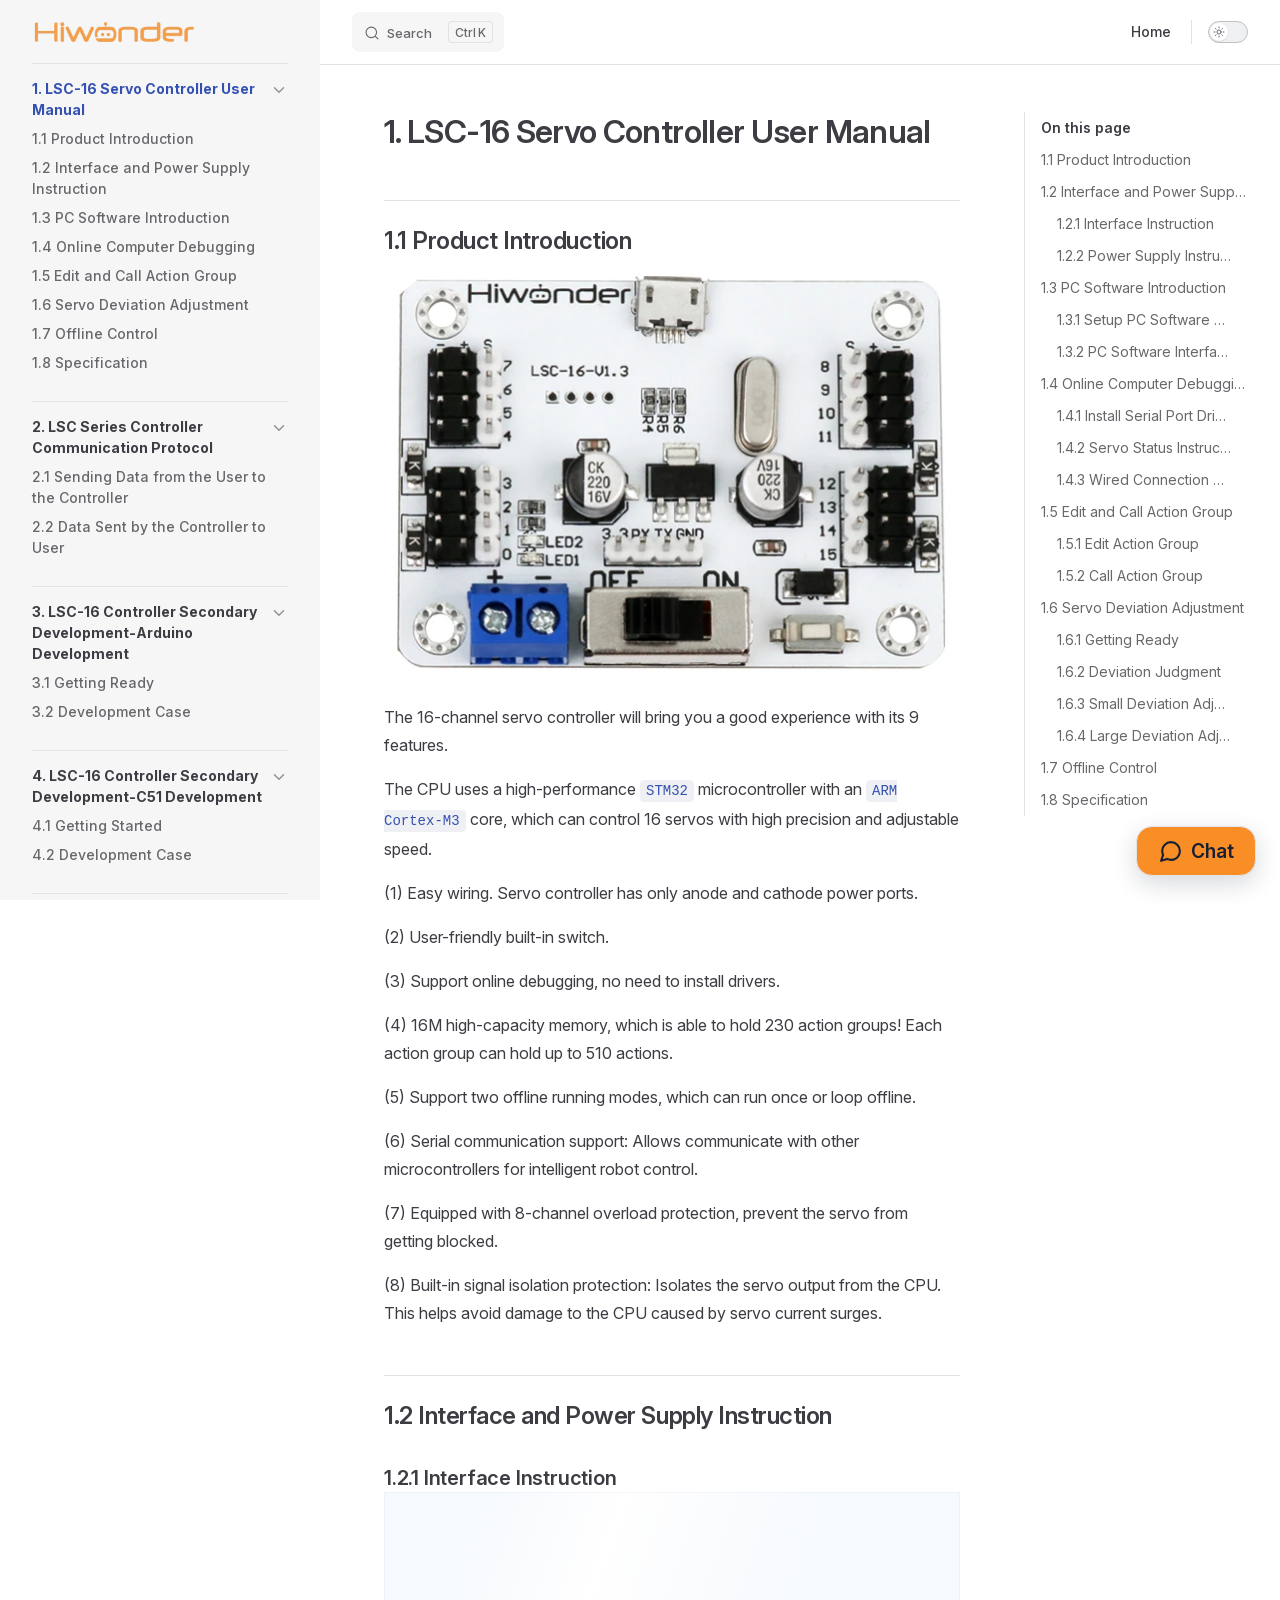
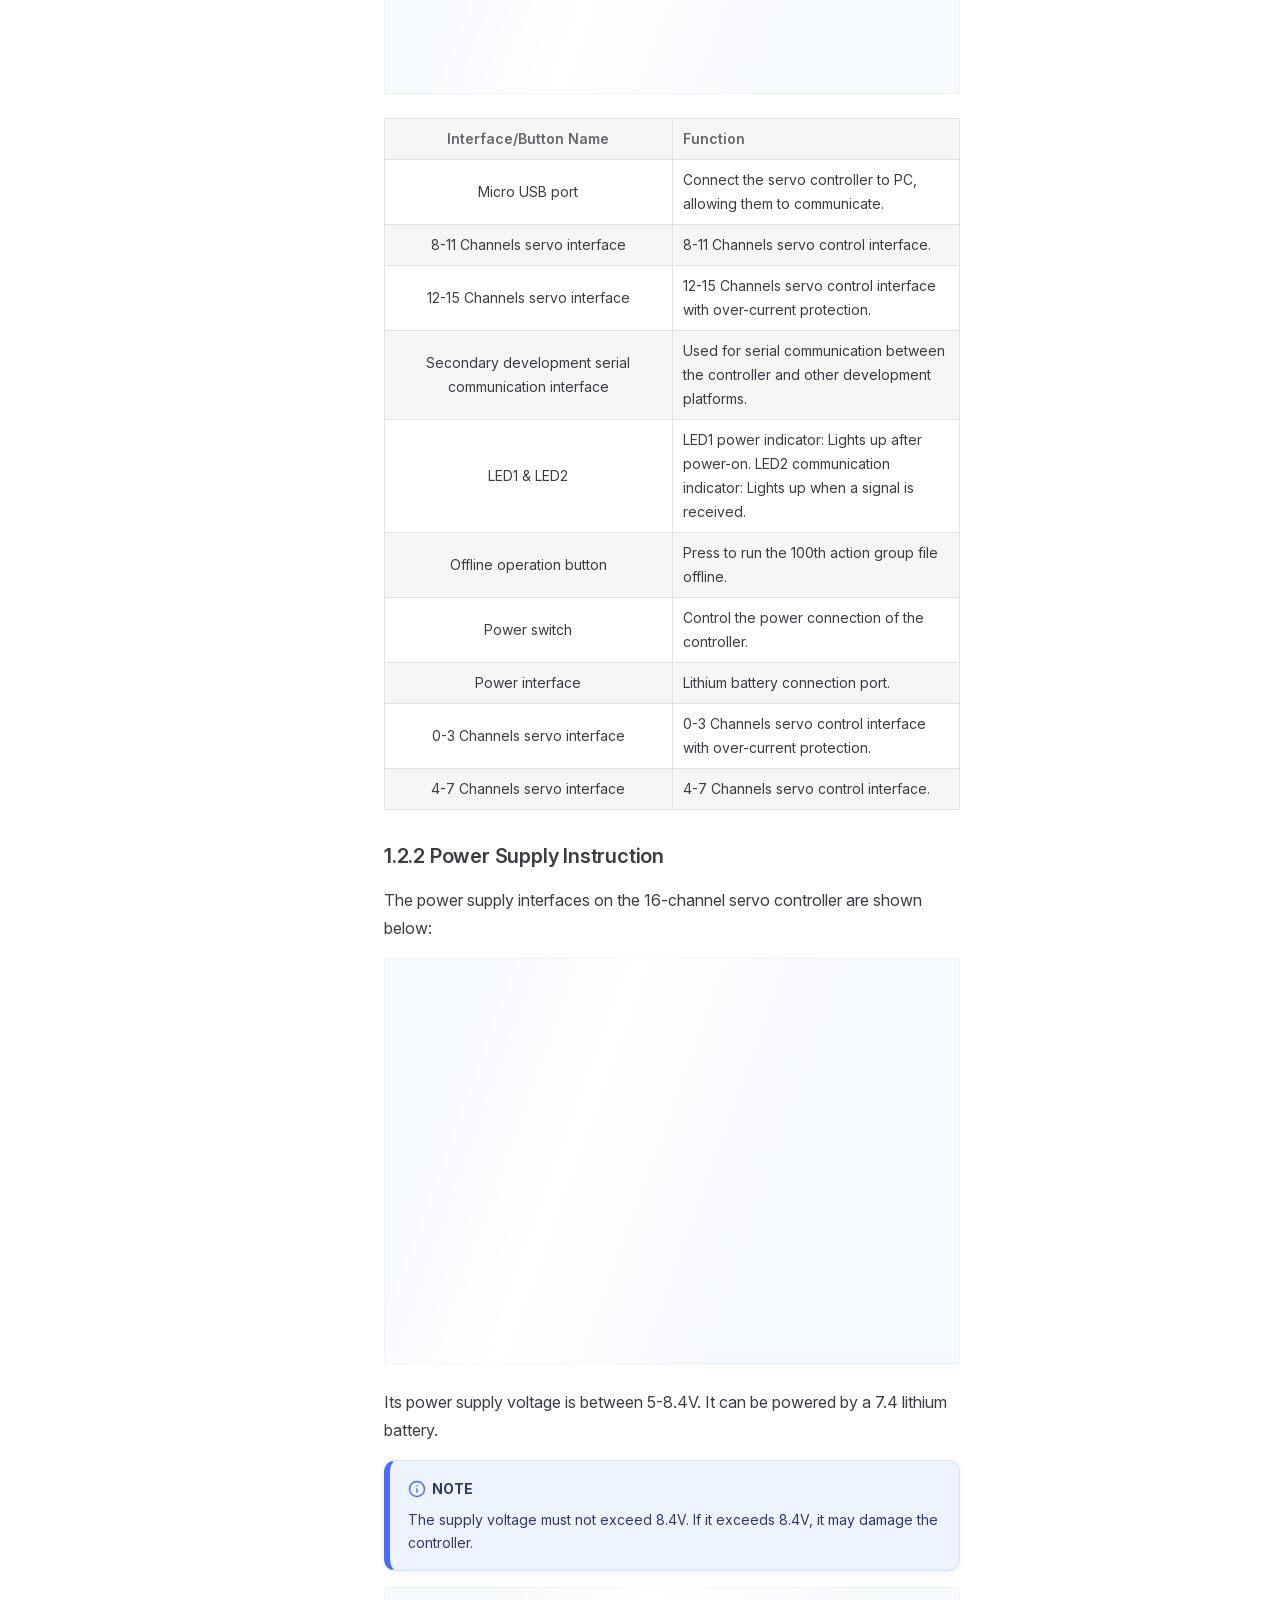
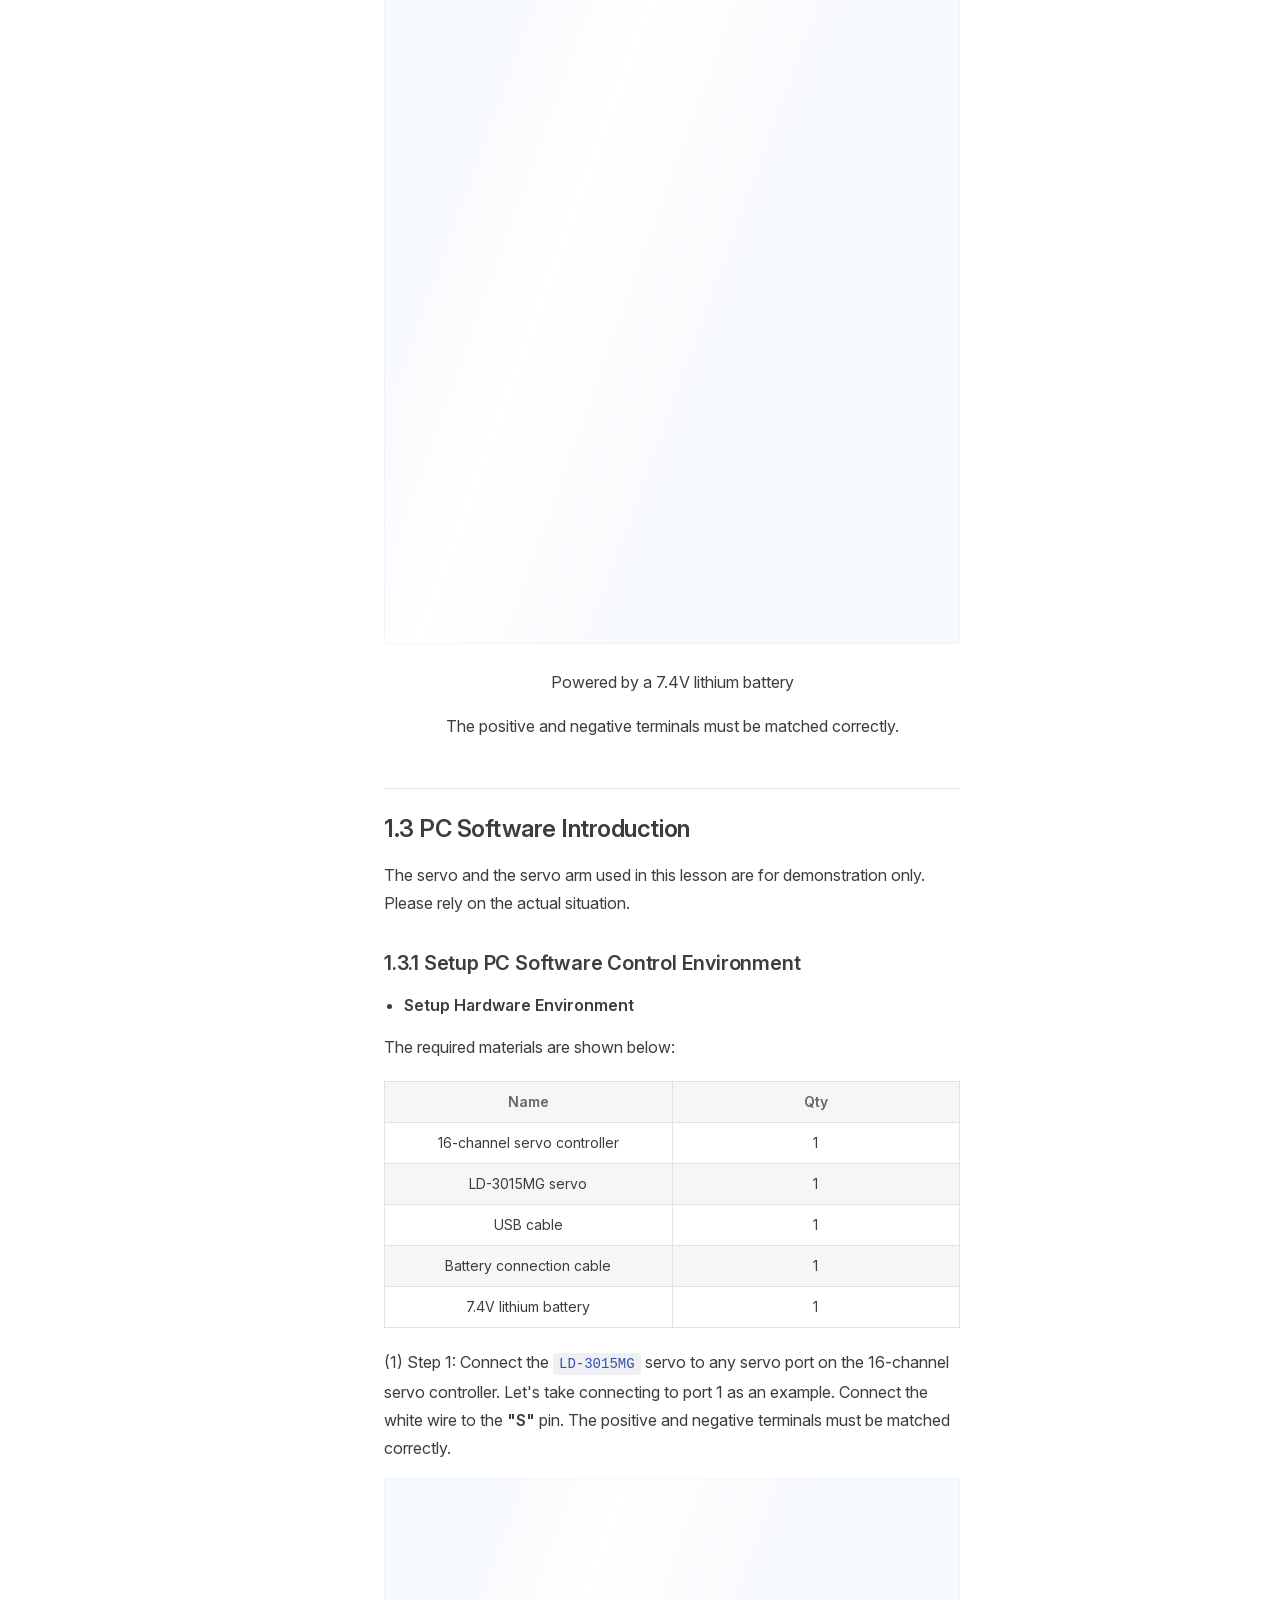
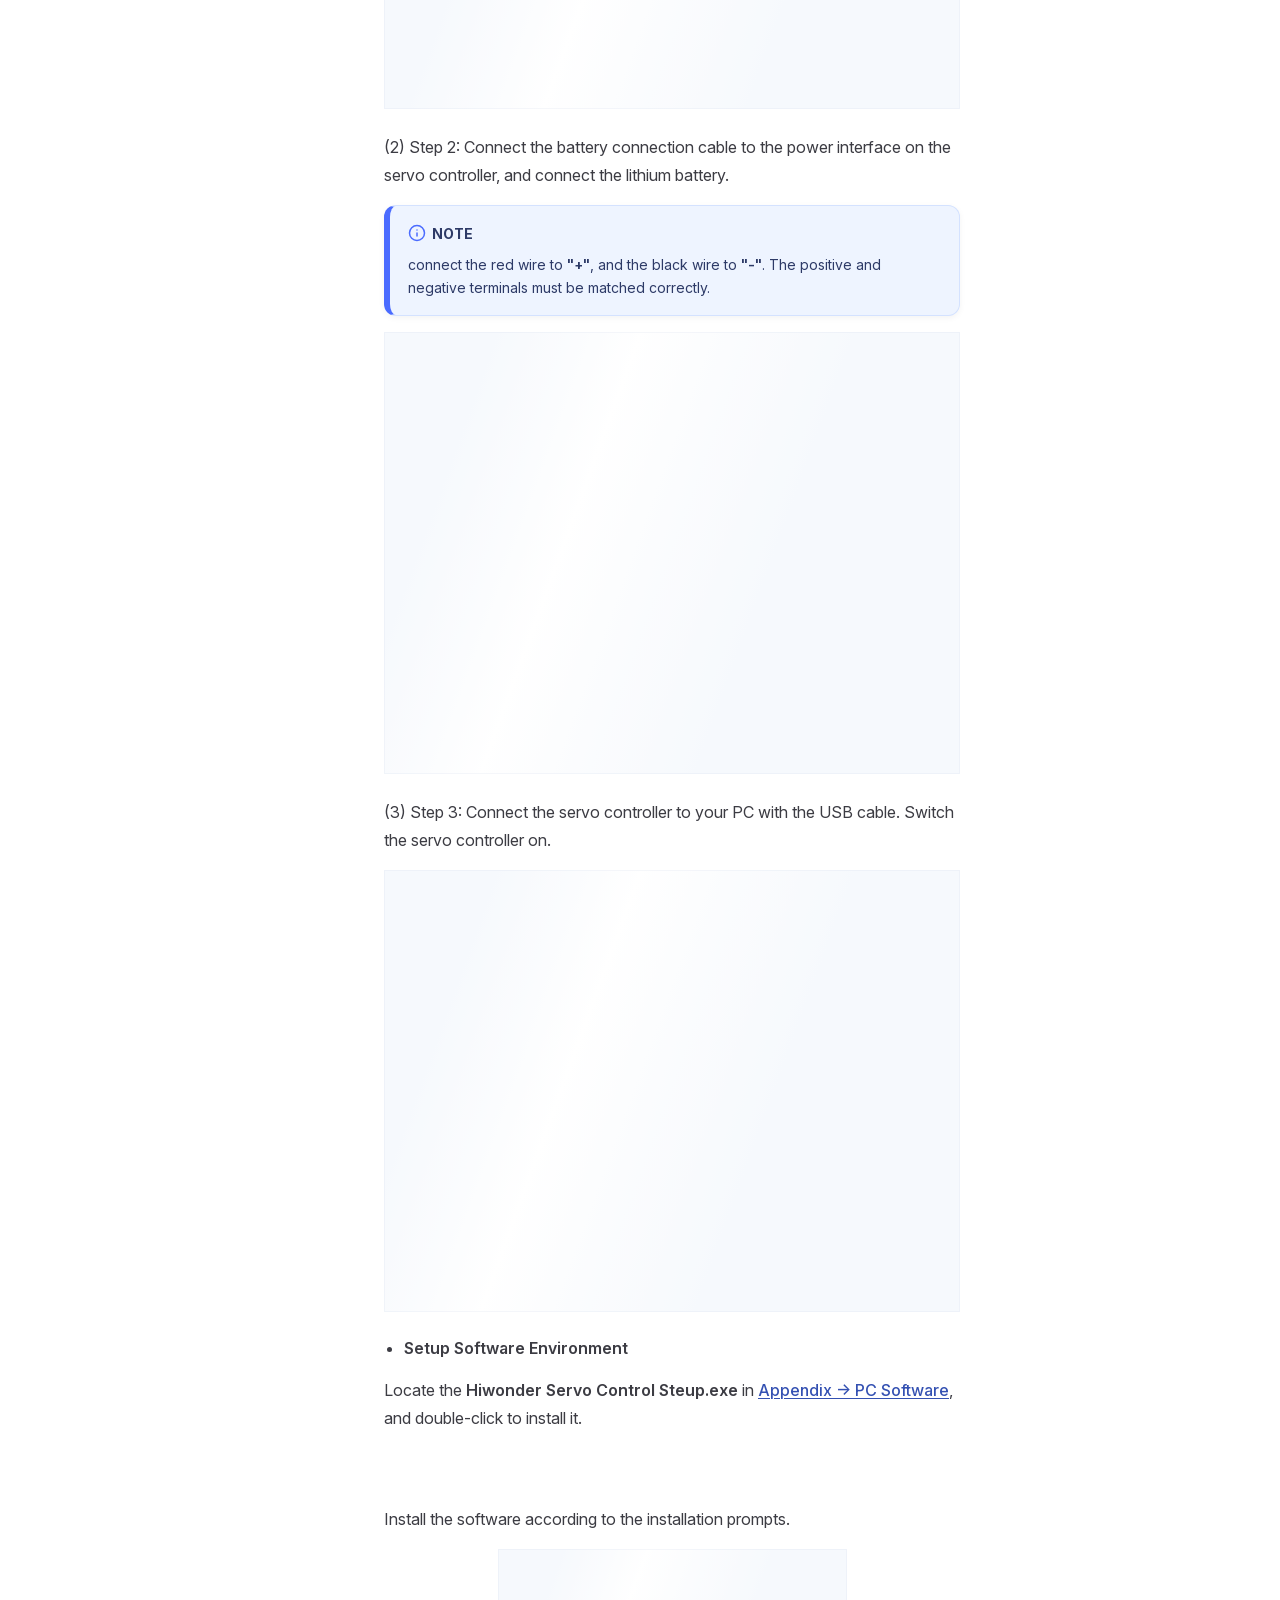
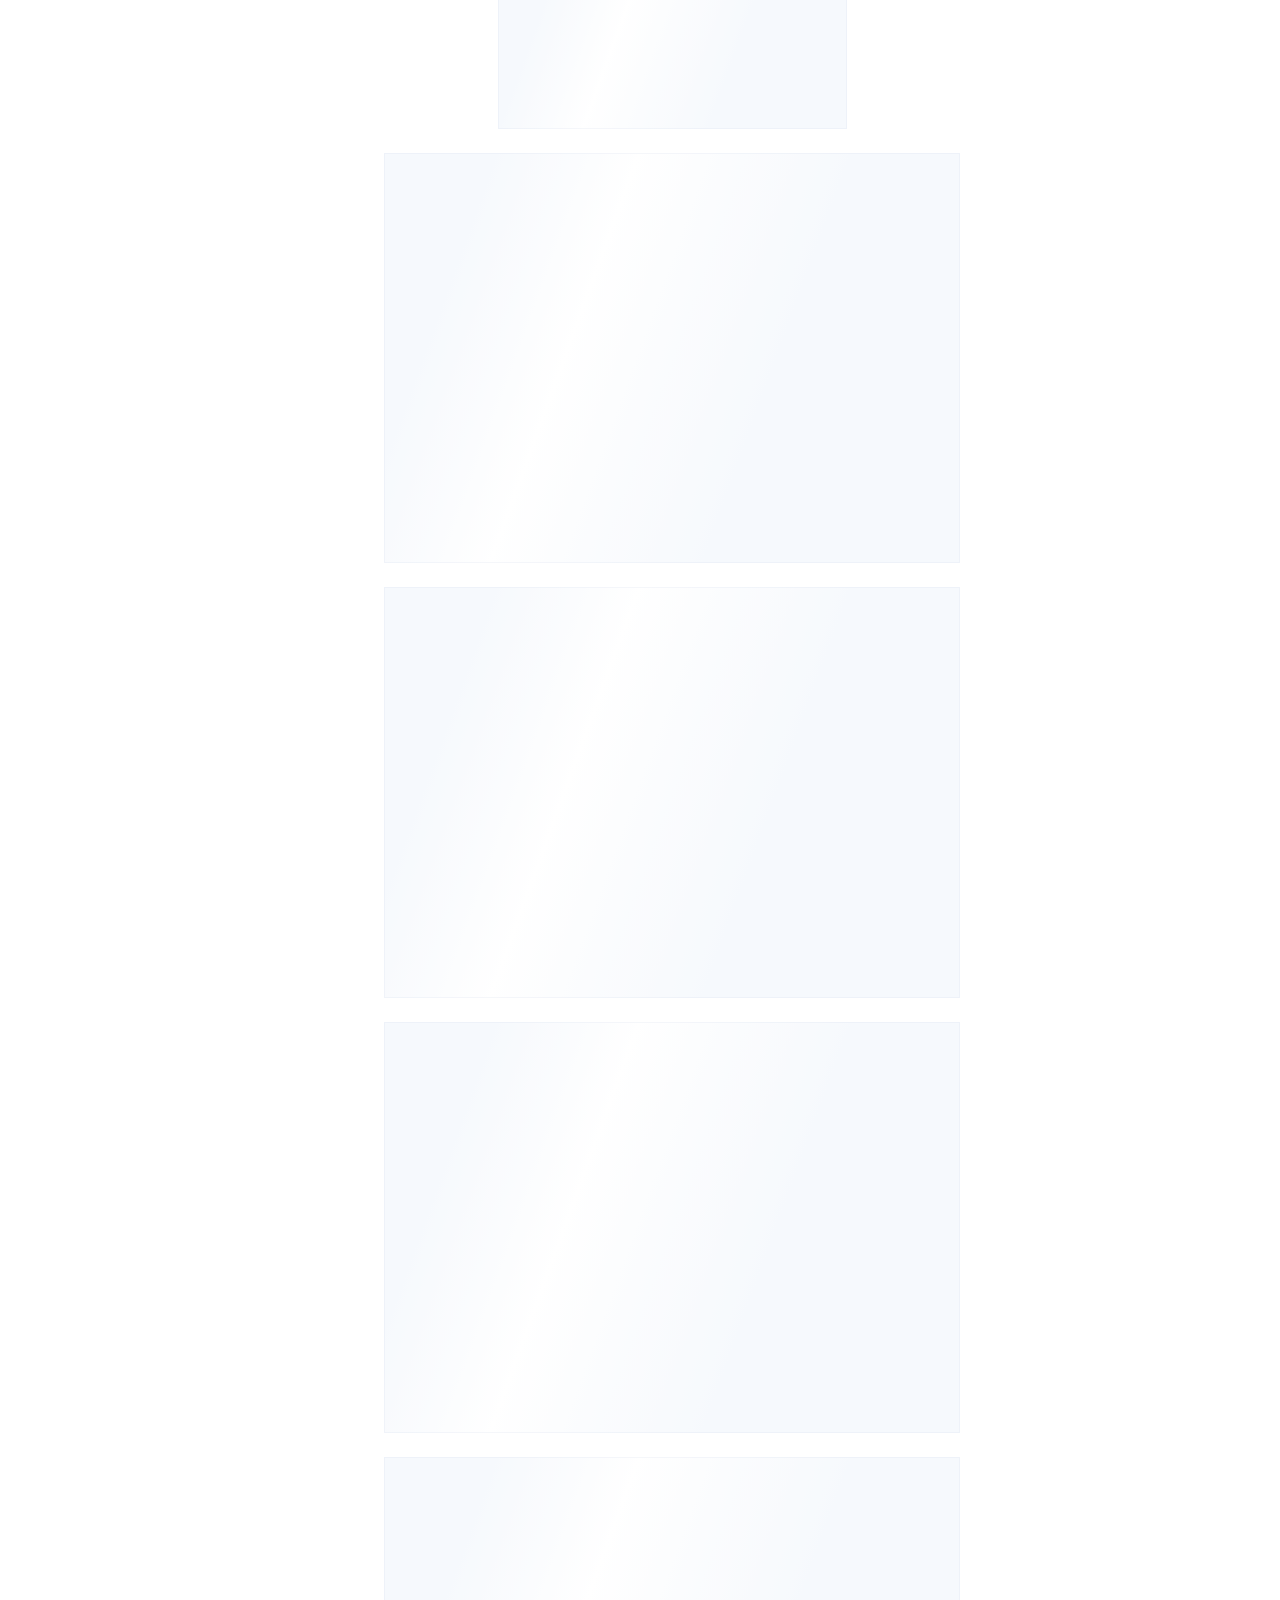
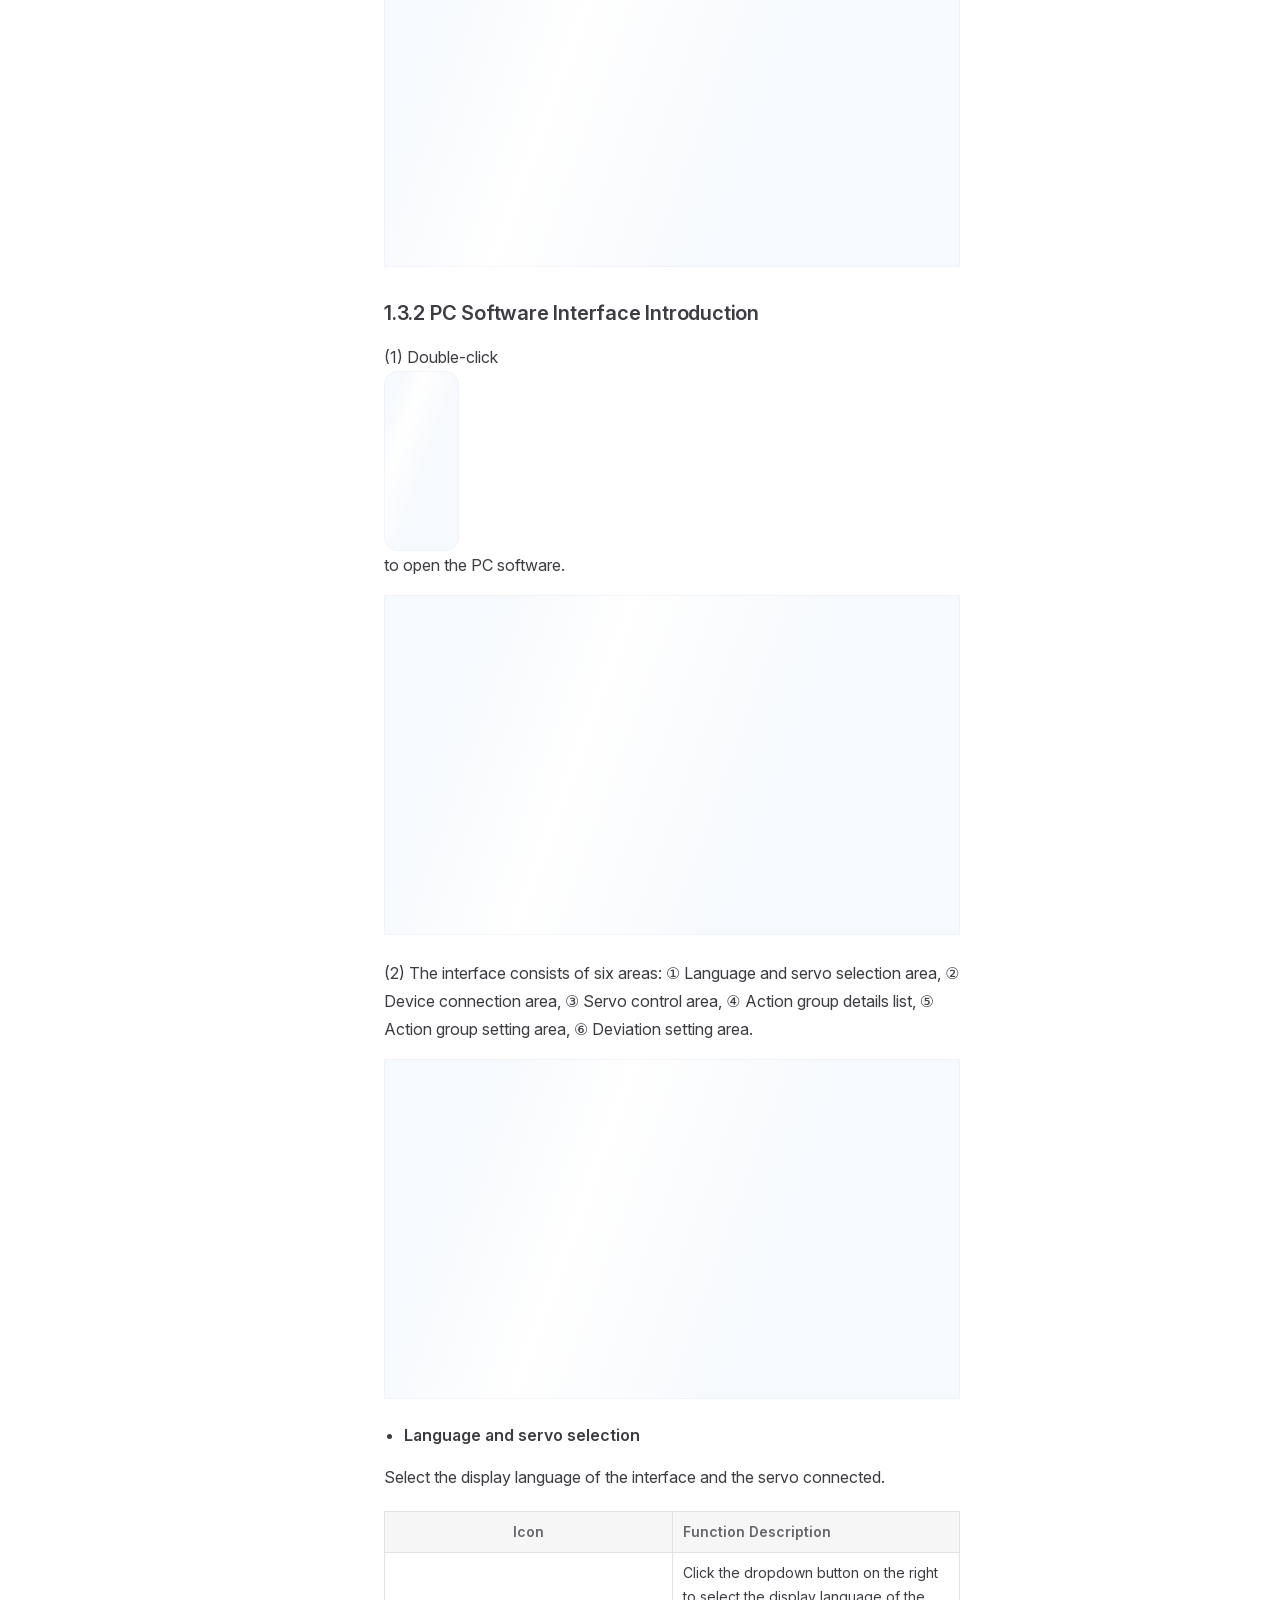
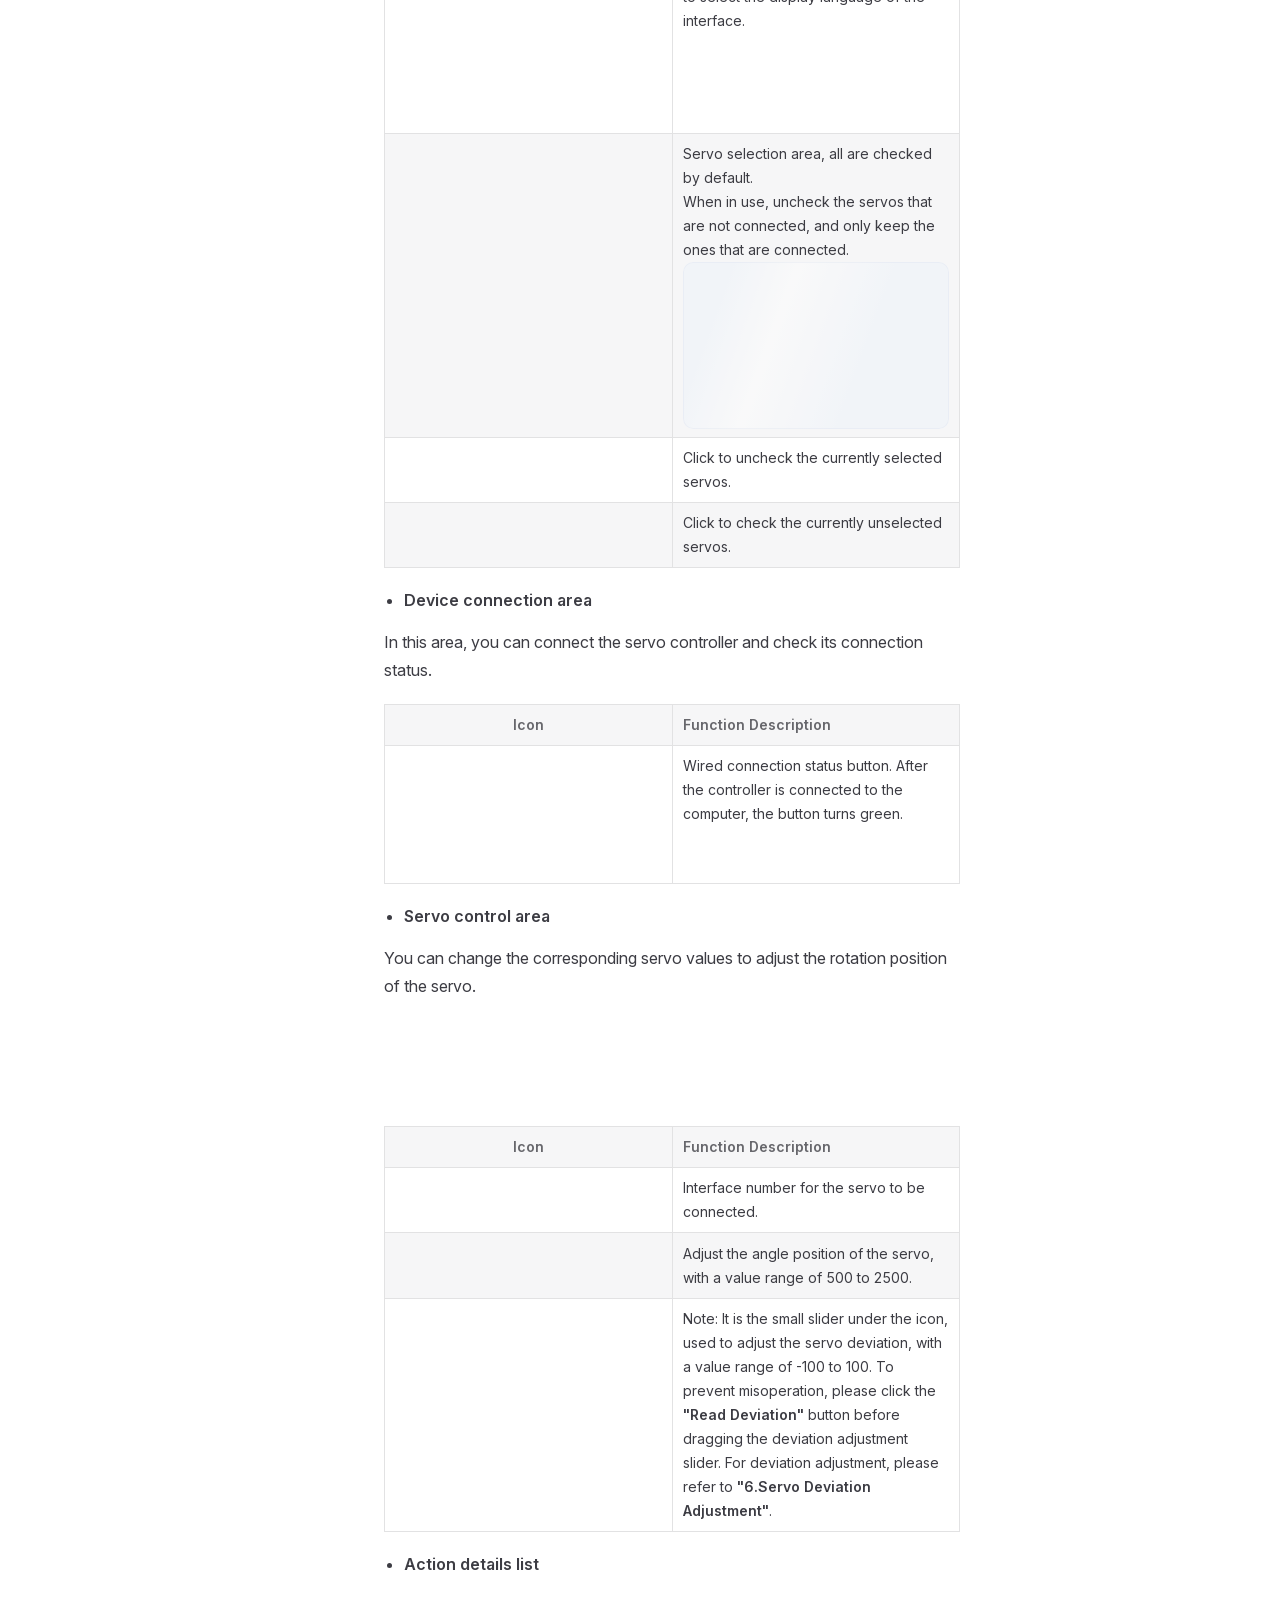
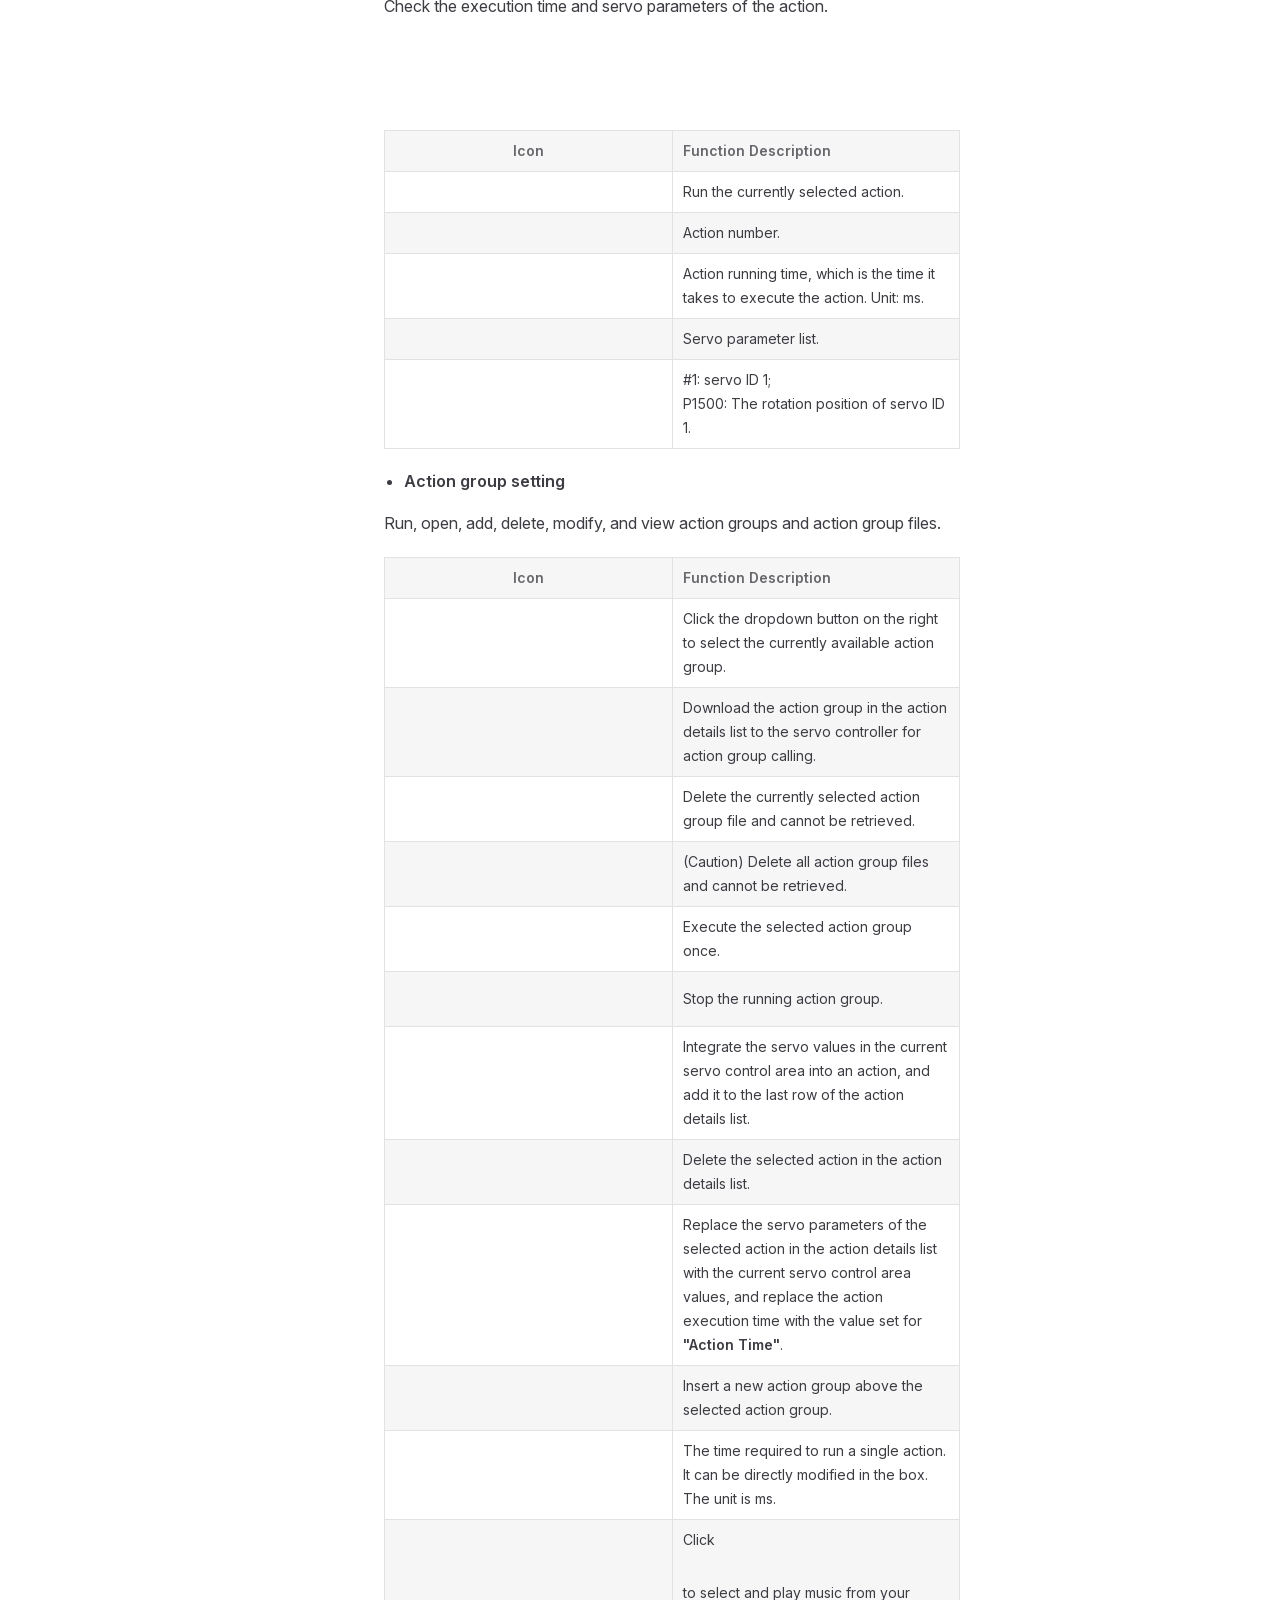
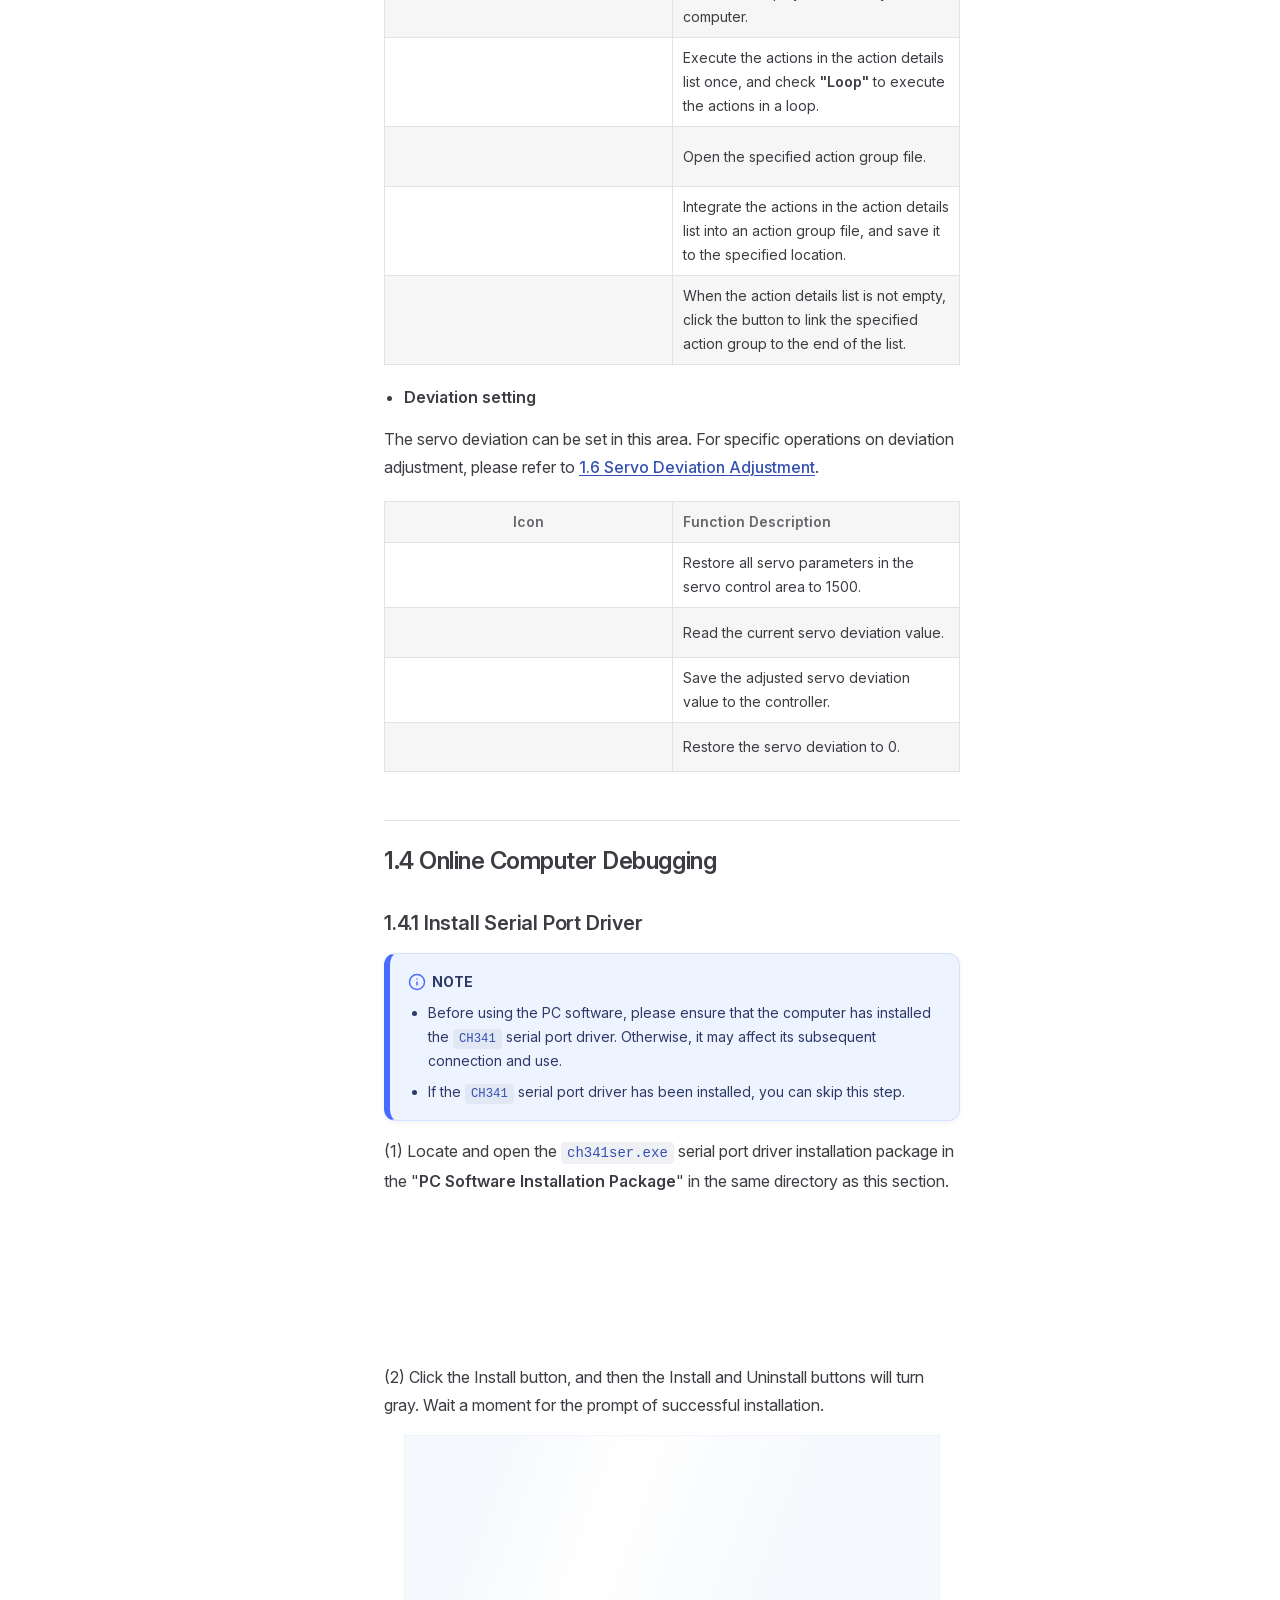
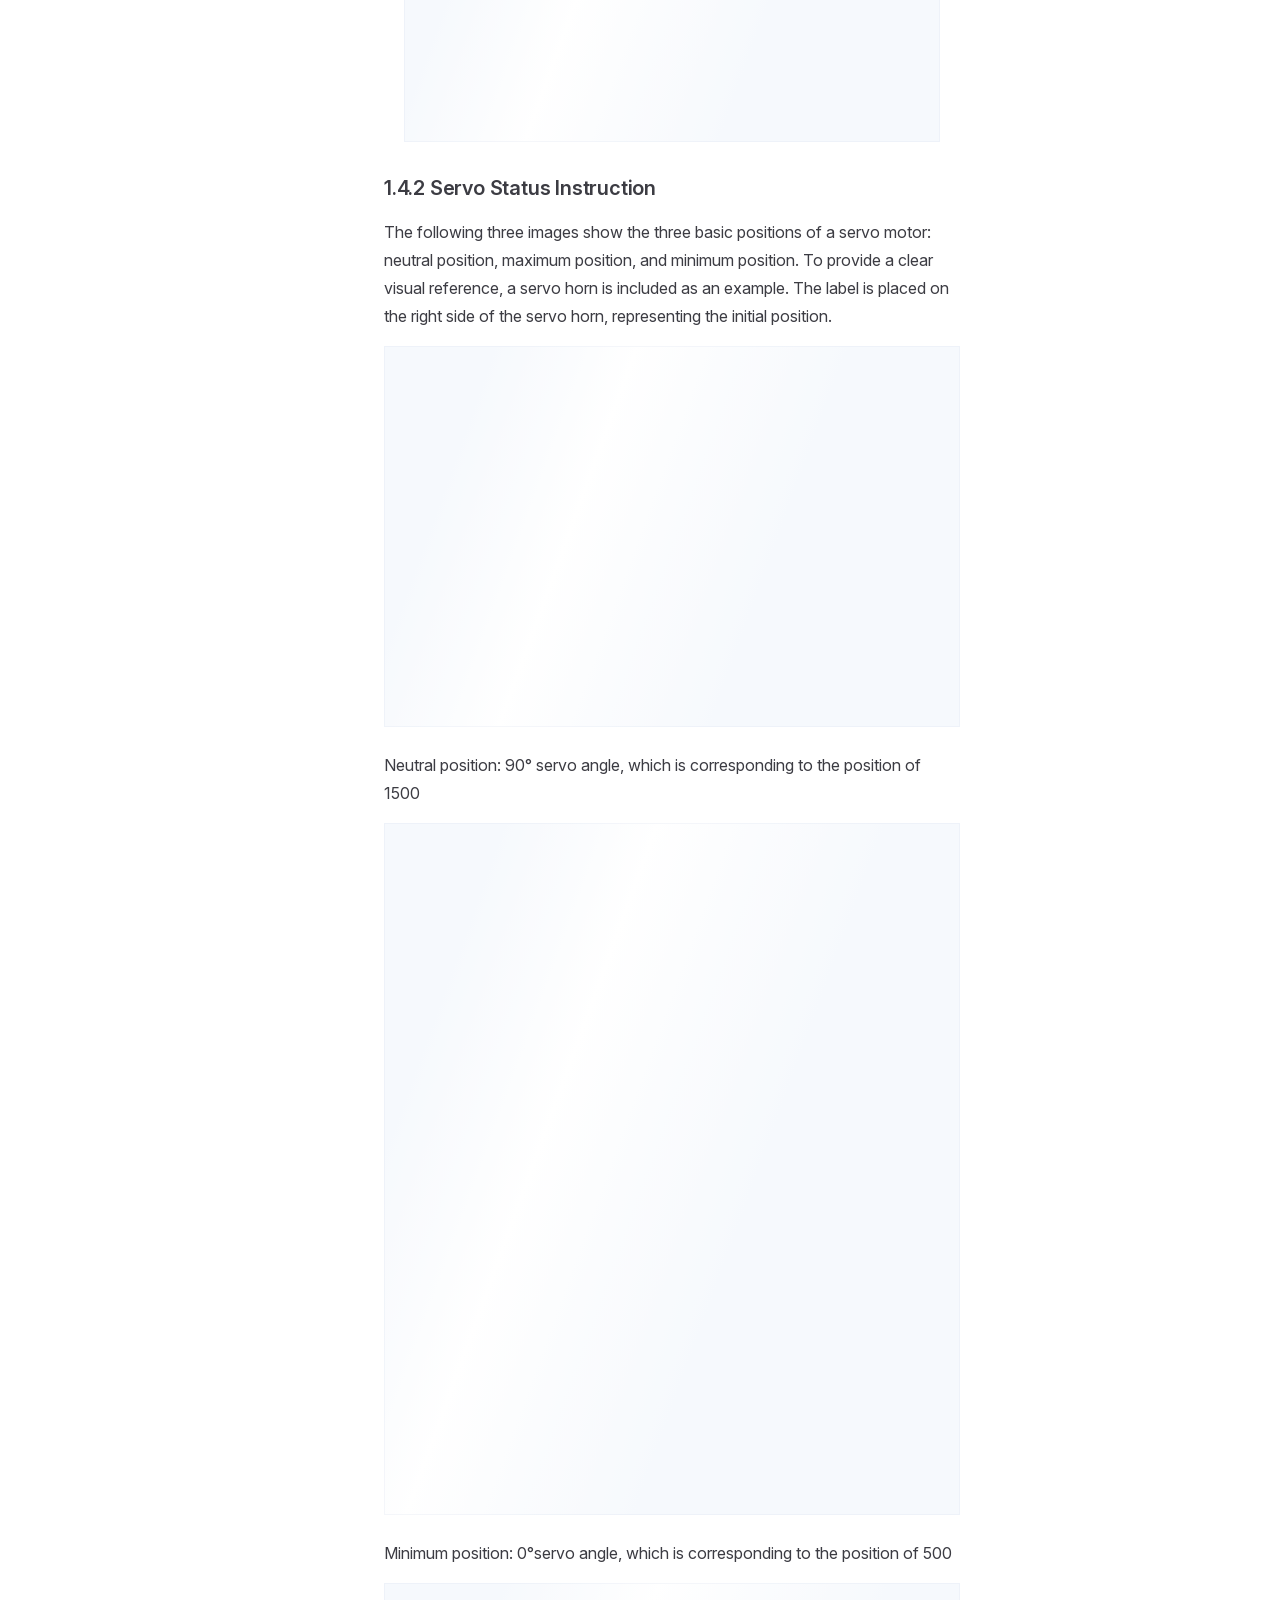
==== commit 5c41c0c2: "内容修改" ====
--- a/projects/16-Channel-Servo-Controller/en/latest/index.html
+++ b/projects/16-Channel-Servo-Controller/en/latest/index.html
@@ -9,9 +9,9 @@
     <link rel="preload stylesheet" href="/projects/16-Channel-Servo-Controller/en/latest/assets/style.CYewMA-t.css" as="style">
     <link rel="preload stylesheet" href="/projects/16-Channel-Servo-Controller/en/latest/vp-icons.css" as="style">
     
-    <script type="module" src="/projects/16-Channel-Servo-Controller/en/latest/assets/app.I400DJCo.js"></script>
+    <script type="module" src="/projects/16-Channel-Servo-Controller/en/latest/assets/app.CC8SfURX.js"></script>
     <link rel="preload" href="/projects/16-Channel-Servo-Controller/en/latest/assets/inter-roman-latin.Di8DUHzh.woff2" as="font" type="font/woff2" crossorigin="">
-    <link rel="modulepreload" href="/projects/16-Channel-Servo-Controller/en/latest/assets/chunks/theme.BIc4EsgL.js">
+    <link rel="modulepreload" href="/projects/16-Channel-Servo-Controller/en/latest/assets/chunks/theme.t7HLp058.js">
     <link rel="modulepreload" href="/projects/16-Channel-Servo-Controller/en/latest/assets/chunks/framework.Bfkc_1qh.js">
     <link rel="modulepreload" href="/projects/16-Channel-Servo-Controller/en/latest/assets/index.md.D8bpubMZ.lean.js">
     <link rel="icon" href="/projects/16-Channel-Servo-Controller/en/latest/favicon.ico">
@@ -20,7 +20,7 @@
   </head>
   <body>
     <div id="app"><!--[--><div class="page-redirect" style="text-align:center;padding:100px 20px;"><p>Redirecting to content page...</p><p><a href="/projects/16-Channel-Servo-Controller/en/latest/docs/1_User_Manual_formatted.html" target="_self">If you are not redirected automatically, click here</a></p></div><!--[--><!----><!--]--><!----><div class="feedback-widget"><!----><button class="feedback-widget__trigger" type="button" aria-expanded="false" aria-label="Open feedback form"><span class="feedback-widget__icon" aria-hidden="true"><svg viewBox="0 0 24 24" focusable="false"><path d="M21 11.5a8.4 8.4 0 0 1-.9 3.8 8.5 8.5 0 0 1-7.6 4.7 8.4 8.4 0 0 1-3.8-.9L3 21l1.9-5.7A8.4 8.4 0 0 1 4 11.5 8.5 8.5 0 0 1 12.5 3 8.5 8.5 0 0 1 21 11.5Z"></path></svg></span><span>Chat</span></button></div><!--]--></div>
-    <script>window.__VP_HASH_MAP__=JSON.parse("{\"docs_1_user_manual_formatted.md\":\"DKp596MX\",\"docs_2_communication_protocol.md\":\"DMksxtEr\",\"docs_3_arduino_development.md\":\"BTukRiRL\",\"docs_4_c51_development.md\":\"Ckt-kyR4\",\"docs_5_stm32_development.md\":\"DrhPo8V4\",\"docs_6_raspberry_pi_development.md\":\"DU-dhwuf\",\"docs_appendix.md\":\"BWitObVn\",\"docs_index.md\":\"Du96_49V\",\"index.md\":\"D8bpubMZ\"}");window.__VP_SITE_DATA__=JSON.parse("{\"lang\":\"en-US\",\"dir\":\"ltr\",\"title\":\"16-Channel-Servo-Controller Documentation\",\"description\":\"16-Channel-Servo-Controller documentation\",\"base\":\"/projects/16-Channel-Servo-Controller/en/latest/\",\"head\":[],\"router\":{\"prefetchLinks\":true},\"appearance\":true,\"themeConfig\":{\"siteTitle\":false,\"logo\":\"/e-logo.webp\",\"outline\":[2,3],\"search\":{\"provider\":\"local\",\"options\":{\"translations\":{\"button\":{\"buttonText\":\"Search\",\"buttonAriaLabel\":\"Search\"},\"modal\":{\"searchBox\":{\"resetButtonTitle\":\"Clear search query\",\"resetButtonAriaLabel\":\"Clear search query\",\"cancelButtonText\":\"Cancel\",\"cancelButtonAriaLabel\":\"Cancel\"},\"startScreen\":{\"recentSearchTitle\":\"Recent Searches\",\"noRecentSearchText\":\"No recent searches\",\"suggestedQueryTitle\":\"Suggested Queries\"},\"noResultsScreen\":{\"noResultsText\":\"No results found for\",\"suggestedQueryText\":\"You can try searching for\",\"reportMissingResultsText\":\"Have any queries?\",\"reportMissingResultsLinkText\":\"Report here\"},\"footer\":{\"selectText\":\"to select\",\"navigateText\":\"to navigate\",\"closeText\":\"to close\"}}}}},\"nav\":[{\"text\":\"Home\",\"link\":\"https://www.hiwonder.net/\",\"target\":\"_self\"}],\"sidebar\":[{\"text\":\"1. LSC-16 Servo Controller User Manual\",\"link\":\"/docs/1_User_Manual_formatted.html\",\"collapsed\":false,\"items\":[{\"text\":\"1.1 Product Introduction\",\"link\":\"/docs/1_User_Manual_formatted.html#_1-1-product-introduction\"},{\"text\":\"1.2 Interface and Power Supply Instruction\",\"link\":\"/docs/1_User_Manual_formatted.html#_1-2-interface-and-power-supply-instruction\"},{\"text\":\"1.3 PC Software Introduction\",\"link\":\"/docs/1_User_Manual_formatted.html#_1-3-pc-software-introduction\"},{\"text\":\"1.4 Online Computer Debugging\",\"link\":\"/docs/1_User_Manual_formatted.html#_1-4-online-computer-debugging\"},{\"text\":\"1.5 Edit and Call Action Group\",\"link\":\"/docs/1_User_Manual_formatted.html#_1-5-edit-and-call-action-group\"},{\"text\":\"1.6 Servo Deviation Adjustment\",\"link\":\"/docs/1_User_Manual_formatted.html#_1-6-servo-deviation-adjustment\"},{\"text\":\"1.7 Offline Control\",\"link\":\"/docs/1_User_Manual_formatted.html#_1-7-offline-control\"},{\"text\":\"1.8 Specification\",\"link\":\"/docs/1_User_Manual_formatted.html#_1-8-specification\"}]},{\"text\":\"2. LSC Series Controller Communication Protocol\",\"link\":\"/docs/2_Communication_Protocol.html\",\"collapsed\":false,\"items\":[{\"text\":\"2.1 Sending Data from the User to the Controller\",\"link\":\"/docs/2_Communication_Protocol.html#_2-1-sending-data-from-the-user-to-the-controller\"},{\"text\":\"2.2 Data Sent by the Controller to User\",\"link\":\"/docs/2_Communication_Protocol.html#_2-2-data-sent-by-the-controller-to-user\"}]},{\"text\":\"3. LSC-16 Controller Secondary Development-Arduino Development\",\"link\":\"/docs/3_Arduino_Development.html\",\"collapsed\":false,\"items\":[{\"text\":\"3.1 Getting Ready\",\"link\":\"/docs/3_Arduino_Development.html#_3-1-getting-ready\"},{\"text\":\"3.2 Development Case\",\"link\":\"/docs/3_Arduino_Development.html#_3-2-development-case\"}]},{\"text\":\"4. LSC-16 Controller Secondary Development-C51 Development\",\"link\":\"/docs/4_C51_Development.html\",\"collapsed\":false,\"items\":[{\"text\":\"4.1 Getting Started\",\"link\":\"/docs/4_C51_Development.html#_4-1-getting-started\"},{\"text\":\"4.2 Development Case\",\"link\":\"/docs/4_C51_Development.html#_4-2-development-case\"}]},{\"text\":\"5. LSC-16 Controller Secondary Development-STM32 Development\",\"link\":\"/docs/5_STM32_Development.html\",\"collapsed\":false,\"items\":[{\"text\":\"5.1 Getting Ready\",\"link\":\"/docs/5_STM32_Development.html#_5-1-getting-ready\"},{\"text\":\"5.2 Development Case\",\"link\":\"/docs/5_STM32_Development.html#_5-2-development-case\"}]},{\"text\":\"6. LSC-16 Controller Secondary Development-Raspberry Pi Development\",\"link\":\"/docs/6_Raspberry_Pi_Development.html\",\"collapsed\":false,\"items\":[{\"text\":\"6.1 Getting Started\",\"link\":\"/docs/6_Raspberry_Pi_Development.html#_6-1-getting-started\"},{\"text\":\"6.2 Development Case\",\"link\":\"/docs/6_Raspberry_Pi_Development.html#_6-2-development-case\"}]},{\"text\":\"Appendix\",\"link\":\"/docs/Appendix.html\",\"collapsed\":false,\"items\":[]}]},\"locales\":{},\"scrollOffset\":134,\"cleanUrls\":false}");</script>
+    <script>window.__VP_HASH_MAP__=JSON.parse("{\"docs_1_user_manual_formatted.md\":\"DKp596MX\",\"docs_2_communication_protocol.md\":\"DMksxtEr\",\"docs_3_arduino_development.md\":\"BTukRiRL\",\"docs_4_c51_development.md\":\"Ckt-kyR4\",\"docs_5_stm32_development.md\":\"DrhPo8V4\",\"docs_6_raspberry_pi_development.md\":\"DU-dhwuf\",\"docs_appendix.md\":\"DSupfdSG\",\"docs_index.md\":\"Du96_49V\",\"index.md\":\"D8bpubMZ\"}");window.__VP_SITE_DATA__=JSON.parse("{\"lang\":\"en-US\",\"dir\":\"ltr\",\"title\":\"16-Channel-Servo-Controller Documentation\",\"description\":\"16-Channel-Servo-Controller documentation\",\"base\":\"/projects/16-Channel-Servo-Controller/en/latest/\",\"head\":[],\"router\":{\"prefetchLinks\":true},\"appearance\":true,\"themeConfig\":{\"siteTitle\":false,\"logo\":\"/e-logo.webp\",\"outline\":[2,3],\"search\":{\"provider\":\"local\",\"options\":{\"translations\":{\"button\":{\"buttonText\":\"Search\",\"buttonAriaLabel\":\"Search\"},\"modal\":{\"searchBox\":{\"resetButtonTitle\":\"Clear search query\",\"resetButtonAriaLabel\":\"Clear search query\",\"cancelButtonText\":\"Cancel\",\"cancelButtonAriaLabel\":\"Cancel\"},\"startScreen\":{\"recentSearchTitle\":\"Recent Searches\",\"noRecentSearchText\":\"No recent searches\",\"suggestedQueryTitle\":\"Suggested Queries\"},\"noResultsScreen\":{\"noResultsText\":\"No results found for\",\"suggestedQueryText\":\"You can try searching for\",\"reportMissingResultsText\":\"Have any queries?\",\"reportMissingResultsLinkText\":\"Report here\"},\"footer\":{\"selectText\":\"to select\",\"navigateText\":\"to navigate\",\"closeText\":\"to close\"}}}}},\"nav\":[{\"text\":\"Home\",\"link\":\"https://www.hiwonder.net/\",\"target\":\"_self\"}],\"sidebar\":[{\"text\":\"1. LSC-16 Servo Controller User Manual\",\"link\":\"/docs/1_User_Manual_formatted.html\",\"collapsed\":false,\"items\":[{\"text\":\"1.1 Product Introduction\",\"link\":\"/docs/1_User_Manual_formatted.html#_1-1-product-introduction\"},{\"text\":\"1.2 Interface and Power Supply Instruction\",\"link\":\"/docs/1_User_Manual_formatted.html#_1-2-interface-and-power-supply-instruction\"},{\"text\":\"1.3 PC Software Introduction\",\"link\":\"/docs/1_User_Manual_formatted.html#_1-3-pc-software-introduction\"},{\"text\":\"1.4 Online Computer Debugging\",\"link\":\"/docs/1_User_Manual_formatted.html#_1-4-online-computer-debugging\"},{\"text\":\"1.5 Edit and Call Action Group\",\"link\":\"/docs/1_User_Manual_formatted.html#_1-5-edit-and-call-action-group\"},{\"text\":\"1.6 Servo Deviation Adjustment\",\"link\":\"/docs/1_User_Manual_formatted.html#_1-6-servo-deviation-adjustment\"},{\"text\":\"1.7 Offline Control\",\"link\":\"/docs/1_User_Manual_formatted.html#_1-7-offline-control\"},{\"text\":\"1.8 Specification\",\"link\":\"/docs/1_User_Manual_formatted.html#_1-8-specification\"}]},{\"text\":\"2. LSC Series Controller Communication Protocol\",\"link\":\"/docs/2_Communication_Protocol.html\",\"collapsed\":false,\"items\":[{\"text\":\"2.1 Sending Data from the User to the Controller\",\"link\":\"/docs/2_Communication_Protocol.html#_2-1-sending-data-from-the-user-to-the-controller\"},{\"text\":\"2.2 Data Sent by the Controller to User\",\"link\":\"/docs/2_Communication_Protocol.html#_2-2-data-sent-by-the-controller-to-user\"}]},{\"text\":\"3. LSC-16 Controller Secondary Development-Arduino Development\",\"link\":\"/docs/3_Arduino_Development.html\",\"collapsed\":false,\"items\":[{\"text\":\"3.1 Getting Ready\",\"link\":\"/docs/3_Arduino_Development.html#_3-1-getting-ready\"},{\"text\":\"3.2 Development Case\",\"link\":\"/docs/3_Arduino_Development.html#_3-2-development-case\"}]},{\"text\":\"4. LSC-16 Controller Secondary Development-C51 Development\",\"link\":\"/docs/4_C51_Development.html\",\"collapsed\":false,\"items\":[{\"text\":\"4.1 Getting Started\",\"link\":\"/docs/4_C51_Development.html#_4-1-getting-started\"},{\"text\":\"4.2 Development Case\",\"link\":\"/docs/4_C51_Development.html#_4-2-development-case\"}]},{\"text\":\"5. LSC-16 Controller Secondary Development-STM32 Development\",\"link\":\"/docs/5_STM32_Development.html\",\"collapsed\":false,\"items\":[{\"text\":\"5.1 Getting Ready\",\"link\":\"/docs/5_STM32_Development.html#_5-1-getting-ready\"},{\"text\":\"5.2 Development Case\",\"link\":\"/docs/5_STM32_Development.html#_5-2-development-case\"}]},{\"text\":\"6. LSC-16 Controller Secondary Development-Raspberry Pi Development\",\"link\":\"/docs/6_Raspberry_Pi_Development.html\",\"collapsed\":false,\"items\":[{\"text\":\"6.1 Getting Started\",\"link\":\"/docs/6_Raspberry_Pi_Development.html#_6-1-getting-started\"},{\"text\":\"6.2 Development Case\",\"link\":\"/docs/6_Raspberry_Pi_Development.html#_6-2-development-case\"}]},{\"text\":\"Appendix\",\"link\":\"/docs/Appendix.html\",\"collapsed\":false,\"items\":[]}]},\"locales\":{},\"scrollOffset\":134,\"cleanUrls\":false}");</script>
     
   </body>
 </html>
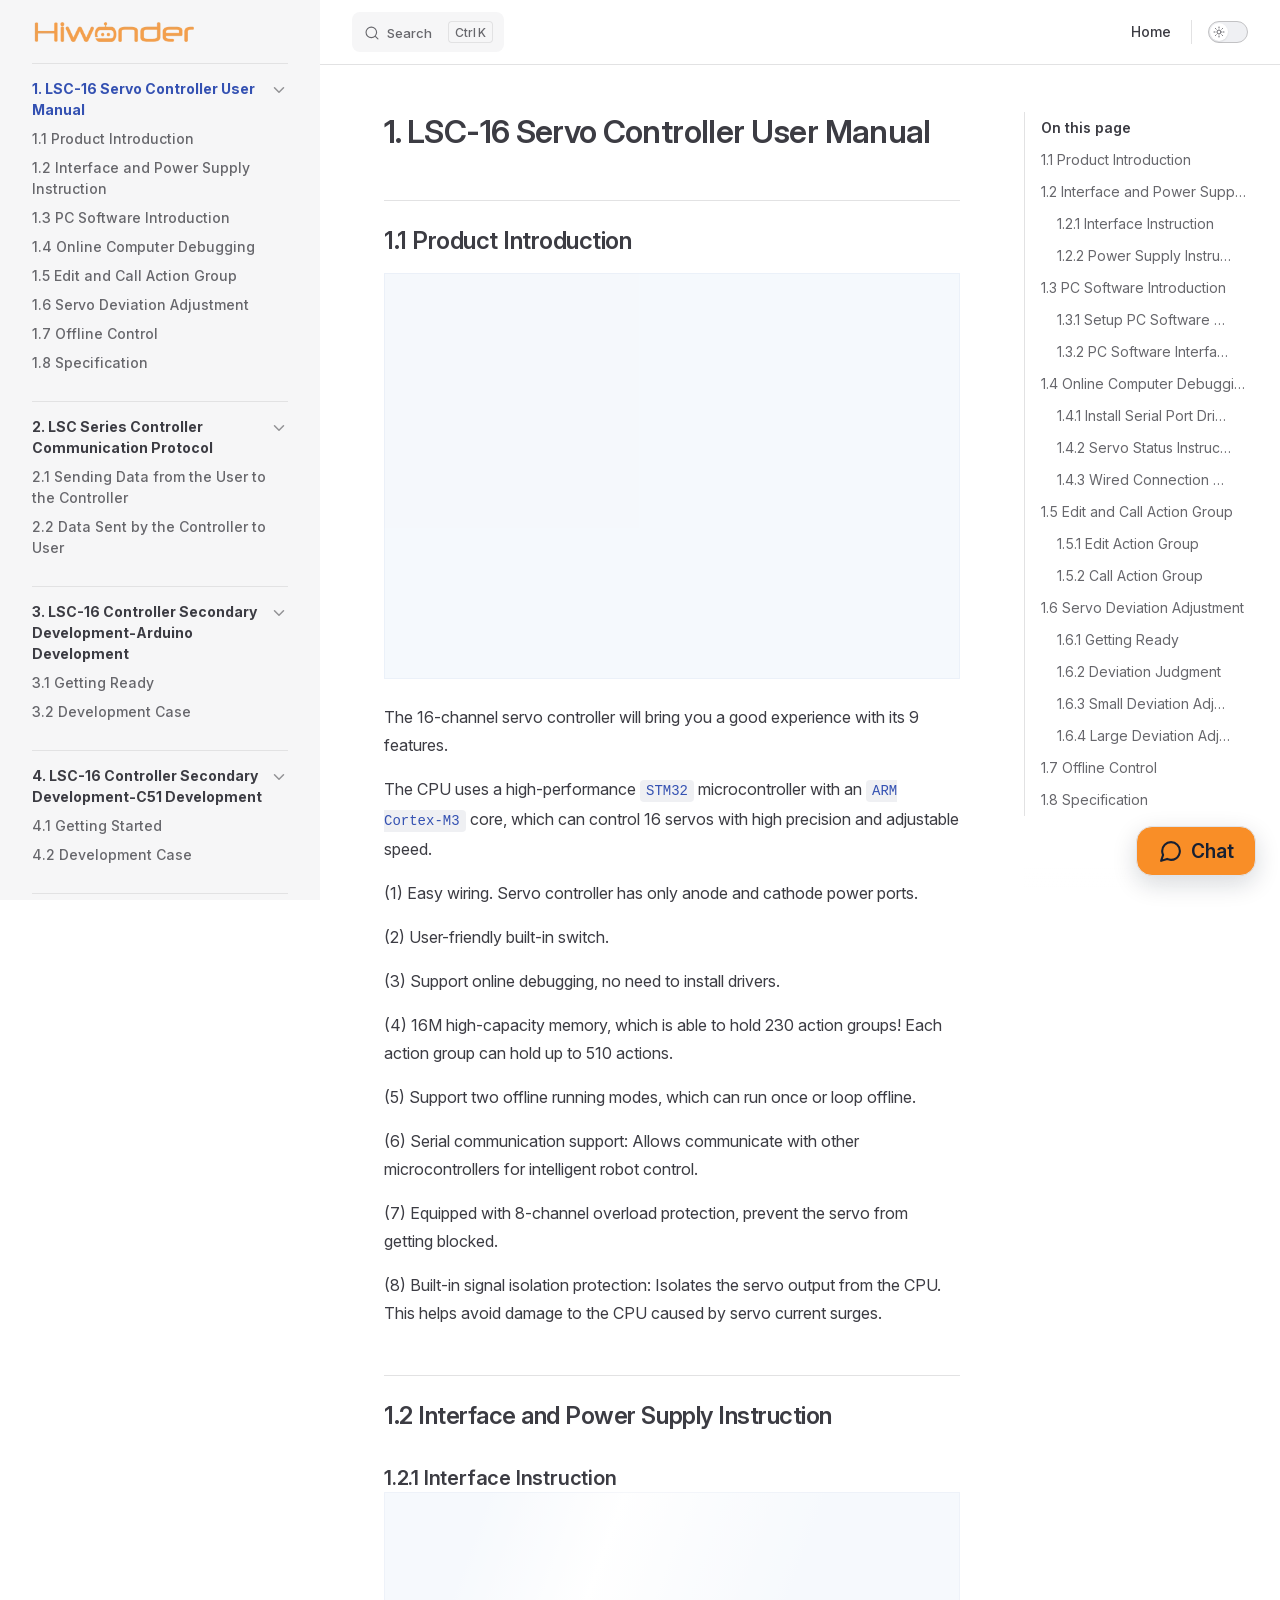
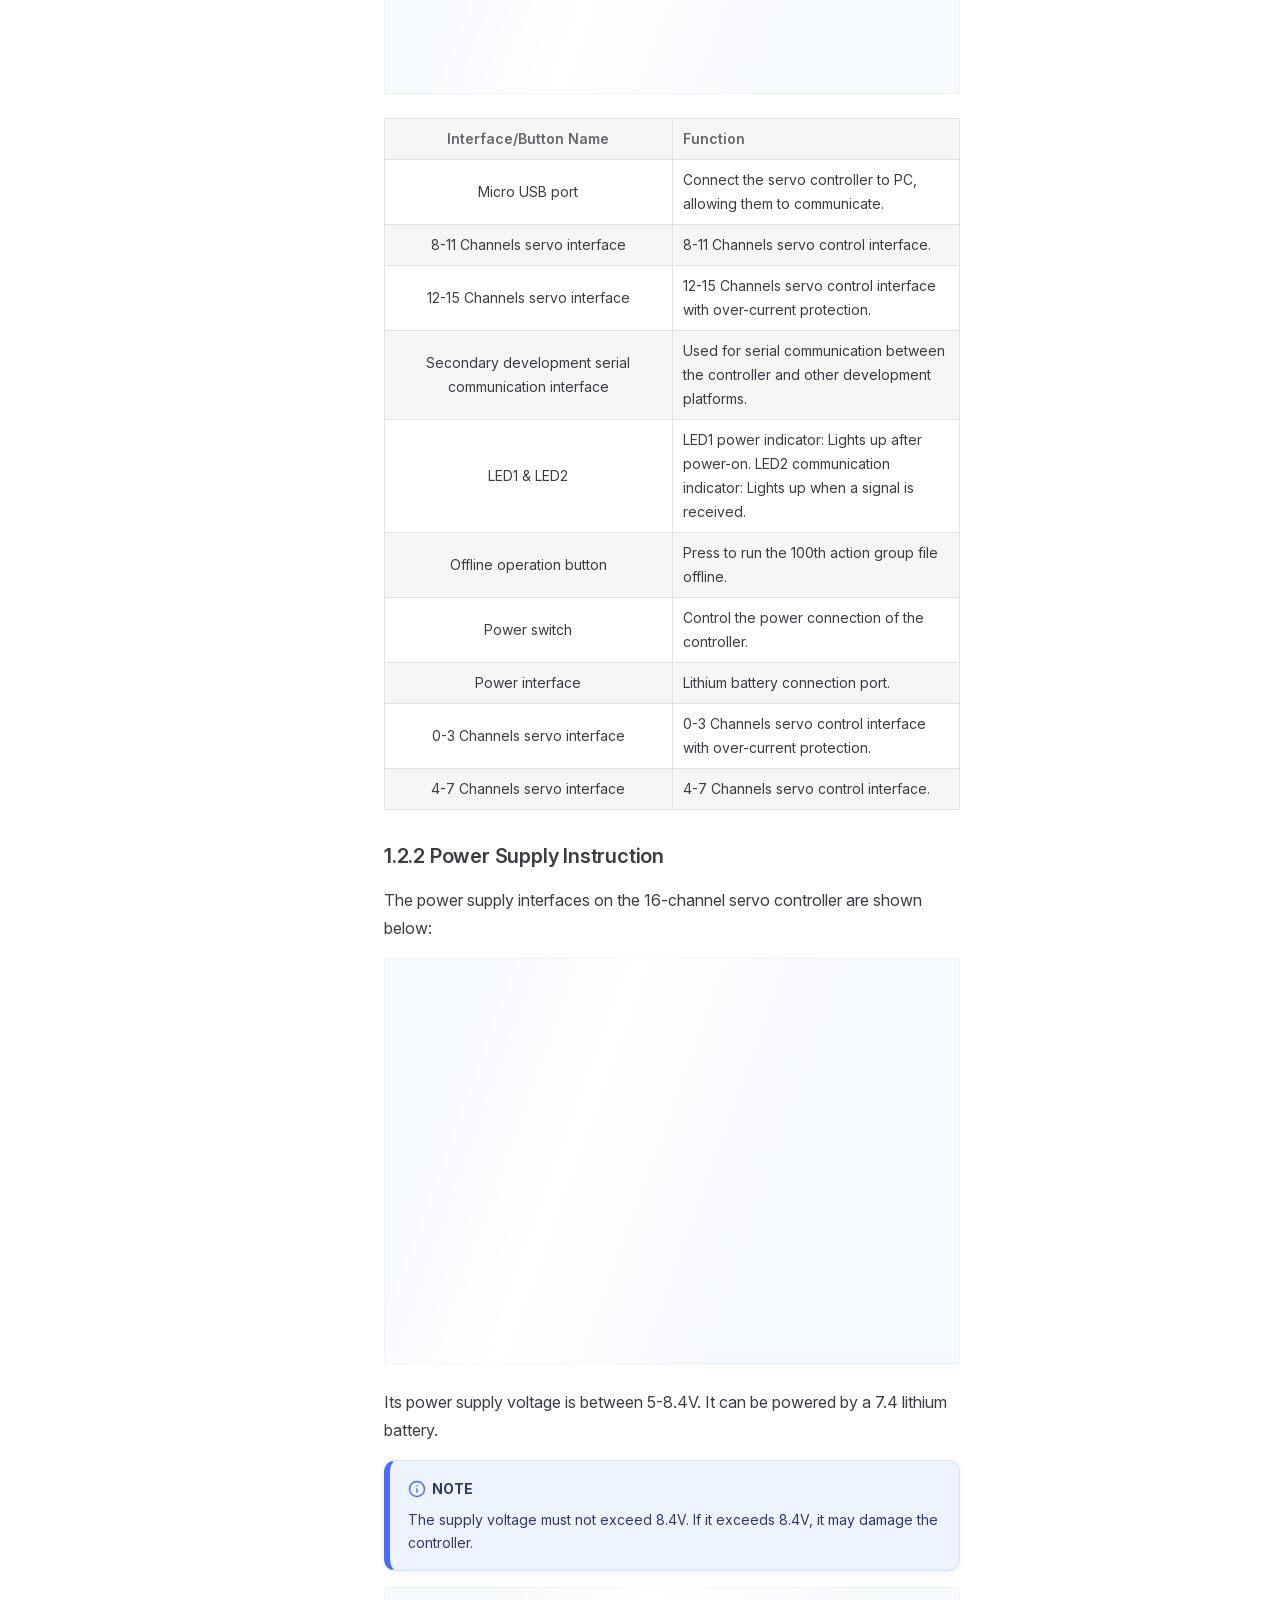
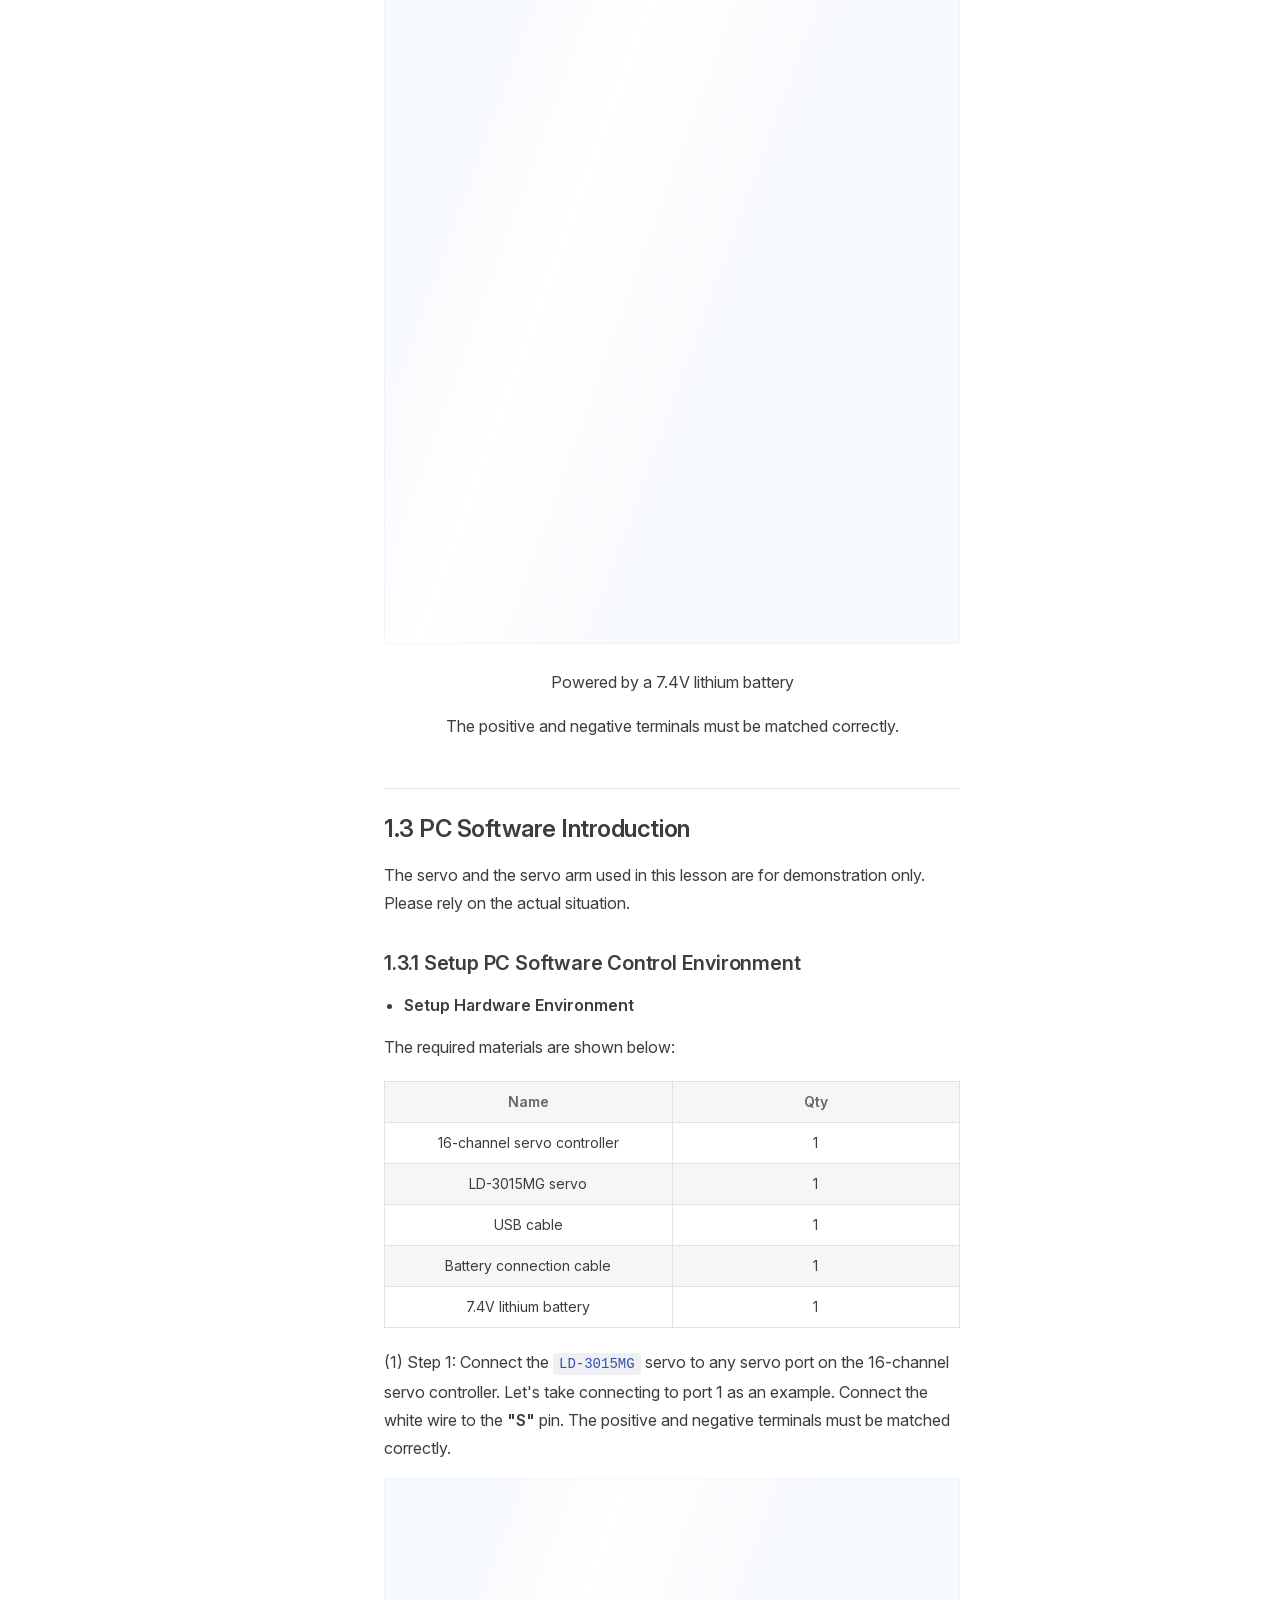
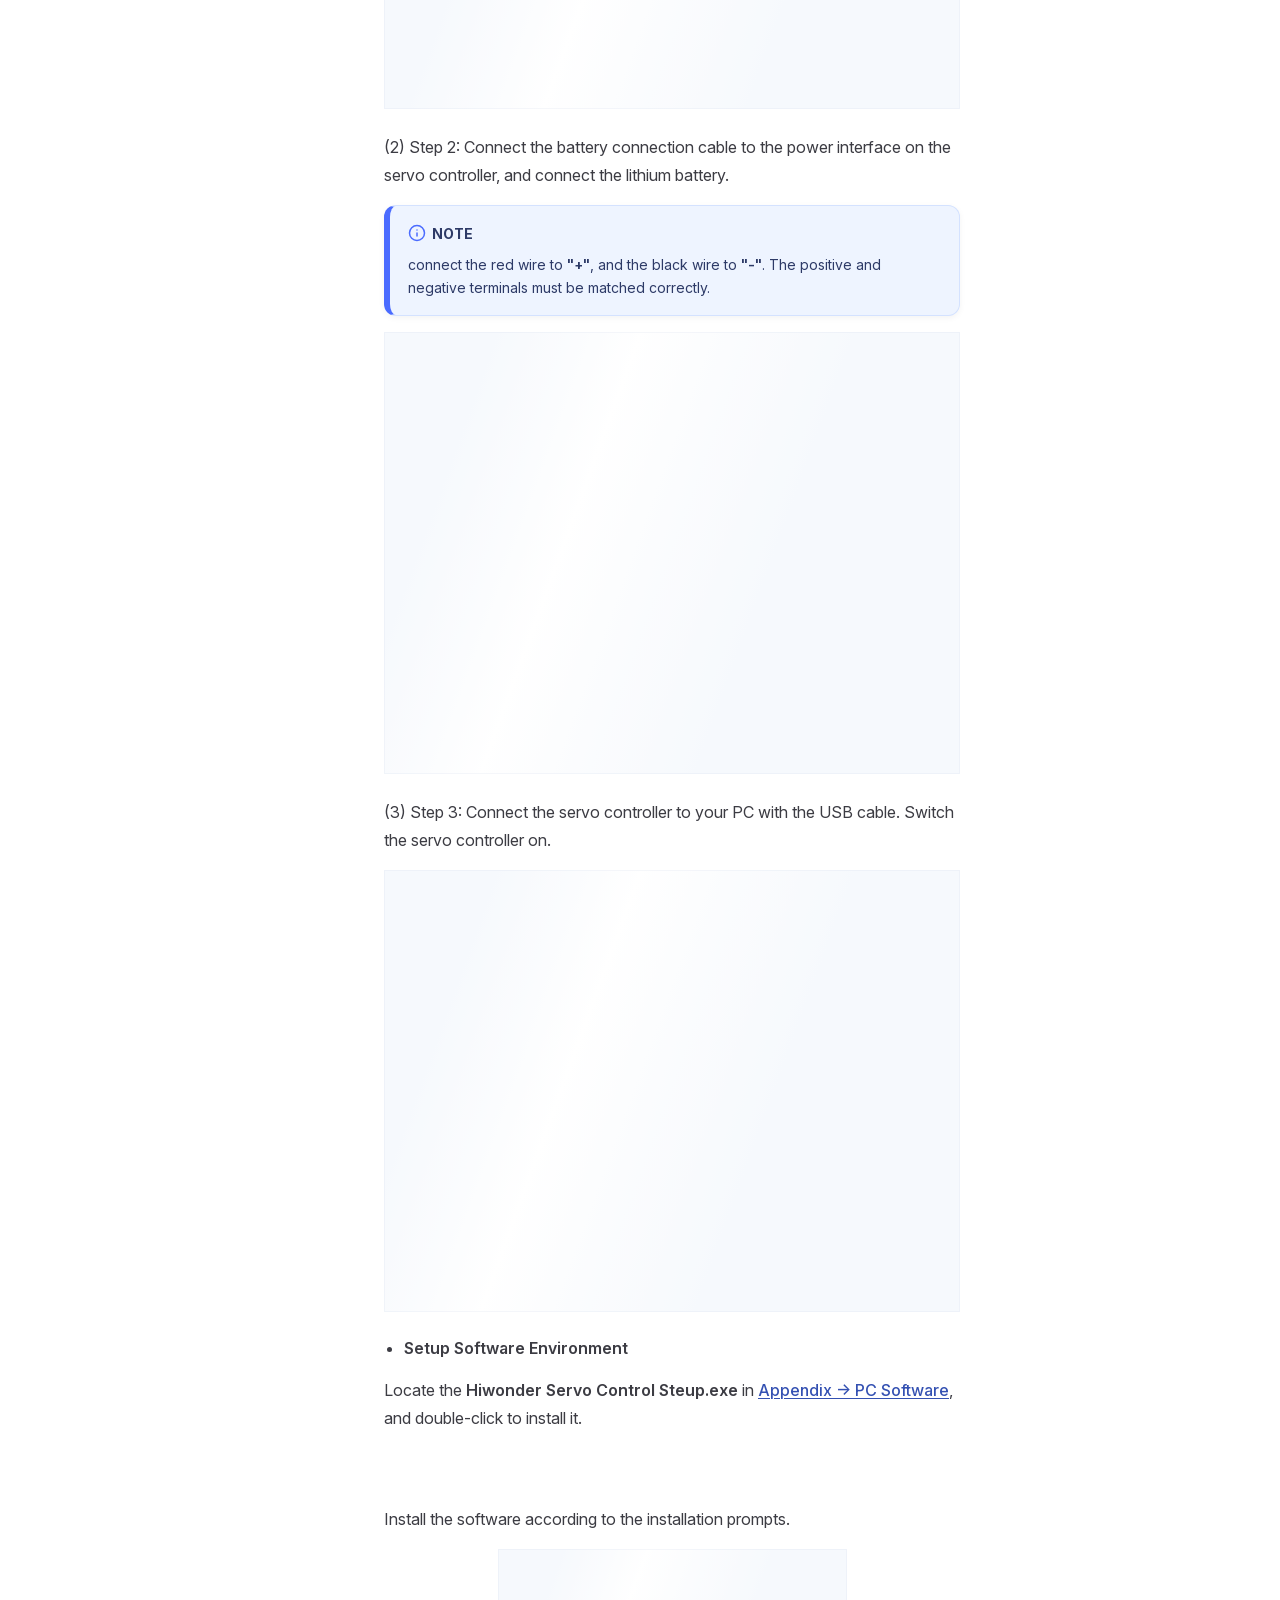
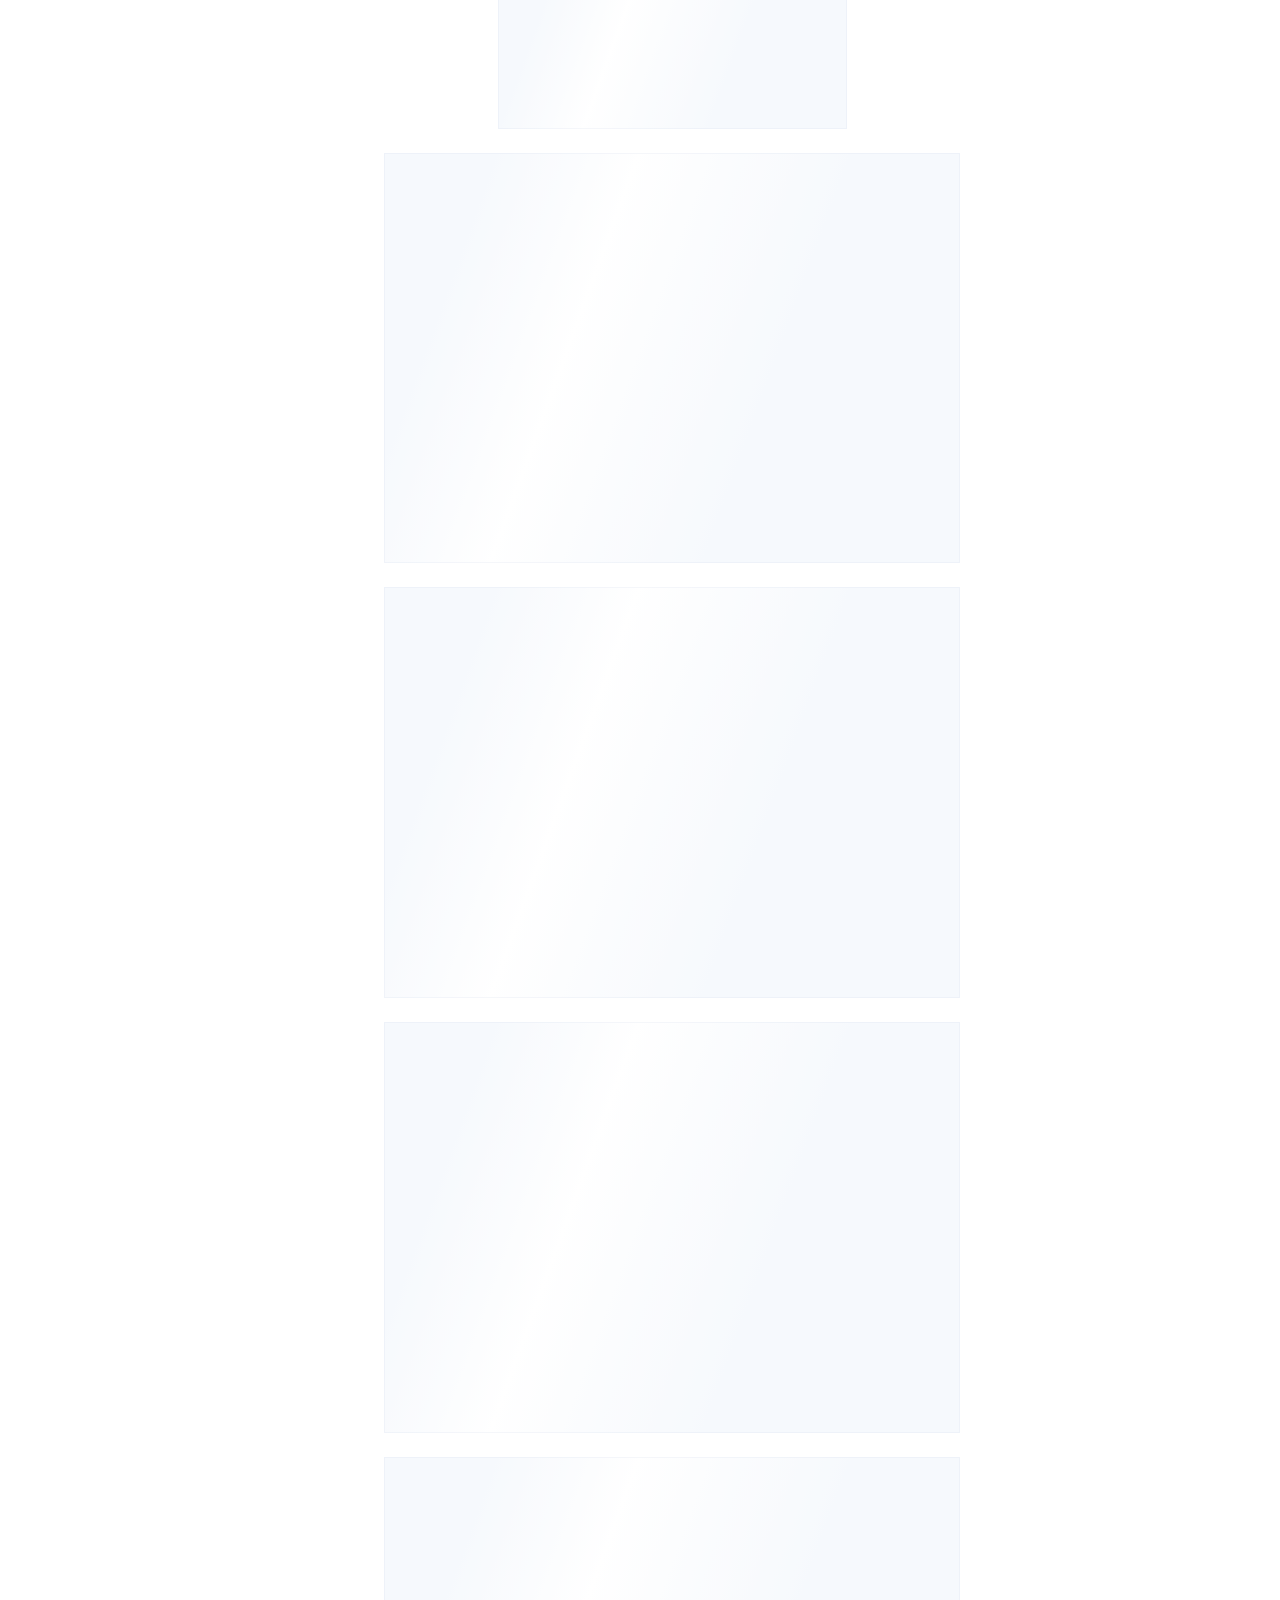
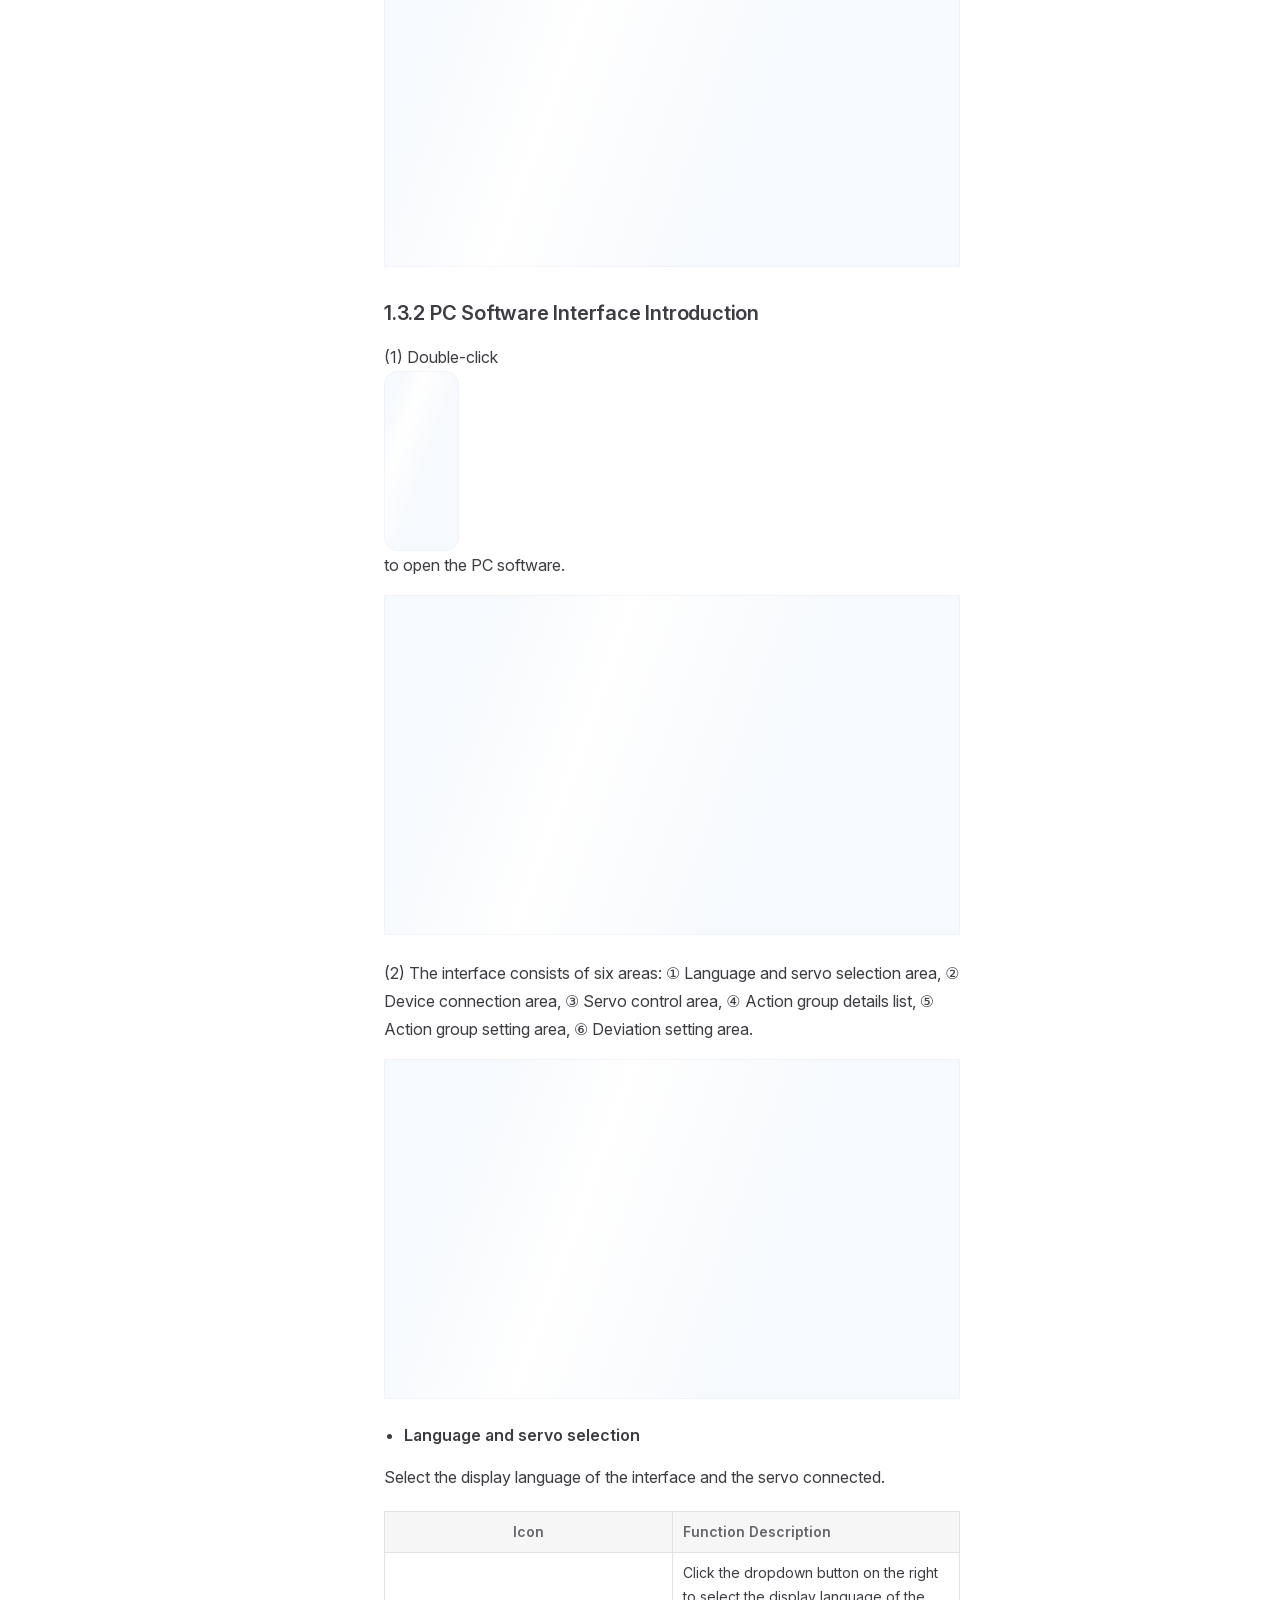
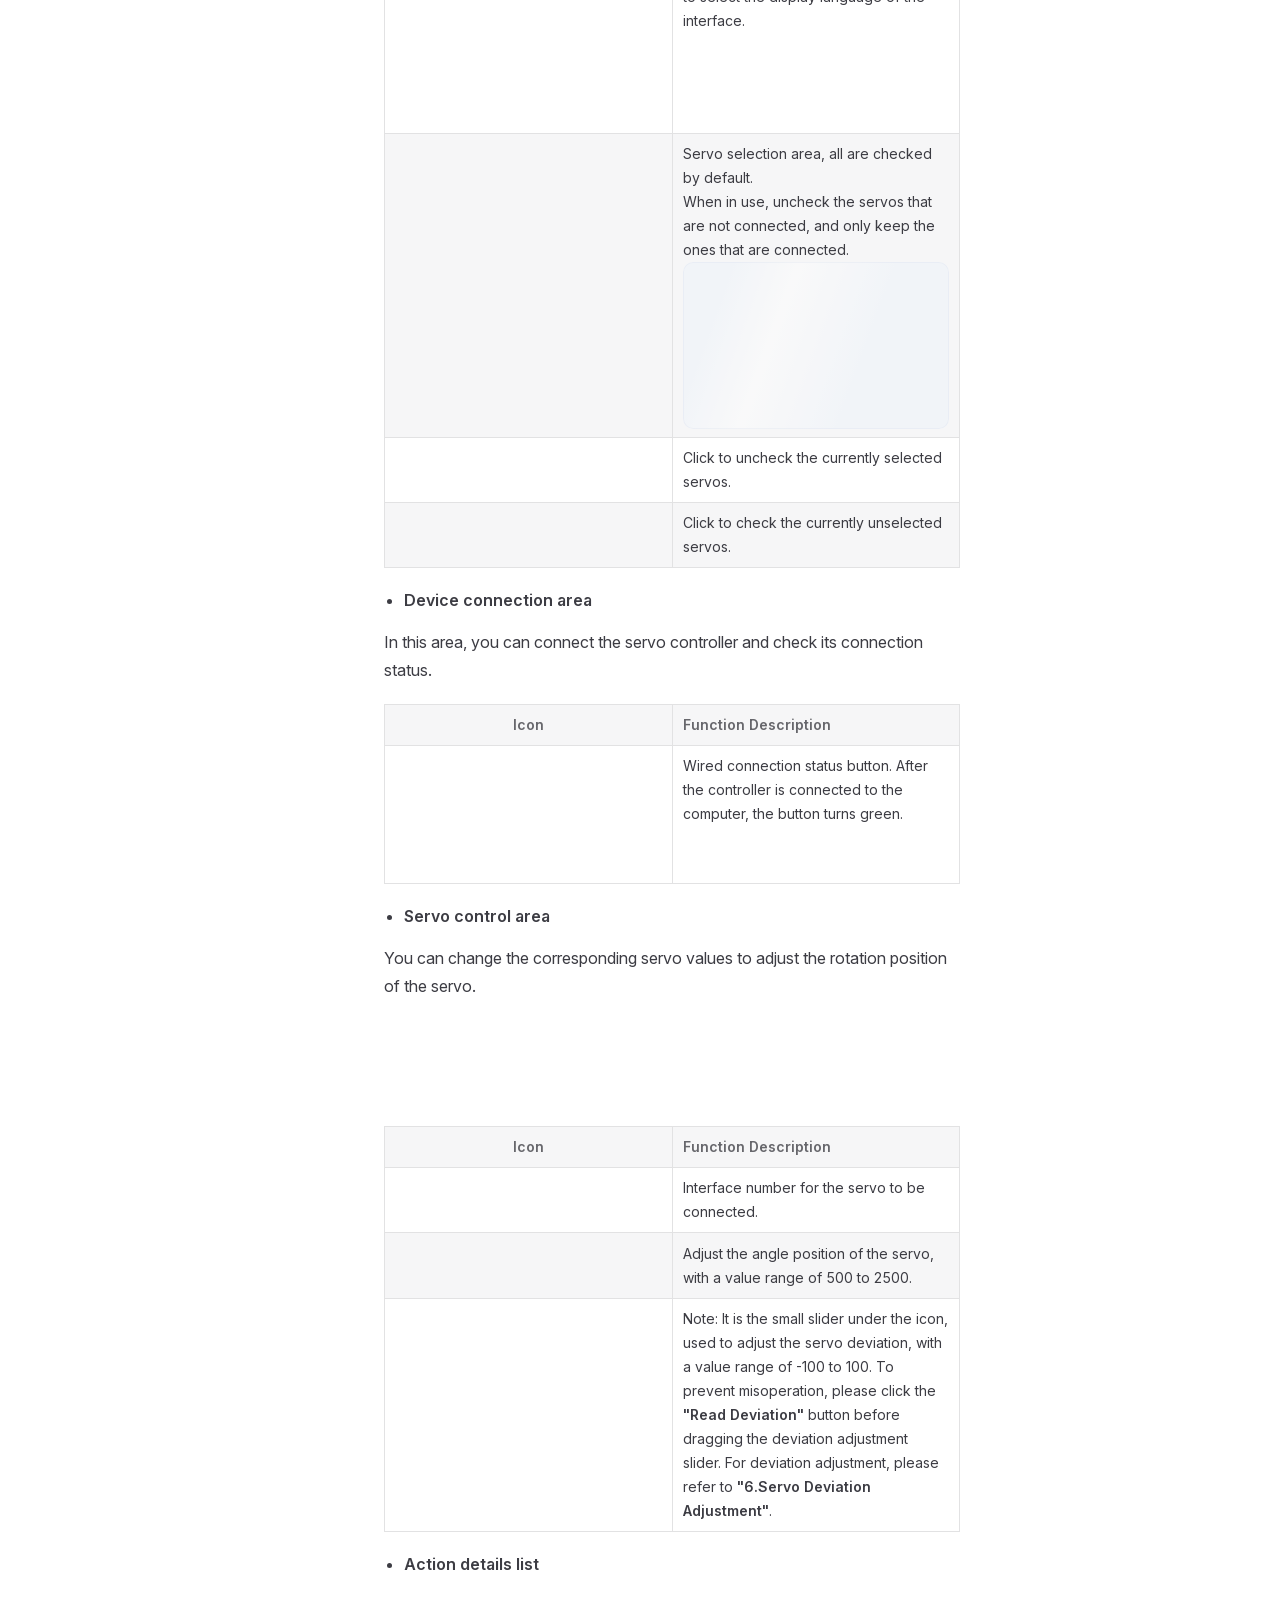
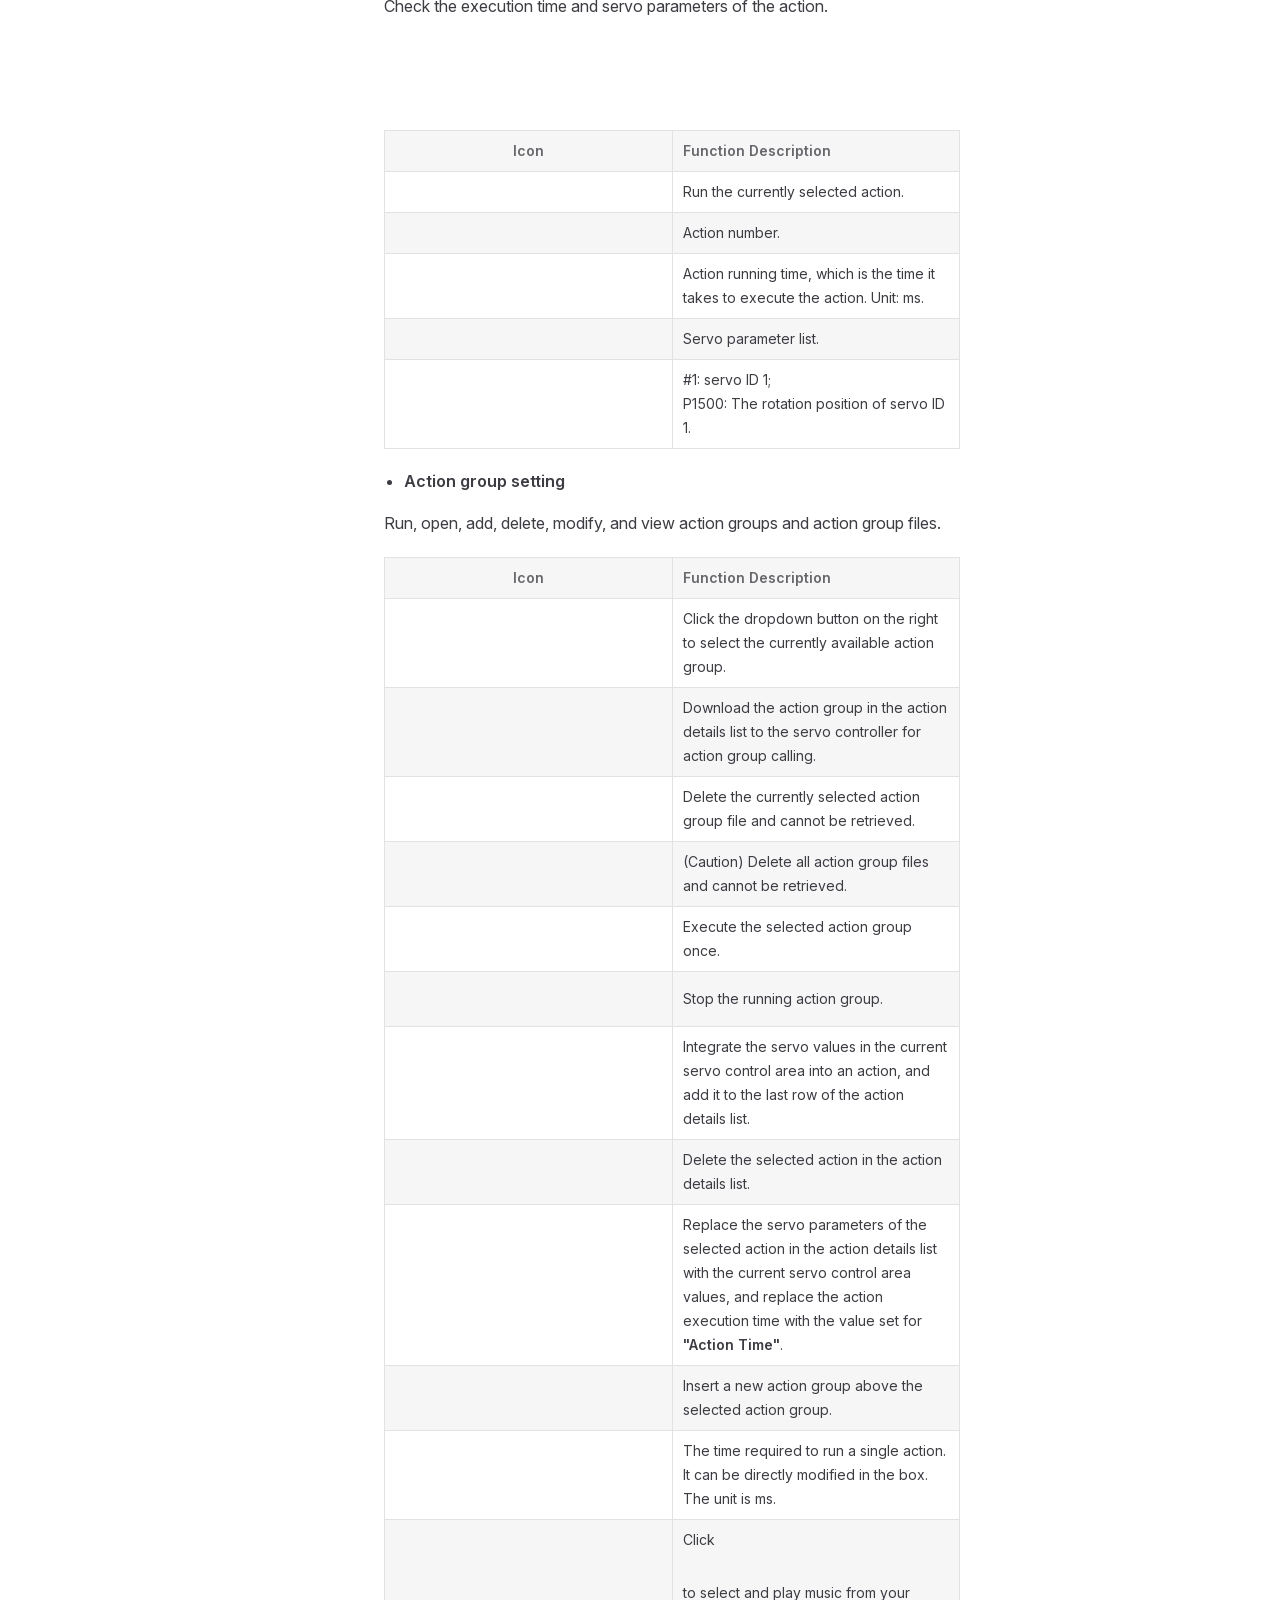
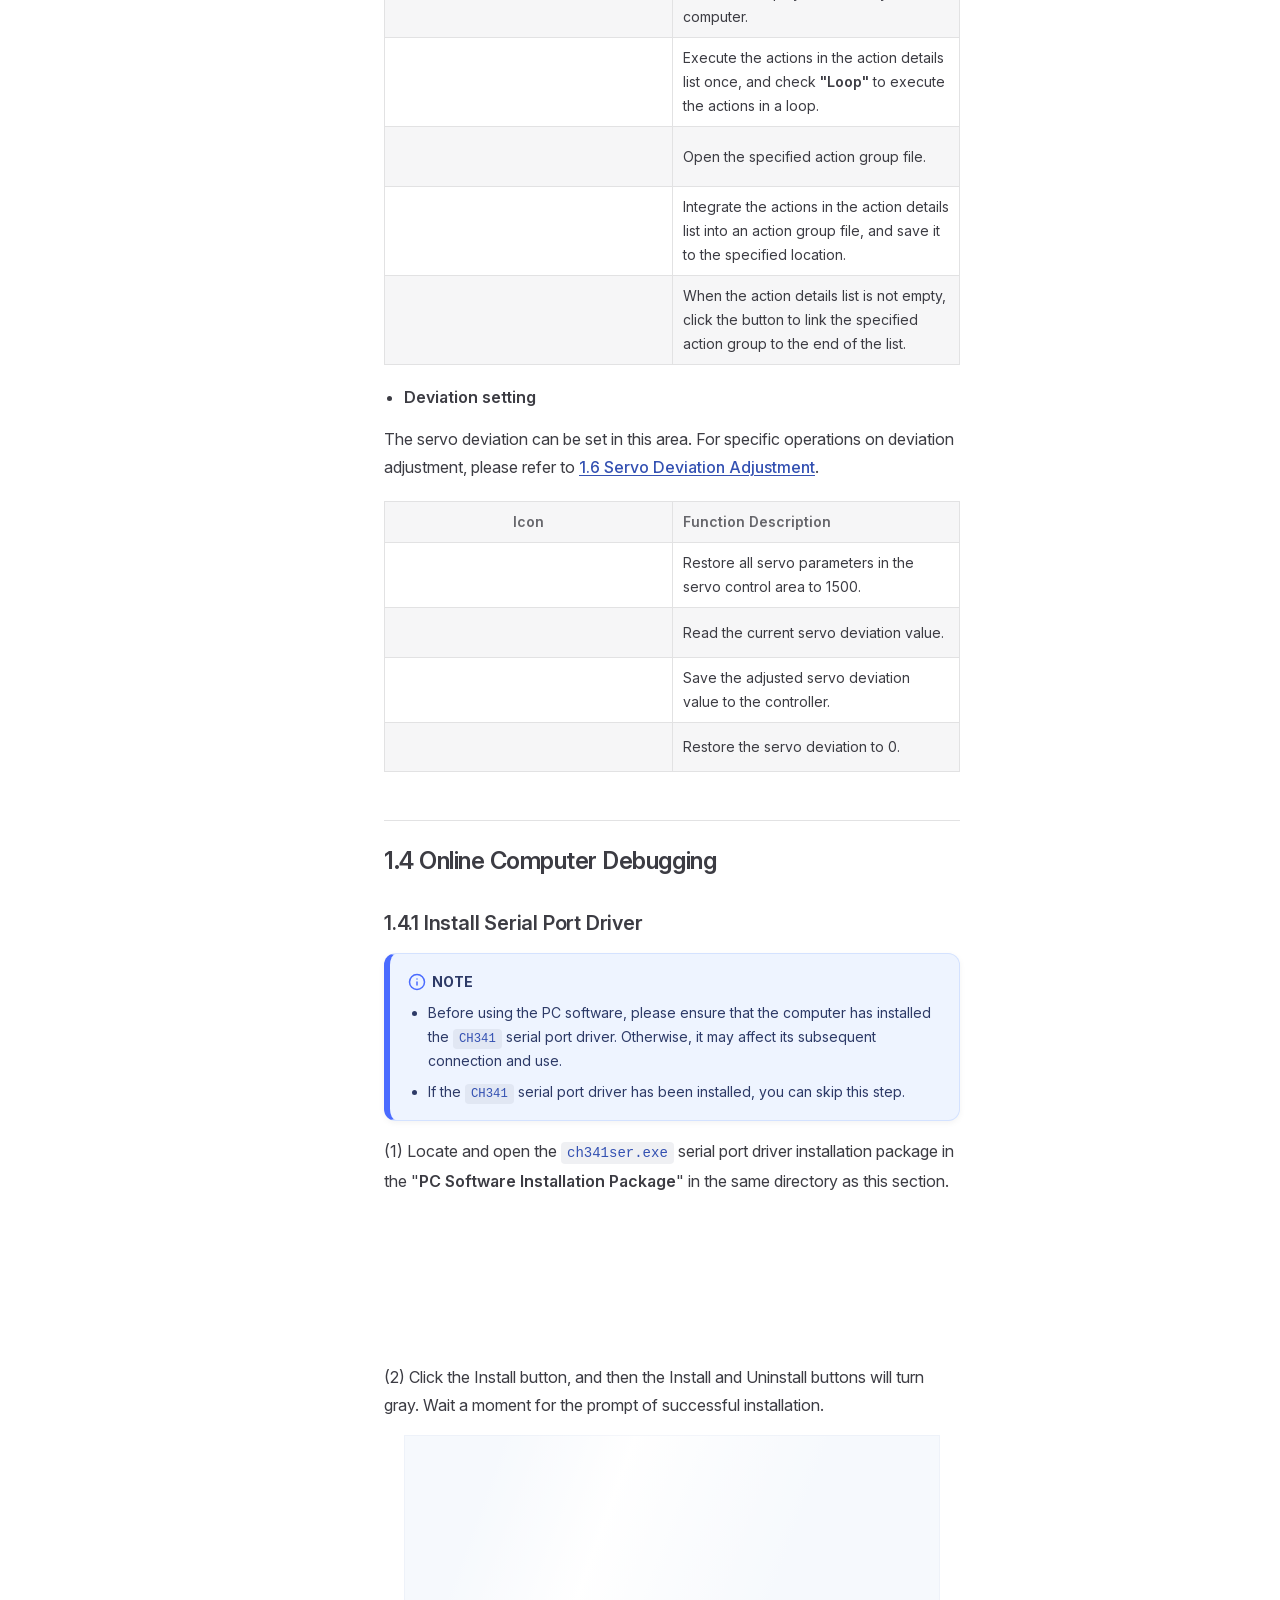
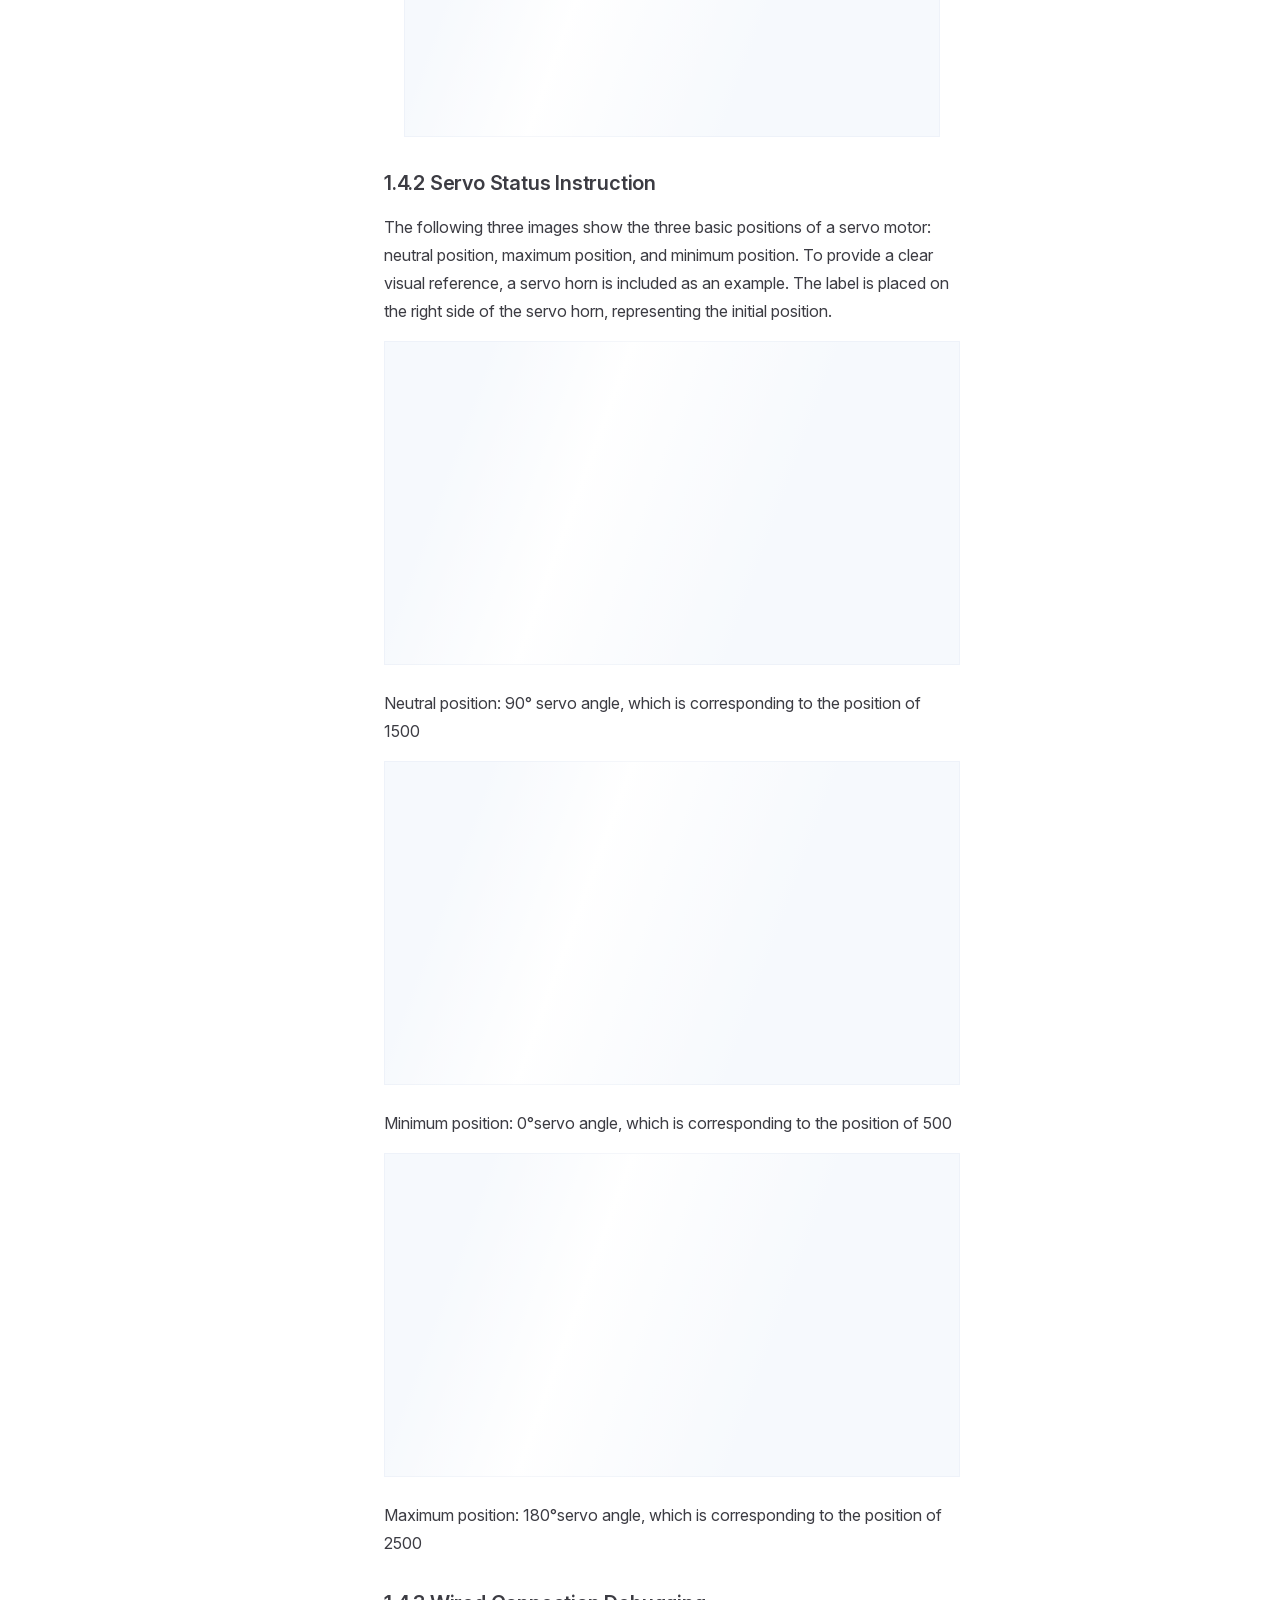
==== commit 086b7a18: "内容修改" ====
--- a/projects/16-Channel-Servo-Controller/en/latest/index.html
+++ b/projects/16-Channel-Servo-Controller/en/latest/index.html
@@ -9,9 +9,9 @@
     <link rel="preload stylesheet" href="/projects/16-Channel-Servo-Controller/en/latest/assets/style.CYewMA-t.css" as="style">
     <link rel="preload stylesheet" href="/projects/16-Channel-Servo-Controller/en/latest/vp-icons.css" as="style">
     
-    <script type="module" src="/projects/16-Channel-Servo-Controller/en/latest/assets/app.CC8SfURX.js"></script>
+    <script type="module" src="/projects/16-Channel-Servo-Controller/en/latest/assets/app.PymoJodk.js"></script>
     <link rel="preload" href="/projects/16-Channel-Servo-Controller/en/latest/assets/inter-roman-latin.Di8DUHzh.woff2" as="font" type="font/woff2" crossorigin="">
-    <link rel="modulepreload" href="/projects/16-Channel-Servo-Controller/en/latest/assets/chunks/theme.t7HLp058.js">
+    <link rel="modulepreload" href="/projects/16-Channel-Servo-Controller/en/latest/assets/chunks/theme.D3Egrgky.js">
     <link rel="modulepreload" href="/projects/16-Channel-Servo-Controller/en/latest/assets/chunks/framework.Bfkc_1qh.js">
     <link rel="modulepreload" href="/projects/16-Channel-Servo-Controller/en/latest/assets/index.md.D8bpubMZ.lean.js">
     <link rel="icon" href="/projects/16-Channel-Servo-Controller/en/latest/favicon.ico">
